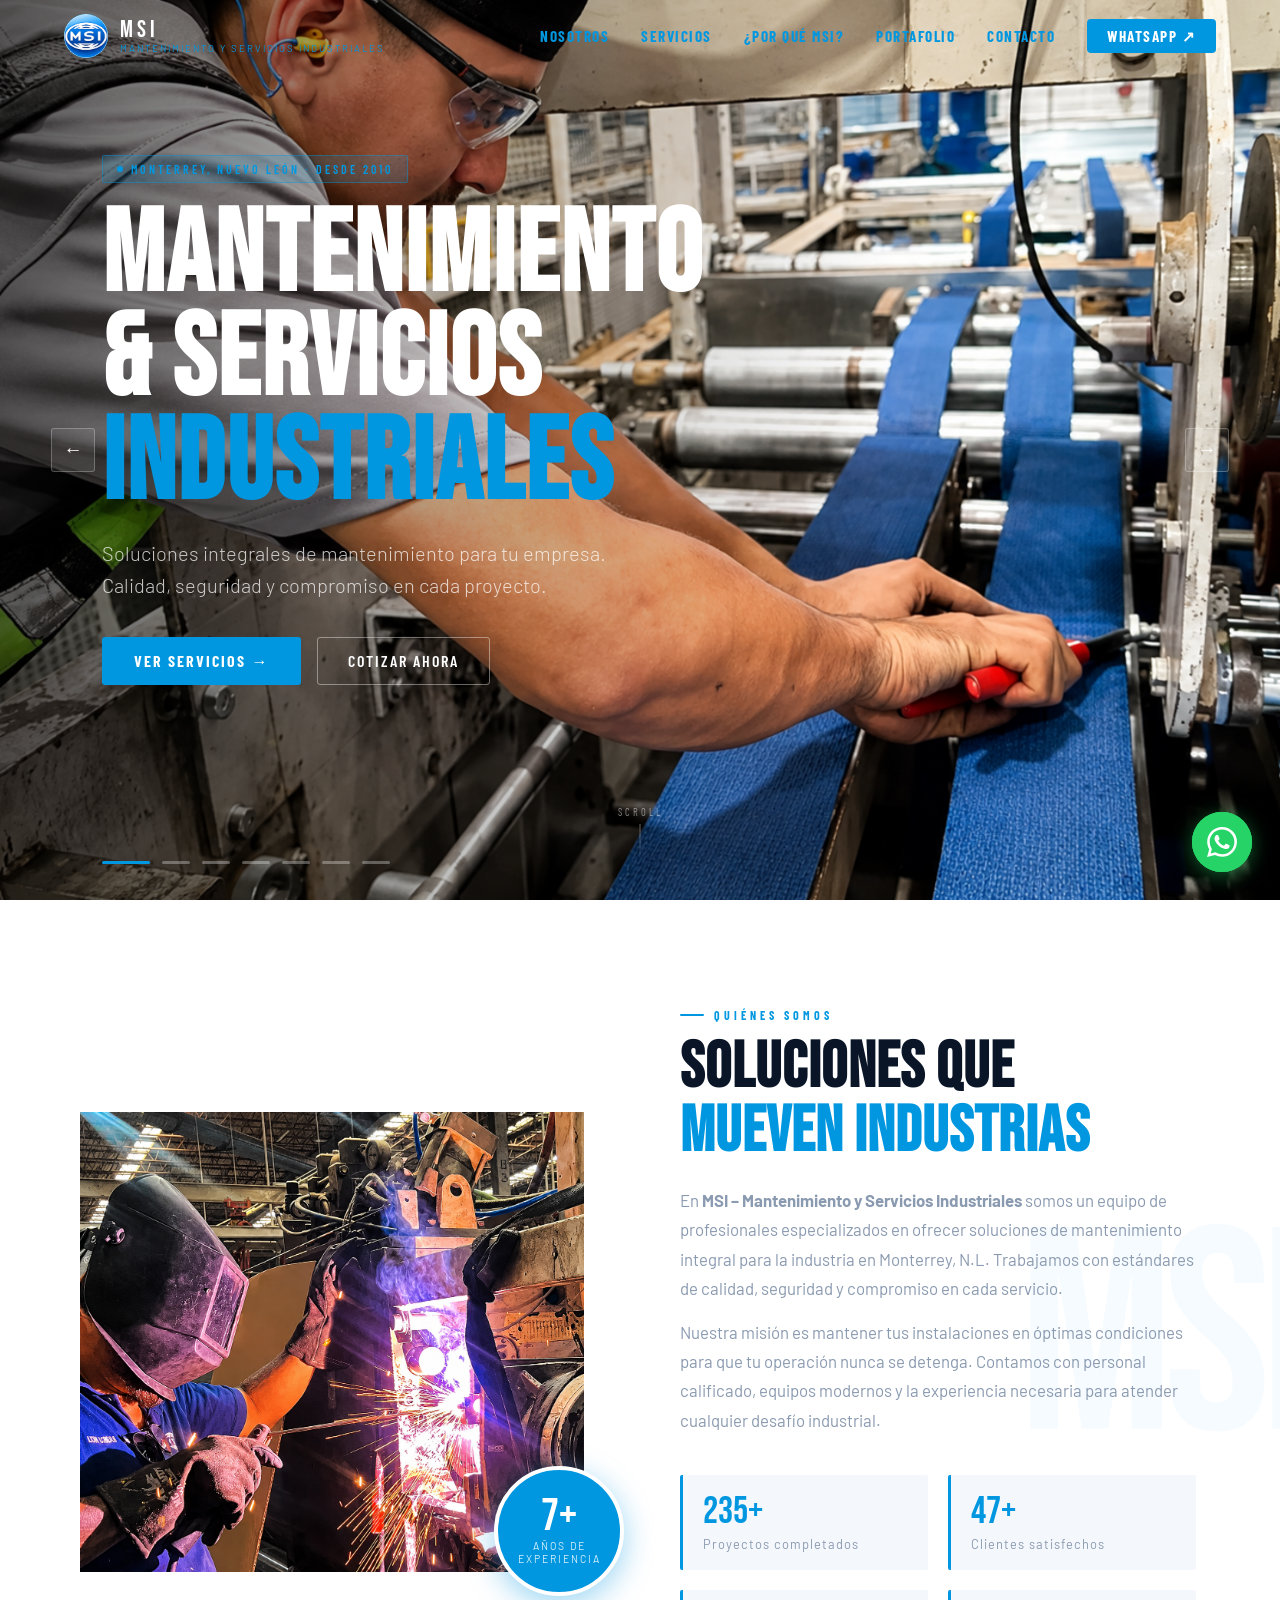
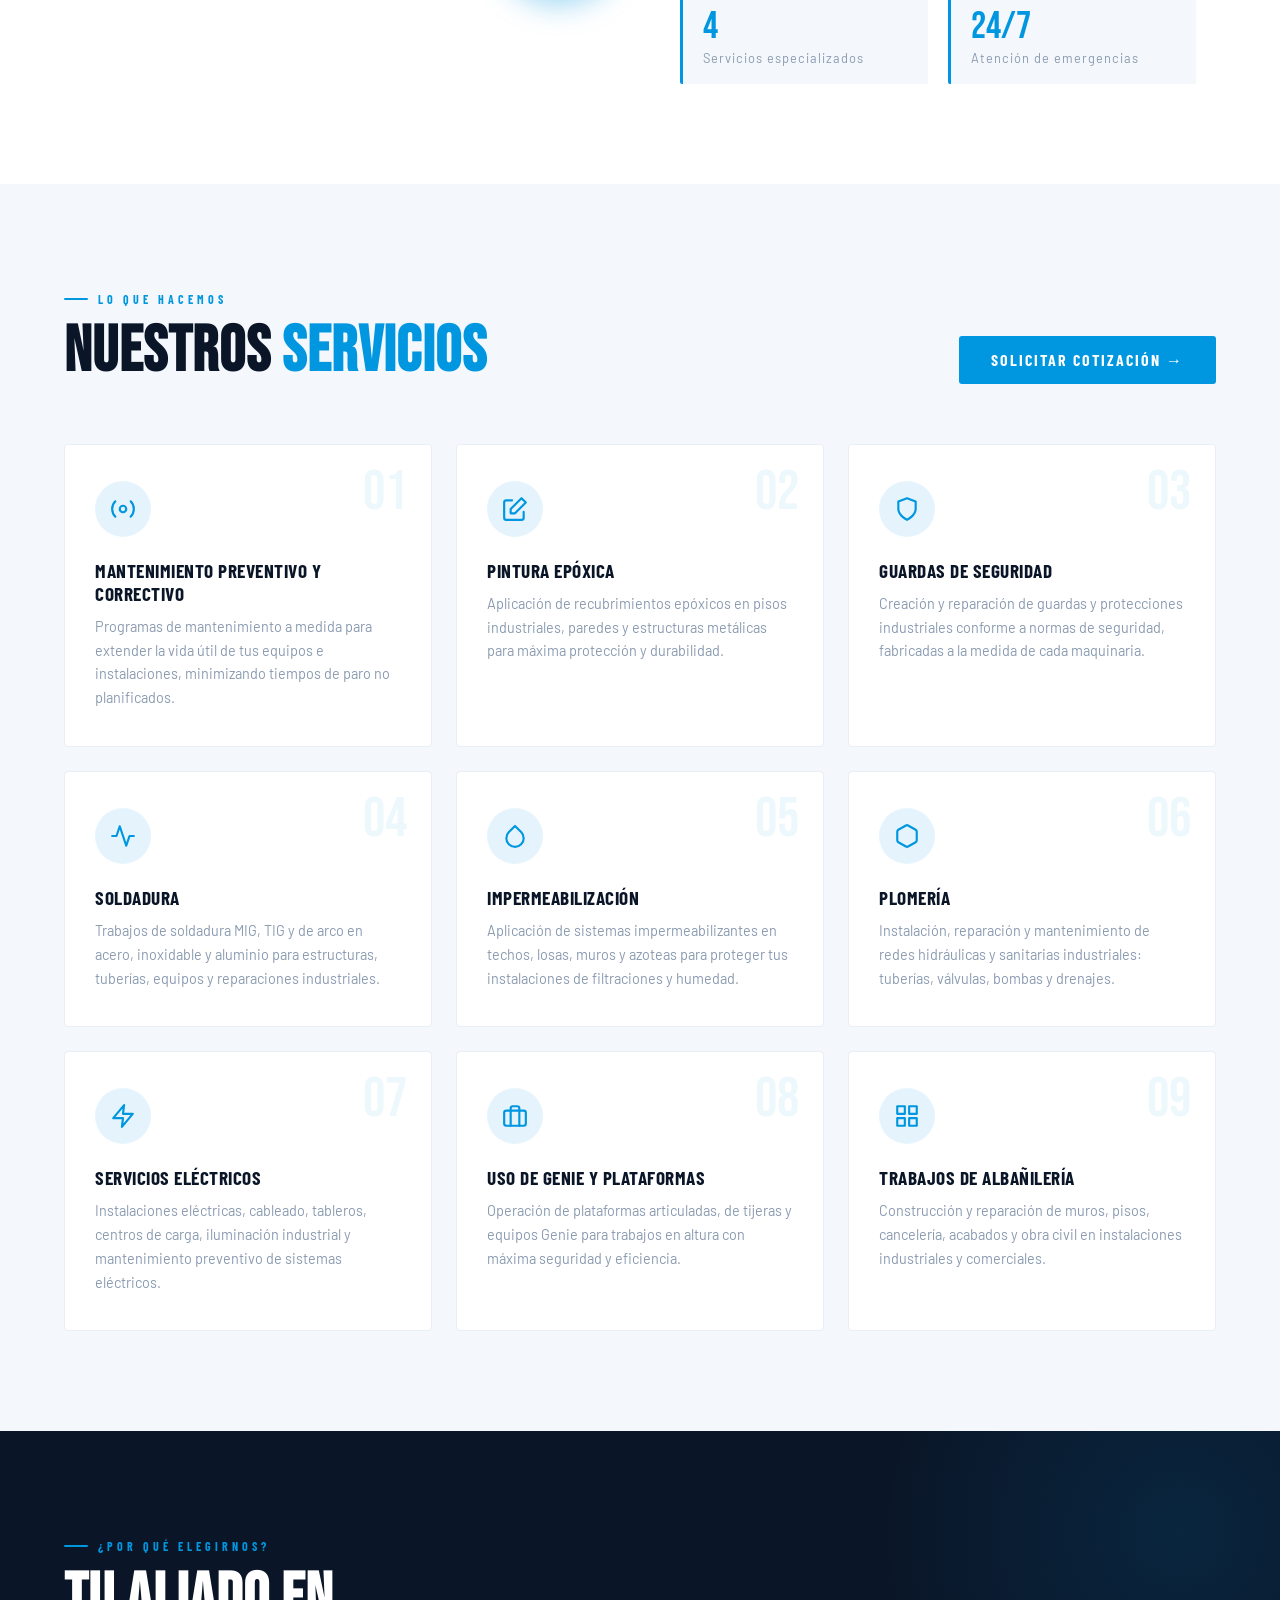
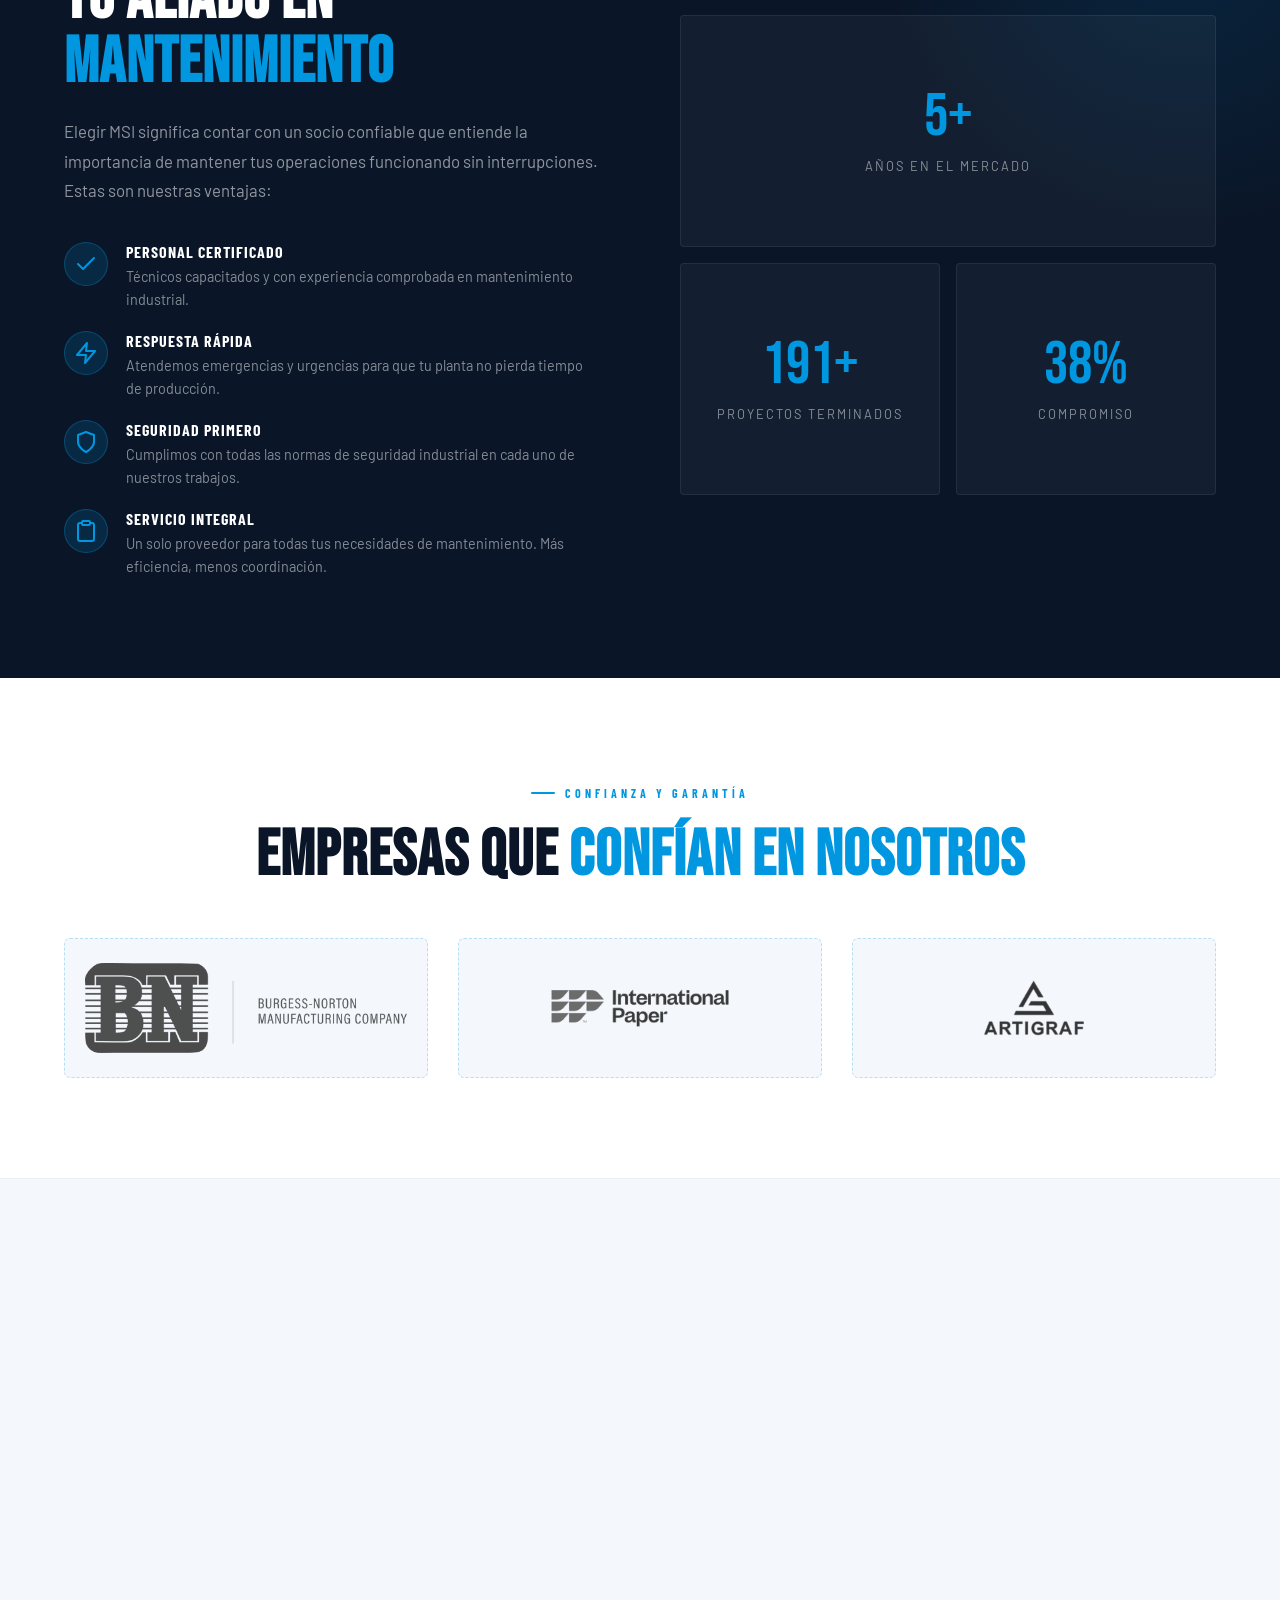
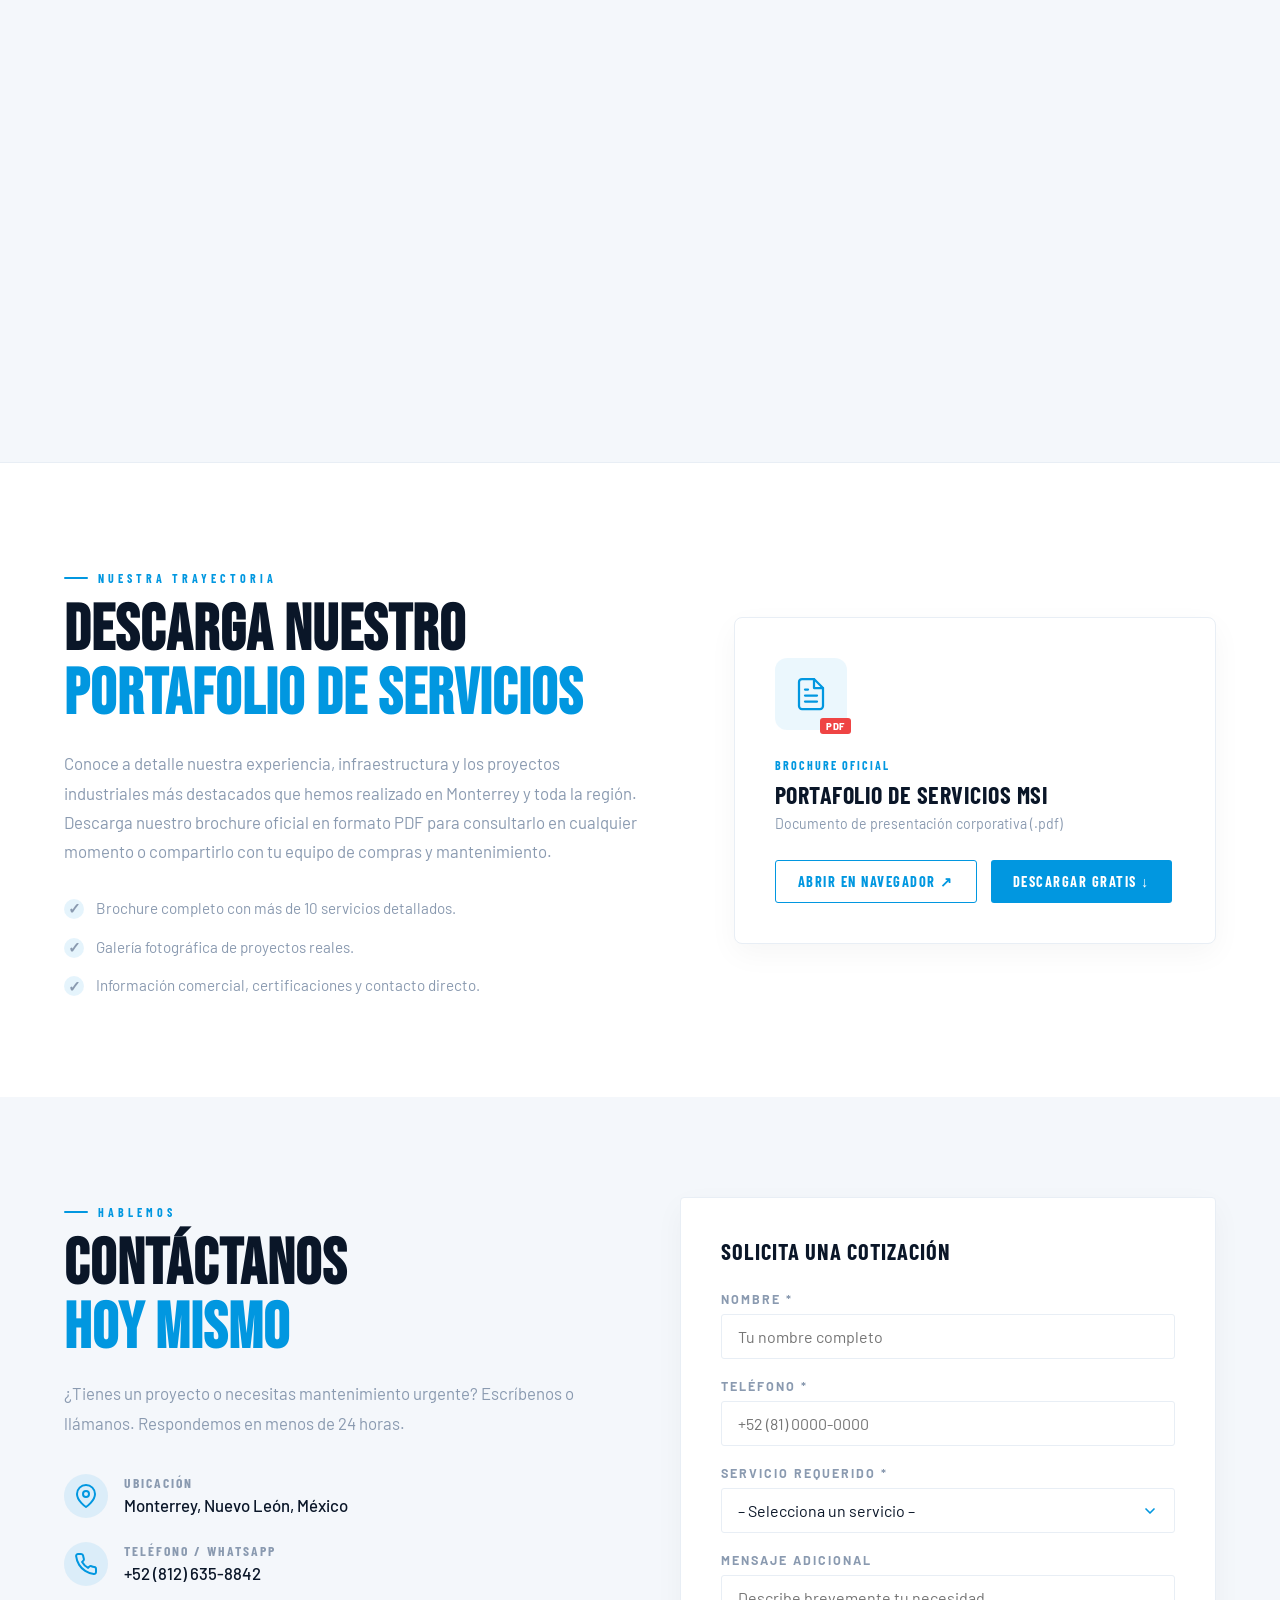
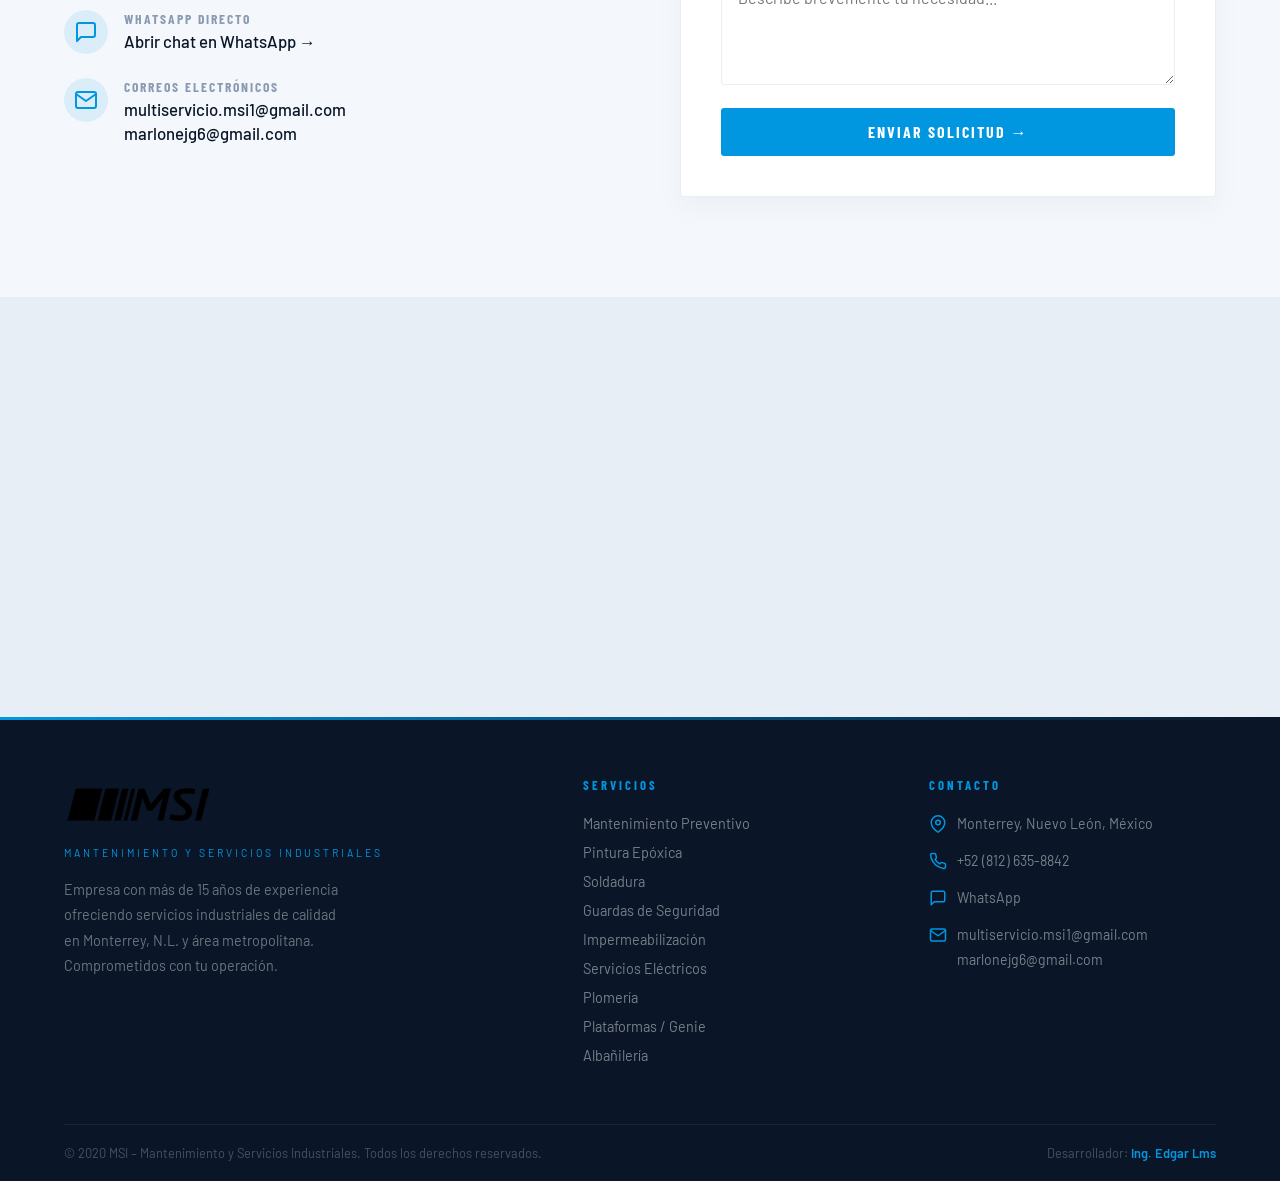
==== index.html @ d09fcf4c "Add files via upload" ====
<!DOCTYPE html>
<html lang="es">

<head>
  <meta charset="UTF-8" />
  <meta name="viewport" content="width=device-width, initial-scale=1.0" />
  <meta name="description"
    content="MSI – Mantenimiento y Servicios Industriales. Empresa especializada en mantenimiento preventivo y correctivo, pintura epóxica, soldadura, impermeabilización, plomería, servicios eléctricos y más en Monterrey, N.L." />
  <meta name="keywords"
    content="mantenimiento industrial, servicios industriales, soldadura, pintura epoxica, Monterrey, NL" />

  <!-- Favicons / Iconos de Navegador -->
  <link rel="icon" type="image/png" href="assets/imagenes/logo.png" />
  <link rel="apple-touch-icon" href="assets/imagenes/logo.png" />

  <!-- Open Graph / Meta etiquetas para compartir en Redes Sociales (Facebook, WhatsApp, LinkedIn, etc.) -->
  <meta property="og:type" content="website" />
  <meta property="og:title" content="MSI | Mantenimiento y Servicios Industriales – Monterrey" />
  <meta property="og:description"
    content="Empresa especializada en mantenimiento preventivo y correctivo, pintura epóxica, soldadura y servicios industriales de la más alta calidad en Monterrey, N.L." />
  <!-- NOTA IMPORTANTE: Redes sociales como WhatsApp y Facebook requieren de una URL absoluta para poder renderizar la imagen correctamente. Cuando subas tu sitio web a internet, debes cambiar el contenido de og:image e twitter:image por la URL absoluta (ej: https://tudominio.com/assets/imagenes/logo.png) -->
  <meta property="og:image" content="assets/imagenes/logo.png" />
  <meta property="og:image:type" content="image/png" />
  <meta property="og:image:width" content="1200" />
  <meta property="og:image:height" content="630" />
  <meta property="og:url" content="https://msi.com.mx" />
  <meta property="og:site_name" content="MSI Mantenimiento" />

  <!-- Twitter Cards (X) -->
  <meta name="twitter:card" content="summary_large_image" />
  <meta name="twitter:title" content="MSI | Mantenimiento y Servicios Industriales – Monterrey" />
  <meta name="twitter:description"
    content="Empresa especializada en mantenimiento preventivo y correctivo, pintura epóxica, soldadura y servicios industriales de la más alta calidad en Monterrey, N.L." />
  <meta name="twitter:image" content="assets/imagenes/logo.png" />

  <title>MSI | Mantenimiento y Servicios Industriales – Monterrey</title>

  <!-- Preconnect fonts -->
  <link rel="preconnect" href="https://fonts.googleapis.com" />
  <link rel="preconnect" href="https://fonts.gstatic.com" crossorigin />

  <!-- Styles -->
  <link rel="stylesheet" href="css/styles.css" />
</head>

<body style="overflow:hidden;">

  <!-- ============================================================
     LOADER
     ============================================================ -->
  <div id="loader">
    <div class="loader-logo-wrap">
      <div class="loader-logo-circle">
        <!-- Replace src with your actual logo: assets/imagenes/logo.png -->
        <img src="assets/imagenes/logo.png" alt="MSI Logo"
          onerror="this.style.display='none'; this.nextElementSibling.style.display='flex';" />
        <span class="logo-placeholder" style="display:none;">MSI</span>
      </div>
      <div class="loader-sub">Mantenimiento y Servicios Industriales</div>
      <div class="loader-bar-wrap">
        <div class="loader-bar"></div>
      </div>
    </div>
  </div>


  <!-- ============================================================
     HEADER
     ============================================================ -->
  <header>
    <a href="#hero" class="header-logo">
      <div class="header-logo-img">
        <!-- Replace with your actual logo: assets/imagenes/logo.png -->
        <img src="assets/imagenes/logo.png" alt="MSI Logo"
          onerror="this.style.display='none'; this.nextElementSibling.style.display='flex';" />
        <span class="logo-placeholder" style="display:none;">MSI</span>
      </div>
      <div class="header-logo-text">
        <span class="brand">MSI</span>
        <span class="tagline">Mantenimiento y Servicios Industriales</span>
      </div>
    </a>

    <nav>
      <ul>
        <li><a href="#nosotros">Nosotros</a></li>
        <li><a href="#servicios">Servicios</a></li>
        <li><a href="#porque">¿Por qué MSI?</a></li>
        <li><a href="#portafolio">Portafolio</a></li>
        <li><a href="#contacto">Contacto</a></li>
        <li><a href="https://wa.me/528126358842" target="_blank" class="nav-cta">WhatsApp ↗</a></li>
      </ul>
    </nav>

    <button class="hamburger" aria-label="Menú">
      <span></span><span></span><span></span>
    </button>
  </header>

  <!-- Mobile nav -->
  <nav class="mobile-nav">
    <a href="#nosotros">Nosotros</a>
    <a href="#servicios">Servicios</a>
    <a href="#porque">¿Por qué MSI?</a>
    <a href="#portafolio">Portafolio</a>
    <a href="#contacto">Contacto</a>
    <a href="https://wa.me/528126358842" target="_blank">WhatsApp ↗</a>
  </nav>


  <!-- ============================================================
     HERO CAROUSEL
     ============================================================ -->
  <section id="hero">
    <div class="carousel">

      <div class="carousel-slides">
        <!-- Slides: replace background images in CSS or add <img> tags inside each slide -->
        <div class="slide active"></div>
        <div class="slide"></div>
        <div class="slide"></div>
        <div class="slide"></div>
        <div class="slide"></div>
        <div class="slide"></div>
        <div class="slide"></div>
      </div>

      <!-- Hero text content -->
      <div class="hero-content">
        <div class="hero-badge">
          <span></span>
          Monterrey, Nuevo León · Desde 2010
        </div>

        <h1 class="hero-title">
          Mantenimiento<br>
          &amp; Servicios<br>
          <span class="accent">Industriales</span>
        </h1>

        <p class="hero-subtitle">
          Soluciones integrales de mantenimiento para tu empresa.
          Calidad, seguridad y compromiso en cada proyecto.
        </p>

        <div class="hero-actions">
          <a href="#servicios" class="btn-primary">Ver Servicios →</a>
          <a href="#contacto" class="btn-outline">Cotizar Ahora</a>
        </div>
      </div>

      <!-- Dots -->
      <div class="carousel-controls">
        <div class="carousel-dot active"></div>
        <div class="carousel-dot"></div>
        <div class="carousel-dot"></div>
        <div class="carousel-dot"></div>
        <div class="carousel-dot"></div>
        <div class="carousel-dot"></div>
        <div class="carousel-dot"></div>
      </div>

      <!-- Arrows -->
      <div class="carousel-arrows">
        <button class="carousel-arrow prev" aria-label="Anterior">&#8592;</button>
        <button class="carousel-arrow next" aria-label="Siguiente">&#8594;</button>
      </div>

      <!-- Scroll hint -->
      <div class="scroll-hint">Scroll</div>
    </div>
  </section>


  <!-- ============================================================
     NOSOTROS
     ============================================================ -->
  <section id="nosotros">
    <div class="container">
      <div class="nosotros-grid">

        <!-- Image side -->
        <div class="nosotros-img-wrap reveal">
          <div class="nosotros-img-placeholder">
            <!-- Replace with: <img src="assets/imagenes/nosotros.jpg" alt="Equipo MSI" /> -->
            <img src="assets/imagenes/nosotros.png" alt="Equipo MSI"
              onerror="this.parentElement.innerHTML='<div style=\'color:rgba(10,22,40,0.4);font-family:Barlow Condensed,sans-serif;font-size:0.8rem;letter-spacing:2px;text-align:center;padding:20px;border:2px dashed rgba(10,22,40,0.15);border-radius:4px;\'>📷<br>Coloca tu imagen aquí<br><small>assets/imagenes/nosotros.jpg</small></div>'" />
          </div>
          <div class="nosotros-img-badge">
            <div class="years count-up" data-target="15" data-suffix="+">0+</div>
            <div class="years-label">Años de<br>Experiencia</div>
          </div>
        </div>

        <!-- Text side -->
        <div class="nosotros-content reveal" data-delay="150">
          <div class="section-label">Quiénes Somos</div>
          <h2 class="section-title">Soluciones que<br><span class="accent">mueven industrias</span></h2>

          <p class="section-text" style="margin-top:22px;">
            En <strong>MSI – Mantenimiento y Servicios Industriales</strong> somos un equipo de profesionales
            especializados en ofrecer soluciones de mantenimiento integral para la industria en Monterrey, N.L.
            Trabajamos con estándares de calidad, seguridad y compromiso en cada servicio.
          </p>

          <p class="section-text" style="margin-top:14px;">
            Nuestra misión es mantener tus instalaciones en óptimas condiciones para que tu operación
            nunca se detenga. Contamos con personal calificado, equipos modernos y la experiencia necesaria
            para atender cualquier desafío industrial.
          </p>

          <div class="nosotros-stats">
            <div class="stat-card reveal">
              <div class="num count-up" data-target="500" data-suffix="+">0+</div>
              <div class="label">Proyectos completados</div>
            </div>
            <div class="stat-card reveal" data-delay="100">
              <div class="num count-up" data-target="100" data-suffix="+">0+</div>
              <div class="label">Clientes satisfechos</div>
            </div>
            <div class="stat-card reveal" data-delay="200">
              <div class="num count-up" data-target="10" data-suffix="">0</div>
              <div class="label">Servicios especializados</div>
            </div>
            <div class="stat-card reveal" data-delay="300">
              <div class="num">24/7</div>
              <div class="label">Atención de emergencias</div>
            </div>
          </div>
        </div>

      </div>
    </div>
  </section>


  <!-- ============================================================
     SERVICIOS
     ============================================================ -->
  <section id="servicios">
    <div class="container">
      <div class="servicios-header">
        <div>
          <div class="section-label">Lo que hacemos</div>
          <h2 class="section-title">Nuestros <span class="accent">Servicios</span></h2>
        </div>
        <a href="#contacto" class="btn-primary">Solicitar cotización →</a>
      </div>

      <div class="services-grid">

        <!-- 1. Mantenimiento preventivo y correctivo -->
        <div class="service-card reveal">
          <span class="service-num">01</span>
          <div class="service-icon">
            <svg xmlns="http://www.w3.org/2000/svg" width="26" height="26" viewBox="0 0 24 24" fill="none"
              stroke="#0197e0" stroke-width="2" stroke-linecap="round" stroke-linejoin="round">
              <circle cx="12" cy="12" r="3" />
              <path d="M19.07 4.93a10 10 0 0 1 0 14.14M4.93 4.93a10 10 0 0 0 0 14.14" />
            </svg>
          </div>
          <h3 class="service-title">Mantenimiento Preventivo y Correctivo</h3>
          <p class="service-desc">Programas de mantenimiento a medida para extender la vida útil de tus equipos e
            instalaciones, minimizando tiempos de paro no planificados.</p>
        </div>

        <!-- 2. Pintura epóxica -->
        <div class="service-card reveal" data-delay="80">
          <span class="service-num">02</span>
          <div class="service-icon">
            <svg xmlns="http://www.w3.org/2000/svg" width="26" height="26" viewBox="0 0 24 24" fill="none"
              stroke="#0197e0" stroke-width="2" stroke-linecap="round" stroke-linejoin="round">
              <path d="M20 14.66V20a2 2 0 0 1-2 2H4a2 2 0 0 1-2-2V6a2 2 0 0 1 2-2h5.34" />
              <polygon points="18 2 22 6 12 16 8 16 8 12 18 2" />
            </svg>
          </div>
          <h3 class="service-title">Pintura Epóxica</h3>
          <p class="service-desc">Aplicación de recubrimientos epóxicos en pisos industriales, paredes y estructuras
            metálicas para máxima protección y durabilidad.</p>
        </div>

        <!-- 3. Guardas de seguridad -->
        <div class="service-card reveal" data-delay="160">
          <span class="service-num">03</span>
          <div class="service-icon">
            <svg xmlns="http://www.w3.org/2000/svg" width="26" height="26" viewBox="0 0 24 24" fill="none"
              stroke="#0197e0" stroke-width="2" stroke-linecap="round" stroke-linejoin="round">
              <path d="M12 22s8-4 8-10V5l-8-3-8 3v7c0 6 8 10 8 10z" />
            </svg>
          </div>
          <h3 class="service-title">Guardas de Seguridad</h3>
          <p class="service-desc">Creación y reparación de guardas y protecciones industriales conforme a normas de
            seguridad, fabricadas a la medida de cada maquinaria.</p>
        </div>

        <!-- 4. Soldadura -->
        <div class="service-card reveal" data-delay="240">
          <span class="service-num">04</span>
          <div class="service-icon">
            <svg xmlns="http://www.w3.org/2000/svg" width="26" height="26" viewBox="0 0 24 24" fill="none"
              stroke="#0197e0" stroke-width="2" stroke-linecap="round" stroke-linejoin="round">
              <polyline points="22 12 18 12 15 21 9 3 6 12 2 12" />
            </svg>
          </div>
          <h3 class="service-title">Soldadura</h3>
          <p class="service-desc">Trabajos de soldadura MIG, TIG y de arco en acero, inoxidable y aluminio para
            estructuras, tuberías, equipos y reparaciones industriales.</p>
        </div>

        <!-- 5. Impermeabilización -->
        <div class="service-card reveal" data-delay="320">
          <span class="service-num">05</span>
          <div class="service-icon">
            <svg xmlns="http://www.w3.org/2000/svg" width="26" height="26" viewBox="0 0 24 24" fill="none"
              stroke="#0197e0" stroke-width="2" stroke-linecap="round" stroke-linejoin="round">
              <path d="M12 2.69l5.66 5.66a8 8 0 1 1-11.31 0z" />
            </svg>
          </div>
          <h3 class="service-title">Impermeabilización</h3>
          <p class="service-desc">Aplicación de sistemas impermeabilizantes en techos, losas, muros y azoteas para
            proteger tus instalaciones de filtraciones y humedad.</p>
        </div>

        <!-- 6. Plomería -->
        <div class="service-card reveal" data-delay="400">
          <span class="service-num">06</span>
          <div class="service-icon">
            <svg xmlns="http://www.w3.org/2000/svg" width="26" height="26" viewBox="0 0 24 24" fill="none"
              stroke="#0197e0" stroke-width="2" stroke-linecap="round" stroke-linejoin="round">
              <path
                d="M21 16V8a2 2 0 0 0-1-1.73l-7-4a2 2 0 0 0-2 0l-7 4A2 2 0 0 0 3 8v8a2 2 0 0 0 1 1.73l7 4a2 2 0 0 0 2 0l7-4A2 2 0 0 0 21 16z" />
            </svg>
          </div>
          <h3 class="service-title">Plomería</h3>
          <p class="service-desc">Instalación, reparación y mantenimiento de redes hidráulicas y sanitarias
            industriales: tuberías, válvulas, bombas y drenajes.</p>
        </div>

        <!-- 7. Servicios eléctricos -->
        <div class="service-card reveal" data-delay="480">
          <span class="service-num">07</span>
          <div class="service-icon">
            <svg xmlns="http://www.w3.org/2000/svg" width="26" height="26" viewBox="0 0 24 24" fill="none"
              stroke="#0197e0" stroke-width="2" stroke-linecap="round" stroke-linejoin="round">
              <polygon points="13 2 3 14 12 14 11 22 21 10 12 10 13 2" />
            </svg>
          </div>
          <h3 class="service-title">Servicios Eléctricos</h3>
          <p class="service-desc">Instalaciones eléctricas, cableado, tableros, centros de carga, iluminación industrial
            y mantenimiento preventivo de sistemas eléctricos.</p>
        </div>

        <!-- 8. Uso de Genie y plataformas -->
        <div class="service-card reveal" data-delay="560">
          <span class="service-num">08</span>
          <div class="service-icon">
            <svg xmlns="http://www.w3.org/2000/svg" width="26" height="26" viewBox="0 0 24 24" fill="none"
              stroke="#0197e0" stroke-width="2" stroke-linecap="round" stroke-linejoin="round">
              <rect x="2" y="7" width="20" height="14" rx="2" ry="2" />
              <path d="M16 21V5a2 2 0 0 0-2-2h-4a2 2 0 0 0-2 2v16" />
            </svg>
          </div>
          <h3 class="service-title">Uso de Genie y Plataformas</h3>
          <p class="service-desc">Operación de plataformas articuladas, de tijeras y equipos Genie para trabajos en
            altura con máxima seguridad y eficiencia.</p>
        </div>

        <!-- 9. Trabajos de albañilería -->
        <div class="service-card reveal" data-delay="640">
          <span class="service-num">09</span>
          <div class="service-icon">
            <svg xmlns="http://www.w3.org/2000/svg" width="26" height="26" viewBox="0 0 24 24" fill="none"
              stroke="#0197e0" stroke-width="2" stroke-linecap="round" stroke-linejoin="round">
              <rect x="3" y="3" width="7" height="7" />
              <rect x="14" y="3" width="7" height="7" />
              <rect x="14" y="14" width="7" height="7" />
              <rect x="3" y="14" width="7" height="7" />
            </svg>
          </div>
          <h3 class="service-title">Trabajos de Albañilería</h3>
          <p class="service-desc">Construcción y reparación de muros, pisos, cancelería, acabados y obra civil en
            instalaciones industriales y comerciales.</p>
        </div>

      </div>
    </div>
  </section>


  <!-- ============================================================
     POR QUÉ MSI
     ============================================================ -->
  <section id="porque">
    <div class="container">
      <div class="porque-grid">

        <div class="porque-content">
          <div class="section-label" style="color:var(--blue);">¿Por qué elegirnos?</div>
          <h2 class="section-title">Tu aliado en<br><span class="accent">mantenimiento</span></h2>
          <p class="section-text" style="margin-top:22px;">
            Elegir MSI significa contar con un socio confiable que entiende la importancia de mantener
            tus operaciones funcionando sin interrupciones. Estas son nuestras ventajas:
          </p>

          <div class="features-list">
            <div class="feature-item">
              <div class="feature-icon">
                <svg xmlns="http://www.w3.org/2000/svg" width="24" height="24" viewBox="0 0 24 24" fill="none"
                  stroke="currentColor" stroke-width="2" stroke-linecap="round" stroke-linejoin="round">
                  <polyline points="20 6 9 17 4 12"></polyline>
                </svg>
              </div>
              <div class="feature-text">
                <h4>Personal Certificado</h4>
                <p>Técnicos capacitados y con experiencia comprobada en mantenimiento industrial.</p>
              </div>
            </div>
            <div class="feature-item">
              <div class="feature-icon">
                <svg xmlns="http://www.w3.org/2000/svg" width="24" height="24" viewBox="0 0 24 24" fill="none"
                  stroke="currentColor" stroke-width="2" stroke-linecap="round" stroke-linejoin="round">
                  <polygon points="13 2 3 14 12 14 11 22 21 10 12 10 13 2"></polygon>
                </svg>
              </div>
              <div class="feature-text">
                <h4>Respuesta Rápida</h4>
                <p>Atendemos emergencias y urgencias para que tu planta no pierda tiempo de producción.</p>
              </div>
            </div>
            <div class="feature-item">
              <div class="feature-icon">
                <svg xmlns="http://www.w3.org/2000/svg" width="24" height="24" viewBox="0 0 24 24" fill="none"
                  stroke="currentColor" stroke-width="2" stroke-linecap="round" stroke-linejoin="round">
                  <path d="M12 22s8-4 8-10V5l-8-3-8 3v7c0 6 8 10 8 10z"></path>
                </svg>
              </div>
              <div class="feature-text">
                <h4>Seguridad Primero</h4>
                <p>Cumplimos con todas las normas de seguridad industrial en cada uno de nuestros trabajos.</p>
              </div>
            </div>
            <div class="feature-item">
              <div class="feature-icon">
                <svg xmlns="http://www.w3.org/2000/svg" width="24" height="24" viewBox="0 0 24 24" fill="none"
                  stroke="currentColor" stroke-width="2" stroke-linecap="round" stroke-linejoin="round">
                  <path d="M16 4h2a2 2 0 0 1 2 2v14a2 2 0 0 1-2 2H6a2 2 0 0 1-2-2V6a2 2 0 0 1 2-2h2"></path>
                  <rect x="8" y="2" width="8" height="4" rx="1" ry="1"></rect>
                </svg>
              </div>
              <div class="feature-text">
                <h4>Servicio Integral</h4>
                <p>Un solo proveedor para todas tus necesidades de mantenimiento. Más eficiencia, menos coordinación.
                </p>
              </div>
            </div>
          </div>
        </div>

        <div class="porque-visual reveal">
          <div class="pq-card">
            <div class="big-num count-up" data-target="15" data-suffix="+">0+</div>
            <div class="pq-label">Años en el mercado</div>
          </div>
          <div class="pq-card">
            <div class="big-num count-up" data-target="500" data-suffix="+">0+</div>
            <div class="pq-label">Proyectos terminados</div>
          </div>
          <div class="pq-card">
            <div class="big-num count-up" data-target="100" data-suffix="%">0%</div>
            <div class="pq-label">Compromiso</div>
          </div>
        </div>

      </div>
    </div>
  </section>


  <!-- ============================================================
     EMPRESAS (CLIENTES)
     ============================================================ -->
  <section id="empresas">
    <div class="container">
      <div class="section-header-center reveal" style="text-align: center; margin-bottom: 50px;">
        <div class="section-label" style="justify-content: center; display: inline-flex;">Confianza y Garantía</div>
        <h2 class="section-title" style="margin-top: 10px;">Empresas que <span class="accent">confían en nosotros</span>
        </h2>
      </div>

      <div class="empresas-grid reveal" data-delay="100">
        <!-- Empresa 1 -->
        <div class="empresa-logo-item">
          <img src="assets/imagenes/cliente1.png" alt="Empresa Aliada"
            onerror="this.style.display='none'; this.nextElementSibling.style.display='flex';" />
          <div class="empresa-placeholder" style="display:none;">
            <span class="empresa-placeholder-icon">🏢</span>
            <span>Espacio para logo 1</span>
            <small>cliente1.png</small>
          </div>
        </div>

        <!-- Empresa 2 -->
        <div class="empresa-logo-item">
          <img src="assets/imagenes/cliente2.png" alt="Empresa Aliada"
            onerror="this.style.display='none'; this.nextElementSibling.style.display='flex';" />
          <div class="empresa-placeholder" style="display:none;">
            <span class="empresa-placeholder-icon">🏢</span>
            <span>Espacio para logo 2</span>
            <small>cliente2.png</small>
          </div>
        </div>

        <!-- Empresa 3 -->
        <div class="empresa-logo-item">
          <img src="assets/imagenes/cliente3.png" alt="Empresa Aliada"
            onerror="this.style.display='none'; this.nextElementSibling.style.display='flex';" />
          <div class="empresa-placeholder" style="display:none;">
            <span class="empresa-placeholder-icon">🏢</span>
            <span>Espacio para logo 3</span>
            <small>cliente3.png</small>
          </div>
        </div>
      </div>
    </div>
  </section>


  <!-- ============================================================
     VIDEOS DE PROYECTOS
     ============================================================ -->
  <section id="videos">
    <div class="container">
      <div class="section-header-center reveal" style="text-align: center; margin-bottom: 50px;">
        <div class="section-label" style="justify-content: center; display: inline-flex;">Servicios en Acción</div>
        <h2 class="section-title" style="margin-top: 10px;">Nuestros Proyectos <span class="accent">en Video</span></h2>
        <p class="section-text" style="margin: 20px auto 0; text-align: center;">
          Haz clic en cualquier video para reproducirlo con sonido o pausarlo. Observa nuestro equipo técnico trabajando
          con la máxima calidad y seguridad en tiempo real.
        </p>
      </div>

      <div class="videos-grid reveal" data-delay="100">
        <!-- Video 1 -->
        <div class="video-card">
          <div class="video-wrapper">
            <video preload="metadata" loop playsinline src="assets/videos/proyecto1.mp4" id="video-proj-1">
              Tu navegador no soporta el formato de video.
            </video>
            <!-- Play overlay -->
            <div class="video-overlay" onclick="togglePlayVideo('video-proj-1')">
              <div class="play-btn-circle">
                <svg xmlns="http://www.w3.org/2000/svg" viewBox="0 0 24 24" fill="currentColor">
                  <path d="M8 5v14l11-7z" />
                </svg>
              </div>
              <span class="video-overlay-text">Click para reproducir</span>
            </div>
            <!-- Video Badge -->
            <span class="video-badge">Servicios en Acción</span>
          </div>
          <div class="video-info">
            <h4>Mantenimiento Industrial Activo</h4>
            <p>Operación de plataformas y aplicación de recubrimientos en altura.</p>
          </div>
        </div>

        <!-- Video 2 -->
        <div class="video-card">
          <div class="video-wrapper">
            <video preload="metadata" loop playsinline src="assets/videos/proyecto2.mp4" id="video-proj-2">
              Tu navegador no soporta el formato de video.
            </video>
            <!-- Play overlay -->
            <div class="video-overlay" onclick="togglePlayVideo('video-proj-2')">
              <div class="play-btn-circle">
                <svg xmlns="http://www.w3.org/2000/svg" viewBox="0 0 24 24" fill="currentColor">
                  <path d="M8 5v14l11-7z" />
                </svg>
              </div>
              <span class="video-overlay-text">Click para reproducir</span>
            </div>
            <!-- Video Badge -->
            <span class="video-badge">Servicios en Acción</span>
          </div>
          <div class="video-info">
            <h4>Trabajos de Limpieza</h4>
            <p>Limpieza de conductos en altura.</p>
          </div>
        </div>
      </div>
    </div>
  </section>


  <!-- ============================================================
     PORTAFOLIO
     ============================================================ -->
  <section id="portafolio">
    <div class="container">
      <div class="portafolio-grid">

        <!-- Text content -->
        <div class="portafolio-content reveal">
          <div class="section-label">Nuestra Trayectoria</div>
          <h2 class="section-title">Descarga nuestro <br><span class="accent">Portafolio de Servicios</span></h2>
          <p class="section-text" style="margin-top:22px;">
            Conoce a detalle nuestra experiencia, infraestructura y los proyectos industriales más destacados que hemos
            realizado en Monterrey y toda la región. Descarga nuestro brochure oficial en formato PDF para consultarlo
            en cualquier momento o compartirlo con tu equipo de compras y mantenimiento.
          </p>
          <div class="portafolio-meta-list" style="margin-top: 30px;">
            <div class="meta-item">
              <span class="meta-icon">✓</span>
              <span>Brochure completo con más de 10 servicios detallados.</span>
            </div>
            <div class="meta-item">
              <span class="meta-icon">✓</span>
              <span>Galería fotográfica de proyectos reales.</span>
            </div>
            <div class="meta-item">
              <span class="meta-icon">✓</span>
              <span>Información comercial, certificaciones y contacto directo.</span>
            </div>
          </div>
        </div>

        <!-- PDF Mockup Card -->
        <div class="portafolio-card-wrap reveal" data-delay="150">
          <div class="pdf-card">
            <div class="pdf-icon-wrap">
              <svg xmlns="http://www.w3.org/2000/svg" viewBox="0 0 24 24" fill="none" stroke="currentColor"
                stroke-width="1.5" stroke-linecap="round" stroke-linejoin="round">
                <path d="M14 2H6a2 2 0 0 0-2 2v16a2 2 0 0 0 2 2h12a2 2 0 0 0 2-2V8z"></path>
                <polyline points="14 2 14 8 20 8"></polyline>
                <line x1="16" y1="13" x2="8" y2="13"></line>
                <line x1="16" y1="17" x2="8" y2="17"></line>
                <polyline points="10 9 9 9 8 9"></polyline>
              </svg>
              <div class="pdf-badge">PDF</div>
            </div>
            <div class="pdf-info">
              <span class="pdf-tag">BROCHURE OFICIAL</span>
              <h3>Portafolio de Servicios MSI</h3>
              <p>Documento de presentación corporativa (.pdf)</p>
            </div>
            <div class="pdf-actions">
              <a href="assets/documentos/portafolio-msi.pdf" target="_blank" class="btn-pdf-view">Abrir en navegador
                ↗</a>
              <a href="assets/documentos/portafolio-msi.pdf" download="Portafolio-MSI-Mantenimiento.pdf"
                class="btn-pdf-download">Descargar gratis ↓</a>
            </div>
          </div>
        </div>

      </div>
    </div>
  </section>


  <!-- ============================================================
     CONTACTO
     ============================================================ -->
  <section id="contacto">
    <div class="container">
      <div class="contacto-grid">

        <!-- Info -->
        <div>
          <div class="section-label">Hablemos</div>
          <h2 class="section-title">Contáctanos<br><span class="accent">hoy mismo</span></h2>
          <p class="section-text" style="margin-top:18px;">
            ¿Tienes un proyecto o necesitas mantenimiento urgente? Escríbenos o llámanos.
            Respondemos en menos de 24 horas.
          </p>

          <div class="contact-info-list">
            <div class="contact-info-item reveal">
              <div class="ci-icon">
                <svg xmlns="http://www.w3.org/2000/svg" width="24" height="24" viewBox="0 0 24 24" fill="none"
                  stroke="currentColor" stroke-width="2" stroke-linecap="round" stroke-linejoin="round">
                  <path d="M21 10c0 7-9 13-9 13s-9-6-9-13a9 9 0 0 1 18 0z"></path>
                  <circle cx="12" cy="10" r="3"></circle>
                </svg>
              </div>
              <div class="ci-text">
                <h4>Ubicación</h4>
                <p>Monterrey, Nuevo León, México</p>
              </div>
            </div>
            <div class="contact-info-item reveal" data-delay="100">
              <div class="ci-icon">
                <svg xmlns="http://www.w3.org/2000/svg" width="24" height="24" viewBox="0 0 24 24" fill="none"
                  stroke="currentColor" stroke-width="2" stroke-linecap="round" stroke-linejoin="round">
                  <path
                    d="M22 16.92v3a2 2 0 0 1-2.18 2 19.79 19.79 0 0 1-8.63-3.07 19.5 19.5 0 0 1-6-6 19.79 19.79 0 0 1-3.07-8.67A2 2 0 0 1 4.11 2h3a2 2 0 0 1 2 1.72 12.84 12.84 0 0 0 .7 2.81 2 2 0 0 1-.45 2.11L8.09 9.91a16 16 0 0 0 6 6l1.27-1.27a2 2 0 0 1 2.11-.45 12.84 12.84 0 0 0 2.81.7A2 2 0 0 1 22 16.92z">
                  </path>
                </svg>
              </div>
              <div class="ci-text">
                <h4>Teléfono / WhatsApp</h4>
                <a href="tel:+528126358842">+52 (812) 635-8842</a>
              </div>
            </div>
            <div class="contact-info-item reveal" data-delay="200">
              <div class="ci-icon">
                <svg xmlns="http://www.w3.org/2000/svg" width="24" height="24" viewBox="0 0 24 24" fill="none"
                  stroke="currentColor" stroke-width="2" stroke-linecap="round" stroke-linejoin="round">
                  <path d="M21 15a2 2 0 0 1-2 2H7l-4 4V5a2 2 0 0 1 2-2h14a2 2 0 0 1 2 2z"></path>
                </svg>
              </div>
              <div class="ci-text">
                <h4>WhatsApp directo</h4>
                <a href="https://wa.me/528126358842" target="_blank">Abrir chat en WhatsApp →</a>
              </div>
            </div>
            <div class="contact-info-item reveal" data-delay="300">
              <div class="ci-icon">
                <svg xmlns="http://www.w3.org/2000/svg" width="24" height="24" viewBox="0 0 24 24" fill="none"
                  stroke="currentColor" stroke-width="2" stroke-linecap="round" stroke-linejoin="round">
                  <path d="M4 4h16c1.1 0 2 .9 2 2v12c0 1.1-.9 2-2 2H4c-1.1 0-2-.9-2-2V6c0-1.1.9-2 2-2z"></path>
                  <polyline points="22,6 12,13 2,6"></polyline>
                </svg>
              </div>
              <div class="ci-text">
                <h4>Correos Electrónicos</h4>
                <a href="mailto:multiservicio.msi1@gmail.com"
                  style="display:block; margin-bottom:4px;">multiservicio.msi1@gmail.com</a>
                <a href="mailto:marlonejg6@gmail.com" style="display:block;">marlonejg6@gmail.com</a>
              </div>
            </div>

          </div>
        </div>

        <!-- Form -->
        <div class="contact-form reveal" data-delay="150">
          <h3>Solicita una Cotización</h3>

          <form id="contact-form" novalidate>
            <div class="form-group">
              <label for="nombre">Nombre *</label>
              <input type="text" id="nombre" name="nombre" placeholder="Tu nombre completo" required />
            </div>
            <div class="form-group">
              <label for="telefono">Teléfono *</label>
              <input type="tel" id="telefono" name="telefono" placeholder="+52 (81) 0000-0000" required />
            </div>
            <div class="form-group">
              <label for="servicio">Servicio requerido *</label>
              <select id="servicio" name="servicio" required>
                <option value="">– Selecciona un servicio –</option>
                <option>Mantenimiento Preventivo y Correctivo</option>
                <option>Pintura Epóxica</option>
                <option>Creación y Reparación de Guardas de Seguridad</option>
                <option>Soldadura</option>
                <option>Impermeabilización</option>
                <option>Plomería</option>
                <option>Servicios Eléctricos</option>
                <option>Uso de Genie / Plataformas Articuladas o de Tijeras</option>
                <option>Trabajos de Albañilería</option>
                <option>Otro</option>
              </select>
            </div>
            <div class="form-group">
              <label for="mensaje">Mensaje adicional</label>
              <textarea id="mensaje" name="mensaje" placeholder="Describe brevemente tu necesidad..."></textarea>
            </div>
            <button type="submit" class="form-submit">Enviar Solicitud →</button>
          </form>
        </div>

      </div>
    </div>
  </section>


  <!-- ============================================================
     MAPA
     ============================================================ -->
  <div id="mapa">
    <iframe
      src="https://www.google.com/maps/embed?pb=!1m18!1m12!1m3!1d114996.28799869598!2d-100.44130139167518!3d25.686614869998023!2m3!1f0!2f0!3f0!3m2!1i1024!2i768!4f13.1!3m3!1m2!1s0x866295ce4f78e0f5%3A0x4a4b4c9ee265abe7!2sMonterrey%2C%20Nuevo%20Le%C3%B3n%2C%20M%C3%A9xico!5e0!3m2!1ses!2smx!4v1716300000000!5m2!1ses!2smx"
      width="100%" height="100%" style="border:0;" allowfullscreen="" loading="lazy"
      referrerpolicy="no-referrer-when-downgrade" title="Ubicación MSI – Monterrey, N.L."></iframe>
  </div>


  <!-- ============================================================
     FOOTER
     ============================================================ -->
  <footer>
    <div class="container">
      <div class="footer-grid">

        <!-- Brand -->
        <div class="footer-brand">
          <div class="footer-logo-wrap">
            <img src="assets/imagenes/logv.png" class="footer-logo" alt="MSI Logo" />
            <div>
              <div class="footer-brand-sub">Mantenimiento y Servicios Industriales</div>
            </div>
          </div>
          <p class="footer-desc">
            Empresa con más de 15 años de experiencia ofreciendo servicios industriales
            de calidad en Monterrey, N.L. y área metropolitana. Comprometidos con tu operación.
          </p>
        </div>

        <!-- Links -->
        <div class="footer-col">
          <h4>Servicios</h4>
          <ul>
            <li><a href="#servicios">Mantenimiento Preventivo</a></li>
            <li><a href="#servicios">Pintura Epóxica</a></li>
            <li><a href="#servicios">Soldadura</a></li>
            <li><a href="#servicios">Guardas de Seguridad</a></li>
            <li><a href="#servicios">Impermeabilización</a></li>
            <li><a href="#servicios">Servicios Eléctricos</a></li>
            <li><a href="#servicios">Plomería</a></li>
            <li><a href="#servicios">Plataformas / Genie</a></li>
            <li><a href="#servicios">Albañilería</a></li>
          </ul>
        </div>

        <!-- Contact -->
        <div class="footer-col">
          <h4>Contacto</h4>
          <div class="footer-contact-item">
            <span class="fc-icon">
              <svg xmlns="http://www.w3.org/2000/svg" width="18" height="18" viewBox="0 0 24 24" fill="none"
                stroke="currentColor" stroke-width="2" stroke-linecap="round" stroke-linejoin="round">
                <path d="M21 10c0 7-9 13-9 13s-9-6-9-13a9 9 0 0 1 18 0z"></path>
                <circle cx="12" cy="10" r="3"></circle>
              </svg>
            </span>
            <p>Monterrey, Nuevo León, México</p>
          </div>
          <div class="footer-contact-item">
            <span class="fc-icon">
              <svg xmlns="http://www.w3.org/2000/svg" width="18" height="18" viewBox="0 0 24 24" fill="none"
                stroke="currentColor" stroke-width="2" stroke-linecap="round" stroke-linejoin="round">
                <path
                  d="M22 16.92v3a2 2 0 0 1-2.18 2 19.79 19.79 0 0 1-8.63-3.07 19.5 19.5 0 0 1-6-6 19.79 19.79 0 0 1-3.07-8.67A2 2 0 0 1 4.11 2h3a2 2 0 0 1 2 1.72 12.84 12.84 0 0 0 .7 2.81 2 2 0 0 1-.45 2.11L8.09 9.91a16 16 0 0 0 6 6l1.27-1.27a2 2 0 0 1 2.11-.45 12.84 12.84 0 0 0 2.81.7A2 2 0 0 1 22 16.92z">
                </path>
              </svg>
            </span>
            <a href="tel:+528126358842">+52 (812) 635-8842</a>
          </div>
          <div class="footer-contact-item">
            <span class="fc-icon">
              <svg xmlns="http://www.w3.org/2000/svg" width="18" height="18" viewBox="0 0 24 24" fill="none"
                stroke="currentColor" stroke-width="2" stroke-linecap="round" stroke-linejoin="round">
                <path d="M21 15a2 2 0 0 1-2 2H7l-4 4V5a2 2 0 0 1 2-2h14a2 2 0 0 1 2 2z"></path>
              </svg>
            </span>
            <a href="https://wa.me/528126358842" target="_blank">WhatsApp</a>
          </div>
          <div class="footer-contact-item">
            <span class="fc-icon">
              <svg xmlns="http://www.w3.org/2000/svg" width="18" height="18" viewBox="0 0 24 24" fill="none"
                stroke="currentColor" stroke-width="2" stroke-linecap="round" stroke-linejoin="round">
                <path d="M4 4h16c1.1 0 2 .9 2 2v12c0 1.1-.9 2-2 2H4c-1.1 0-2-.9-2-2V6c0-1.1.9-2 2-2z"></path>
                <polyline points="22,6 12,13 2,6"></polyline>
              </svg>
            </span>
            <div>
              <a href="mailto:multiservicio.msi1@gmail.com"
                style="display:block; margin-bottom:4px;">multiservicio.msi1@gmail.com</a>
              <a href="mailto:marlonejg6@gmail.com" style="display:block;">marlonejg6@gmail.com</a>
            </div>
          </div>

        </div>

      </div>

      <!-- Bottom bar -->
      <div class="footer-bottom">
        <p>© 2020 MSI – Mantenimiento y Servicios Industriales. Todos los derechos reservados.</p>
        <p>Desarrollador: <a href="https://mrlomasba.github.io/portafolio/" target="_blank" class="creator-link">Ing.
            Edgar Lms</a></p>
      </div>
    </div>
  </footer>


  <!-- ============================================================
     WHATSAPP FLOATING BUTTON
     ============================================================ -->
  <a class="whatsapp-btn"
    href="https://wa.me/528126358842?text=Hola%20MSI%2C%20me%20gustar%C3%ADa%20solicitar%20informaci%C3%B3n%20sobre%20sus%20servicios."
    target="_blank" rel="noopener noreferrer" aria-label="Contactar por WhatsApp">
    <span class="wa-tooltip">¡Escríbenos!</span>
    <svg xmlns="http://www.w3.org/2000/svg" viewBox="0 0 24 24">
      <path
        d="M17.472 14.382c-.297-.149-1.758-.867-2.03-.967-.273-.099-.471-.148-.67.15-.197.297-.767.966-.94 1.164-.173.199-.347.223-.644.075-.297-.15-1.255-.463-2.39-1.475-.883-.788-1.48-1.761-1.653-2.059-.173-.297-.018-.458.13-.606.134-.133.298-.347.446-.52.149-.174.198-.298.298-.497.099-.198.05-.371-.025-.52-.075-.149-.669-1.612-.916-2.207-.242-.579-.487-.5-.669-.51a12.8 12.8 0 0 0-.57-.01c-.198 0-.52.074-.792.372-.272.297-1.04 1.016-1.04 2.479 0 1.462 1.065 2.875 1.213 3.074.149.198 2.096 3.2 5.077 4.487.709.306 1.262.489 1.694.625.712.227 1.36.195 1.871.118.571-.085 1.758-.719 2.006-1.413.248-.694.248-1.289.173-1.413-.074-.124-.272-.198-.57-.347m-5.421 7.403h-.004a9.87 9.87 0 0 1-5.031-1.378l-.361-.214-3.741.982.998-3.648-.235-.374a9.86 9.86 0 0 1-1.51-5.26c.001-5.45 4.436-9.884 9.888-9.884 2.64 0 5.122 1.03 6.988 2.898a9.825 9.825 0 0 1 2.893 6.994c-.003 5.45-4.437 9.884-9.885 9.884m8.413-18.297A11.815 11.815 0 0 0 12.05 0C5.495 0 .16 5.335.157 11.892c0 2.096.547 4.142 1.588 5.945L.057 24l6.305-1.654a11.882 11.882 0 0 0 5.683 1.448h.005c6.554 0 11.89-5.335 11.893-11.893a11.821 11.821 0 0 0-3.48-8.413z" />
    </svg>
  </a>


  <!-- Scripts -->
  <script src="main.js"></script>
</body>

</html>
---- css/styles.css ----
/* ============================================
   MSI - Mantenimiento y Servicios Industriales
   styles.css
   ============================================ */

@import url('https://fonts.googleapis.com/css2?family=Bebas+Neue&family=Barlow:wght@300;400;500;600;700;900&family=Barlow+Condensed:wght@400;600;700&display=swap');

/* ── Variables ── */
:root {
  --blue: #0197e0;
  --blue-dark: #0178b3;
  --blue-deeper: #014f78;
  --white: #ffffff;
  --off-white: #f4f7fb;
  --gray-light: #e8eef5;
  --gray: #8a9ab0;
  --dark: #0a1628;
  --dark-mid: #0f2040;
  --transition: 0.4s cubic-bezier(0.25, 0.46, 0.45, 0.94);
}

/* ── Reset ── */
*,
*::before,
*::after {
  box-sizing: border-box;
  margin: 0;
  padding: 0;
  -webkit-tap-highlight-color: rgba(1, 151, 224, 0.12);
}

html {
  scroll-behavior: smooth;
  width: 100%;
  max-width: 100%;
  overflow-x: hidden;
}

body {
  font-family: 'Barlow', sans-serif;
  background: var(--off-white);
  color: var(--dark);
  width: 100%;
  max-width: 100%;
  overflow-x: hidden;
}

img {
  max-width: 100%;
  height: auto;
  display: block;
}

a {
  text-decoration: none;
  color: inherit;
}

ul {
  list-style: none;
}

/* ============================================
   LOADER
   ============================================ */
#loader {
  position: fixed;
  inset: 0;
  background: var(--dark);
  display: flex;
  flex-direction: column;
  align-items: center;
  justify-content: center;
  z-index: 9999;
  transition: opacity 0.6s ease, visibility 0.6s ease;
}

#loader.hidden {
  opacity: 0;
  visibility: hidden;
}

.loader-logo-wrap {
  display: flex;
  flex-direction: column;
  align-items: center;
  gap: 20px;
  animation: loaderFadeIn 0.8s ease forwards;
}

@keyframes loaderFadeIn {
  from {
    opacity: 0;
    transform: translateY(20px);
  }

  to {
    opacity: 1;
    transform: translateY(0);
  }
}

.loader-logo-circle {
  width: 90px;
  height: 90px;
  border-radius: 50%;
  background: var(--blue);
  display: flex;
  align-items: center;
  justify-content: center;
  box-shadow: 0 0 30px rgba(1, 151, 224, 0.45);
  animation: pulseLogo 1.8s ease-in-out infinite;
  overflow: hidden;
}

.loader-logo-circle img {
  width: 100%;
  height: 100%;
  object-fit: cover;
}

.loader-logo-circle .loader-initials {
  font-family: 'Bebas Neue', sans-serif;
  font-size: 2.4rem;
  color: var(--white);
  letter-spacing: 4px;
}

@keyframes pulseLogo {

  0%,
  100% {
    box-shadow: 0 0 30px rgba(1, 151, 224, 0.4);
  }

  50% {
    box-shadow: 0 0 60px rgba(1, 151, 224, 0.9);
  }
}

.loader-name {
  font-family: 'Bebas Neue', sans-serif;
  font-size: 2.6rem;
  color: var(--white);
  letter-spacing: 6px;
  text-align: center;
}

.loader-sub {
  font-family: 'Barlow Condensed', sans-serif;
  font-size: 0.85rem;
  color: var(--blue);
  letter-spacing: 4px;
  text-transform: uppercase;
  text-align: center;
}

.loader-bar-wrap {
  width: 200px;
  height: 3px;
  background: rgba(255, 255, 255, 0.1);
  border-radius: 99px;
  overflow: hidden;
  margin-top: 10px;
}

.loader-bar {
  height: 100%;
  width: 0%;
  background: var(--blue);
  border-radius: 99px;
  animation: loadBar 2.2s ease forwards;
}

@keyframes loadBar {
  0% {
    width: 0%;
  }

  60% {
    width: 75%;
  }

  100% {
    width: 100%;
  }
}

/* ============================================
   HEADER / NAV
   ============================================ */
header {
  position: fixed;
  top: 0;
  left: 0;
  right: 0;
  z-index: 1000;
  display: flex;
  align-items: center;
  justify-content: space-between;
  padding: 0 5%;
  height: 72px;
  background: transparent;
  backdrop-filter: blur(0px);
  border-bottom: 1px solid transparent;
  transition: background var(--transition), backdrop-filter var(--transition), border-color var(--transition), box-shadow var(--transition);
}

header.scrolled,
header.open-menu {
  background: rgba(10, 22, 40, 0.95);
  -webkit-backdrop-filter: blur(14px);
  backdrop-filter: blur(14px);
  border-bottom: 1px solid rgba(1, 151, 224, 0.2);
  box-shadow: 0 4px 30px rgba(0, 0, 0, 0.3);
}

.header-logo {
  display: flex;
  align-items: center;
  gap: 12px;
}

.header-logo-img {
  width: 44px;
  height: 44px;
  border-radius: 50%;
  background: var(--blue);
  display: flex;
  align-items: center;
  justify-content: center;
  overflow: hidden;
  flex-shrink: 0;
}

.header-logo-img img {
  width: 100%;
  height: 100%;
  object-fit: cover;
}

.header-logo-img .logo-placeholder {
  font-family: 'Bebas Neue', sans-serif;
  font-size: 1.3rem;
  color: var(--white);
  letter-spacing: 2px;
}

.header-logo-text {
  display: flex;
  flex-direction: column;
}

.header-logo-text .brand {
  font-family: 'Bebas Neue', sans-serif;
  font-size: 1.5rem;
  color: var(--white);
  letter-spacing: 4px;
  line-height: 1;
}

.header-logo-text .tagline {
  font-size: 0.6rem;
  color: var(--blue);
  letter-spacing: 2px;
  text-transform: uppercase;
}

nav ul {
  display: flex;
  gap: 32px;
  align-items: center;
}

nav a {
  font-family: 'Barlow Condensed', sans-serif;
  font-size: 0.95rem;
  font-weight: 700;
  color: var(--blue);
  letter-spacing: 1.5px;
  text-transform: uppercase;
  transition: color var(--transition);
  position: relative;
  padding-bottom: 4px;
}

nav a::after {
  content: '';
  position: absolute;
  bottom: 0;
  left: 0;
  width: 0;
  height: 2px;
  background: var(--blue);
  transition: width var(--transition);
}

nav a:hover {
  color: var(--white);
}

header.scrolled nav a {
  color: rgba(255, 255, 255, 0.8);
  font-weight: 600;
}

header.scrolled nav a:hover {
  color: var(--white);
}

nav a:hover::after {
  width: 100%;
}

nav a.nav-active {
  color: var(--white) !important;
}

nav a.nav-active::after {
  width: 100%;
}

.mobile-nav a.nav-active {
  color: var(--blue) !important;
}

.nav-cta {
  background: var(--blue) !important;
  color: var(--white) !important;
  padding: 8px 20px !important;
  border-radius: 4px;
  font-weight: 700 !important;
  transition: background var(--transition), transform 0.2s !important;
}

.nav-cta:hover {
  background: var(--blue-dark) !important;
  transform: translateY(-1px);
}

.nav-cta::after {
  display: none !important;
}

/* Hamburger */
.hamburger {
  display: none;
  flex-direction: column;
  gap: 5px;
  cursor: pointer;
  padding: 10px;
  background: rgba(255, 255, 255, 0.05);
  border: 1px solid rgba(255, 255, 255, 0.1);
  border-radius: 8px;
  transition: all var(--transition);
  outline: none;
}

.hamburger:hover {
  background: rgba(255, 255, 255, 0.1);
  border-color: rgba(255, 255, 255, 0.2);
}

.hamburger span {
  display: block;
  width: 24px;
  height: 2px;
  background: var(--white);
  border-radius: 2px;
  transition: all var(--transition);
}

.hamburger span:nth-child(2) {
  width: 16px;
  align-self: flex-end;
}

.hamburger:hover span:nth-child(2) {
  width: 24px;
}

.hamburger.open {
  background: rgba(239, 68, 68, 0.15);
  border-color: rgba(239, 68, 68, 0.3);
}

.hamburger.open span {
  background: #ef4444;
}

.hamburger.open span:nth-child(1) {
  transform: translateY(7px) rotate(45deg);
}

.hamburger.open span:nth-child(2) {
  opacity: 0;
  width: 0;
}

.hamburger.open span:nth-child(3) {
  transform: translateY(-7px) rotate(-45deg);
}

/* Mobile Nav */
.mobile-nav {
  display: flex;
  position: fixed;
  top: 72px;
  left: 0;
  right: 0;
  background: rgba(10, 22, 40, 0.98);
  -webkit-backdrop-filter: blur(14px);
  backdrop-filter: blur(14px);
  z-index: 999;
  flex-direction: column;
  padding: 20px 5% 30px;
  border-bottom: 2px solid var(--blue);
  
  /* Animación premium de apertura */
  opacity: 0;
  transform: translateY(-15px);
  pointer-events: none;
  transition: opacity 0.3s cubic-bezier(0.4, 0, 0.2, 1), transform 0.3s cubic-bezier(0.4, 0, 0.2, 1);
}

.mobile-nav.open {
  opacity: 1;
  transform: translateY(0);
  pointer-events: auto;
}

@media (min-width: 769px) {
  .mobile-nav {
    display: none !important;
  }
}

.mobile-nav a {
  font-family: 'Barlow Condensed', sans-serif;
  font-size: 1.3rem;
  font-weight: 600;
  color: rgba(255, 255, 255, 0.85);
  letter-spacing: 2px;
  text-transform: uppercase;
  padding: 12px 0;
  border-bottom: 1px solid rgba(255, 255, 255, 0.06);
  transition: color var(--transition);
}

.mobile-nav a:hover {
  color: var(--blue);
}

/* ============================================
   HERO CAROUSEL
   ============================================ */
#hero {
  position: relative;
  height: 100vh;
  height: 100dvh;
  min-height: 600px;
  overflow: hidden;
  padding: 0;
}

.carousel {
  width: 100%;
  height: 100%;
  position: relative;
}

.carousel-slides {
  width: 100%;
  height: 100%;
  position: relative;
}

.slide {
  position: absolute;
  inset: 0;
  opacity: 0;
  transition: opacity 1.2s ease;
  background-size: cover;
  background-position: center;
}

.slide.active {
  opacity: 1;
}

/* Gradient overlay on all slides - Neutral dark gradient for readability without blue tint */
.slide::after {
  content: '';
  position: absolute;
  inset: 0;
  background: linear-gradient(90deg, rgba(0, 0, 0, 0.65) 0%, rgba(0, 0, 0, 0.25) 35%, transparent 70%);
}

/* Placeholder backgrounds for slides without images */
.slide:nth-child(1) {
  background-color: #0a1628;
  background-image: url('../assets/imagenes/hero1.png');
}

.slide:nth-child(2) {
  background-color: #0f2040;
  background-image: url('../assets/imagenes/hero2.png');
}

.slide:nth-child(3) {
  background-color: #082035;
  background-image: url('../assets/imagenes/hero3.png');
}

.slide:nth-child(4) {
  background-color: #0d1f3c;
  background-image: url('../assets/imagenes/hero4.png');
}

.slide:nth-child(5) {
  background-color: #091a2e;
  background-image: url('../assets/imagenes/hero5.png');
}

.slide:nth-child(6) {
  background-color: #0a1f38;
  background-image: url('../assets/imagenes/hero6.png');
}

.slide:nth-child(7) {
  background-color: #0c1d35;
  background-image: url('../assets/imagenes/hero7.png');
}

.hero-content {
  position: absolute;
  inset: 0;
  z-index: 10;
  display: flex;
  flex-direction: column;
  align-items: flex-start;
  justify-content: center;
  padding: 0 8% 60px;
  max-width: 860px;
}

.hero-badge {
  display: inline-flex;
  align-items: center;
  gap: 8px;
  background: rgba(1, 151, 224, 0.15);
  border: 1px solid rgba(1, 151, 224, 0.4);
  color: var(--blue);
  font-family: 'Barlow Condensed', sans-serif;
  font-size: 0.75rem;
  font-weight: 600;
  letter-spacing: 3px;
  text-transform: uppercase;
  padding: 6px 14px;
  border-radius: 2px;
  margin-bottom: 22px;
  animation: heroFadeUp 0.8s 0.2s both;
}

.hero-badge span {
  width: 6px;
  height: 6px;
  background: var(--blue);
  border-radius: 50%;
  display: block;
}

.hero-title {
  font-family: 'Bebas Neue', sans-serif;
  font-size: clamp(3.5rem, 9vw, 8rem);
  color: var(--white);
  line-height: 0.9;
  letter-spacing: 2px;
  animation: heroFadeUp 0.8s 0.4s both;
}

.hero-title .accent {
  color: var(--blue);
}

.hero-subtitle {
  margin-top: 20px;
  font-family: 'Barlow', sans-serif;
  font-size: clamp(1rem, 2.2vw, 1.25rem);
  font-weight: 300;
  color: rgba(255, 255, 255, 0.75);
  max-width: 520px;
  line-height: 1.6;
  animation: heroFadeUp 0.8s 0.6s both;
}

.hero-actions {
  display: flex;
  gap: 16px;
  margin-top: 36px;
  flex-wrap: wrap;
  animation: heroFadeUp 0.8s 0.8s both;
}

@keyframes heroFadeUp {
  from {
    opacity: 0;
    transform: translateY(30px);
  }

  to {
    opacity: 1;
    transform: translateY(0);
  }
}

.btn-primary {
  background: var(--blue);
  color: var(--white);
  font-family: 'Barlow Condensed', sans-serif;
  font-size: 1rem;
  font-weight: 700;
  letter-spacing: 2px;
  text-transform: uppercase;
  padding: 14px 32px;
  border: none;
  border-radius: 3px;
  cursor: pointer;
  display: inline-flex;
  align-items: center;
  gap: 8px;
  transition: background var(--transition), transform 0.2s, box-shadow var(--transition);
}

.btn-primary:hover {
  background: var(--blue-dark);
  transform: translateY(-2px);
  box-shadow: 0 8px 24px rgba(1, 151, 224, 0.4);
}

.btn-outline {
  background: transparent;
  color: var(--white);
  font-family: 'Barlow Condensed', sans-serif;
  font-size: 1rem;
  font-weight: 600;
  letter-spacing: 2px;
  text-transform: uppercase;
  padding: 13px 30px;
  border: 1px solid rgba(255, 255, 255, 0.4);
  border-radius: 3px;
  cursor: pointer;
  display: inline-flex;
  align-items: center;
  gap: 8px;
  transition: border-color var(--transition), background var(--transition), transform 0.2s;
}

.btn-outline:hover {
  border-color: var(--blue);
  background: rgba(1, 151, 224, 0.1);
  transform: translateY(-2px);
}

/* Carousel Controls */
.carousel-controls {
  position: absolute;
  bottom: 36px;
  left: 8%;
  z-index: 20;
  display: flex;
  align-items: center;
  gap: 12px;
}

.carousel-dot {
  width: 28px;
  height: 3px;
  background: rgba(255, 255, 255, 0.3);
  border-radius: 2px;
  cursor: pointer;
  transition: background var(--transition), width var(--transition);
}

.carousel-dot.active {
  background: var(--blue);
  width: 48px;
}

.carousel-arrows {
  position: absolute;
  bottom: 28px;
  right: 5%;
  z-index: 20;
  display: flex;
  gap: 10px;
}

.carousel-arrow {
  width: 44px;
  height: 44px;
  border: 1px solid rgba(255, 255, 255, 0.25);
  border-radius: 3px;
  background: rgba(255, 255, 255, 0.08);
  color: var(--white);
  font-size: 1.2rem;
  display: flex;
  align-items: center;
  justify-content: center;
  cursor: pointer;
  transition: background var(--transition), border-color var(--transition), transform var(--transition);
}

.carousel-arrow:hover {
  background: var(--blue);
  border-color: var(--blue);
}

/* Solo en Desktop (> 1024px), posicionar las flechas de lado a lado */
@media (min-width: 1025px) {
  .carousel-arrows {
    position: absolute;
    top: 50%;
    bottom: auto;
    left: 4%;
    right: 4%;
    transform: translateY(-50%);
    display: flex;
    justify-content: space-between;
    width: auto;
    z-index: 20;
    pointer-events: none;
  }

  .carousel-arrow {
    pointer-events: auto;
  }

  .carousel-arrow.prev:hover {
    transform: translateX(-5px) scale(1.05);
  }

  .carousel-arrow.next:hover {
    transform: translateX(5px) scale(1.05);
  }
}

/* Scroll indicator */
.scroll-hint {
  position: absolute;
  bottom: 36px;
  left: 50%;
  transform: translateX(-50%);
  z-index: 20;
  display: flex;
  flex-direction: column;
  align-items: center;
  gap: 6px;
  color: rgba(255, 255, 255, 0.5);
  font-size: 0.65rem;
  letter-spacing: 3px;
  text-transform: uppercase;
  font-family: 'Barlow Condensed', sans-serif;
  animation: scrollBounce 2s ease-in-out infinite;
}

.scroll-hint::after {
  content: '';
  width: 1px;
  height: 40px;
  background: linear-gradient(to bottom, rgba(255, 255, 255, 0.4), transparent);
}

@keyframes scrollBounce {

  0%,
  100% {
    transform: translateX(-50%) translateY(0);
  }

  50% {
    transform: translateX(-50%) translateY(8px);
  }
}

/* ============================================
   SECTION COMMONS
   ============================================ */
section {
  padding: 100px 0;
}

.container {
  width: 90%;
  max-width: 1200px;
  margin: 0 auto;
}

.section-label {
  display: inline-flex;
  align-items: center;
  gap: 10px;
  font-family: 'Barlow Condensed', sans-serif;
  font-size: 0.75rem;
  font-weight: 700;
  letter-spacing: 4px;
  text-transform: uppercase;
  color: var(--blue);
  margin-bottom: 14px;
}

.section-label::before {
  content: '';
  display: block;
  width: 24px;
  height: 2px;
  background: var(--blue);
  border-radius: 2px;
}

.section-title {
  font-family: 'Bebas Neue', sans-serif;
  font-size: clamp(2.4rem, 5vw, 4rem);
  color: var(--dark);
  line-height: 1;
  letter-spacing: 1px;
}

.section-title .accent {
  color: var(--blue);
}

.section-text {
  font-size: 1.05rem;
  color: var(--gray);
  line-height: 1.75;
  max-width: 580px;
}

/* ============================================
   ABOUT / NOSOTROS
   ============================================ */
#nosotros {
  background: var(--white);
  position: relative;
  overflow: hidden;
}

#nosotros::before {
  content: 'MSI';
  position: absolute;
  right: -2%;
  top: 50%;
  transform: translateY(-50%);
  font-family: 'Bebas Neue', sans-serif;
  font-size: 18rem;
  color: rgba(1, 151, 224, 0.04);
  pointer-events: none;
  letter-spacing: -10px;
}

.nosotros-grid {
  display: grid;
  grid-template-columns: 1fr 1fr;
  gap: 80px;
  align-items: center;
}

.nosotros-img-wrap {
  position: relative;
}

.nosotros-img-main {
  width: 100%;
  height: 460px;
  object-fit: cover;
  border-radius: 4px;
  background: var(--gray-light);
  display: flex;
  align-items: center;
  justify-content: center;
  overflow: hidden;
}

.nosotros-img-main img {
  width: 100%;
  height: 100%;
  object-fit: cover;
}

.nosotros-img-placeholder {
  width: 100%;
  height: auto;
  background: transparent;
  display: flex;
  align-items: center;
  justify-content: center;
}

.nosotros-img-placeholder img {
  width: 100%;
  height: auto;
  max-height: 460px;
  object-fit: contain;
}

.nosotros-img-badge {
  position: absolute;
  bottom: -24px;
  right: -24px;
  width: 130px;
  height: 130px;
  background: var(--blue);
  border-radius: 50%;
  display: flex;
  flex-direction: column;
  align-items: center;
  justify-content: center;
  box-shadow: 0 8px 30px rgba(1, 151, 224, 0.4);
  border: 4px solid var(--white);
}

.nosotros-img-badge .years {
  font-family: 'Bebas Neue', sans-serif;
  font-size: 2.8rem;
  color: var(--white);
  line-height: 1;
}

.nosotros-img-badge .years-label {
  font-size: 0.65rem;
  color: rgba(255, 255, 255, 0.85);
  letter-spacing: 2px;
  text-transform: uppercase;
  text-align: center;
  line-height: 1.3;
}

.nosotros-content {
  padding-right: 20px;
}

.nosotros-stats {
  display: grid;
  grid-template-columns: 1fr 1fr;
  gap: 20px;
  margin-top: 40px;
}

.stat-card {
  background: var(--off-white);
  border-left: 3px solid var(--blue);
  padding: 18px 20px;
  border-radius: 2px;
}

.stat-card .num {
  font-family: 'Bebas Neue', sans-serif;
  font-size: 2.4rem;
  color: var(--blue);
  line-height: 1;
}

.stat-card .label {
  font-size: 0.8rem;
  color: var(--gray);
  letter-spacing: 1px;
  margin-top: 4px;
}

/* ============================================
   SERVICES
   ============================================ */
#servicios {
  background: var(--off-white);
  position: relative;
}

.servicios-header {
  display: flex;
  justify-content: space-between;
  align-items: flex-end;
  margin-bottom: 60px;
  flex-wrap: wrap;
  gap: 24px;
}

.services-grid {
  display: grid;
  grid-template-columns: repeat(auto-fill, minmax(310px, 1fr));
  gap: 24px;
}

.service-card {
  background: var(--white);
  border-radius: 4px;
  padding: 36px 30px;
  position: relative;
  overflow: hidden;
  border: 1px solid var(--gray-light);
  transition: transform var(--transition), box-shadow var(--transition), border-color var(--transition);
  cursor: default;
}

.service-card::before {
  content: '';
  position: absolute;
  top: 0;
  left: 0;
  width: 4px;
  height: 0;
  background: var(--blue);
  transition: height var(--transition);
}

.service-card:hover {
  transform: translateY(-6px);
  box-shadow: 0 16px 40px rgba(0, 0, 0, 0.10);
  border-color: rgba(1, 151, 224, 0.2);
}

.service-card:hover::before {
  height: 100%;
}

.service-icon {
  width: 56px;
  height: 56px;
  background: rgba(1, 151, 224, 0.1);
  border-radius: 50%;
  display: flex;
  align-items: center;
  justify-content: center;
  margin-bottom: 22px;
  font-size: 1.6rem;
  transition: background var(--transition);
}

.service-card:hover .service-icon {
  background: var(--blue);
}

.service-card:hover .service-icon svg {
  fill: white;
}

.service-title {
  font-family: 'Barlow Condensed', sans-serif;
  font-size: 1.2rem;
  font-weight: 700;
  color: var(--dark);
  letter-spacing: 0.5px;
  margin-bottom: 10px;
  text-transform: uppercase;
}

.service-desc {
  font-size: 0.9rem;
  color: var(--gray);
  line-height: 1.65;
}

.service-num {
  position: absolute;
  top: 20px;
  right: 24px;
  font-family: 'Bebas Neue', sans-serif;
  font-size: 3.5rem;
  color: rgba(1, 151, 224, 0.07);
  line-height: 1;
  pointer-events: none;
}

/* ============================================
   WHY US — FEATURES
   ============================================ */
#porque {
  background: var(--dark);
  position: relative;
  overflow: hidden;
}

#porque::before {
  content: '';
  position: absolute;
  top: -200px;
  right: -200px;
  width: 600px;
  height: 600px;
  background: radial-gradient(circle, rgba(1, 151, 224, 0.12) 0%, transparent 70%);
  pointer-events: none;
}

.porque-grid {
  display: grid;
  grid-template-columns: 1fr 1fr;
  gap: 80px;
  align-items: center;
}

.porque-content .section-title {
  color: var(--white);
}

.porque-content .section-text {
  color: rgba(255, 255, 255, 0.55);
}

.features-list {
  display: flex;
  flex-direction: column;
  gap: 20px;
  margin-top: 36px;
}

.feature-item {
  display: flex;
  gap: 18px;
  align-items: flex-start;
  opacity: 0;
  transform: translateX(-20px);
  transition: opacity 0.5s, transform 0.5s;
}

.feature-item.visible {
  opacity: 1;
  transform: translateX(0);
}

.feature-icon {
  width: 44px;
  height: 44px;
  background: rgba(1, 151, 224, 0.15);
  border: 1px solid rgba(1, 151, 224, 0.3);
  border-radius: 50%;
  display: flex;
  align-items: center;
  justify-content: center;
  font-size: 1.1rem;
  flex-shrink: 0;
  color: var(--blue);
}

.feature-text h4 {
  font-family: 'Barlow Condensed', sans-serif;
  font-size: 1rem;
  font-weight: 700;
  color: var(--white);
  letter-spacing: 1px;
  text-transform: uppercase;
  margin-bottom: 4px;
}

.feature-text p {
  font-size: 0.9rem;
  color: rgba(255, 255, 255, 0.5);
  line-height: 1.6;
}

.porque-visual {
  display: grid;
  grid-template-columns: 1fr 1fr;
  grid-template-rows: 1fr 1fr;
  gap: 16px;
  height: 480px;
}

.pq-card {
  background: rgba(255, 255, 255, 0.04);
  border: 1px solid rgba(255, 255, 255, 0.07);
  border-radius: 4px;
  display: flex;
  flex-direction: column;
  align-items: center;
  justify-content: center;
  gap: 10px;
  transition: background var(--transition), border-color var(--transition);
}

.pq-card:hover {
  background: rgba(1, 151, 224, 0.1);
  border-color: rgba(1, 151, 224, 0.3);
}

.pq-card:first-child {
  grid-column: span 2;
}

.pq-card .big-num {
  font-family: 'Bebas Neue', sans-serif;
  font-size: 3.8rem;
  color: var(--blue);
  line-height: 1;
}

.pq-card .pq-label {
  font-size: 0.8rem;
  color: rgba(255, 255, 255, 0.5);
  letter-spacing: 2px;
  text-transform: uppercase;
}

/* ============================================
   EMPRESAS / CLIENTES
   ============================================ */
#empresas {
  background: var(--white);
  padding: 100px 0;
  border-bottom: 1px solid var(--gray-light);
}

.empresas-grid {
  display: grid;
  grid-template-columns: repeat(3, 1fr);
  gap: 30px;
  align-items: center;
  justify-content: center;
}

.empresa-logo-item {
  background: var(--off-white);
  border: 1px dashed rgba(1, 151, 224, 0.25);
  border-radius: 6px;
  height: 140px;
  display: flex;
  align-items: center;
  justify-content: center;
  padding: 20px;
  transition: transform var(--transition), border-color var(--transition), box-shadow var(--transition), background var(--transition);
  cursor: pointer;
  overflow: hidden;
  position: relative;
}

.empresa-logo-item:hover {
  transform: translateY(-4px);
  border-color: var(--blue);
  background: var(--white);
  box-shadow: 0 10px 25px rgba(0, 0, 0, 0.04);
}

.empresa-logo-item img {
  max-width: 100%;
  max-height: 100px;
  object-fit: contain;
  filter: grayscale(100%) opacity(0.85);
  transition: filter var(--transition);
}

.empresa-logo-item:hover img {
  filter: grayscale(0%) opacity(1);
}

.empresa-placeholder {
  display: flex;
  flex-direction: column;
  align-items: center;
  justify-content: center;
  text-align: center;
  color: var(--gray);
  font-family: 'Barlow', sans-serif;
  gap: 6px;
}

.empresa-placeholder-icon {
  font-size: 1.8rem;
  margin-bottom: 2px;
  color: rgba(1, 151, 224, 0.4);
  transition: color var(--transition), transform var(--transition);
}

.empresa-logo-item:hover .empresa-placeholder-icon {
  color: var(--blue);
  transform: scale(1.1);
}

.empresa-placeholder span {
  font-size: 0.85rem;
  font-weight: 600;
  text-transform: uppercase;
  letter-spacing: 1px;
}

.empresa-placeholder small {
  font-size: 0.7rem;
  color: rgba(10, 22, 40, 0.35);
  font-family: monospace;
}


/* ============================================
   VIDEOS DE PROYECTOS
   ============================================ */
#videos {
  background: var(--off-white);
  padding: 100px 0;
  border-bottom: 1px solid var(--gray-light);
}

.videos-grid {
  display: grid;
  grid-template-columns: 1fr 1fr;
  gap: 40px;
}

.video-card {
  background: var(--white);
  border: 1px solid var(--gray-light);
  border-radius: 8px;
  overflow: hidden;
  box-shadow: 0 10px 30px rgba(0, 0, 0, 0.04);
  transition: transform var(--transition), box-shadow var(--transition);
}

.video-card:hover {
  transform: translateY(-6px);
  box-shadow: 0 20px 40px rgba(0, 0, 0, 0.08);
}

.video-wrapper {
  position: relative;
  width: 100%;
  aspect-ratio: 16 / 9;
  background: var(--dark);
  overflow: hidden;
  cursor: pointer;
}

.video-wrapper video {
  width: 100%;
  height: 100%;
  object-fit: cover;
  display: block;
}

.video-overlay {
  position: absolute;
  inset: 0;
  background: rgba(10, 22, 40, 0.6);
  display: flex;
  flex-direction: column;
  align-items: center;
  justify-content: center;
  gap: 12px;
  transition: opacity var(--transition), visibility var(--transition);
  z-index: 5;
}

.video-wrapper.playing .video-overlay {
  opacity: 0;
  visibility: hidden;
  pointer-events: none;
}

.play-btn-circle {
  width: 64px;
  height: 64px;
  background: var(--blue);
  color: var(--white);
  border-radius: 50%;
  display: flex;
  align-items: center;
  justify-content: center;
  box-shadow: 0 0 20px rgba(1, 151, 224, 0.5);
  transition: transform var(--transition), background var(--transition), box-shadow var(--transition);
}

.video-overlay:hover .play-btn-circle {
  transform: scale(1.15);
  background: var(--blue-dark);
  box-shadow: 0 0 30px rgba(1, 151, 224, 0.8);
}

.play-btn-circle svg {
  width: 28px;
  height: 28px;
  margin-left: 4px;
}

.video-overlay-text {
  font-family: 'Barlow Condensed', sans-serif;
  font-size: 0.95rem;
  font-weight: 700;
  color: var(--white);
  letter-spacing: 2px;
  text-transform: uppercase;
  text-shadow: 0 2px 4px rgba(0, 0, 0, 0.5);
}

.video-badge {
  position: absolute;
  top: 16px;
  left: 16px;
  background: rgba(10, 22, 40, 0.75);
  -webkit-backdrop-filter: blur(4px);
  backdrop-filter: blur(4px);
  color: var(--blue);
  font-family: 'Barlow Condensed', sans-serif;
  font-size: 0.7rem;
  font-weight: 700;
  letter-spacing: 1.5px;
  padding: 4px 10px;
  border-radius: 3px;
  z-index: 6;
  border: 1px solid rgba(1, 151, 224, 0.3);
}

.video-info {
  padding: 24px;
}

.video-info h4 {
  font-family: 'Barlow Condensed', sans-serif;
  font-size: 1.25rem;
  font-weight: 700;
  color: var(--dark);
  text-transform: uppercase;
  margin-bottom: 8px;
  letter-spacing: 0.5px;
}

.video-info p {
  font-size: 0.9rem;
  color: var(--gray);
  line-height: 1.5;
}


/* ============================================
   PORTAFOLIO
   ============================================ */
#portafolio {
  background: var(--white);
  position: relative;
  overflow: hidden;
}

.portafolio-grid {
  display: grid;
  grid-template-columns: 1.1fr 0.9fr;
  gap: 80px;
  align-items: center;
}

.portafolio-meta-list {
  display: flex;
  flex-direction: column;
  gap: 16px;
}

.meta-item {
  display: flex;
  align-items: flex-start;
  gap: 12px;
}

.meta-icon {
  display: flex;
  align-items: center;
  justify-content: center;
  width: 20px;
  height: 20px;
  background: rgba(1, 151, 224, 0.1);
  color: var(--blue);
  border-radius: 50%;
  font-size: 0.75rem;
  font-weight: 700;
  flex-shrink: 0;
  margin-top: 2px;
}

.meta-item span {
  font-size: 0.95rem;
  color: var(--gray);
  line-height: 1.5;
}

.portafolio-card-wrap {
  perspective: 1000px;
}

.pdf-card {
  background: var(--white);
  border: 1px solid var(--gray-light);
  border-radius: 8px;
  padding: 40px;
  box-shadow: 0 10px 30px rgba(0, 0, 0, 0.04);
  transition: transform var(--transition), box-shadow var(--transition), border-color var(--transition);
  position: relative;
}

.pdf-card:hover {
  transform: translateY(-6px);
  box-shadow: 0 20px 40px rgba(0, 0, 0, 0.08);
  border-color: rgba(1, 151, 224, 0.2);
}

.pdf-icon-wrap {
  position: relative;
  width: 72px;
  height: 72px;
  background: rgba(1, 151, 224, 0.08);
  border-radius: 12px;
  color: var(--blue);
  display: flex;
  align-items: center;
  justify-content: center;
  margin-bottom: 24px;
}

.pdf-icon-wrap svg {
  width: 36px;
  height: 36px;
}

.pdf-badge {
  position: absolute;
  bottom: -4px;
  right: -4px;
  background: #ef4444;
  color: var(--white);
  font-size: 0.6rem;
  font-weight: 800;
  padding: 2px 6px;
  border-radius: 3px;
  letter-spacing: 0.5px;
}

.pdf-info .pdf-tag {
  display: inline-block;
  font-family: 'Barlow Condensed', sans-serif;
  font-size: 0.75rem;
  font-weight: 700;
  color: var(--blue);
  letter-spacing: 2px;
  text-transform: uppercase;
  margin-bottom: 8px;
}

.pdf-info h3 {
  font-family: 'Barlow Condensed', sans-serif;
  font-size: 1.5rem;
  font-weight: 700;
  color: var(--dark);
  text-transform: uppercase;
  margin-bottom: 6px;
  letter-spacing: 0.5px;
}

.pdf-info p {
  font-size: 0.88rem;
  color: var(--gray);
  margin-bottom: 28px;
}

.pdf-actions {
  display: flex;
  gap: 14px;
  flex-wrap: wrap;
}

.btn-pdf-view {
  background: transparent;
  color: var(--blue);
  font-family: 'Barlow Condensed', sans-serif;
  font-size: 0.9rem;
  font-weight: 700;
  letter-spacing: 1.5px;
  text-transform: uppercase;
  padding: 12px 22px;
  border: 1px solid var(--blue);
  border-radius: 3px;
  cursor: pointer;
  display: inline-flex;
  align-items: center;
  gap: 8px;
  transition: background var(--transition), color var(--transition), transform 0.2s;
  text-decoration: none;
}

.btn-pdf-view:hover {
  background: rgba(1, 151, 224, 0.06);
  transform: translateY(-2px);
}

.btn-pdf-download {
  background: var(--blue);
  color: var(--white);
  font-family: 'Barlow Condensed', sans-serif;
  font-size: 0.9rem;
  font-weight: 700;
  letter-spacing: 1.5px;
  text-transform: uppercase;
  padding: 12px 22px;
  border: none;
  border-radius: 3px;
  cursor: pointer;
  display: inline-flex;
  align-items: center;
  gap: 8px;
  transition: background var(--transition), transform 0.2s, box-shadow var(--transition);
  text-decoration: none;
}

.btn-pdf-download:hover {
  background: var(--blue-dark);
  transform: translateY(-2px);
  box-shadow: 0 6px 18px rgba(1, 151, 224, 0.3);
}

/* ============================================
   CONTACT
   ============================================ */
#contacto {
  background: var(--off-white);
}

.contacto-grid {
  display: grid;
  grid-template-columns: 1fr 1fr;
  gap: 80px;
  align-items: start;
}

.contact-info-list {
  display: flex;
  flex-direction: column;
  gap: 24px;
  margin-top: 36px;
}

.contact-info-item {
  display: flex;
  gap: 16px;
  align-items: flex-start;
}

.ci-icon {
  width: 44px;
  height: 44px;
  background: rgba(1, 151, 224, 0.1);
  border-radius: 50%;
  display: flex;
  align-items: center;
  justify-content: center;
  font-size: 1.1rem;
  flex-shrink: 0;
  color: var(--blue);
}

.ci-text h4 {
  font-family: 'Barlow Condensed', sans-serif;
  font-size: 0.85rem;
  font-weight: 700;
  color: var(--gray);
  letter-spacing: 2px;
  text-transform: uppercase;
  margin-bottom: 4px;
}

.ci-text p,
.ci-text a {
  font-size: 1.05rem;
  color: var(--dark);
  font-weight: 500;
  transition: color var(--transition);
}

.ci-text a:hover {
  color: var(--blue);
}

/* Contact Form */
.contact-form {
  background: var(--white);
  border: 1px solid var(--gray-light);
  border-radius: 4px;
  padding: 40px;
  box-shadow: 0 10px 30px rgba(0, 0, 0, 0.04);
}

.contact-form h3 {
  font-family: 'Barlow Condensed', sans-serif;
  font-size: 1.4rem;
  font-weight: 700;
  color: var(--dark);
  letter-spacing: 1px;
  text-transform: uppercase;
  margin-bottom: 28px;
}

.form-group {
  margin-bottom: 20px;
}

.form-group label {
  display: block;
  font-size: 0.78rem;
  font-weight: 700;
  color: var(--gray);
  letter-spacing: 2px;
  text-transform: uppercase;
  margin-bottom: 8px;
}

.form-group input,
.form-group select,
.form-group textarea {
  width: 100%;
  background: var(--white);
  border: 1px solid var(--gray-light);
  border-radius: 3px;
  padding: 12px 16px;
  font-family: 'Barlow', sans-serif;
  font-size: 16px;
  color: var(--dark);
  transition: border-color var(--transition), box-shadow var(--transition);
  outline: none;
  -webkit-appearance: none;
  appearance: none;
}

.form-group select {
  background-image: url("data:image/svg+xml;charset=utf-8,%3Csvg xmlns='http://www.w3.org/2000/svg' viewBox='0 0 24 24' fill='none' stroke='%230197e0' stroke-width='2.5' stroke-linecap='round' stroke-linejoin='round'%3E%3Cpolyline points='6 9 12 15 18 9'/%3E%3C/svg%3E");
  background-repeat: no-repeat;
  background-position: right 16px center;
  background-size: 16px;
  padding-right: 40px;
}

.form-group input:focus,
.form-group select:focus,
.form-group textarea:focus {
  border-color: var(--blue);
  box-shadow: 0 0 0 3px rgba(1, 151, 224, 0.12);
}

.form-group textarea {
  height: 110px;
  resize: vertical;
}

.form-submit {
  background: var(--blue);
  color: var(--white);
  font-family: 'Barlow Condensed', sans-serif;
  font-size: 1rem;
  font-weight: 700;
  letter-spacing: 2px;
  text-transform: uppercase;
  padding: 14px 32px;
  border: none;
  border-radius: 3px;
  cursor: pointer;
  width: 100%;
  transition: background var(--transition), transform 0.2s;
}

.form-submit:hover {
  background: var(--blue-dark);
  transform: translateY(-1px);
}

/* ============================================
   MAP
   ============================================ */
#mapa {
  height: 420px;
  background: var(--gray-light);
}

#mapa iframe {
  width: 100%;
  height: 100%;
  border: 0;
  display: block;
}

/* ============================================
   FOOTER
   ============================================ */
footer {
  background: var(--dark);
  padding: 60px 0 0;
  position: relative;
  overflow: hidden;
}

footer::before {
  content: '';
  position: absolute;
  top: 0;
  left: 0;
  right: 0;
  height: 3px;
  background: linear-gradient(90deg, var(--blue), transparent);
}

.footer-grid {
  display: grid;
  grid-template-columns: 1.6fr 1fr 1fr;
  gap: 60px;
  margin-bottom: 50px;
}

.footer-brand {}

.footer-logo-wrap {
  display: flex;
  flex-direction: column;
  align-items: flex-start;
  gap: 16px;
  margin-bottom: 18px;
}

.footer-logo {
  height: 54px;
  width: auto;
  max-width: 150px;
  object-fit: contain;
  flex-shrink: 0;
}

.footer-brand-name {
  font-family: 'Bebas Neue', sans-serif;
  font-size: 1.8rem;
  color: var(--white);
  letter-spacing: 4px;
  line-height: 1;
}

.footer-brand-sub {
  font-size: 0.65rem;
  color: var(--blue);
  letter-spacing: 3px;
  text-transform: uppercase;
}

.footer-desc {
  font-size: 0.9rem;
  color: rgba(255, 255, 255, 0.4);
  line-height: 1.75;
  max-width: 280px;
}

.footer-col h4 {
  font-family: 'Barlow Condensed', sans-serif;
  font-size: 0.8rem;
  font-weight: 700;
  color: var(--blue);
  letter-spacing: 3px;
  text-transform: uppercase;
  margin-bottom: 20px;
}

.footer-col ul li {
  margin-bottom: 10px;
}

.footer-col ul li a {
  font-size: 0.9rem;
  color: rgba(255, 255, 255, 0.45);
  transition: color var(--transition);
  display: inline-flex;
  align-items: center;
  gap: 6px;
}

.footer-col ul li a:hover {
  color: var(--blue);
}

.footer-contact-item {
  display: flex;
  gap: 10px;
  align-items: flex-start;
  margin-bottom: 14px;
}

.footer-contact-item .fc-icon {
  color: var(--blue);
  font-size: 0.9rem;
  margin-top: 2px;
  flex-shrink: 0;
}

.footer-contact-item p,
.footer-contact-item a {
  font-size: 0.88rem;
  color: rgba(255, 255, 255, 0.45);
  transition: color var(--transition);
  line-height: 1.5;
}

.footer-contact-item a:hover {
  color: var(--blue);
}

.footer-bottom {
  border-top: 1px solid rgba(255, 255, 255, 0.06);
  padding: 20px 0;
  display: flex;
  align-items: center;
  justify-content: space-between;
  flex-wrap: wrap;
  gap: 12px;
}

.footer-bottom p {
  font-size: 0.8rem;
  color: rgba(255, 255, 255, 0.25);
}

.creator-link {
  color: var(--blue);
  font-weight: 600;
  text-decoration: none;
  transition: color var(--transition);
}

.creator-link:hover {
  color: var(--white);
  text-decoration: underline;
}

/* ============================================
   WHATSAPP BUTTON
   ============================================ */
.whatsapp-btn {
  position: fixed;
  bottom: calc(28px + env(safe-area-inset-bottom, 0px));
  right: calc(28px + env(safe-area-inset-right, 0px));
  z-index: 900;
  width: 60px;
  height: 60px;
  background: #25d366;
  border-radius: 50%;
  display: flex;
  align-items: center;
  justify-content: center;
  box-shadow: 0 4px 20px rgba(37, 211, 102, 0.45);
  transition: transform 0.3s, box-shadow 0.3s;
  animation: waPop 0.5s 2.8s both;
  isolation: isolate;
}

.whatsapp-btn::before,
.whatsapp-btn::after {
  content: '';
  position: absolute;
  inset: 0;
  border-radius: 50%;
  background: #25d366;
  z-index: -1;
  pointer-events: none;
}

.whatsapp-btn::before {
  animation: waRadar 2.4s cubic-bezier(0.25, 0.46, 0.45, 0.94) infinite;
}

.whatsapp-btn::after {
  animation: waRadar 2.4s cubic-bezier(0.25, 0.46, 0.45, 0.94) infinite;
  animation-delay: 1.2s;
}

@keyframes waRadar {
  0% {
    transform: scale(1);
    opacity: 0.6;
  }
  100% {
    transform: scale(1.8);
    opacity: 0;
  }
}

@keyframes waPop {
  from {
    opacity: 0;
    transform: scale(0);
  }

  to {
    opacity: 1;
    transform: scale(1);
  }
}

.whatsapp-btn:hover {
  transform: scale(1.12) translateY(-2px);
  box-shadow: 0 8px 30px rgba(37, 211, 102, 0.55);
}

.whatsapp-btn svg {
  width: 30px;
  height: 30px;
  fill: white;
  z-index: 2;
}

.wa-tooltip {
  position: absolute;
  right: 72px;
  white-space: nowrap;
  background: var(--dark);
  color: var(--white);
  font-family: 'Barlow Condensed', sans-serif;
  font-size: 0.85rem;
  letter-spacing: 1px;
  padding: 8px 14px;
  border-radius: 3px;
  pointer-events: none;
  opacity: 0;
  transform: translateX(6px);
  transition: opacity 0.25s, transform 0.25s;
}

.wa-tooltip::after {
  content: '';
  position: absolute;
  right: -6px;
  top: 50%;
  transform: translateY(-50%);
  border: 6px solid transparent;
  border-right: none;
  border-left-color: var(--dark);
}

.whatsapp-btn:hover .wa-tooltip {
  opacity: 1;
  transform: translateX(0);
}

/* ============================================
   SCROLL REVEAL UTILITY
   ============================================ */
.reveal {
  opacity: 0;
  transform: translateY(30px);
  transition: opacity 0.7s ease, transform 0.7s ease;
}

.reveal.visible {
  opacity: 1;
  transform: translateY(0);
}

/* ============================================
   RESPONSIVE
   ============================================ */
@media (max-width: 1024px) {
  .nosotros-grid {
    grid-template-columns: 1fr;
    gap: 50px;
  }

  .empresas-grid {
    grid-template-columns: repeat(2, 1fr);
  }

  .portafolio-grid {
    grid-template-columns: 1fr;
    gap: 50px;
  }

  .porque-grid {
    grid-template-columns: 1fr;
    gap: 50px;
  }

  .contacto-grid {
    grid-template-columns: 1fr;
    gap: 50px;
  }

  .videos-grid {
    gap: 30px;
  }

  .footer-grid {
    grid-template-columns: 1fr 1fr;
  }

  .nosotros-img-badge {
    right: 0;
    bottom: -18px;
  }

  .porque-visual {
    height: 280px;
  }
}

@media (max-width: 768px) {
  nav {
    display: none;
  }

  .hamburger {
    display: flex;
  }

  .footer-grid {
    grid-template-columns: 1fr;
    gap: 36px;
  }

  .hero-content {
    padding: 0 5% 80px;
  }

  section {
    padding: 70px 0;
  }

  .nosotros-stats {
    grid-template-columns: 1fr;
  }

  .services-grid {
    grid-template-columns: 1fr;
  }

  .empresas-grid {
    grid-template-columns: 1fr;
    gap: 20px;
  }

  .videos-grid {
    grid-template-columns: 1fr;
    gap: 30px;
  }

  .contact-form {
    padding: 28px 20px;
  }

  .pdf-card {
    padding: 30px 20px;
  }

  .footer-bottom {
    flex-direction: column;
    text-align: center;
  }
}

@media (max-width: 480px) {
  .hero-actions {
    flex-direction: column;
  }

  .empresa-logo-item {
    height: 120px;
  }

  .play-btn-circle {
    width: 52px;
    height: 52px;
  }

  .play-btn-circle svg {
    width: 22px;
    height: 22px;
    margin-left: 3px;
  }

  .btn-primary,
  .btn-outline {
    width: 100%;
    justify-content: center;
  }

  .pdf-actions {
    flex-direction: column;
  }

  .btn-pdf-view,
  .btn-pdf-download {
    width: 100%;
    justify-content: center;
  }

  .carousel-arrows {
    display: none;
  }
}
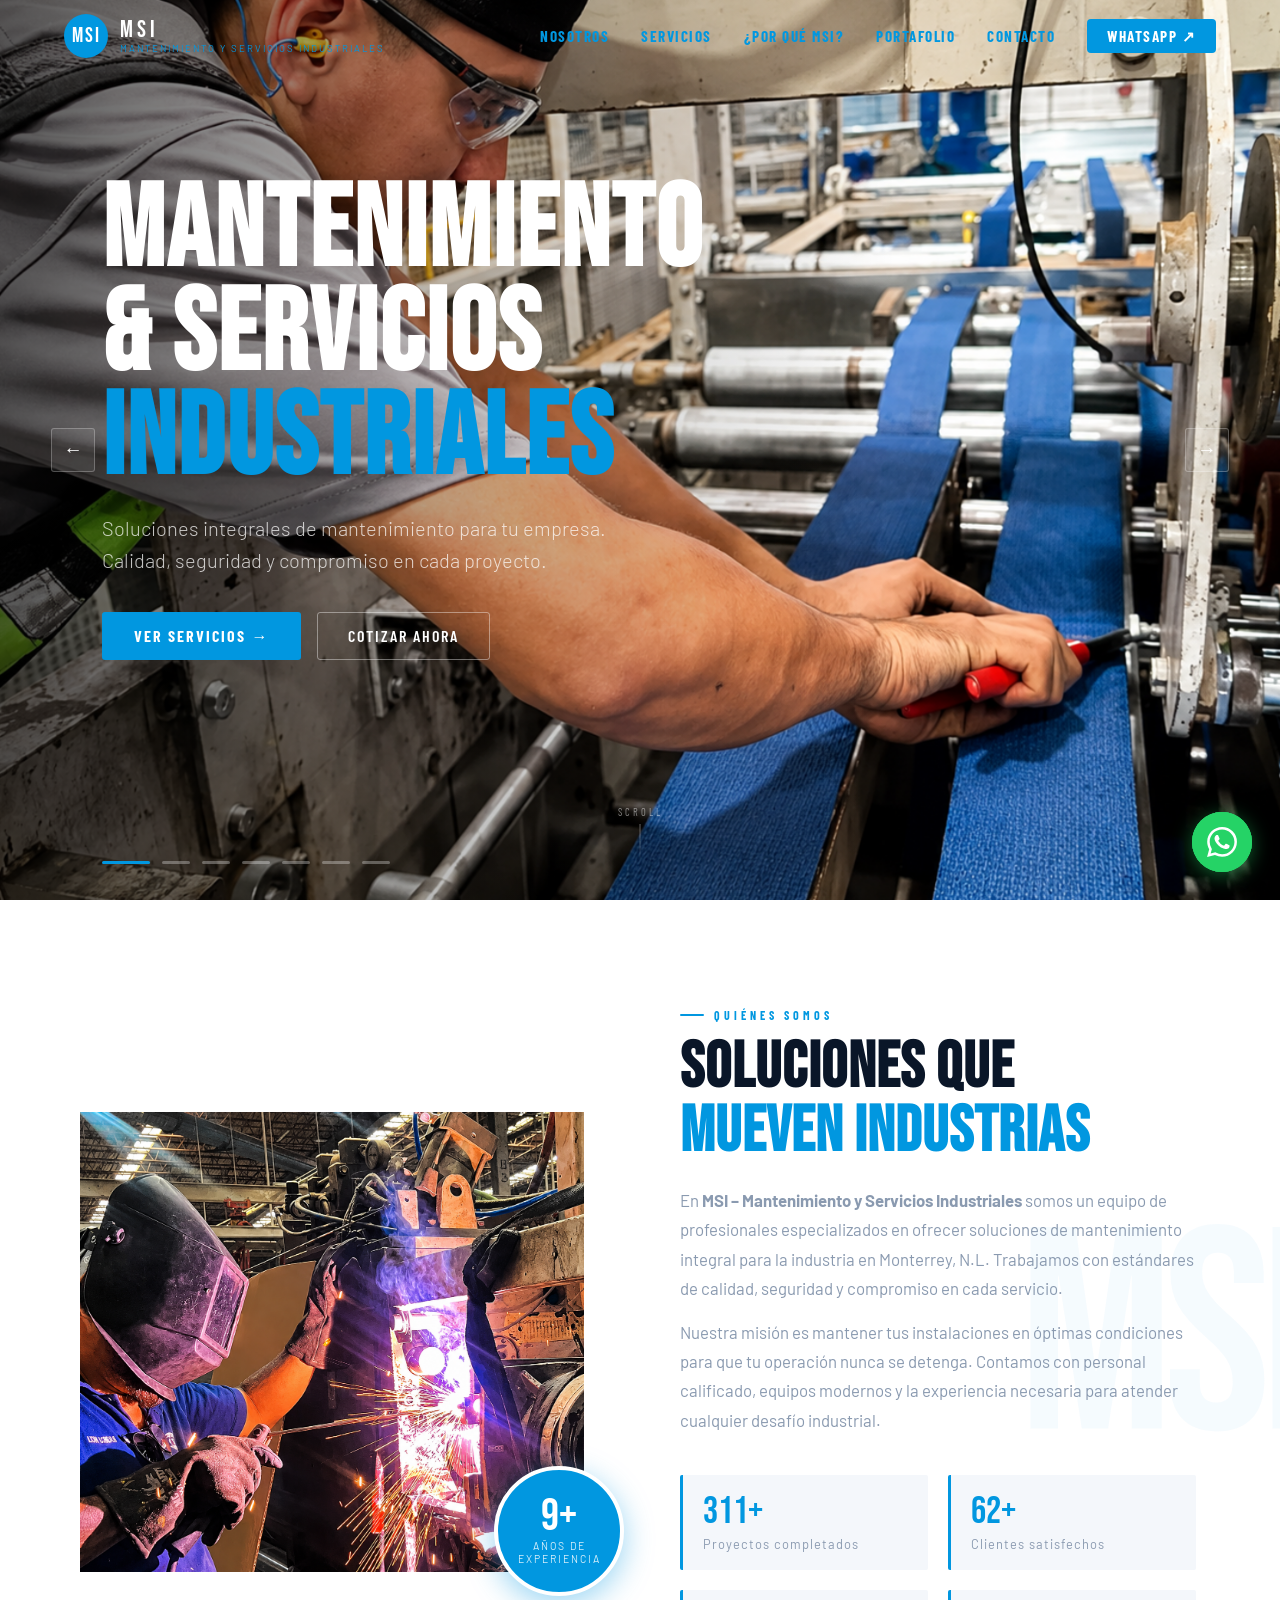
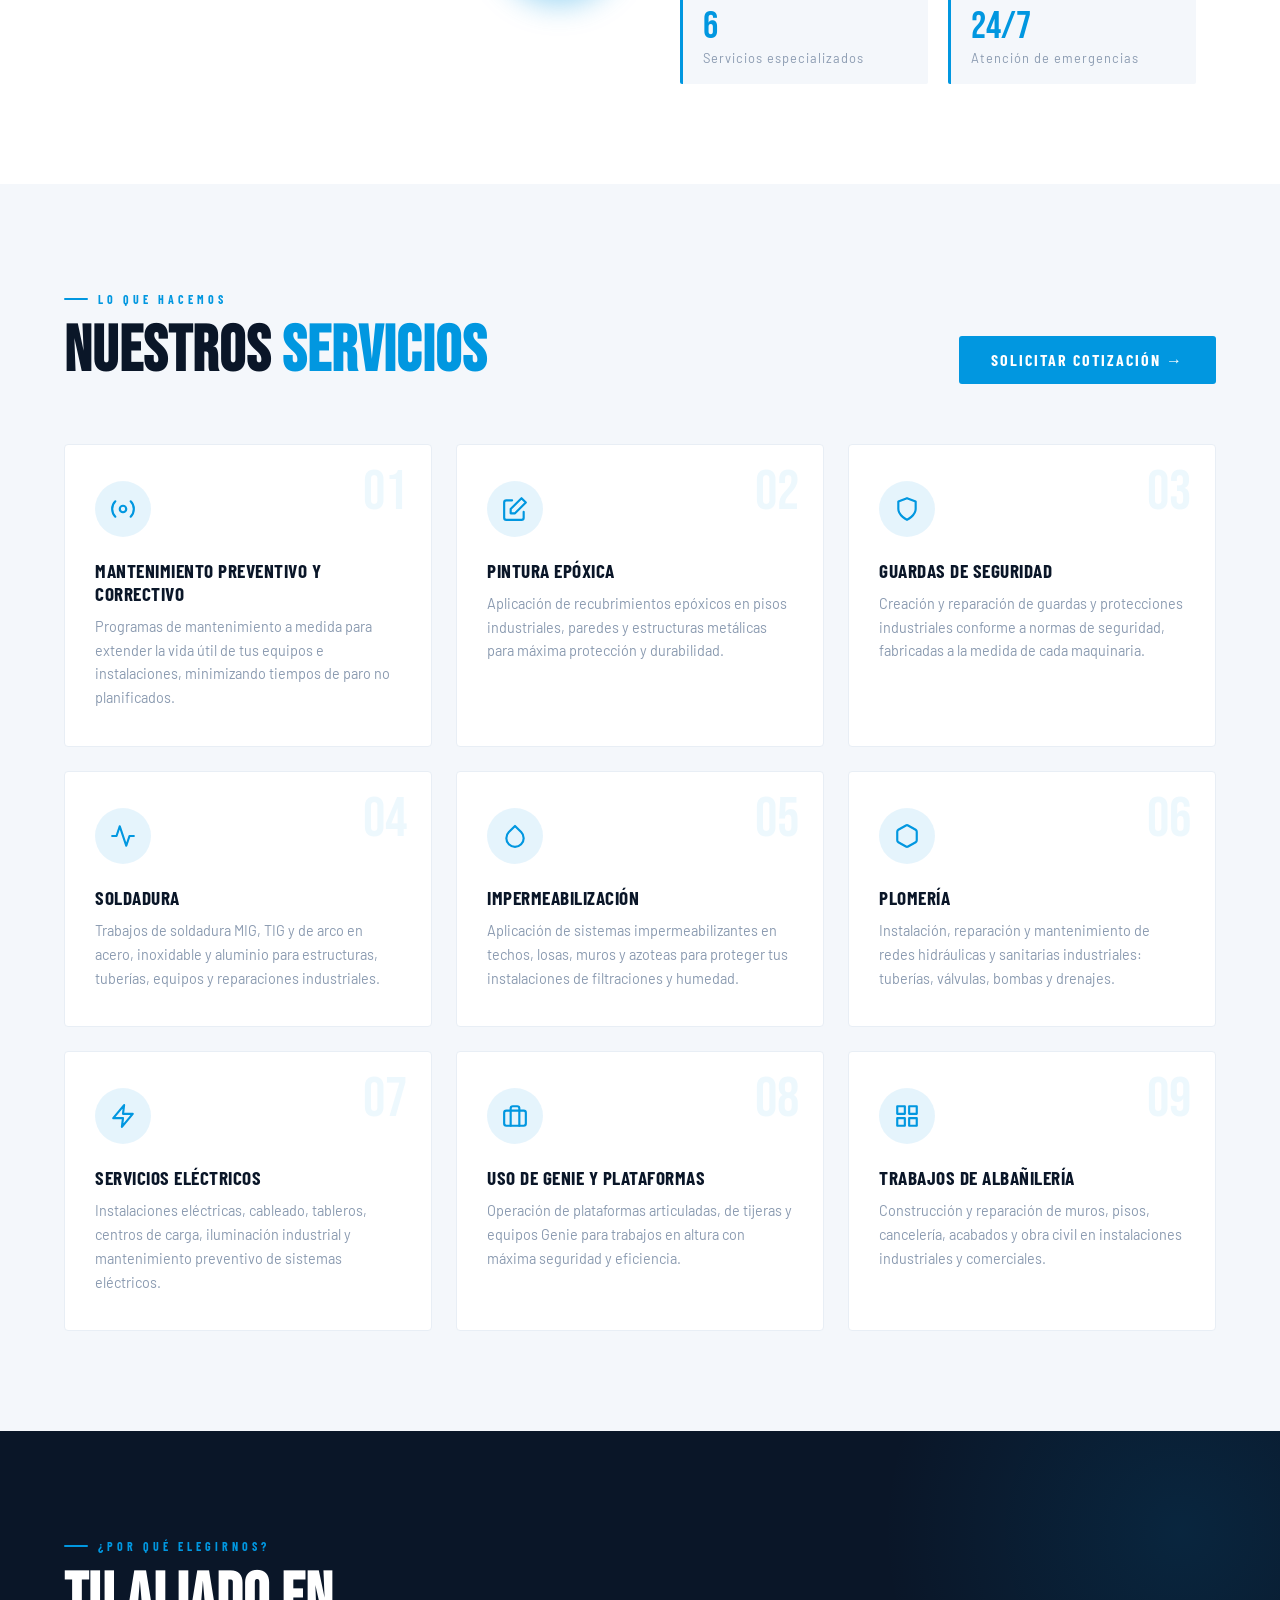
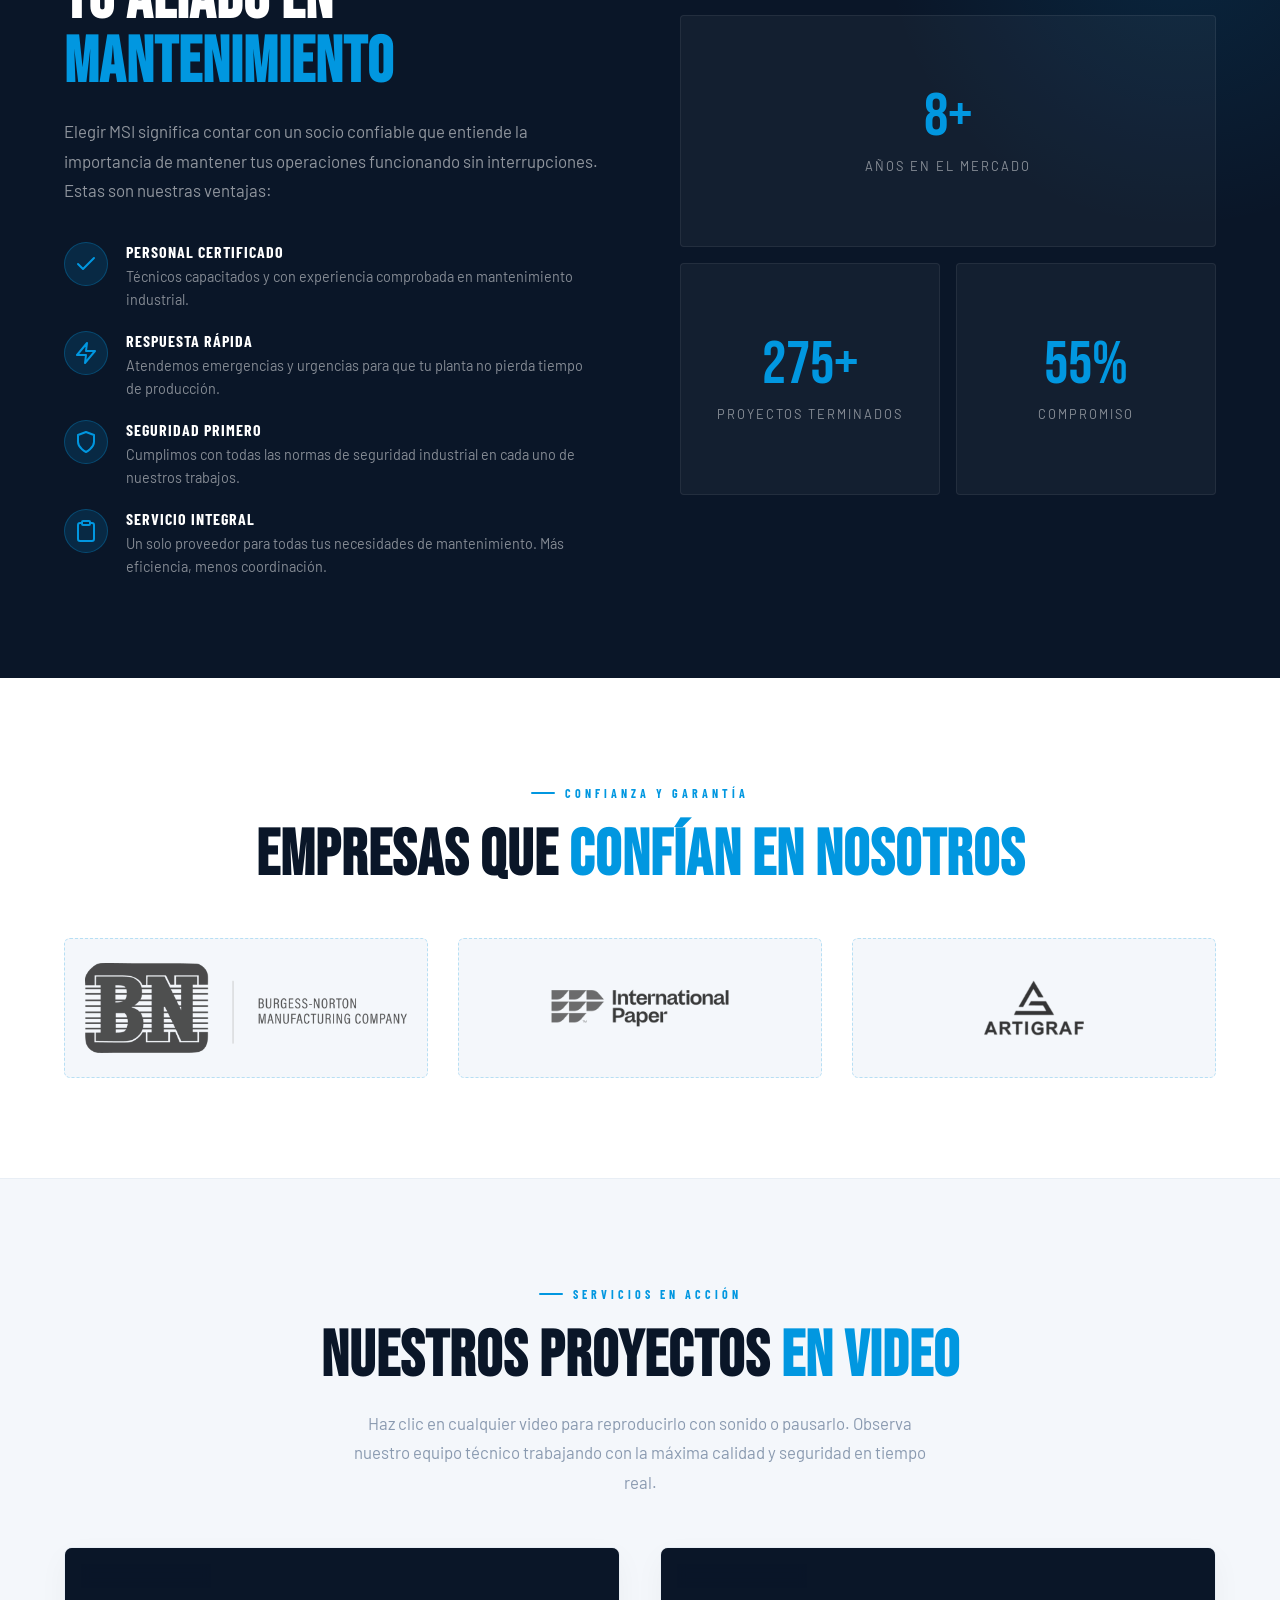
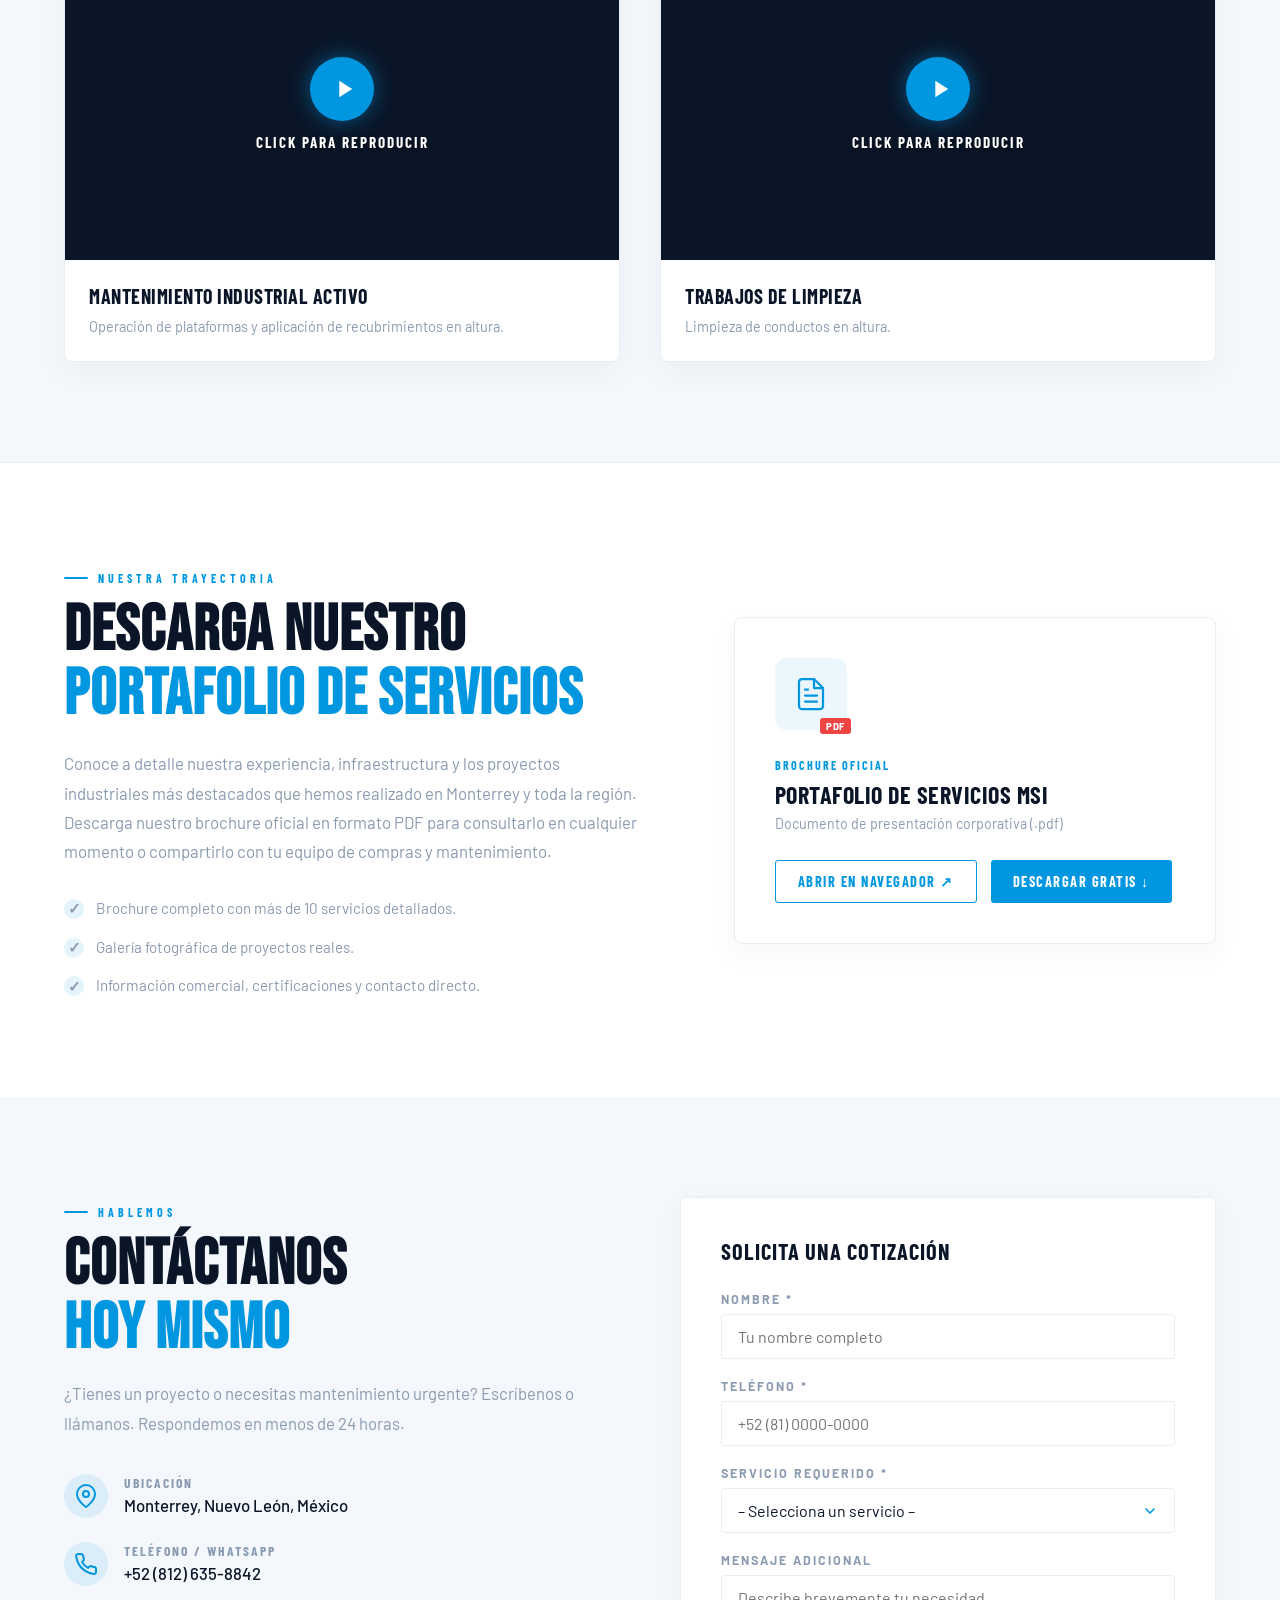
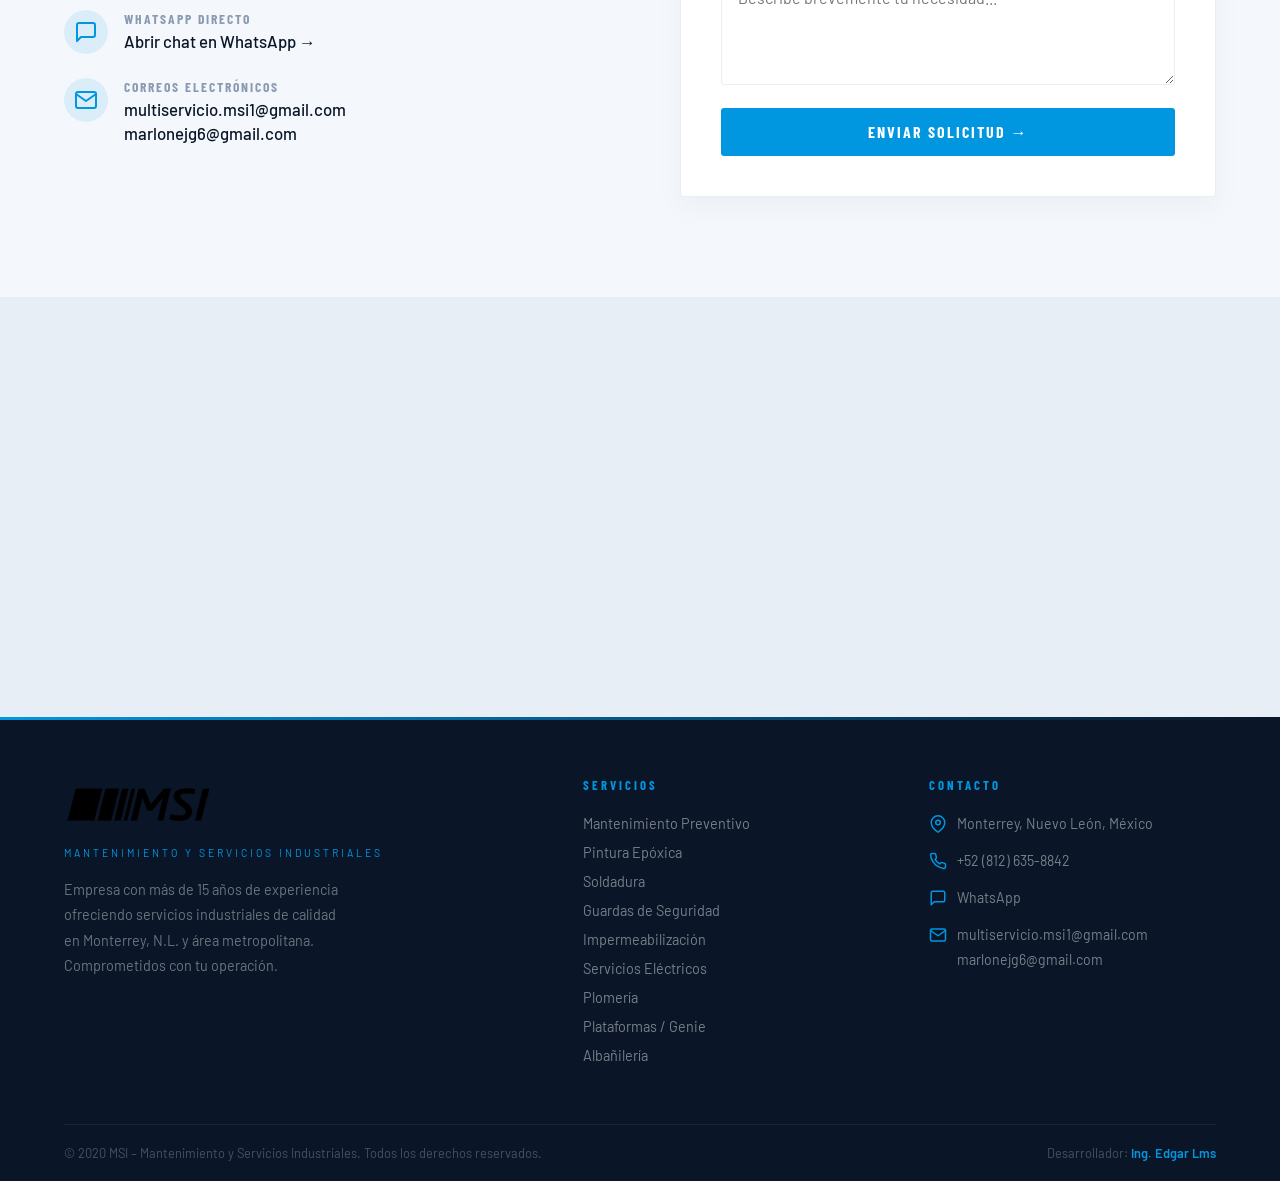
==== commit 71b1d23a: "Update index.html" ====
--- a/index.html
+++ b/index.html
@@ -10,8 +10,8 @@
     content="mantenimiento industrial, servicios industriales, soldadura, pintura epoxica, Monterrey, NL" />
 
   <!-- Favicons / Iconos de Navegador -->
-  <link rel="icon" type="image/png" href="assets/imagenes/logo.png" />
-  <link rel="apple-touch-icon" href="assets/imagenes/logo.png" />
+  <link rel="icon" type="image/png" href="assets/imagenes/logo.webp" />
+  <link rel="apple-touch-icon" href="assets/imagenes/logo.webp" />
 
   <!-- Open Graph / Meta etiquetas para compartir en Redes Sociales (Facebook, WhatsApp, LinkedIn, etc.) -->
   <meta property="og:type" content="website" />
@@ -19,8 +19,8 @@
   <meta property="og:description"
     content="Empresa especializada en mantenimiento preventivo y correctivo, pintura epóxica, soldadura y servicios industriales de la más alta calidad en Monterrey, N.L." />
   <!-- NOTA IMPORTANTE: Redes sociales como WhatsApp y Facebook requieren de una URL absoluta para poder renderizar la imagen correctamente. Cuando subas tu sitio web a internet, debes cambiar el contenido de og:image e twitter:image por la URL absoluta (ej: https://tudominio.com/assets/imagenes/logo.png) -->
-  <meta property="og:image" content="assets/imagenes/logo.png" />
-  <meta property="og:image:type" content="image/png" />
+  <meta property="og:image" content="assets/imagenes/logo.webp" />
+  <meta property="og:image:type" content="image/webp" />
   <meta property="og:image:width" content="1200" />
   <meta property="og:image:height" content="630" />
   <meta property="og:url" content="https://msi.com.mx" />
@@ -31,7 +31,7 @@
   <meta name="twitter:title" content="MSI | Mantenimiento y Servicios Industriales – Monterrey" />
   <meta name="twitter:description"
     content="Empresa especializada en mantenimiento preventivo y correctivo, pintura epóxica, soldadura y servicios industriales de la más alta calidad en Monterrey, N.L." />
-  <meta name="twitter:image" content="assets/imagenes/logo.png" />
+  <meta name="twitter:image" content="assets/imagenes/logo.webp" />
 
   <title>MSI | Mantenimiento y Servicios Industriales – Monterrey</title>
 
@@ -40,7 +40,7 @@
   <link rel="preconnect" href="https://fonts.gstatic.com" crossorigin />
 
   <!-- Styles -->
-  <link rel="stylesheet" href="css/styles.css" />
+  <link rel="stylesheet" href="css/styles.css?v=1" />
 </head>
 
 <body style="overflow:hidden;">
@@ -50,12 +50,52 @@
      ============================================================ -->
   <div id="loader">
     <div class="loader-logo-wrap">
-      <div class="loader-logo-circle">
-        <!-- Replace src with your actual logo: assets/imagenes/logo.png -->
-        <img src="assets/imagenes/logo.png" alt="MSI Logo"
-          onerror="this.style.display='none'; this.nextElementSibling.style.display='flex';" />
-        <span class="logo-placeholder" style="display:none;">MSI</span>
-      </div>
+
+      <!-- Orbital rings wrapper -->
+      <div class="loader-orbit-wrap">
+
+        <!-- Outer ring (slow clockwise) -->
+        <svg class="loader-ring loader-ring--outer" viewBox="0 0 200 200" xmlns="http://www.w3.org/2000/svg">
+          <circle cx="100" cy="100" r="92" fill="none" stroke="rgba(1,151,224,0.18)" stroke-width="1.5" />
+          <circle cx="100" cy="100" r="92" fill="none" stroke="url(#grad-outer)" stroke-width="2.5"
+            stroke-dasharray="60 520" stroke-linecap="round" />
+          <defs>
+            <linearGradient id="grad-outer" x1="0%" y1="0%" x2="100%" y2="0%">
+              <stop offset="0%" stop-color="#0197e0" stop-opacity="0" />
+              <stop offset="100%" stop-color="#0197e0" stop-opacity="1" />
+            </linearGradient>
+          </defs>
+        </svg>
+
+        <!-- Middle ring (fast counter-clockwise) -->
+        <svg class="loader-ring loader-ring--mid" viewBox="0 0 200 200" xmlns="http://www.w3.org/2000/svg">
+          <circle cx="100" cy="100" r="76" fill="none" stroke="rgba(1,151,224,0.12)" stroke-width="1" />
+          <circle cx="100" cy="100" r="76" fill="none" stroke="url(#grad-mid)" stroke-width="3"
+            stroke-dasharray="40 440" stroke-linecap="round" />
+          <defs>
+            <linearGradient id="grad-mid" x1="0%" y1="0%" x2="100%" y2="0%">
+              <stop offset="0%" stop-color="#00d4ff" stop-opacity="0" />
+              <stop offset="100%" stop-color="#00d4ff" stop-opacity="0.9" />
+            </linearGradient>
+          </defs>
+        </svg>
+
+        <!-- Inner ring (medium clockwise, dots style) -->
+        <svg class="loader-ring loader-ring--inner" viewBox="0 0 200 200" xmlns="http://www.w3.org/2000/svg">
+          <circle cx="100" cy="100" r="60" fill="none" stroke="rgba(1,151,224,0.25)" stroke-width="1"
+            stroke-dasharray="4 12" stroke-linecap="round" />
+        </svg>
+
+        <!-- Logo circle -->
+        <div class="loader-logo-circle">
+          <!-- Replace src with your actual logo: assets/imagenes/logo.png -->
+          <img src="assets/imagenes/logo.webp" alt="MSI Logo"
+            onerror="this.style.display='none'; this.nextElementSibling.style.display='flex';" />
+          <span class="logo-placeholder" style="display:none;">MSI</span>
+        </div>
+
+      </div><!-- /.loader-orbit-wrap -->
+
       <div class="loader-sub">Mantenimiento y Servicios Industriales</div>
       <div class="loader-bar-wrap">
         <div class="loader-bar"></div>
@@ -71,7 +111,7 @@
     <a href="#hero" class="header-logo">
       <div class="header-logo-img">
         <!-- Replace with your actual logo: assets/imagenes/logo.png -->
-        <img src="assets/imagenes/logo.png" alt="MSI Logo"
+        <img src="assets/imagenes/logo.webp" alt="MSI Logo"
           onerror="this.style.display='none'; this.nextElementSibling.style.display='flex';" />
         <span class="logo-placeholder" style="display:none;">MSI</span>
       </div>
@@ -127,11 +167,6 @@
 
       <!-- Hero text content -->
       <div class="hero-content">
-        <div class="hero-badge">
-          <span></span>
-          Monterrey, Nuevo León · Desde 2010
-        </div>
-
         <h1 class="hero-title">
           Mantenimiento<br>
           &amp; Servicios<br>
@@ -902,4 +937,4 @@
   <script src="main.js"></script>
 </body>
 
-</html>+</html>
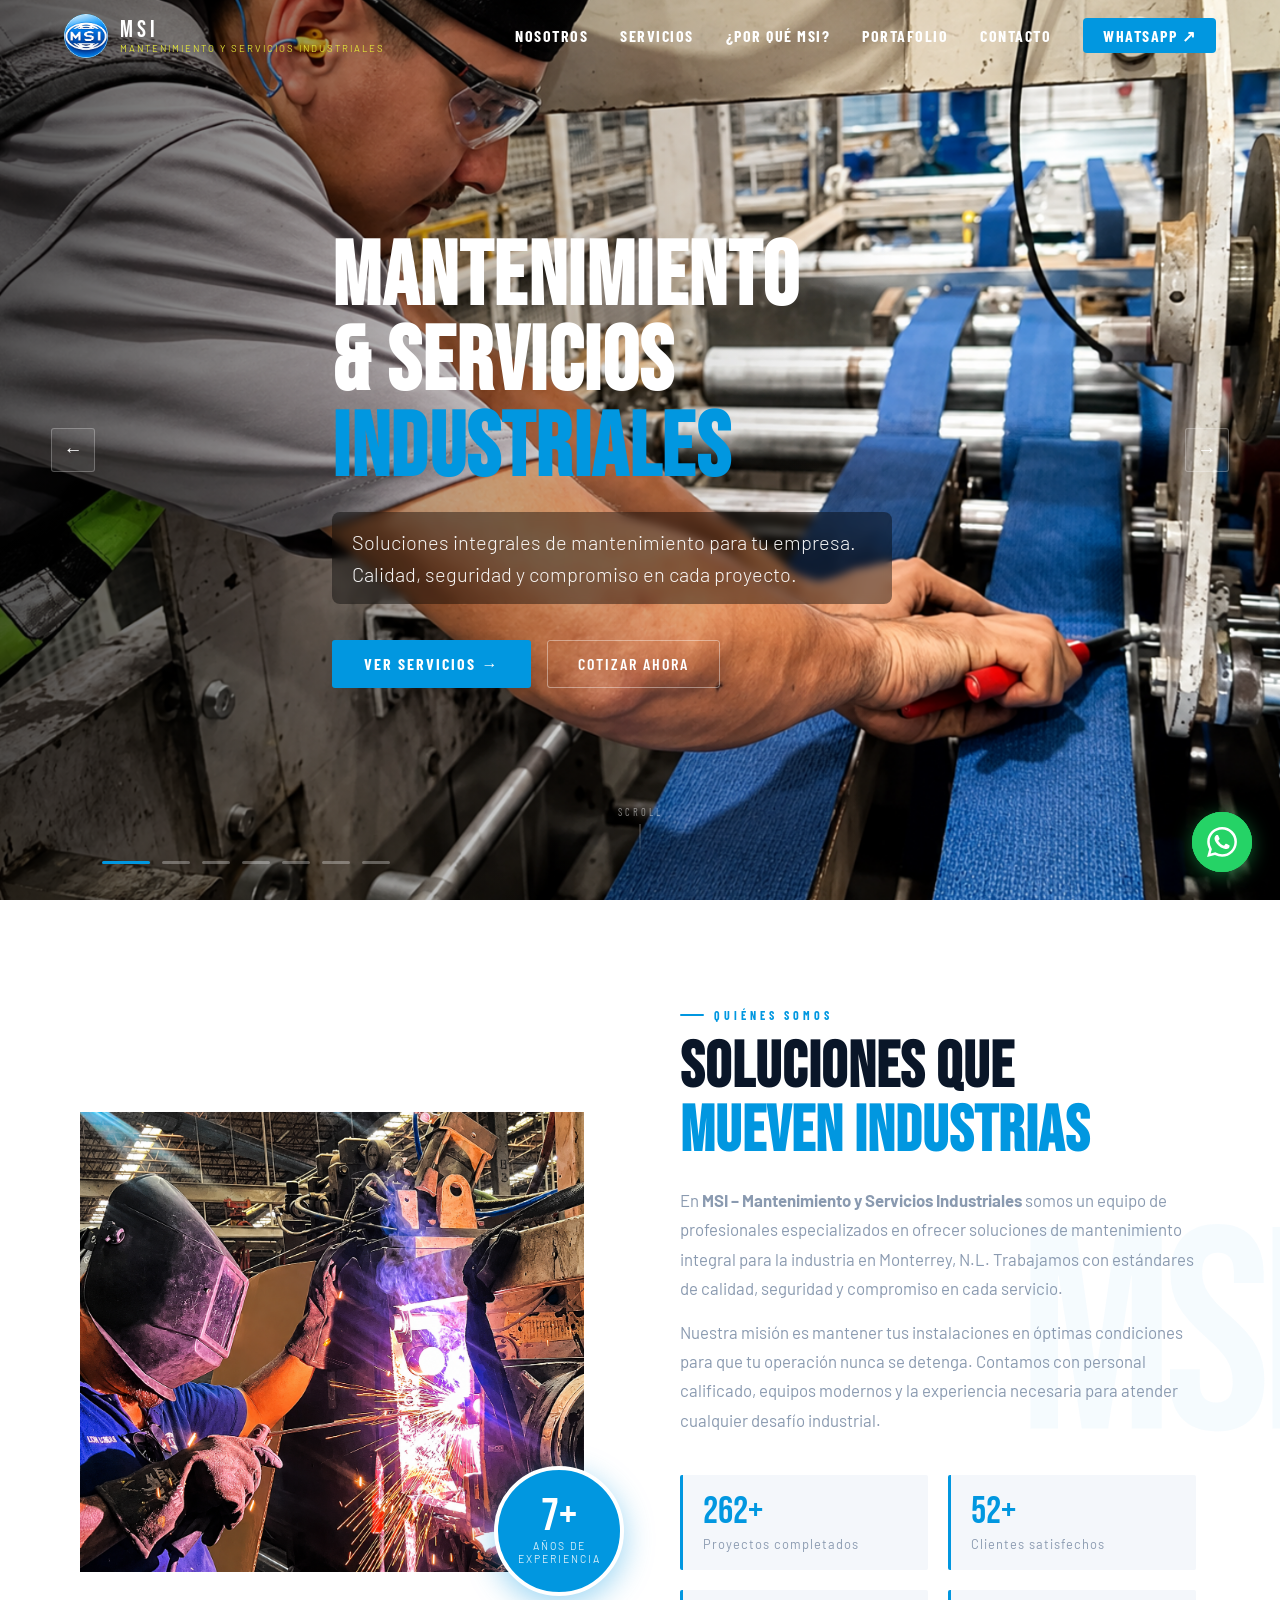
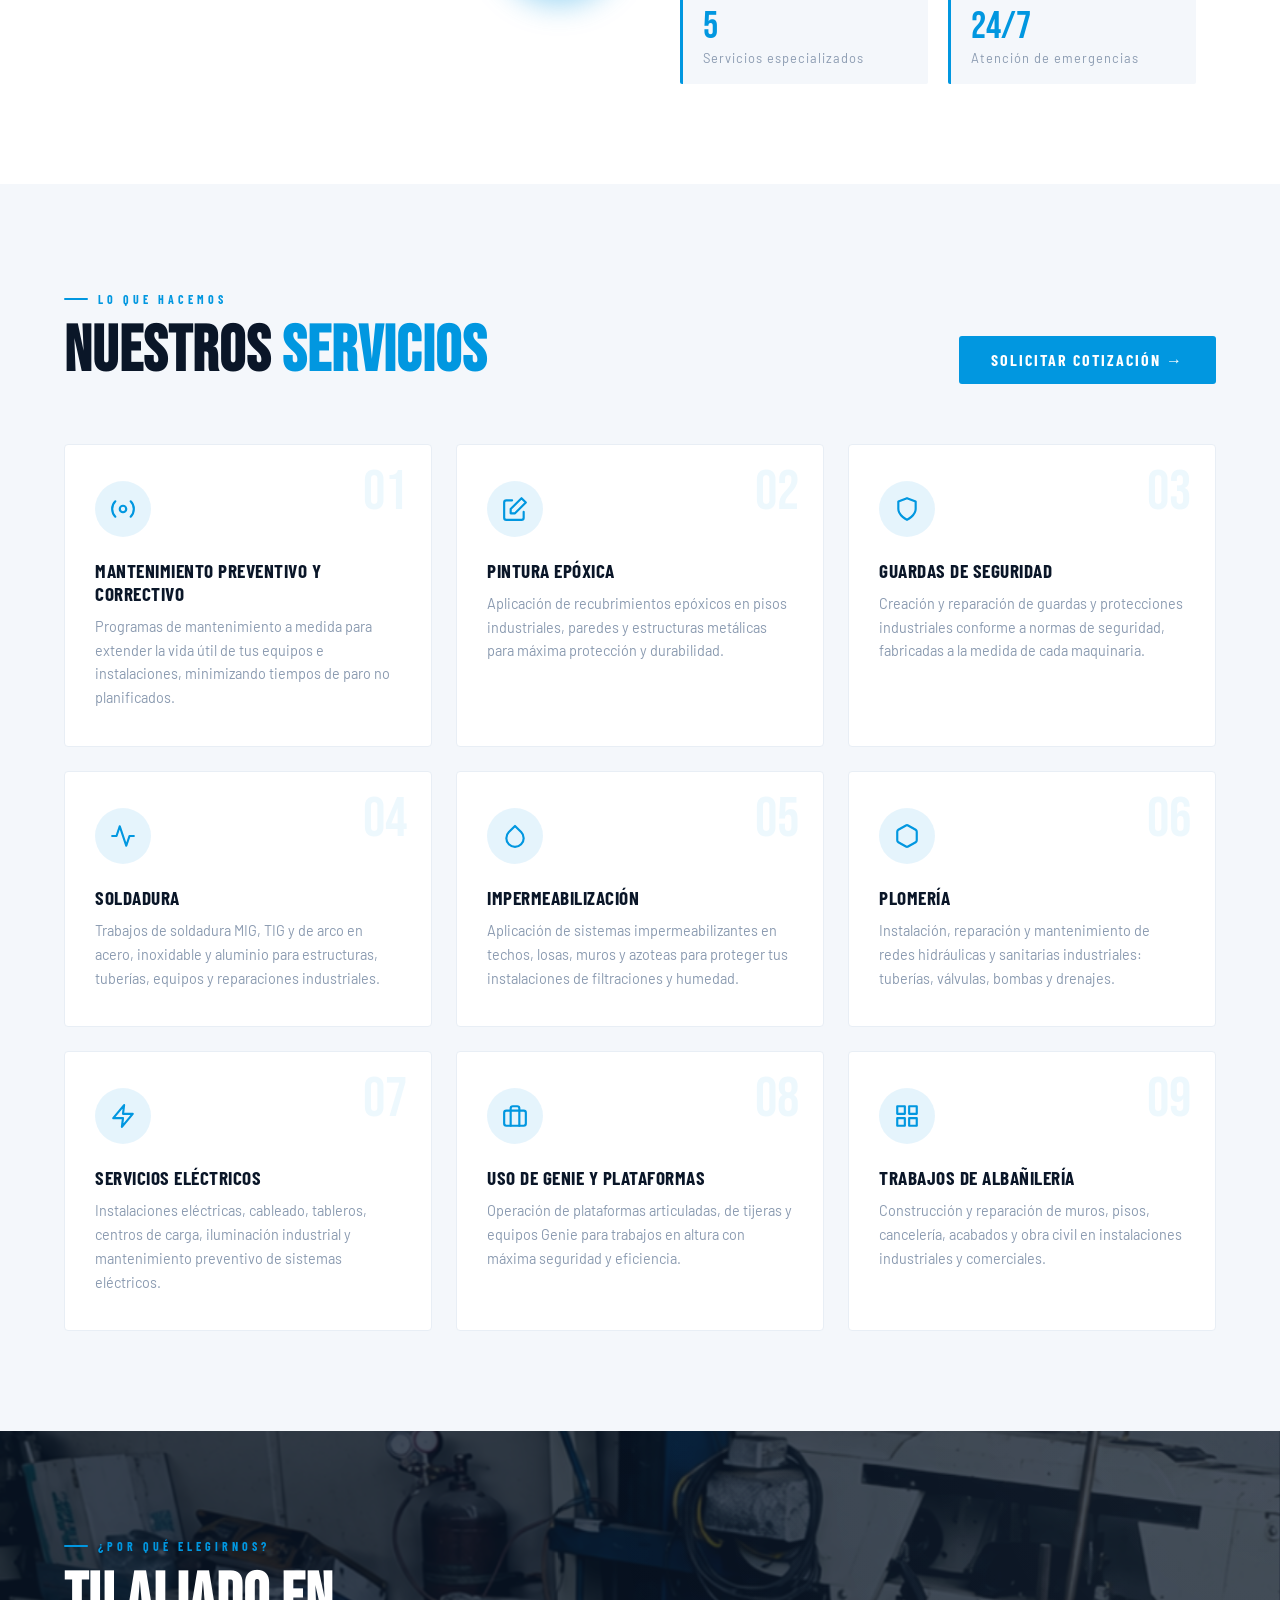
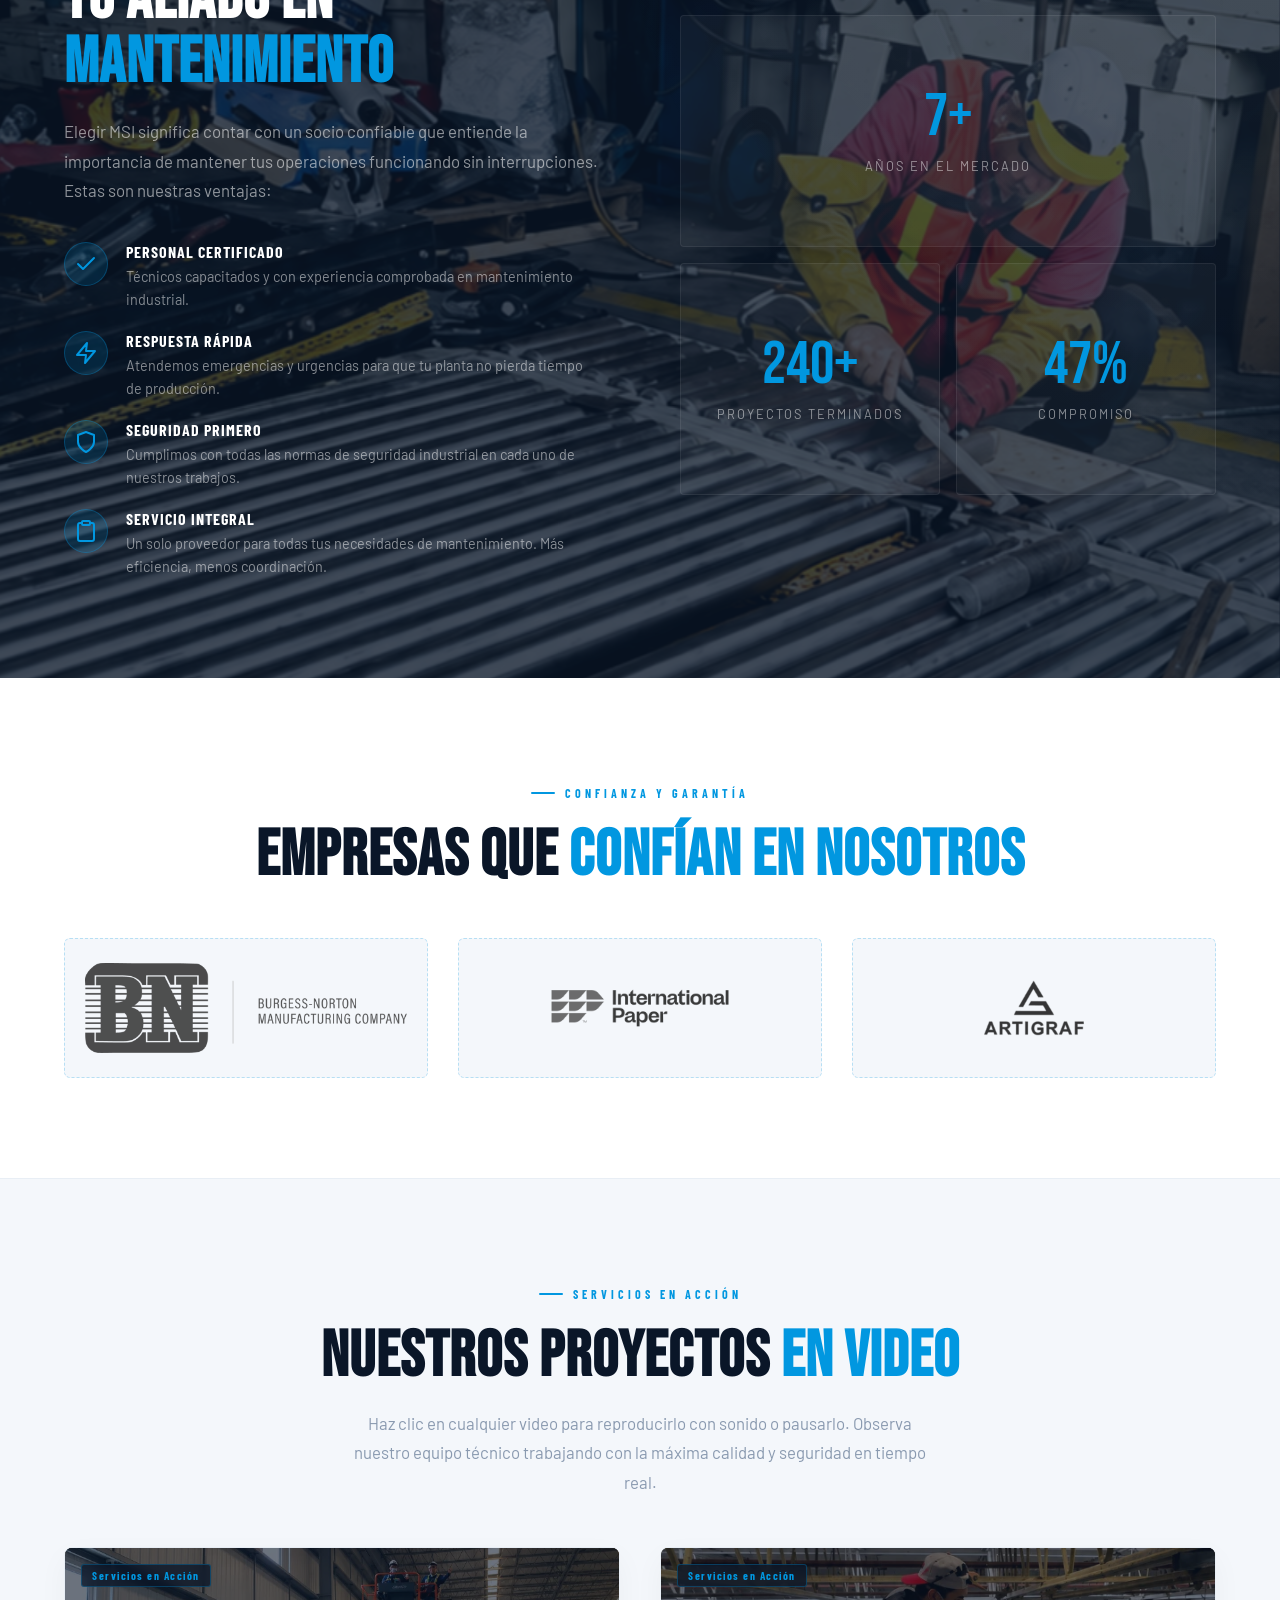
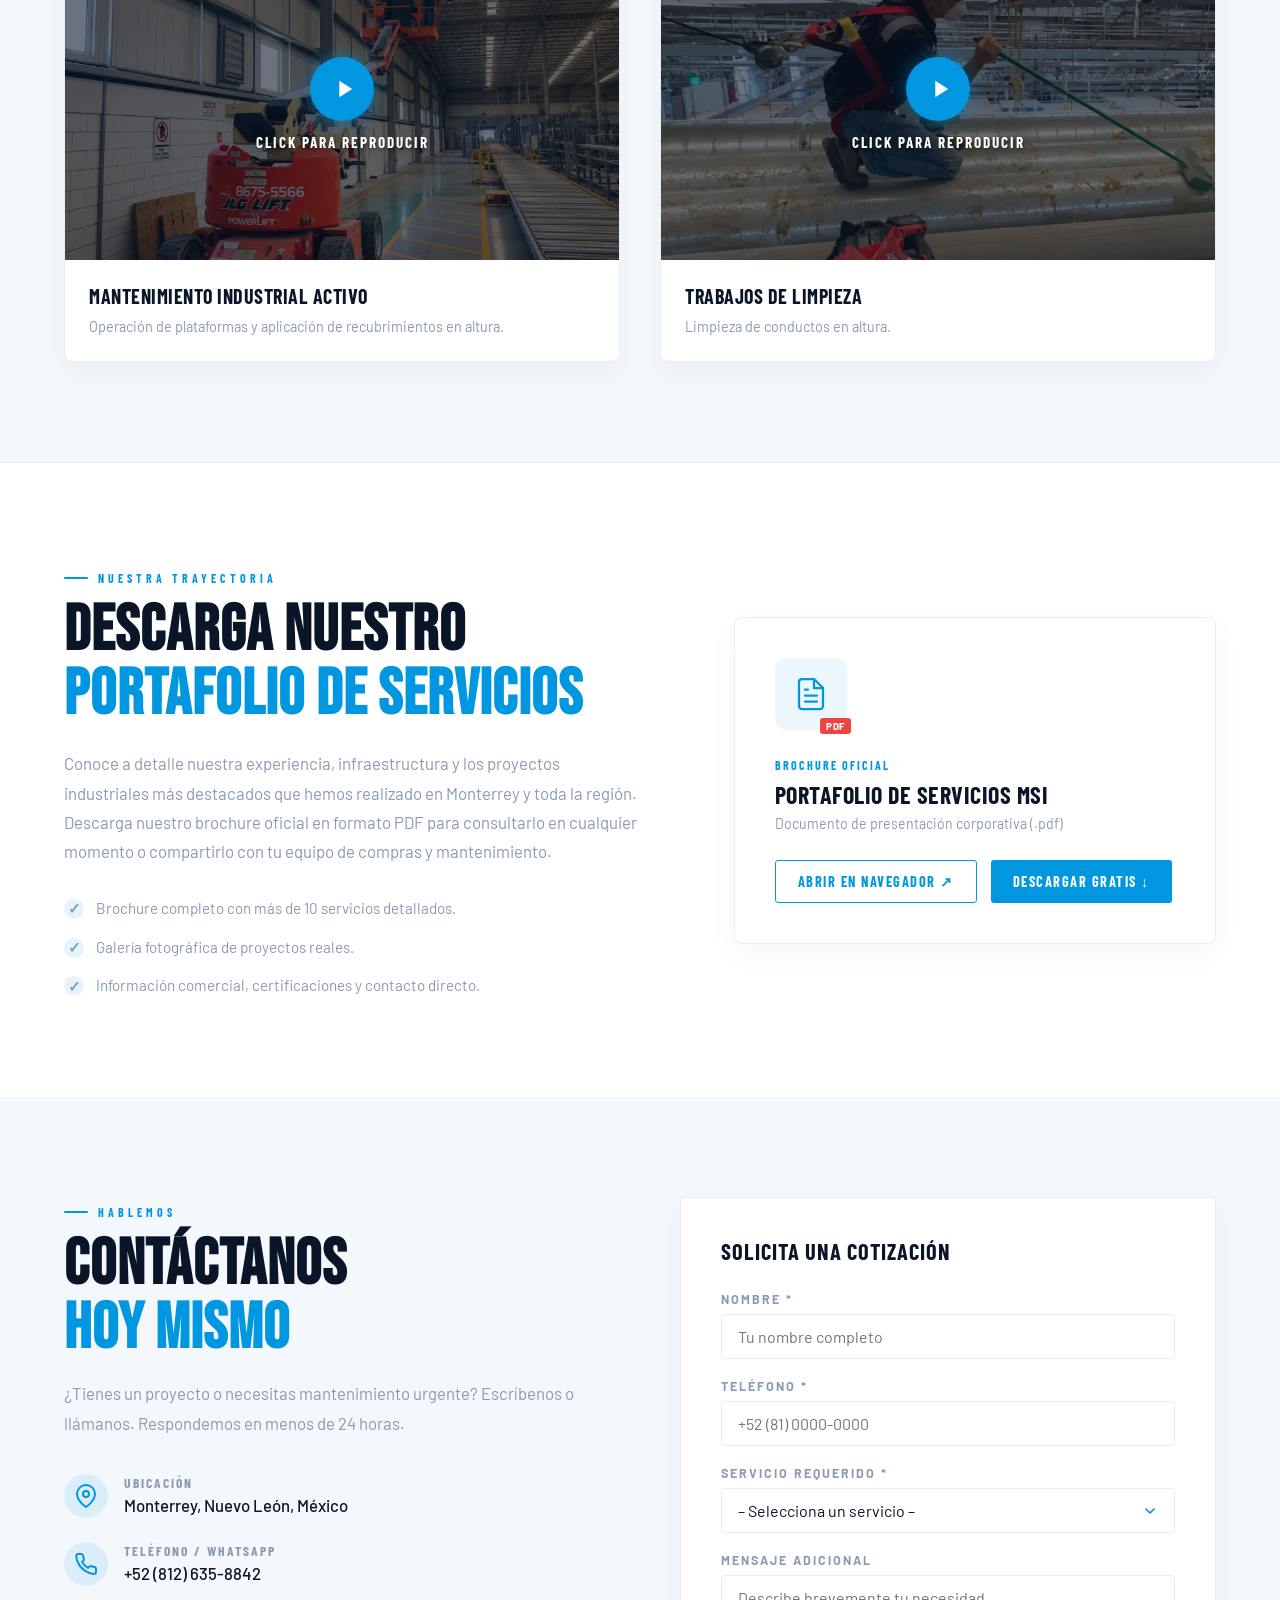
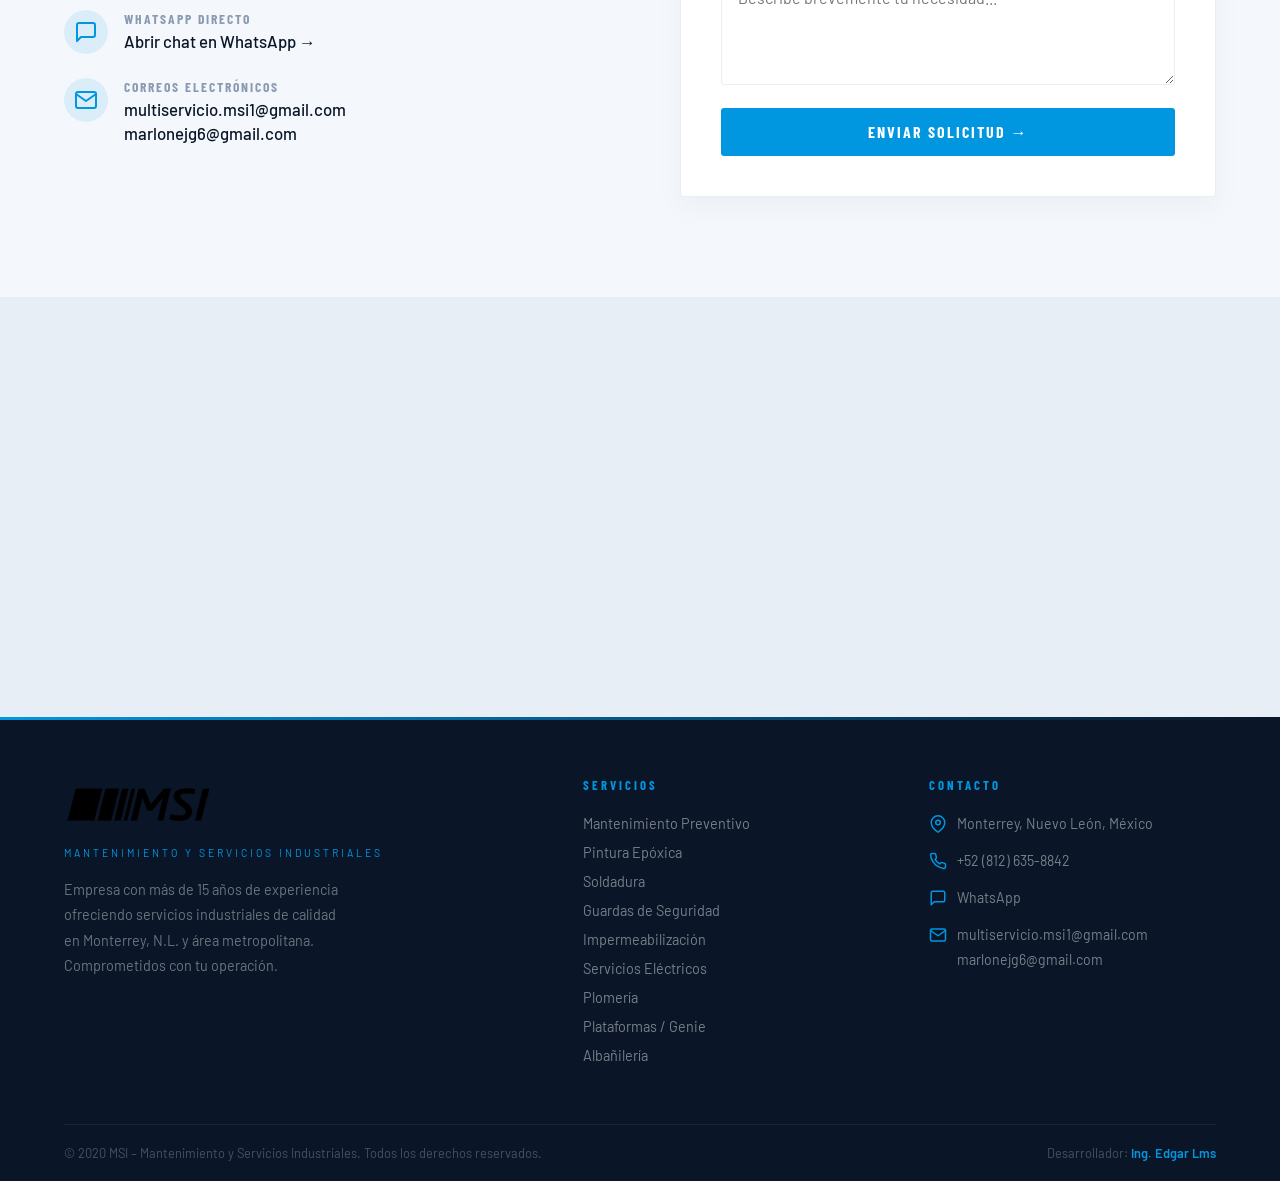
==== commit b7b075fe: "Update index.html" ====
--- a/index.html
+++ b/index.html
@@ -3,7 +3,7 @@
 
 <head>
   <meta charset="UTF-8" />
-  <meta name="viewport" content="width=device-width, initial-scale=1.0" />
+  <meta name="viewport" content="width=device-width, initial-scale=1.0, viewport-fit=cover" />
   <meta name="description"
     content="MSI – Mantenimiento y Servicios Industriales. Empresa especializada en mantenimiento preventivo y correctivo, pintura epóxica, soldadura, impermeabilización, plomería, servicios eléctricos y más en Monterrey, N.L." />
   <meta name="keywords"
@@ -40,10 +40,10 @@
   <link rel="preconnect" href="https://fonts.gstatic.com" crossorigin />
 
   <!-- Styles -->
-  <link rel="stylesheet" href="css/styles.css?v=1" />
+  <link rel="stylesheet" href="css/styles.css?v=1.1" />
 </head>
 
-<body style="overflow:hidden;">
+<body>
 
   <!-- ============================================================
      LOADER
@@ -426,6 +426,7 @@
      POR QUÉ MSI
      ============================================================ -->
   <section id="porque">
+    <div class="porque-bg"></div>
     <div class="container">
       <div class="porque-grid">
 
@@ -578,9 +579,10 @@
         <!-- Video 1 -->
         <div class="video-card">
           <div class="video-wrapper">
-            <video preload="metadata" loop playsinline src="assets/videos/proyecto1.mp4" id="video-proj-1">
+            <video preload="metadata" loop playsinline poster="assets/imagenes/vid1.webp" src="assets/videos/proyecto1.mp4" id="video-proj-1">
               Tu navegador no soporta el formato de video.
             </video>
+            <div class="video-poster" style="background-image: url('assets/imagenes/vid1.webp');"></div>
             <!-- Play overlay -->
             <div class="video-overlay" onclick="togglePlayVideo('video-proj-1')">
               <div class="play-btn-circle">
@@ -602,9 +604,10 @@
         <!-- Video 2 -->
         <div class="video-card">
           <div class="video-wrapper">
-            <video preload="metadata" loop playsinline src="assets/videos/proyecto2.mp4" id="video-proj-2">
+            <video preload="metadata" loop playsinline poster="assets/imagenes/vid2.webp" src="assets/videos/proyecto2.mp4" id="video-proj-2">
               Tu navegador no soporta el formato de video.
             </video>
+            <div class="video-poster" style="background-image: url('assets/imagenes/vid2.webp');"></div>
             <!-- Play overlay -->
             <div class="video-overlay" onclick="togglePlayVideo('video-proj-2')">
               <div class="play-btn-circle">
@@ -934,7 +937,7 @@
 
 
   <!-- Scripts -->
-  <script src="main.js"></script>
+  <script src="main.js?v=1.1"></script>
 </body>
 
 </html>
--- a/css/styles.css
+++ b/css/styles.css
@@ -100,7 +100,63 @@
   }
 }
 
+/* ── Orbital ring wrapper ── */
+.loader-orbit-wrap {
+  position: relative;
+  width: 200px;
+  height: 200px;
+  display: flex;
+  align-items: center;
+  justify-content: center;
+}
+
+/* All SVG rings sit centered on top of each other */
+.loader-ring {
+  position: absolute;
+  inset: 0;
+  width: 100%;
+  height: 100%;
+}
+
+/* Outer ring – slow clockwise */
+.loader-ring--outer {
+  animation: orbitCW 4s linear infinite;
+}
+
+/* Middle ring – fast counter-clockwise */
+.loader-ring--mid {
+  animation: orbitCCW 2.4s linear infinite;
+}
+
+/* Inner dotted ring – medium clockwise */
+.loader-ring--inner {
+  animation: orbitCW 6s linear infinite;
+}
+
+@keyframes orbitCW {
+  from {
+    transform: rotate(0deg);
+  }
+
+  to {
+    transform: rotate(360deg);
+  }
+}
+
+@keyframes orbitCCW {
+  from {
+    transform: rotate(0deg);
+  }
+
+  to {
+    transform: rotate(-360deg);
+  }
+}
+
+/* ── Logo circle (centrado dentro del orbit-wrap) ── */
 .loader-logo-circle {
+  position: relative;
+  z-index: 2;
   width: 90px;
   height: 90px;
   border-radius: 50%;
@@ -111,6 +167,7 @@
   box-shadow: 0 0 30px rgba(1, 151, 224, 0.45);
   animation: pulseLogo 1.8s ease-in-out infinite;
   overflow: hidden;
+  flex-shrink: 0;
 }
 
 .loader-logo-circle img {
@@ -198,8 +255,8 @@
   display: flex;
   align-items: center;
   justify-content: space-between;
-  padding: 0 5%;
-  height: 72px;
+  padding: env(safe-area-inset-top, 0px) 5% 0;
+  height: calc(72px + env(safe-area-inset-top, 0px));
   background: transparent;
   backdrop-filter: blur(0px);
   border-bottom: 1px solid transparent;
@@ -261,7 +318,7 @@
 
 .header-logo-text .tagline {
   font-size: 0.6rem;
-  color: var(--blue);
+  color: #e3e63a;
   letter-spacing: 2px;
   text-transform: uppercase;
 }
@@ -274,9 +331,9 @@
 
 nav a {
   font-family: 'Barlow Condensed', sans-serif;
-  font-size: 0.95rem;
+  font-size: 1rem;
   font-weight: 700;
-  color: var(--blue);
+  color: var(--white);
   letter-spacing: 1.5px;
   text-transform: uppercase;
   transition: color var(--transition);
@@ -405,17 +462,19 @@
 .mobile-nav {
   display: flex;
   position: fixed;
-  top: 72px;
+  top: calc(72px + env(safe-area-inset-top, 0px));
   left: 0;
   right: 0;
+  bottom: 0;
   background: rgba(10, 22, 40, 0.98);
   -webkit-backdrop-filter: blur(14px);
   backdrop-filter: blur(14px);
-  z-index: 999;
+  z-index: 1001;
   flex-direction: column;
-  padding: 20px 5% 30px;
+  padding: 20px 5% calc(30px + env(safe-area-inset-bottom, 16px));
   border-bottom: 2px solid var(--blue);
-  
+  min-height: calc(100vh - (72px + env(safe-area-inset-top, 0px)));
+
   /* Animación premium de apertura */
   opacity: 0;
   transform: translateY(-15px);
@@ -456,9 +515,10 @@
    ============================================ */
 #hero {
   position: relative;
+  width: 100%;
   height: 100vh;
-  height: 100dvh;
-  min-height: 600px;
+  height: min(100svh, 100dvh);
+  min-height: max(680px, calc(100svh - 72px - env(safe-area-inset-top, 0px)));
   overflow: hidden;
   padding: 0;
 }
@@ -479,13 +539,15 @@
   position: absolute;
   inset: 0;
   opacity: 0;
-  transition: opacity 1.2s ease;
+  transform: scale(1.12); /* Empieza con zoom */
+  transition: opacity 1.2s ease, transform 10s ease-out;
   background-size: cover;
   background-position: center;
 }
 
 .slide.active {
   opacity: 1;
+  transform: scale(1); /* Se aleja a su tamaño normal */
 }
 
 /* Gradient overlay on all slides - Neutral dark gradient for readability without blue tint */
@@ -534,23 +596,27 @@
 
 .hero-content {
   position: absolute;
-  inset: 0;
+  top: 0;
+  left: 50%;
+  bottom: 0;
   z-index: 10;
   display: flex;
   flex-direction: column;
   align-items: flex-start;
   justify-content: center;
-  padding: 0 8% 60px;
-  max-width: 860px;
+  padding: calc(72px + 2rem) 8% calc(80px + env(safe-area-inset-bottom, 16px));
+  max-width: 820px;
+  width: min(100%, 820px);
+  transform: translateX(-50%);
 }
 
 .hero-badge {
   display: inline-flex;
   align-items: center;
   gap: 8px;
-  background: rgba(1, 151, 224, 0.15);
-  border: 1px solid rgba(1, 151, 224, 0.4);
-  color: var(--blue);
+  background: rgba(0, 0, 0, 0.55);
+  border: 1px solid rgba(0, 0, 0, 0.75);
+  color: #ffffff;
   font-family: 'Barlow Condensed', sans-serif;
   font-size: 0.75rem;
   font-weight: 600;
@@ -565,17 +631,17 @@
 .hero-badge span {
   width: 6px;
   height: 6px;
-  background: var(--blue);
+  background: #ffffff;
   border-radius: 50%;
   display: block;
 }
 
 .hero-title {
   font-family: 'Bebas Neue', sans-serif;
-  font-size: clamp(3.5rem, 9vw, 8rem);
+  font-size: clamp(3.5rem, 7vw, 7rem);
   color: var(--white);
-  line-height: 0.9;
-  letter-spacing: 2px;
+  line-height: 0.95;
+  letter-spacing: 1.5px;
   animation: heroFadeUp 0.8s 0.4s both;
 }
 
@@ -586,10 +652,15 @@
 .hero-subtitle {
   margin-top: 20px;
   font-family: 'Barlow', sans-serif;
-  font-size: clamp(1rem, 2.2vw, 1.25rem);
+  font-size: clamp(1rem, 2vw, 1.25rem);
   font-weight: 300;
-  color: rgba(255, 255, 255, 0.75);
-  max-width: 520px;
+  color: rgba(255, 255, 255, 0.95);
+  background: rgba(0, 0, 0, 0.42);
+  backdrop-filter: blur(4px);
+  -webkit-backdrop-filter: blur(4px);
+  padding: 14px 20px;
+  border-radius: 8px;
+  max-width: 560px;
   line-height: 1.6;
   animation: heroFadeUp 0.8s 0.6s both;
 }
@@ -665,7 +736,7 @@
 /* Carousel Controls */
 .carousel-controls {
   position: absolute;
-  bottom: 36px;
+  bottom: calc(36px + env(safe-area-inset-bottom, 0px));
   left: 8%;
   z-index: 20;
   display: flex;
@@ -689,7 +760,7 @@
 
 .carousel-arrows {
   position: absolute;
-  bottom: 28px;
+  bottom: calc(28px + env(safe-area-inset-bottom, 0px));
   right: 5%;
   z-index: 20;
   display: flex;
@@ -748,7 +819,7 @@
 /* Scroll indicator */
 .scroll-hint {
   position: absolute;
-  bottom: 36px;
+  bottom: calc(36px + env(safe-area-inset-bottom, 0px));
   left: 50%;
   transform: translateX(-50%);
   z-index: 20;
@@ -1080,15 +1151,35 @@
   overflow: hidden;
 }
 
+.porque-bg {
+  position: absolute;
+  left: 0;
+  right: 0;
+  top: -20%;
+  bottom: -20%;
+  background-image: url('../assets/imagenes/hero4.png');
+  background-size: cover;
+  background-position: center;
+  background-repeat: no-repeat;
+  opacity: 0.22;
+  transform: translateY(0);
+  will-change: transform;
+  pointer-events: none;
+  z-index: 1;
+}
+
 #porque::before {
   content: '';
   position: absolute;
-  top: -200px;
-  right: -200px;
-  width: 600px;
-  height: 600px;
-  background: radial-gradient(circle, rgba(1, 151, 224, 0.12) 0%, transparent 70%);
+  inset: 0;
+  background: radial-gradient(circle at top right, rgba(255, 255, 255, 0.05), transparent 45%);
   pointer-events: none;
+  z-index: 2;
+}
+
+.porque-grid {
+  position: relative;
+  z-index: 3;
 }
 
 .porque-grid {
@@ -1326,11 +1417,28 @@
   cursor: pointer;
 }
 
+.video-poster {
+  position: absolute;
+  inset: 0;
+  background-size: cover;
+  background-position: center;
+  background-repeat: no-repeat;
+  opacity: 1;
+  transition: opacity var(--transition);
+  z-index: 2;
+}
+
+.video-wrapper.playing .video-poster {
+  opacity: 0;
+}
+
 .video-wrapper video {
   width: 100%;
   height: 100%;
   object-fit: cover;
   display: block;
+  position: relative;
+  z-index: 1;
 }
 
 .video-overlay {
@@ -1969,6 +2077,7 @@
     transform: scale(1);
     opacity: 0.6;
   }
+
   100% {
     transform: scale(1.8);
     opacity: 0;
@@ -2050,6 +2159,10 @@
    RESPONSIVE
    ============================================ */
 @media (max-width: 1024px) {
+  .carousel-arrows {
+    display: none;
+  }
+
   .nosotros-grid {
     grid-template-columns: 1fr;
     gap: 50px;
@@ -2107,7 +2220,27 @@
   }
 
   .hero-content {
-    padding: 0 5% 80px;
+    padding: calc(72px + 1.6rem) 6% calc(70px + env(safe-area-inset-bottom, 16px));
+    align-items: center;
+    text-align: center;
+    max-width: 100%;
+  }
+
+  .hero-title {
+    font-size: clamp(2.8rem, 7vw, 4.2rem);
+    line-height: 1.02;
+    letter-spacing: 0.5px;
+  }
+
+  .hero-subtitle {
+    font-size: clamp(0.95rem, 2.2vw, 1.1rem);
+    max-width: 100%;
+    margin-inline: auto;
+  }
+
+  .hero-actions {
+    justify-content: center;
+    width: 100%;
   }
 
   section {
@@ -2147,8 +2280,38 @@
 }
 
 @media (max-width: 480px) {
+  .hero-content {
+    padding: calc(72px + 1.4rem) 5% calc(70px + env(safe-area-inset-bottom, 16px));
+    align-items: center;
+    text-align: center;
+    max-width: 100%;
+    width: 100%;
+  }
+
+  .hero-title {
+    font-size: clamp(2.2rem, 10vw, 3.2rem);
+    line-height: 1.12;
+    letter-spacing: 0.2px;
+  }
+
+  .hero-subtitle {
+    font-size: 0.95rem;
+    padding: 12px 16px;
+    max-width: 100%;
+    margin-inline: auto;
+  }
+
   .hero-actions {
     flex-direction: column;
+    width: 100%;
+    gap: 12px;
+  }
+
+  .btn-primary,
+  .btn-outline {
+    width: 100%;
+    justify-content: center;
+    padding: 14px 18px;
   }
 
   .empresa-logo-item {
@@ -2185,4 +2348,4 @@
   .carousel-arrows {
     display: none;
   }
-}+}
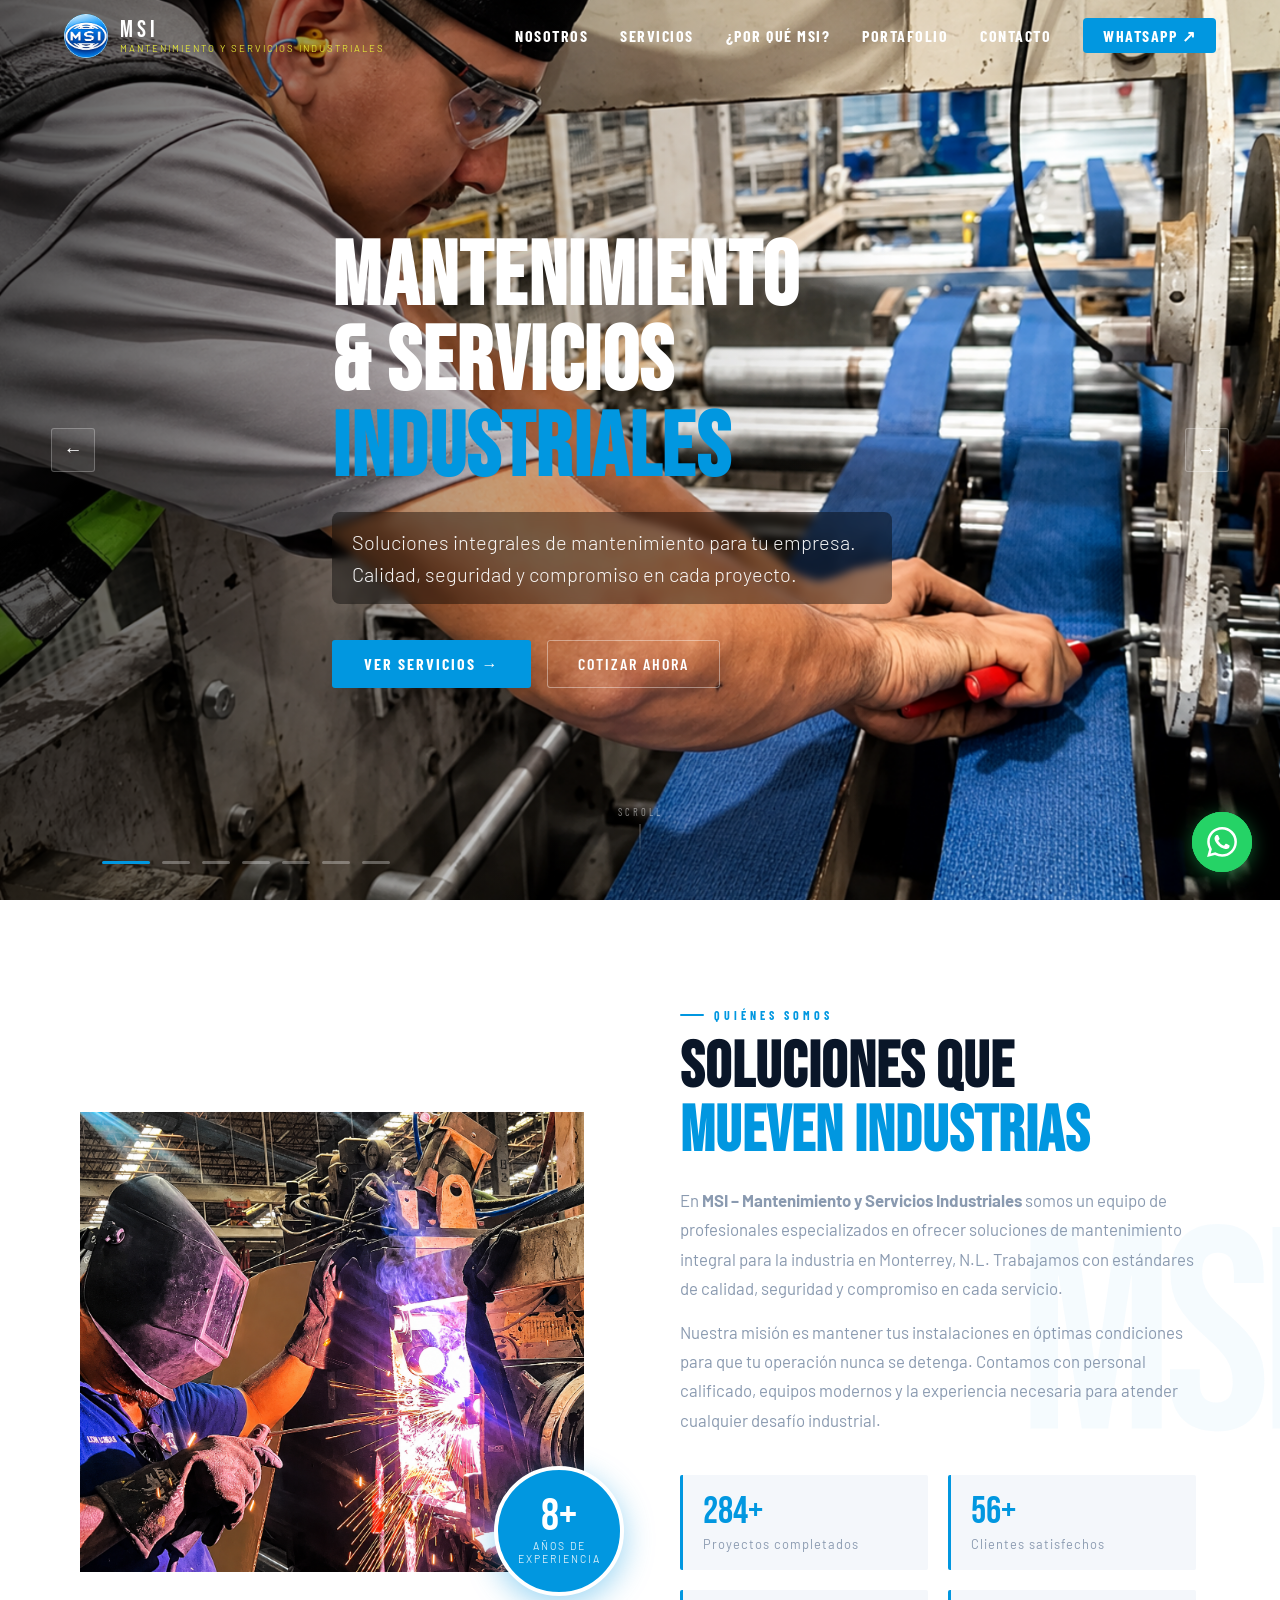
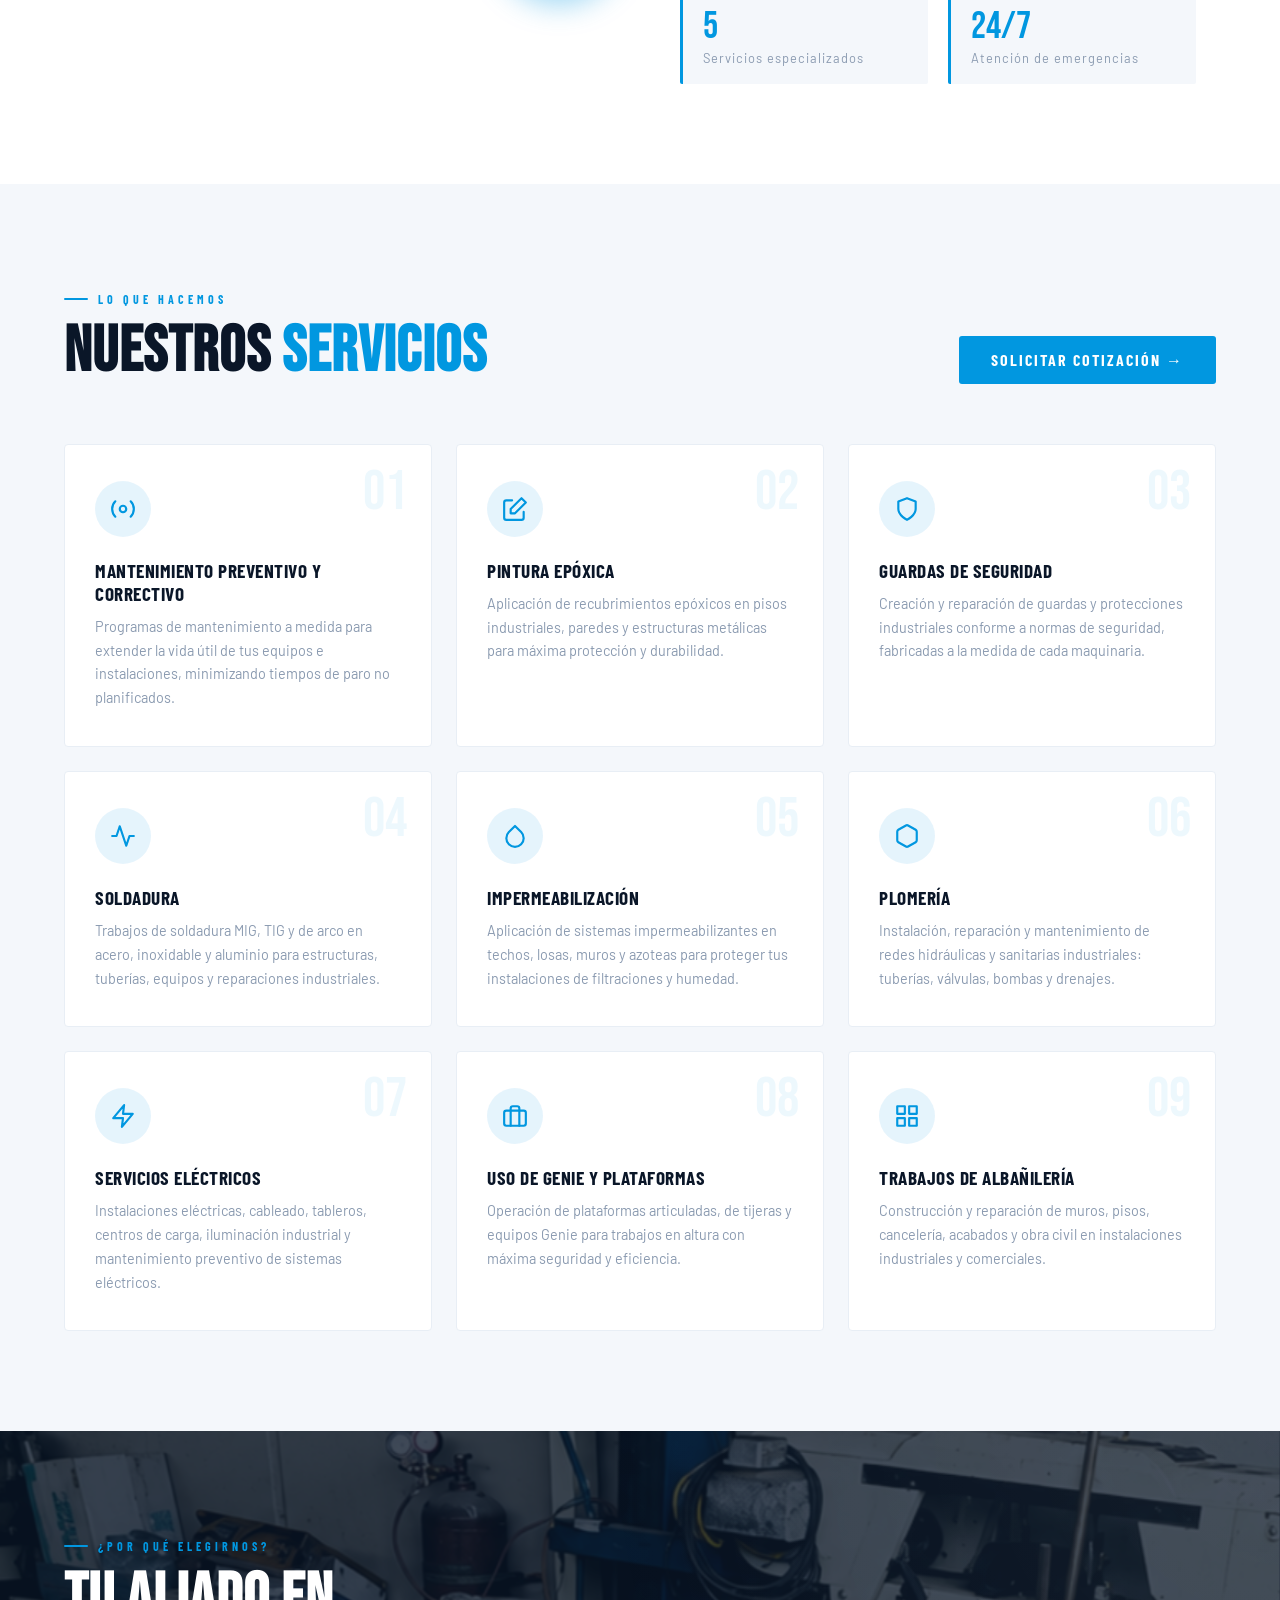
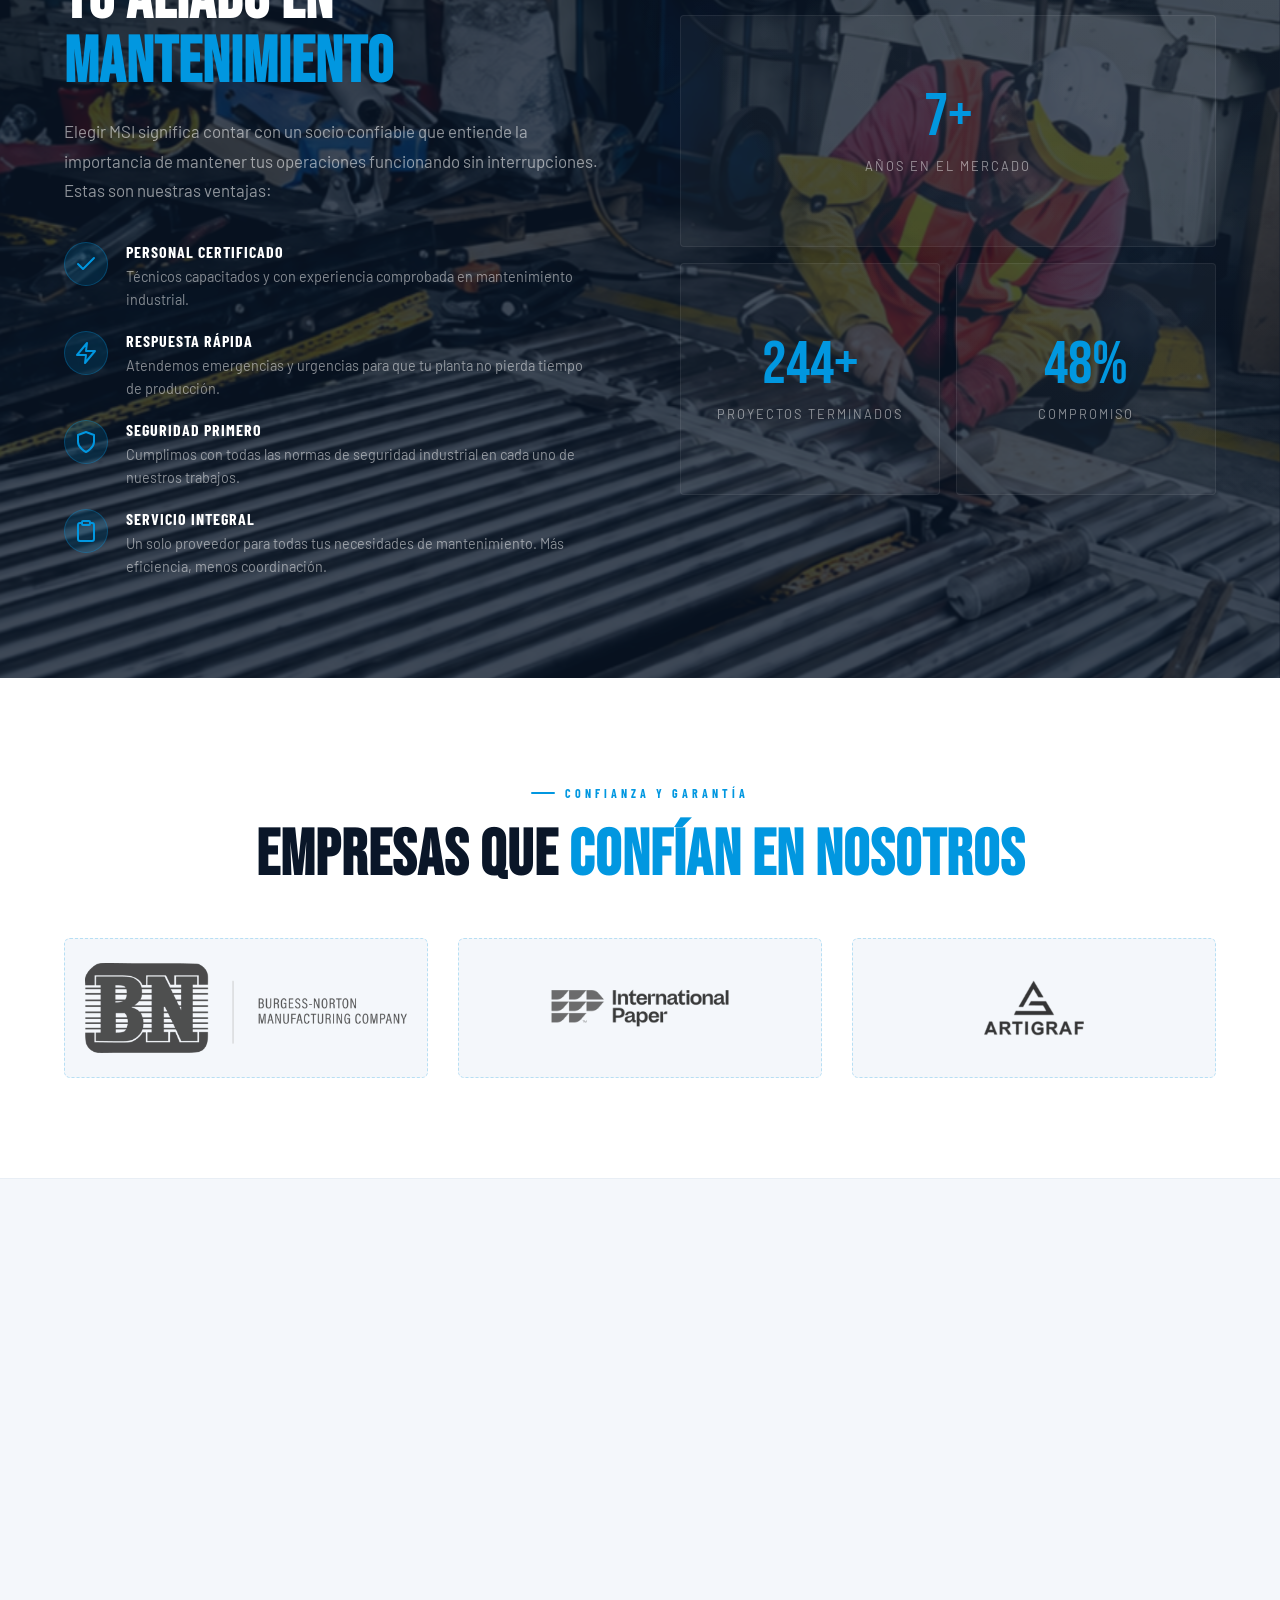
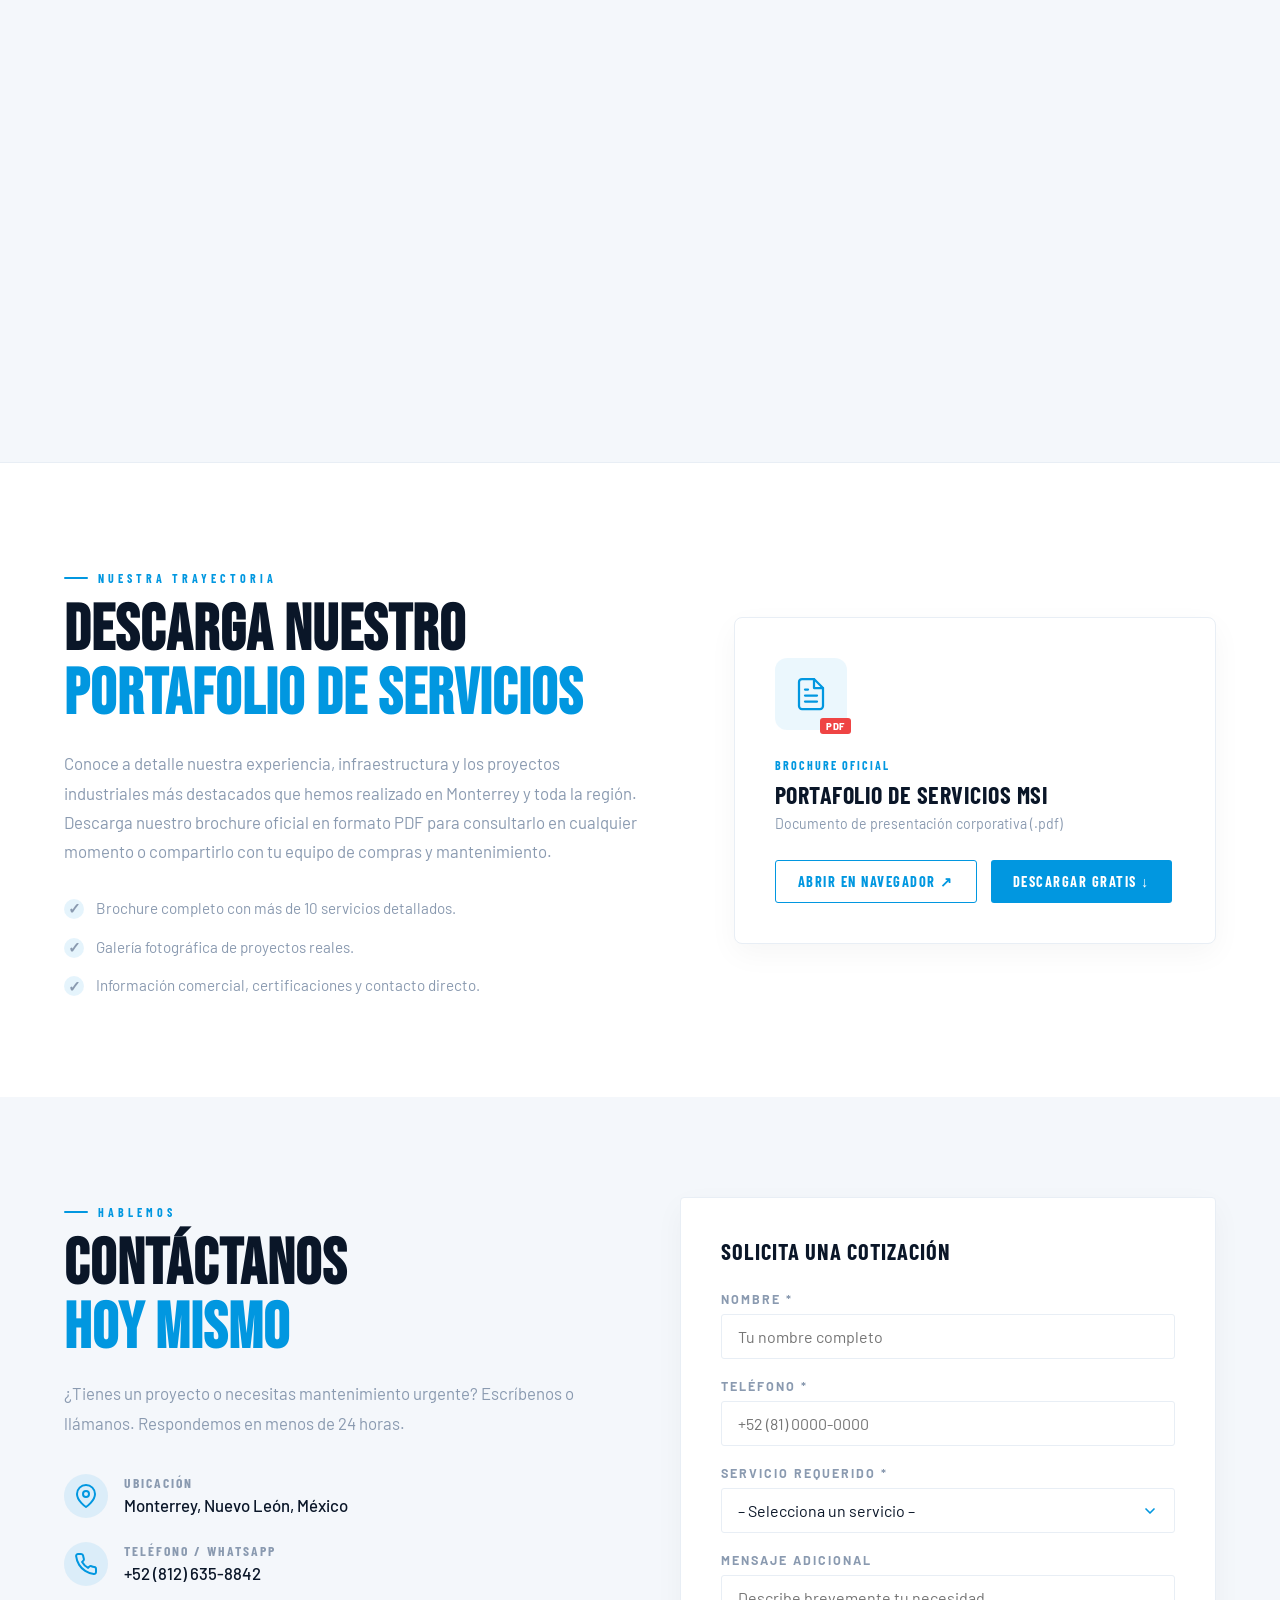
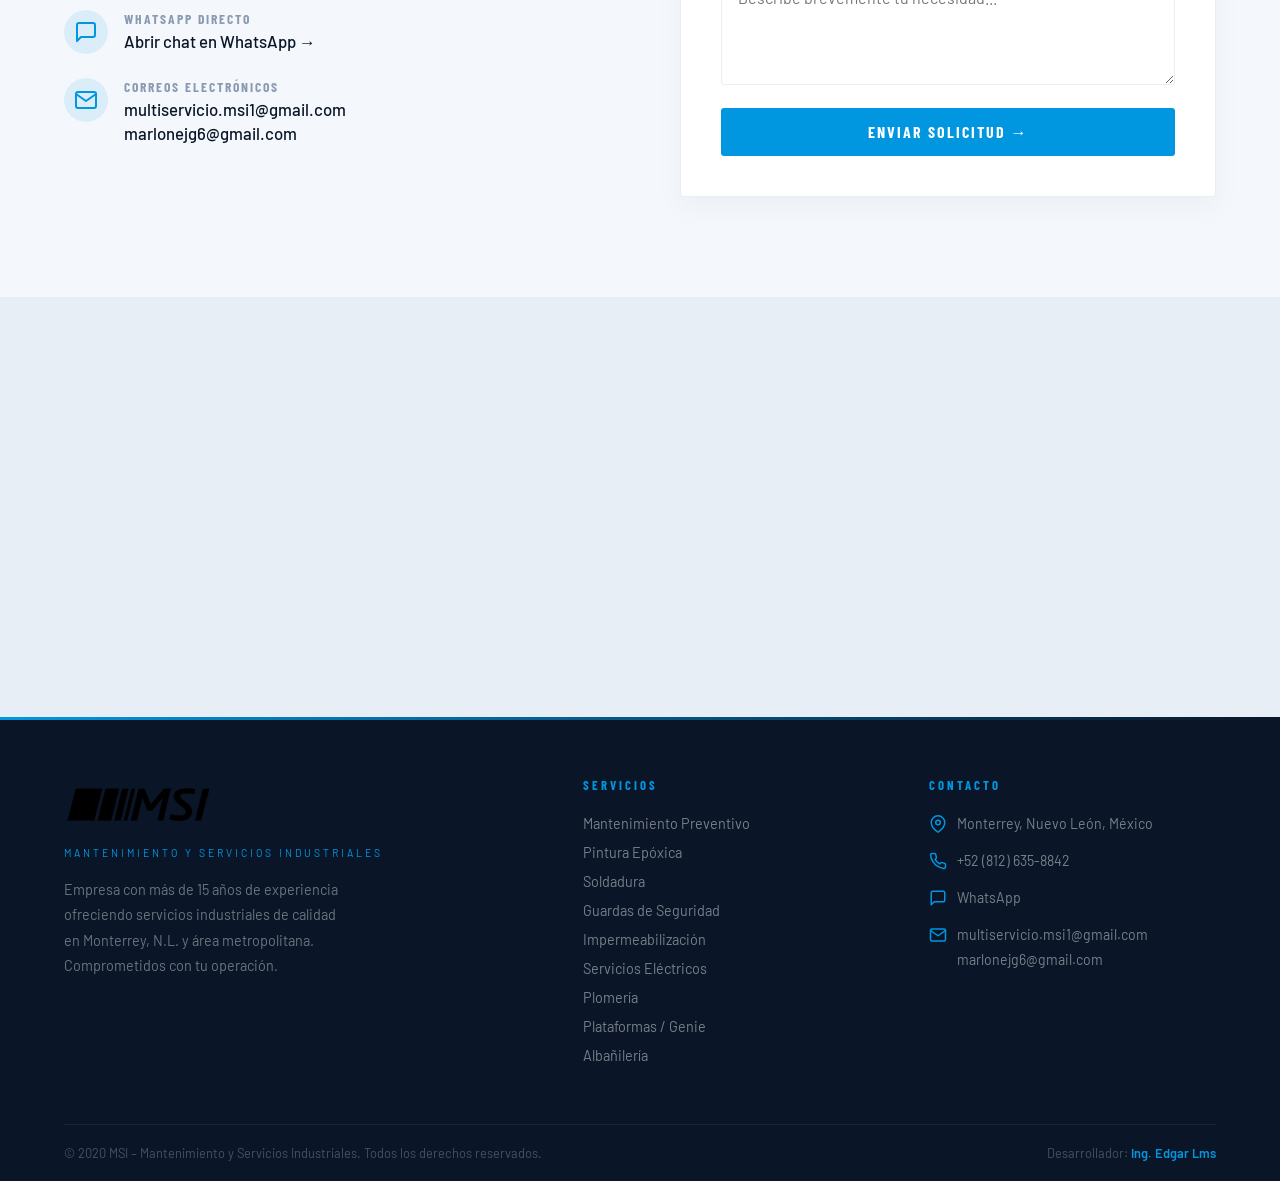
==== commit 3b80e486: "Update index.html" ====
--- a/index.html
+++ b/index.html
@@ -40,7 +40,7 @@
   <link rel="preconnect" href="https://fonts.gstatic.com" crossorigin />
 
   <!-- Styles -->
-  <link rel="stylesheet" href="css/styles.css?v=1.1" />
+  <link rel="stylesheet" href="css/styles.css?v=1.2" />
 </head>
 
 <body>
@@ -584,7 +584,7 @@
             </video>
             <div class="video-poster" style="background-image: url('assets/imagenes/vid1.webp');"></div>
             <!-- Play overlay -->
-            <div class="video-overlay" onclick="togglePlayVideo('video-proj-1')">
+            <div class="video-overlay">
               <div class="play-btn-circle">
                 <svg xmlns="http://www.w3.org/2000/svg" viewBox="0 0 24 24" fill="currentColor">
                   <path d="M8 5v14l11-7z" />
@@ -609,7 +609,7 @@
             </video>
             <div class="video-poster" style="background-image: url('assets/imagenes/vid2.webp');"></div>
             <!-- Play overlay -->
-            <div class="video-overlay" onclick="togglePlayVideo('video-proj-2')">
+            <div class="video-overlay">
               <div class="play-btn-circle">
                 <svg xmlns="http://www.w3.org/2000/svg" viewBox="0 0 24 24" fill="currentColor">
                   <path d="M8 5v14l11-7z" />
@@ -937,7 +937,7 @@
 
 
   <!-- Scripts -->
-  <script src="main.js?v=1.1"></script>
+  <script src="main.js?v=1.2"></script>
 </body>
 
 </html>
--- a/css/styles.css
+++ b/css/styles.css
@@ -1426,10 +1426,12 @@
   opacity: 1;
   transition: opacity var(--transition);
   z-index: 2;
+  pointer-events: none;
 }
 
 .video-wrapper.playing .video-poster {
   opacity: 0;
+  pointer-events: none;
 }
 
 .video-wrapper video {
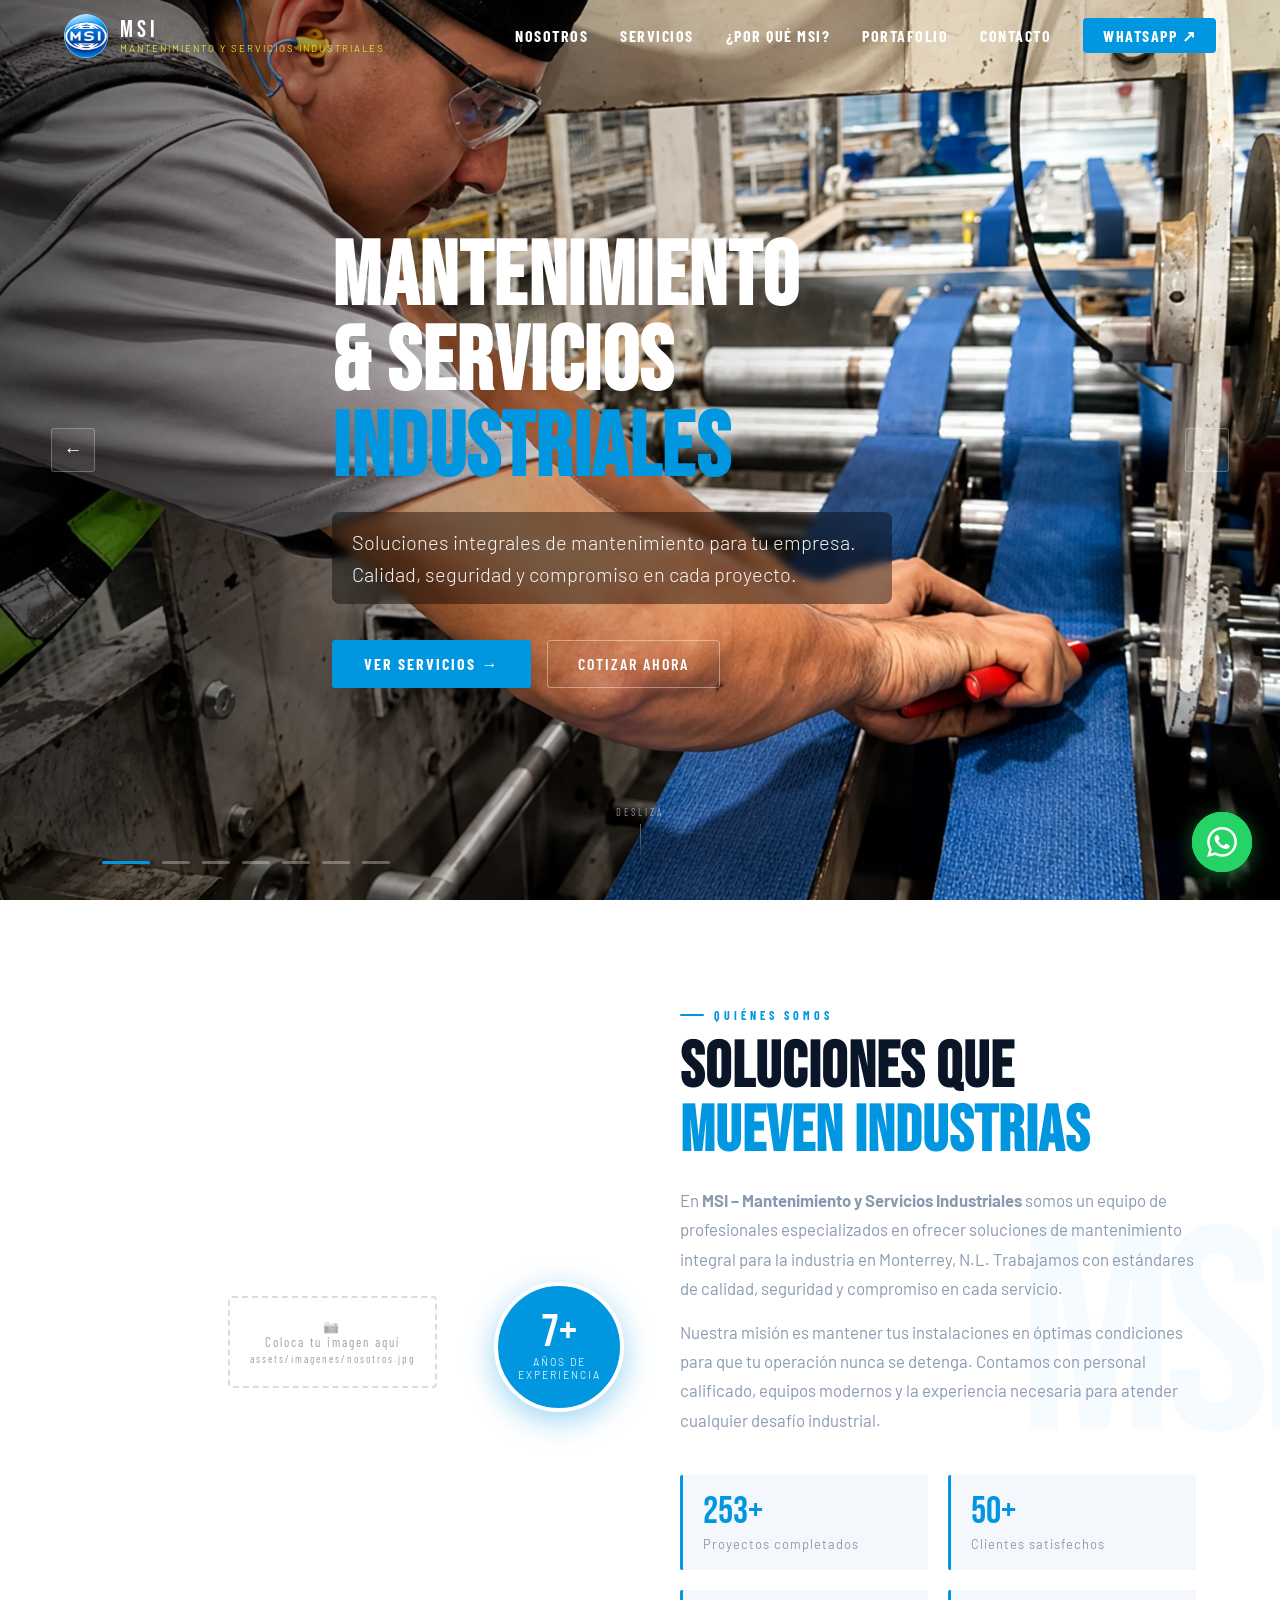
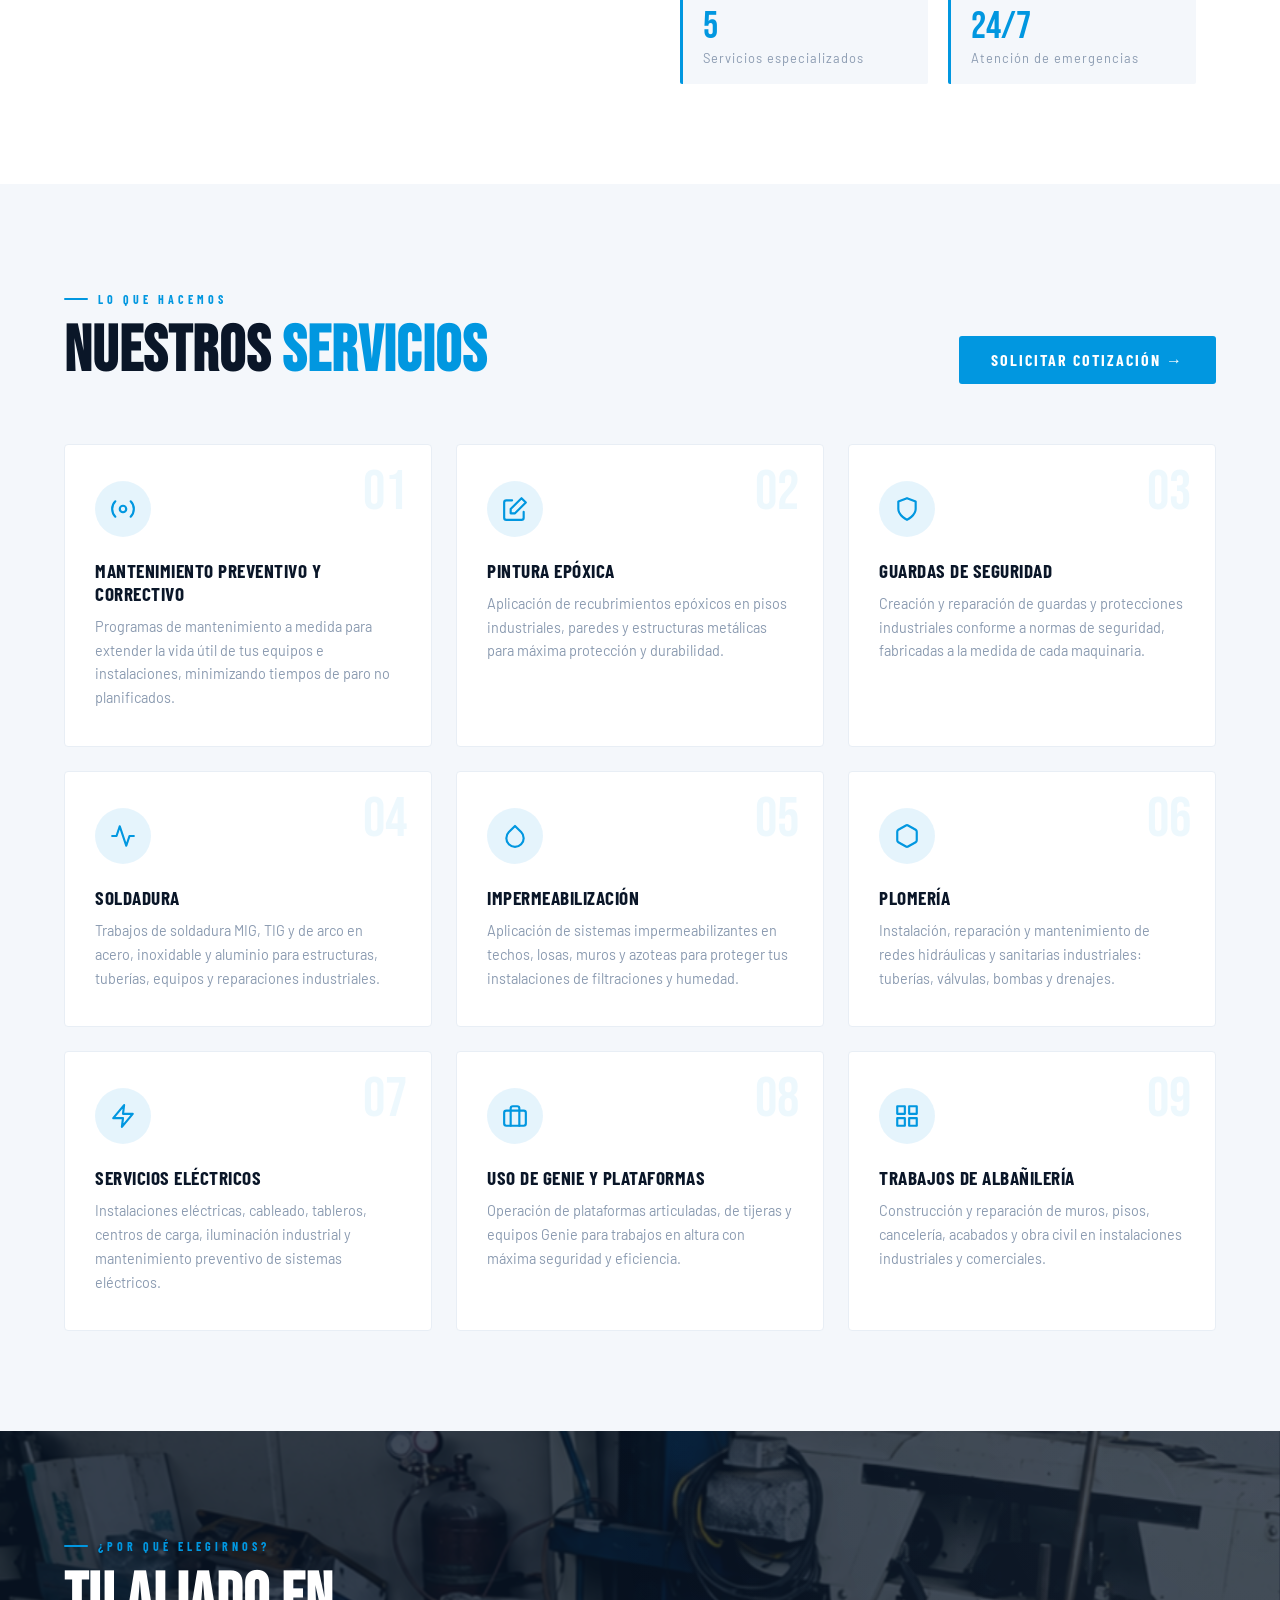
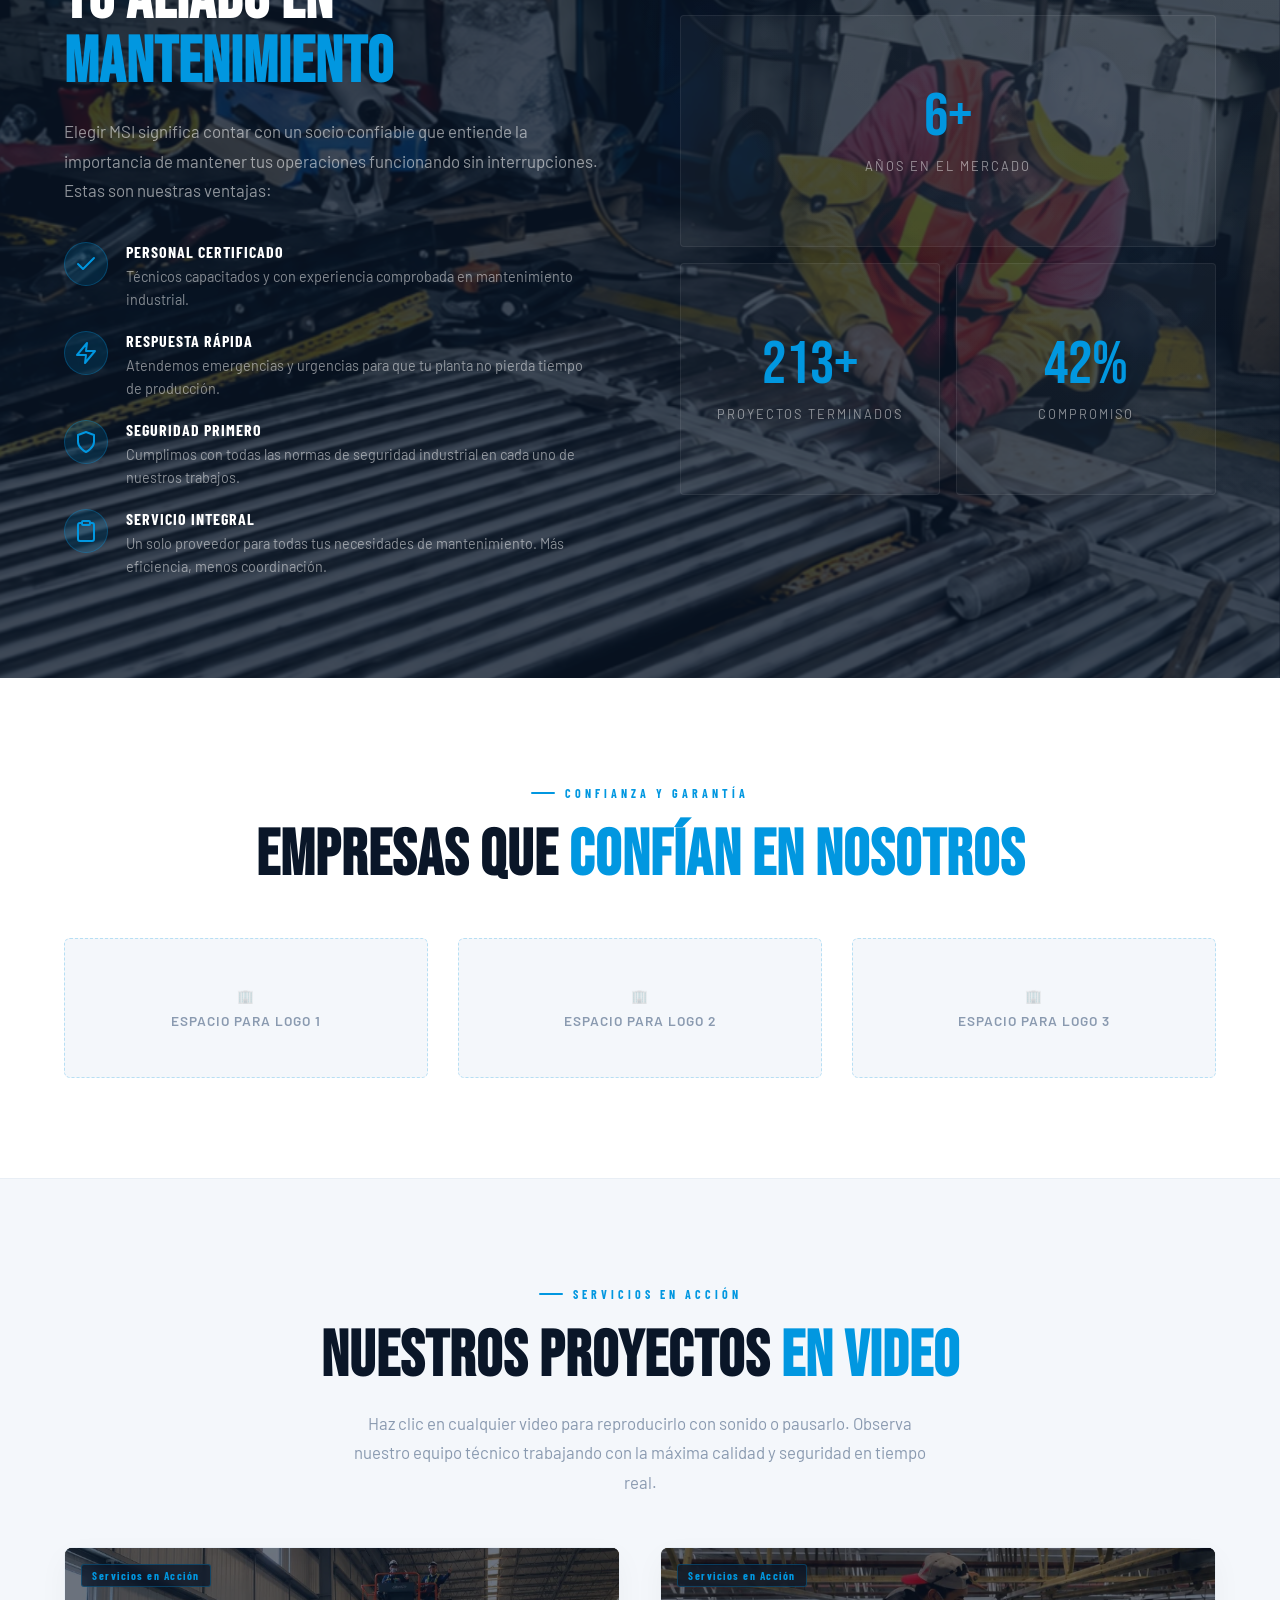
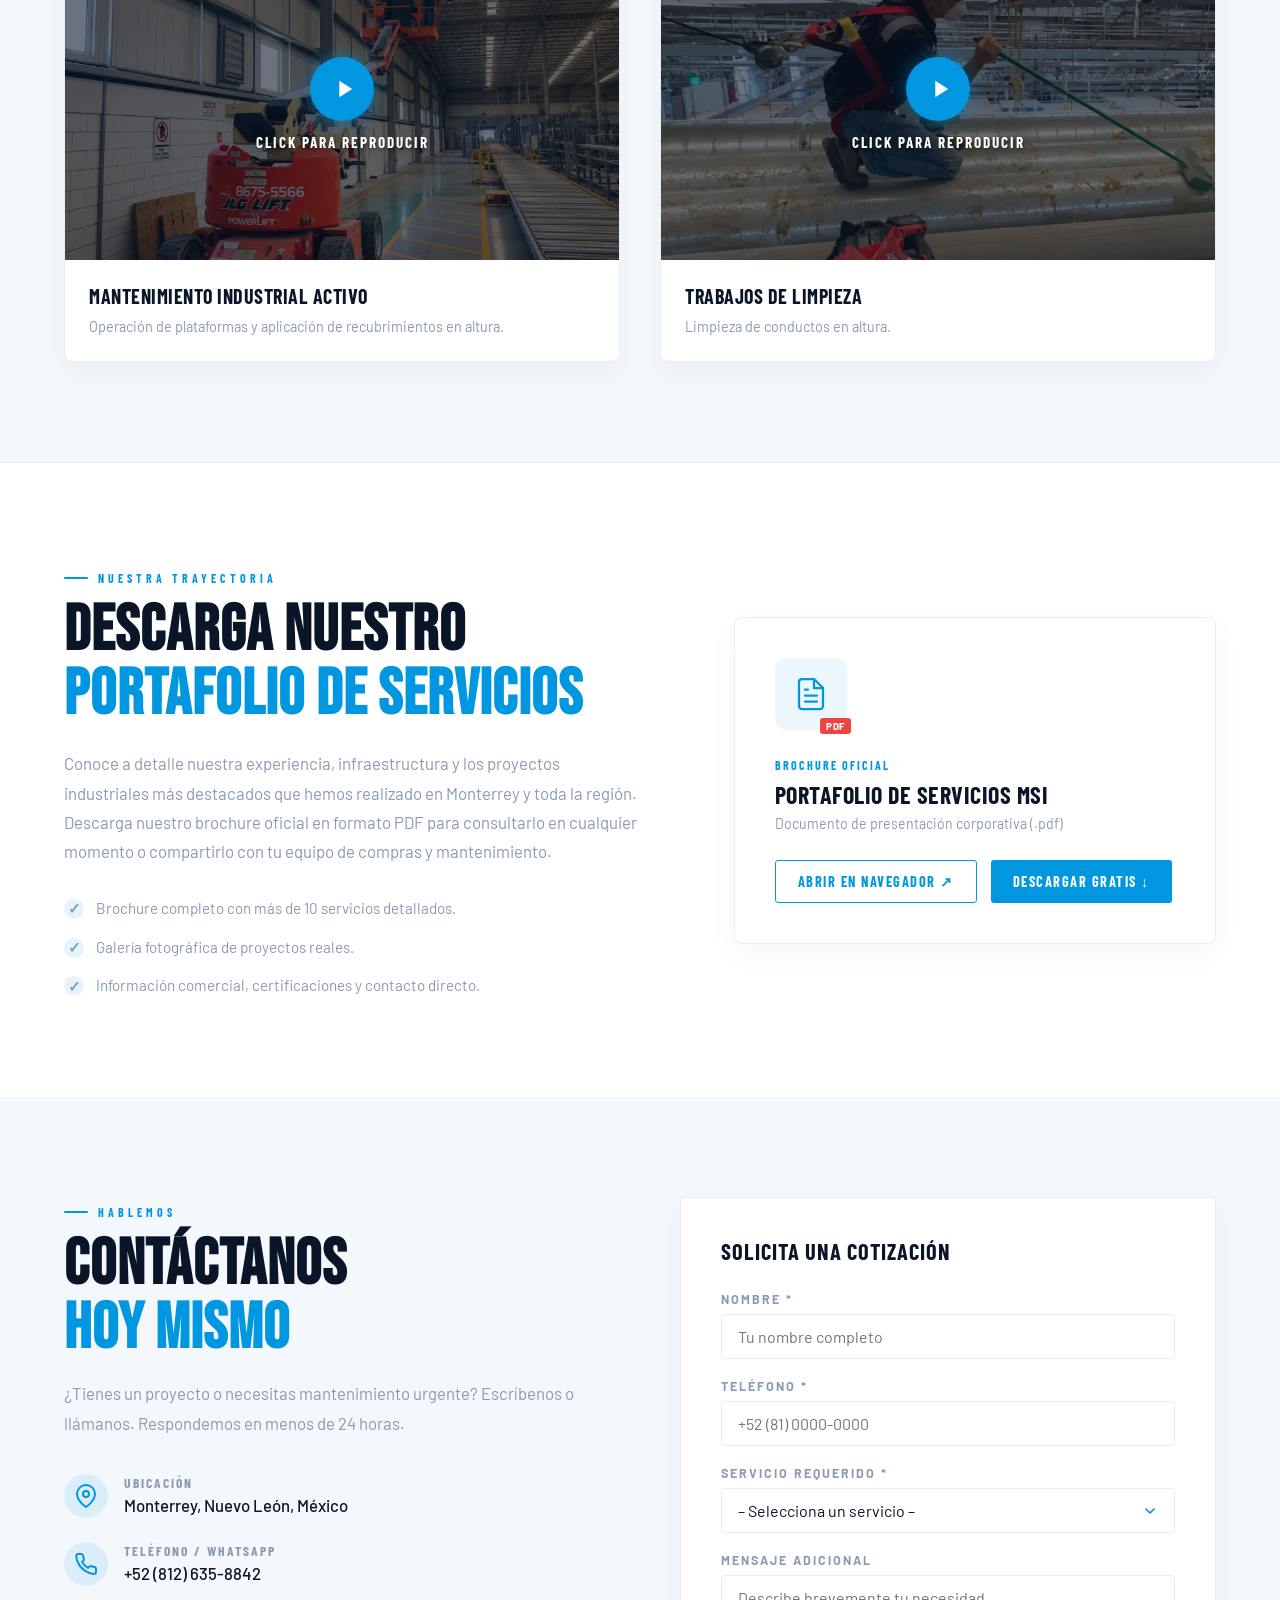
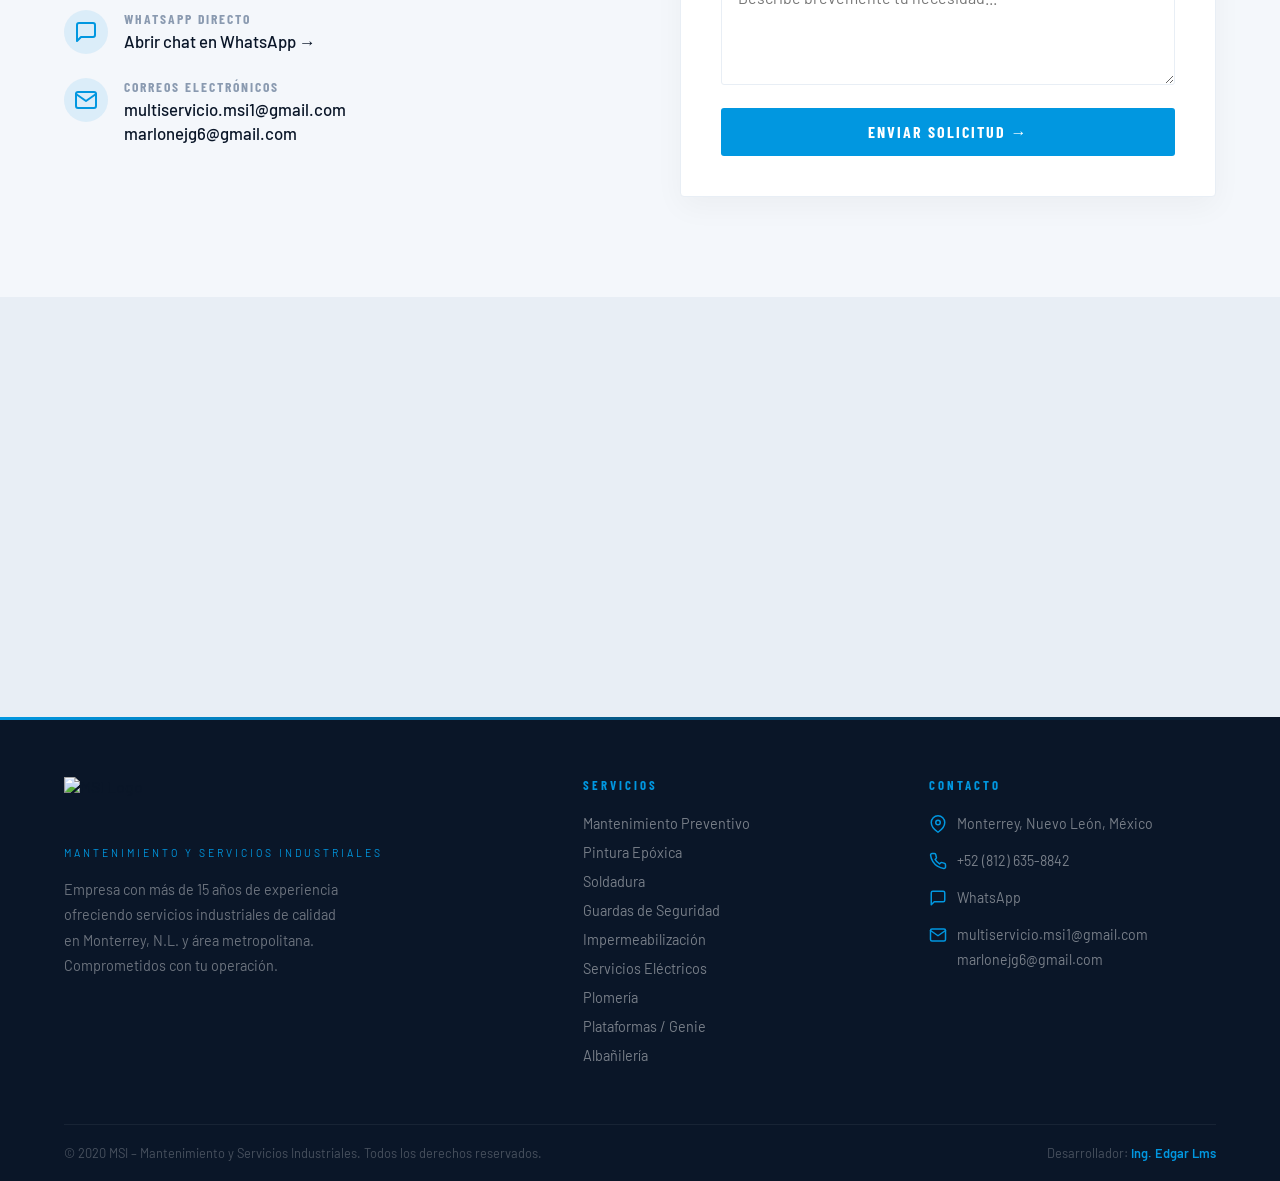
==== commit 5f8e45ea: "Optimize index.html with WebP images and preloads Removed comments related to loader and updated ima" ====
--- a/index.html
+++ b/index.html
@@ -1,3 +1,4 @@
+
 <!DOCTYPE html>
 <html lang="es">
 
@@ -18,7 +19,6 @@
   <meta property="og:title" content="MSI | Mantenimiento y Servicios Industriales – Monterrey" />
   <meta property="og:description"
     content="Empresa especializada en mantenimiento preventivo y correctivo, pintura epóxica, soldadura y servicios industriales de la más alta calidad en Monterrey, N.L." />
-  <!-- NOTA IMPORTANTE: Redes sociales como WhatsApp y Facebook requieren de una URL absoluta para poder renderizar la imagen correctamente. Cuando subas tu sitio web a internet, debes cambiar el contenido de og:image e twitter:image por la URL absoluta (ej: https://tudominio.com/assets/imagenes/logo.png) -->
   <meta property="og:image" content="assets/imagenes/logo.webp" />
   <meta property="og:image:type" content="image/webp" />
   <meta property="og:image:width" content="1200" />
@@ -35,73 +35,22 @@
 
   <title>MSI | Mantenimiento y Servicios Industriales – Monterrey</title>
 
-  <!-- Preconnect fonts -->
-  <link rel="preconnect" href="https://fonts.googleapis.com" />
-  <link rel="preconnect" href="https://fonts.gstatic.com" crossorigin />
+  <!-- Preload critical assets (above-the-fold) -->
+  <link rel="preload" href="assets/imagenes/hero1.webp" as="image" />
+  <link rel="preload" href="assets/imagenes/hero4.webp" as="image" />
+  <link rel="preload" href="fonts/bebas-neue-latin-400.woff2" as="font" type="font/woff2" crossorigin />
+  <link rel="preload" href="fonts/barlow-latin-400.woff2" as="font" type="font/woff2" crossorigin />
+  <link rel="preload" href="fonts/barlow-latin-700.woff2" as="font" type="font/woff2" crossorigin />
+  <link rel="preload" href="fonts/barlow-condensed-latin-400.woff2" as="font" type="font/woff2" crossorigin />
 
   <!-- Styles -->
   <link rel="stylesheet" href="css/styles.css?v=1.2" />
+
+  <!-- Defer non-critical JS -->
+  <script src="main.js?v=1.2" defer></script>
 </head>
 
 <body>
-
-  <!-- ============================================================
-     LOADER
-     ============================================================ -->
-  <div id="loader">
-    <div class="loader-logo-wrap">
-
-      <!-- Orbital rings wrapper -->
-      <div class="loader-orbit-wrap">
-
-        <!-- Outer ring (slow clockwise) -->
-        <svg class="loader-ring loader-ring--outer" viewBox="0 0 200 200" xmlns="http://www.w3.org/2000/svg">
-          <circle cx="100" cy="100" r="92" fill="none" stroke="rgba(1,151,224,0.18)" stroke-width="1.5" />
-          <circle cx="100" cy="100" r="92" fill="none" stroke="url(#grad-outer)" stroke-width="2.5"
-            stroke-dasharray="60 520" stroke-linecap="round" />
-          <defs>
-            <linearGradient id="grad-outer" x1="0%" y1="0%" x2="100%" y2="0%">
-              <stop offset="0%" stop-color="#0197e0" stop-opacity="0" />
-              <stop offset="100%" stop-color="#0197e0" stop-opacity="1" />
-            </linearGradient>
-          </defs>
-        </svg>
-
-        <!-- Middle ring (fast counter-clockwise) -->
-        <svg class="loader-ring loader-ring--mid" viewBox="0 0 200 200" xmlns="http://www.w3.org/2000/svg">
-          <circle cx="100" cy="100" r="76" fill="none" stroke="rgba(1,151,224,0.12)" stroke-width="1" />
-          <circle cx="100" cy="100" r="76" fill="none" stroke="url(#grad-mid)" stroke-width="3"
-            stroke-dasharray="40 440" stroke-linecap="round" />
-          <defs>
-            <linearGradient id="grad-mid" x1="0%" y1="0%" x2="100%" y2="0%">
-              <stop offset="0%" stop-color="#00d4ff" stop-opacity="0" />
-              <stop offset="100%" stop-color="#00d4ff" stop-opacity="0.9" />
-            </linearGradient>
-          </defs>
-        </svg>
-
-        <!-- Inner ring (medium clockwise, dots style) -->
-        <svg class="loader-ring loader-ring--inner" viewBox="0 0 200 200" xmlns="http://www.w3.org/2000/svg">
-          <circle cx="100" cy="100" r="60" fill="none" stroke="rgba(1,151,224,0.25)" stroke-width="1"
-            stroke-dasharray="4 12" stroke-linecap="round" />
-        </svg>
-
-        <!-- Logo circle -->
-        <div class="loader-logo-circle">
-          <!-- Replace src with your actual logo: assets/imagenes/logo.png -->
-          <img src="assets/imagenes/logo.webp" alt="MSI Logo"
-            onerror="this.style.display='none'; this.nextElementSibling.style.display='flex';" />
-          <span class="logo-placeholder" style="display:none;">MSI</span>
-        </div>
-
-      </div><!-- /.loader-orbit-wrap -->
-
-      <div class="loader-sub">Mantenimiento y Servicios Industriales</div>
-      <div class="loader-bar-wrap">
-        <div class="loader-bar"></div>
-      </div>
-    </div>
-  </div>
 
 
   <!-- ============================================================
@@ -110,8 +59,7 @@
   <header>
     <a href="#hero" class="header-logo">
       <div class="header-logo-img">
-        <!-- Replace with your actual logo: assets/imagenes/logo.png -->
-        <img src="assets/imagenes/logo.webp" alt="MSI Logo"
+        <img src="assets/imagenes/logo.webp" alt="MSI Logo" width="48" height="48"
           onerror="this.style.display='none'; this.nextElementSibling.style.display='flex';" />
         <span class="logo-placeholder" style="display:none;">MSI</span>
       </div>
@@ -202,7 +150,7 @@
       </div>
 
       <!-- Scroll hint -->
-      <div class="scroll-hint">Scroll</div>
+      <div class="scroll-hint">Desliza</div>
     </div>
   </section>
 
@@ -218,7 +166,7 @@
         <div class="nosotros-img-wrap reveal">
           <div class="nosotros-img-placeholder">
             <!-- Replace with: <img src="assets/imagenes/nosotros.jpg" alt="Equipo MSI" /> -->
-            <img src="assets/imagenes/nosotros.png" alt="Equipo MSI"
+            <img src="assets/imagenes/nosotros.webp" alt="Equipo MSI" loading="lazy"
               onerror="this.parentElement.innerHTML='<div style=\'color:rgba(10,22,40,0.4);font-family:Barlow Condensed,sans-serif;font-size:0.8rem;letter-spacing:2px;text-align:center;padding:20px;border:2px dashed rgba(10,22,40,0.15);border-radius:4px;\'>📷<br>Coloca tu imagen aquí<br><small>assets/imagenes/nosotros.jpg</small></div>'" />
           </div>
           <div class="nosotros-img-badge">
@@ -526,34 +474,32 @@
       <div class="empresas-grid reveal" data-delay="100">
         <!-- Empresa 1 -->
         <div class="empresa-logo-item">
-          <img src="assets/imagenes/cliente1.png" alt="Empresa Aliada"
+          <img src="assets/imagenes/cliente1.webp" alt="Empresa Aliada" loading="lazy"
             onerror="this.style.display='none'; this.nextElementSibling.style.display='flex';" />
           <div class="empresa-placeholder" style="display:none;">
             <span class="empresa-placeholder-icon">🏢</span>
             <span>Espacio para logo 1</span>
-            <small>cliente1.png</small>
+
           </div>
         </div>
 
         <!-- Empresa 2 -->
         <div class="empresa-logo-item">
-          <img src="assets/imagenes/cliente2.png" alt="Empresa Aliada"
+          <img src="assets/imagenes/cliente2.webp" alt="Empresa Aliada" loading="lazy"
             onerror="this.style.display='none'; this.nextElementSibling.style.display='flex';" />
           <div class="empresa-placeholder" style="display:none;">
             <span class="empresa-placeholder-icon">🏢</span>
             <span>Espacio para logo 2</span>
-            <small>cliente2.png</small>
           </div>
         </div>
 
         <!-- Empresa 3 -->
         <div class="empresa-logo-item">
-          <img src="assets/imagenes/cliente3.png" alt="Empresa Aliada"
+          <img src="assets/imagenes/cliente3.webp" alt="Empresa Aliada" loading="lazy"
             onerror="this.style.display='none'; this.nextElementSibling.style.display='flex';" />
           <div class="empresa-placeholder" style="display:none;">
             <span class="empresa-placeholder-icon">🏢</span>
             <span>Espacio para logo 3</span>
-            <small>cliente3.png</small>
           </div>
         </div>
       </div>
@@ -833,7 +779,7 @@
         <!-- Brand -->
         <div class="footer-brand">
           <div class="footer-logo-wrap">
-            <img src="assets/imagenes/logv.png" class="footer-logo" alt="MSI Logo" />
+            <img src="assets/imagenes/logv.webp" class="footer-logo" alt="MSI Logo" loading="lazy" />
             <div>
               <div class="footer-brand-sub">Mantenimiento y Servicios Industriales</div>
             </div>
@@ -936,8 +882,6 @@
   </a>
 
 
-  <!-- Scripts -->
-  <script src="main.js?v=1.2"></script>
 </body>
 
 </html>
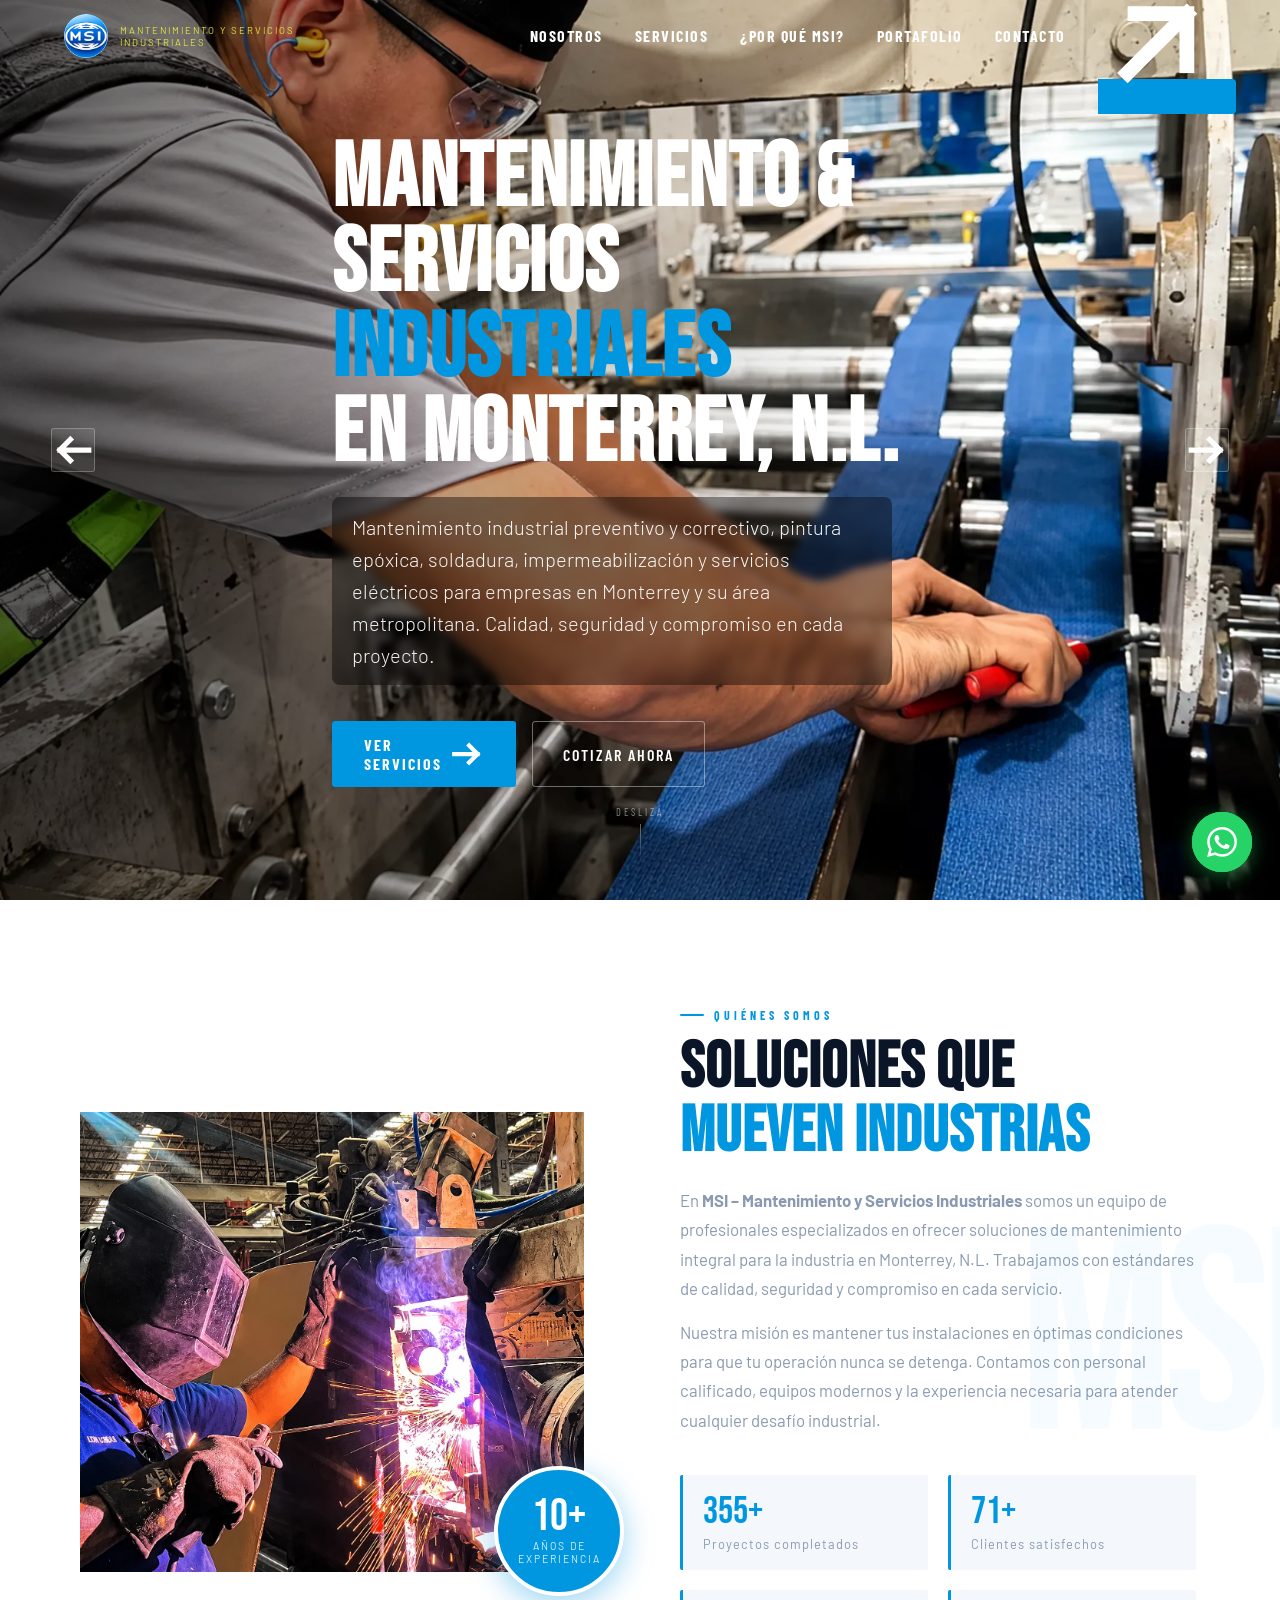
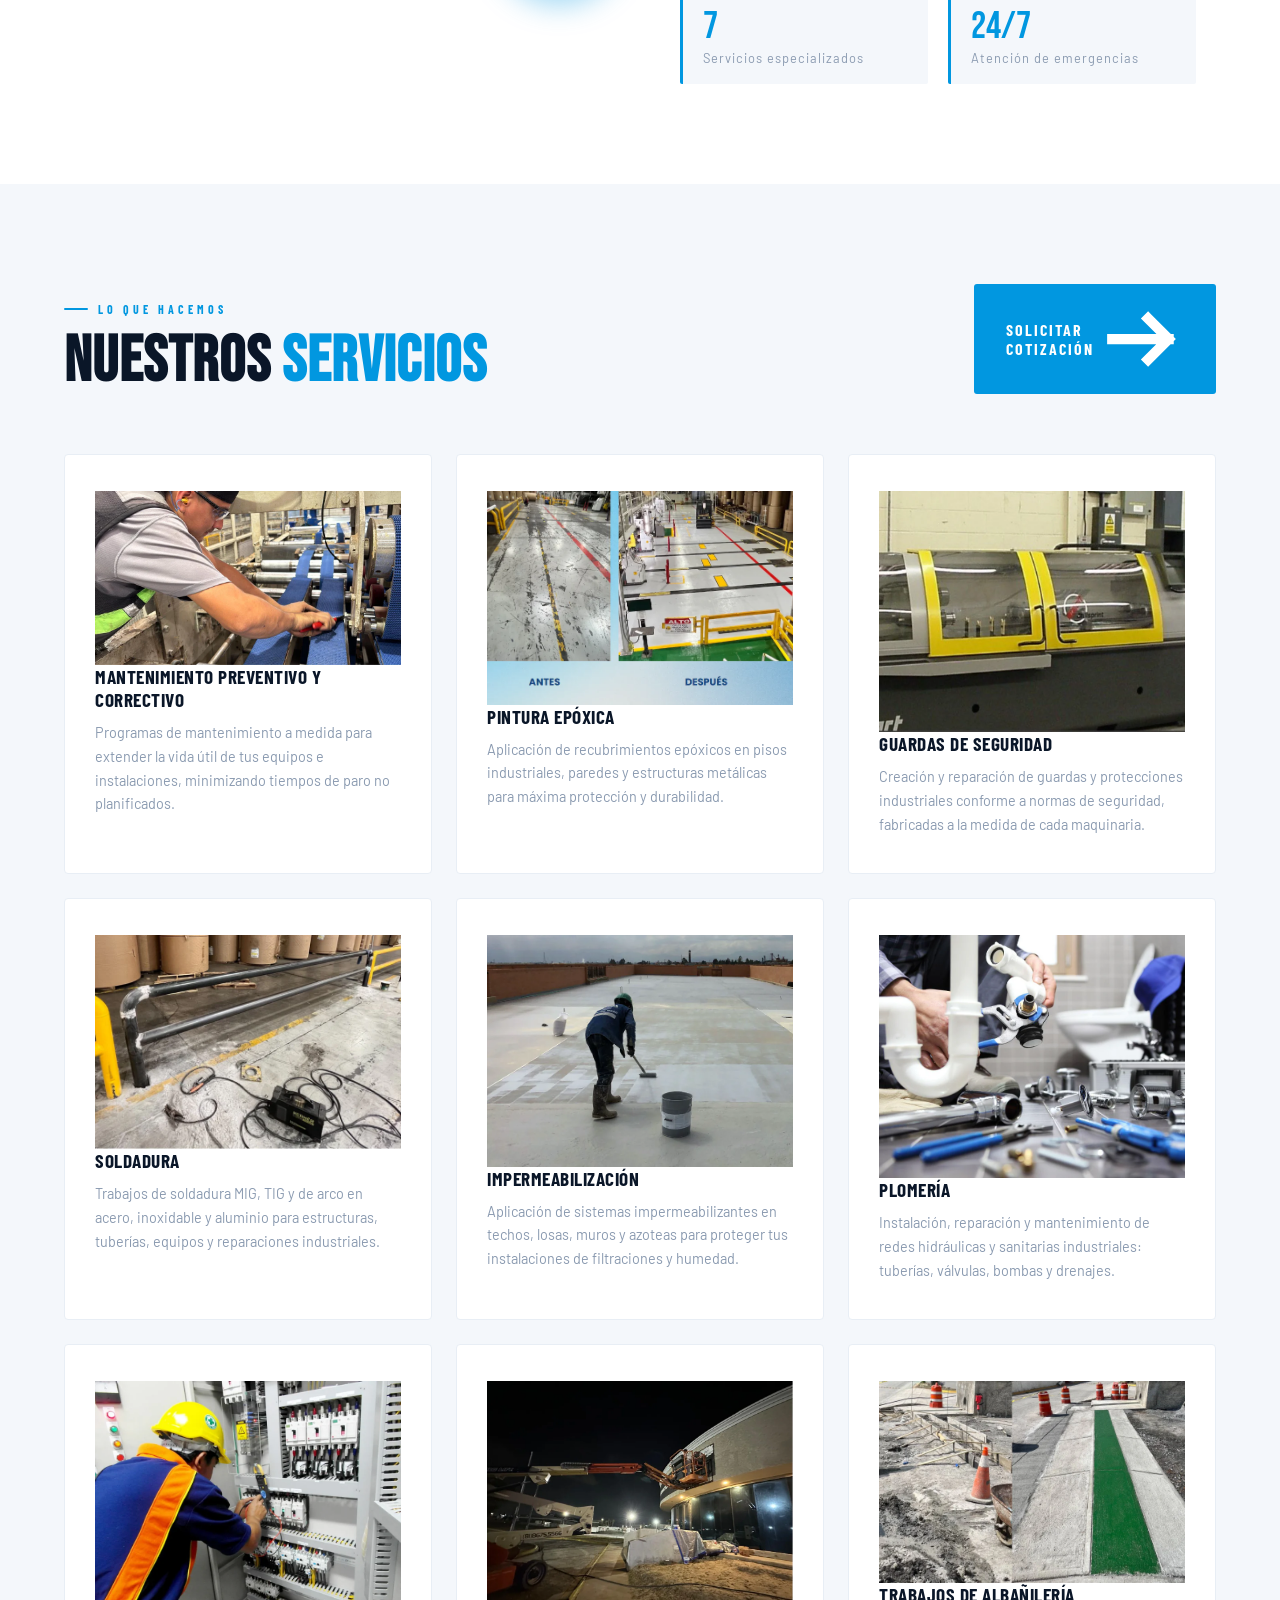
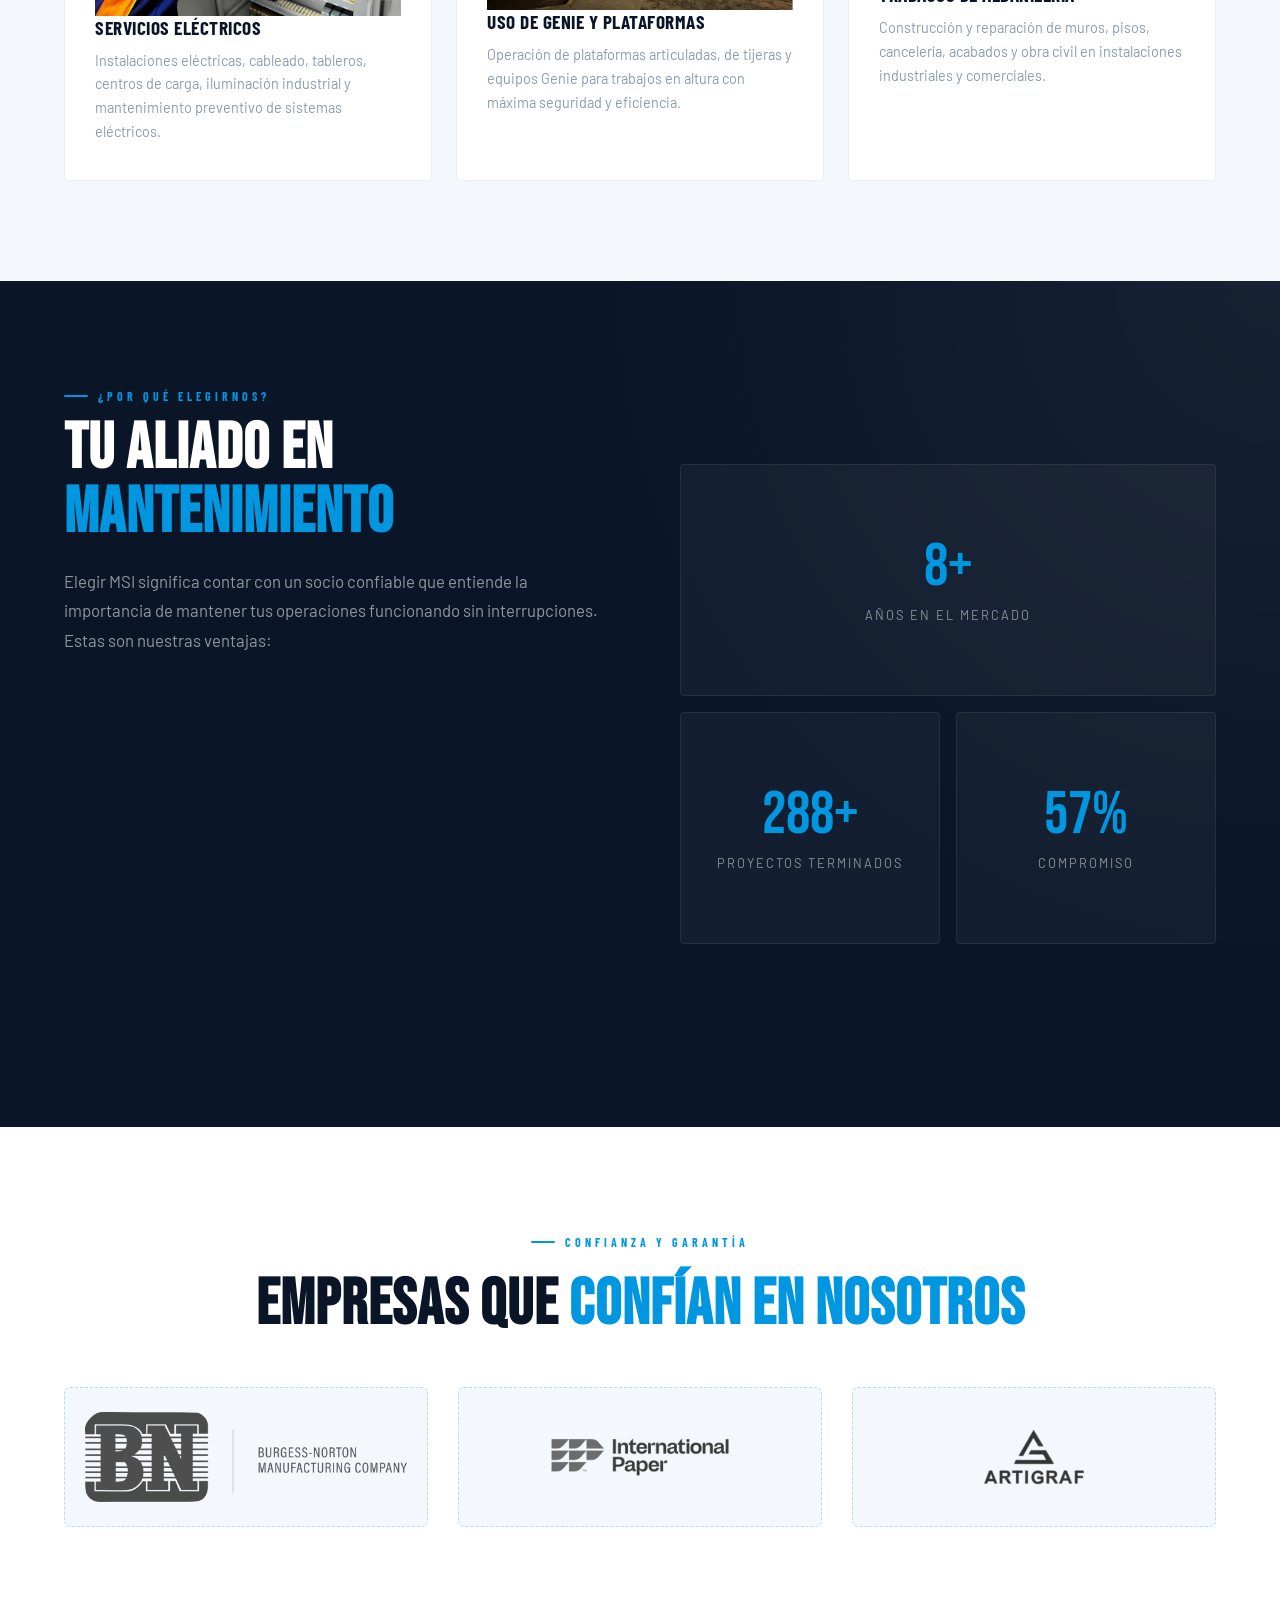
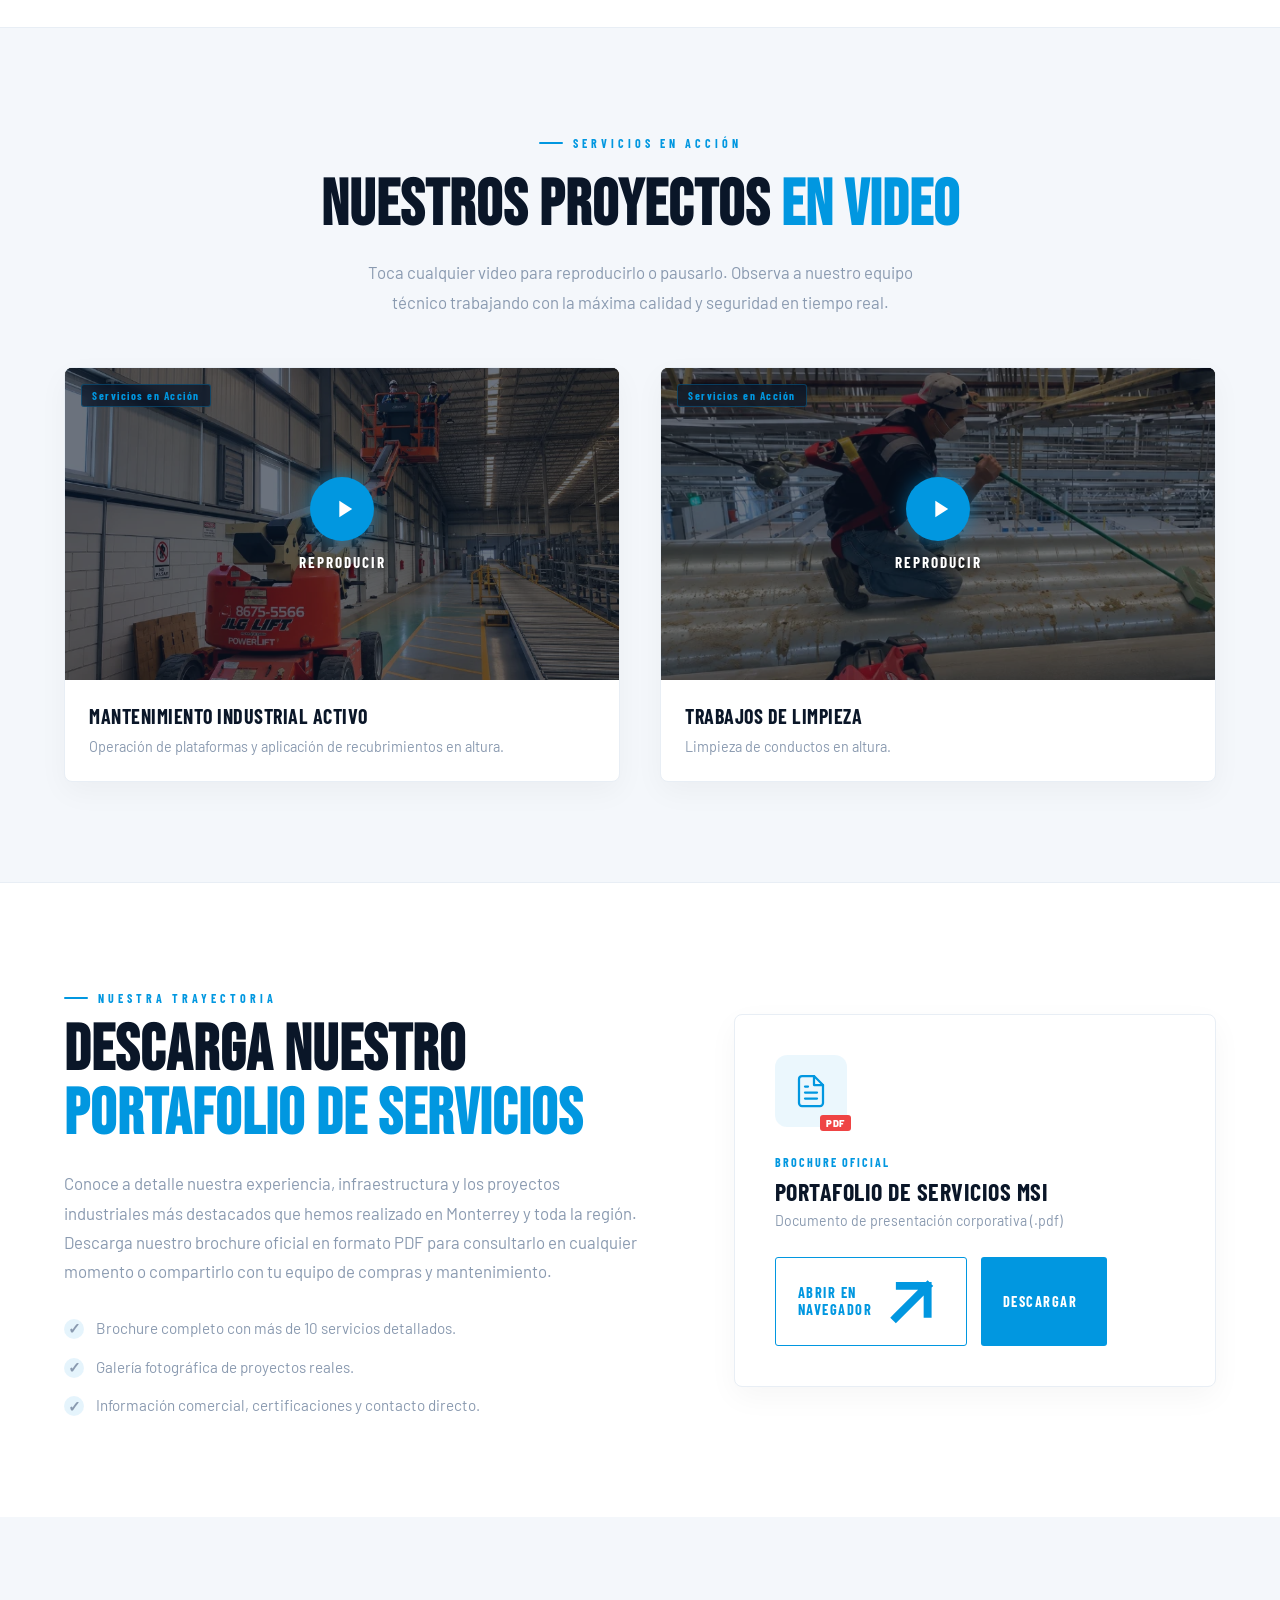
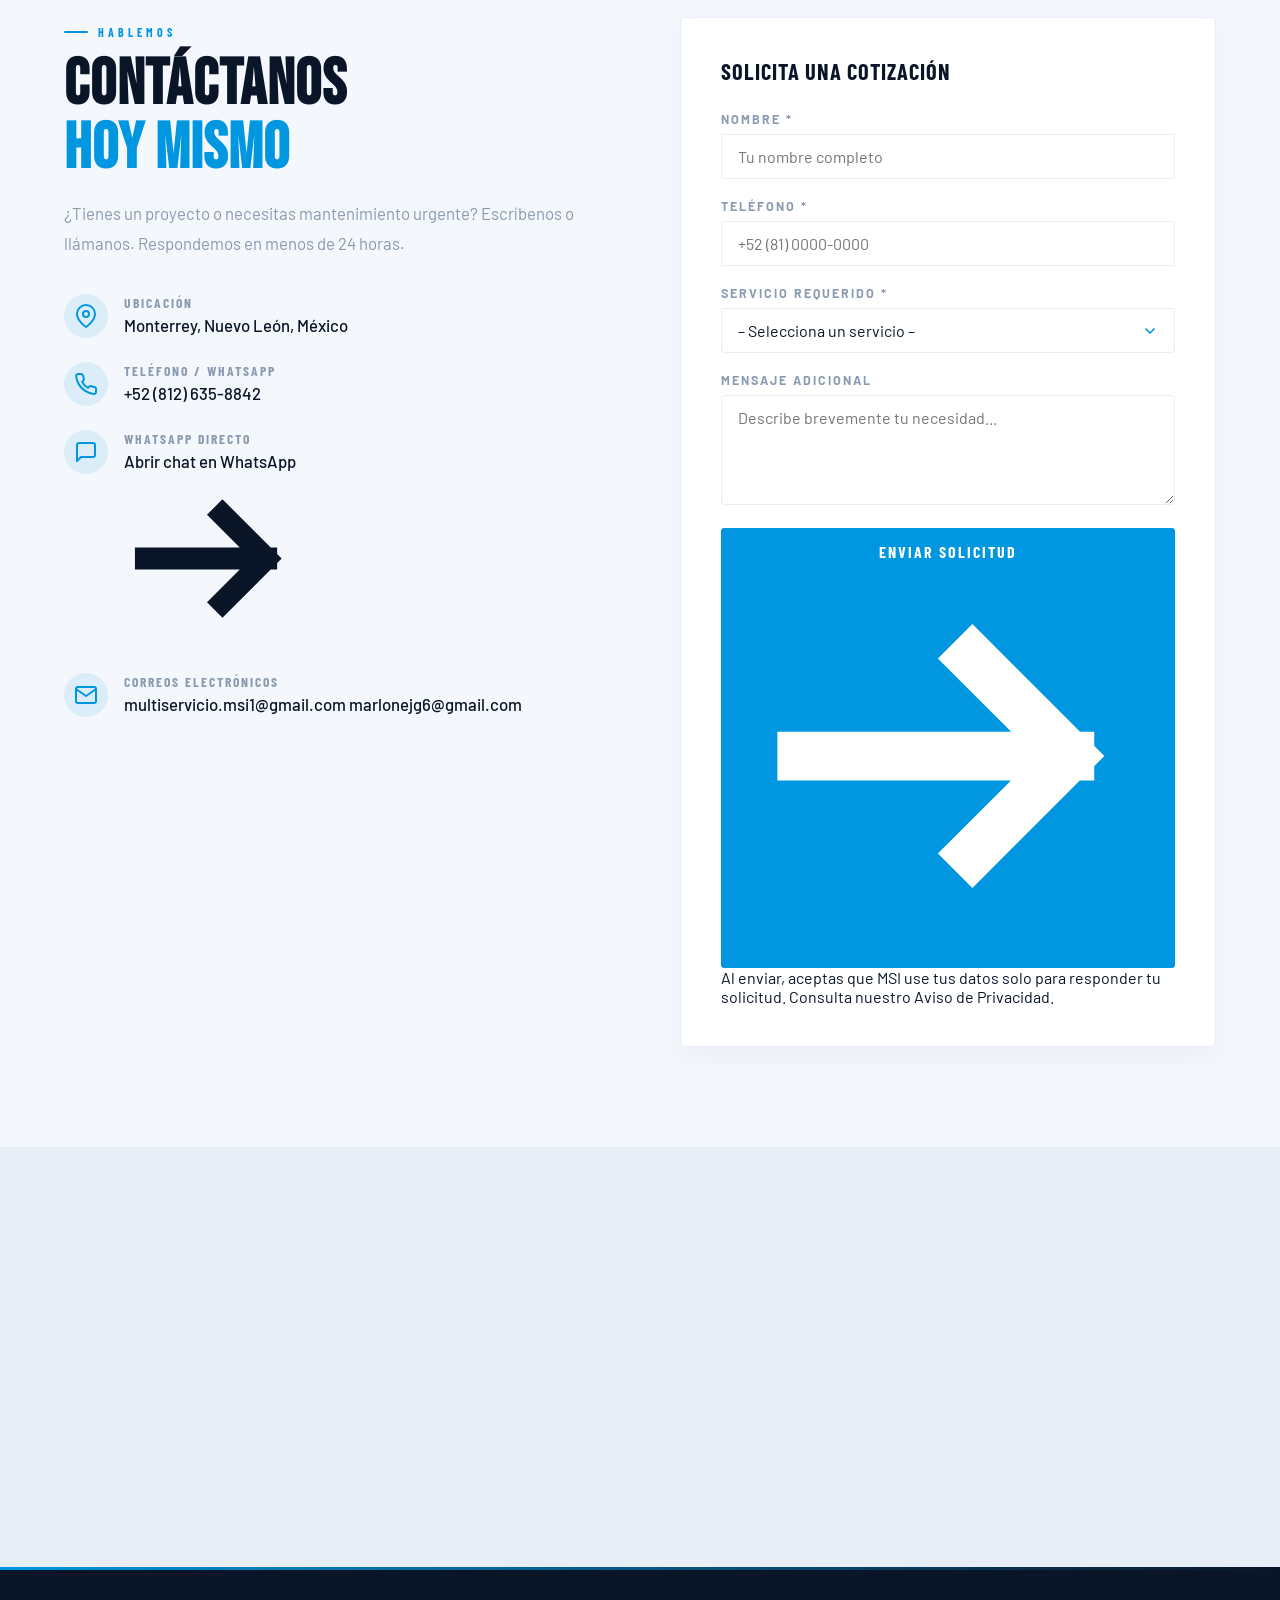
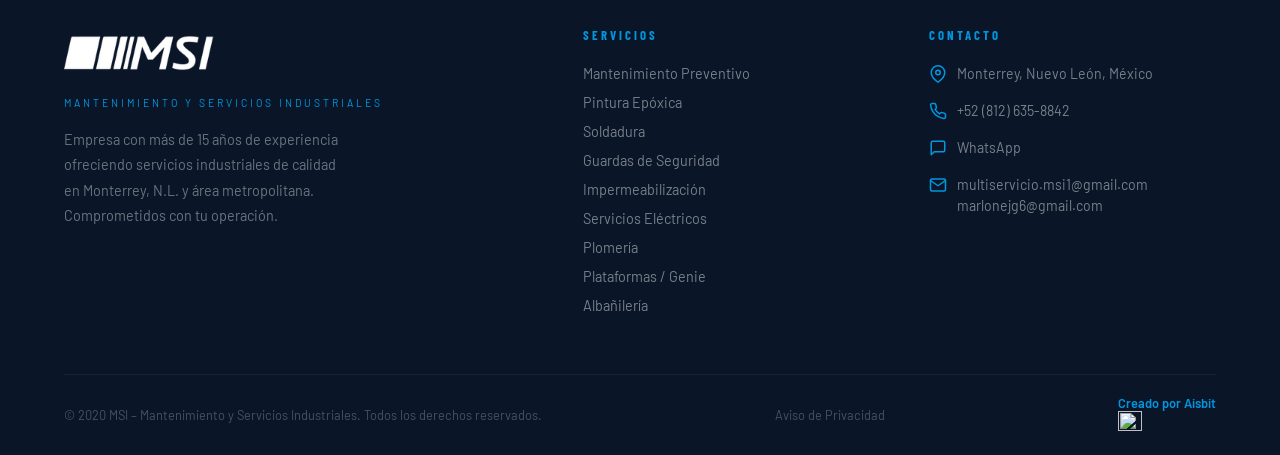
==== commit 26546dce: "Add files via upload" ====
--- a/index.html
+++ b/index.html
@@ -1,887 +1 @@
-
-<!DOCTYPE html>
-<html lang="es">
-
-<head>
-  <meta charset="UTF-8" />
-  <meta name="viewport" content="width=device-width, initial-scale=1.0, viewport-fit=cover" />
-  <meta name="description"
-    content="MSI – Mantenimiento y Servicios Industriales. Empresa especializada en mantenimiento preventivo y correctivo, pintura epóxica, soldadura, impermeabilización, plomería, servicios eléctricos y más en Monterrey, N.L." />
-  <meta name="keywords"
-    content="mantenimiento industrial, servicios industriales, soldadura, pintura epoxica, Monterrey, NL" />
-
-  <!-- Favicons / Iconos de Navegador -->
-  <link rel="icon" type="image/png" href="assets/imagenes/logo.webp" />
-  <link rel="apple-touch-icon" href="assets/imagenes/logo.webp" />
-
-  <!-- Open Graph / Meta etiquetas para compartir en Redes Sociales (Facebook, WhatsApp, LinkedIn, etc.) -->
-  <meta property="og:type" content="website" />
-  <meta property="og:title" content="MSI | Mantenimiento y Servicios Industriales – Monterrey" />
-  <meta property="og:description"
-    content="Empresa especializada en mantenimiento preventivo y correctivo, pintura epóxica, soldadura y servicios industriales de la más alta calidad en Monterrey, N.L." />
-  <meta property="og:image" content="assets/imagenes/logo.webp" />
-  <meta property="og:image:type" content="image/webp" />
-  <meta property="og:image:width" content="1200" />
-  <meta property="og:image:height" content="630" />
-  <meta property="og:url" content="https://msi.com.mx" />
-  <meta property="og:site_name" content="MSI Mantenimiento" />
-
-  <!-- Twitter Cards (X) -->
-  <meta name="twitter:card" content="summary_large_image" />
-  <meta name="twitter:title" content="MSI | Mantenimiento y Servicios Industriales – Monterrey" />
-  <meta name="twitter:description"
-    content="Empresa especializada en mantenimiento preventivo y correctivo, pintura epóxica, soldadura y servicios industriales de la más alta calidad en Monterrey, N.L." />
-  <meta name="twitter:image" content="assets/imagenes/logo.webp" />
-
-  <title>MSI | Mantenimiento y Servicios Industriales – Monterrey</title>
-
-  <!-- Preload critical assets (above-the-fold) -->
-  <link rel="preload" href="assets/imagenes/hero1.webp" as="image" />
-  <link rel="preload" href="assets/imagenes/hero4.webp" as="image" />
-  <link rel="preload" href="fonts/bebas-neue-latin-400.woff2" as="font" type="font/woff2" crossorigin />
-  <link rel="preload" href="fonts/barlow-latin-400.woff2" as="font" type="font/woff2" crossorigin />
-  <link rel="preload" href="fonts/barlow-latin-700.woff2" as="font" type="font/woff2" crossorigin />
-  <link rel="preload" href="fonts/barlow-condensed-latin-400.woff2" as="font" type="font/woff2" crossorigin />
-
-  <!-- Styles -->
-  <link rel="stylesheet" href="css/styles.css?v=1.2" />
-
-  <!-- Defer non-critical JS -->
-  <script src="main.js?v=1.2" defer></script>
-</head>
-
-<body>
-
-
-  <!-- ============================================================
-     HEADER
-     ============================================================ -->
-  <header>
-    <a href="#hero" class="header-logo">
-      <div class="header-logo-img">
-        <img src="assets/imagenes/logo.webp" alt="MSI Logo" width="48" height="48"
-          onerror="this.style.display='none'; this.nextElementSibling.style.display='flex';" />
-        <span class="logo-placeholder" style="display:none;">MSI</span>
-      </div>
-      <div class="header-logo-text">
-        <span class="brand">MSI</span>
-        <span class="tagline">Mantenimiento y Servicios Industriales</span>
-      </div>
-    </a>
-
-    <nav>
-      <ul>
-        <li><a href="#nosotros">Nosotros</a></li>
-        <li><a href="#servicios">Servicios</a></li>
-        <li><a href="#porque">¿Por qué MSI?</a></li>
-        <li><a href="#portafolio">Portafolio</a></li>
-        <li><a href="#contacto">Contacto</a></li>
-        <li><a href="https://wa.me/528126358842" target="_blank" class="nav-cta">WhatsApp ↗</a></li>
-      </ul>
-    </nav>
-
-    <button class="hamburger" aria-label="Menú">
-      <span></span><span></span><span></span>
-    </button>
-  </header>
-
-  <!-- Mobile nav -->
-  <nav class="mobile-nav">
-    <a href="#nosotros">Nosotros</a>
-    <a href="#servicios">Servicios</a>
-    <a href="#porque">¿Por qué MSI?</a>
-    <a href="#portafolio">Portafolio</a>
-    <a href="#contacto">Contacto</a>
-    <a href="https://wa.me/528126358842" target="_blank">WhatsApp ↗</a>
-  </nav>
-
-
-  <!-- ============================================================
-     HERO CAROUSEL
-     ============================================================ -->
-  <section id="hero">
-    <div class="carousel">
-
-      <div class="carousel-slides">
-        <!-- Slides: replace background images in CSS or add <img> tags inside each slide -->
-        <div class="slide active"></div>
-        <div class="slide"></div>
-        <div class="slide"></div>
-        <div class="slide"></div>
-        <div class="slide"></div>
-        <div class="slide"></div>
-        <div class="slide"></div>
-      </div>
-
-      <!-- Hero text content -->
-      <div class="hero-content">
-        <h1 class="hero-title">
-          Mantenimiento<br>
-          &amp; Servicios<br>
-          <span class="accent">Industriales</span>
-        </h1>
-
-        <p class="hero-subtitle">
-          Soluciones integrales de mantenimiento para tu empresa.
-          Calidad, seguridad y compromiso en cada proyecto.
-        </p>
-
-        <div class="hero-actions">
-          <a href="#servicios" class="btn-primary">Ver Servicios →</a>
-          <a href="#contacto" class="btn-outline">Cotizar Ahora</a>
-        </div>
-      </div>
-
-      <!-- Dots -->
-      <div class="carousel-controls">
-        <div class="carousel-dot active"></div>
-        <div class="carousel-dot"></div>
-        <div class="carousel-dot"></div>
-        <div class="carousel-dot"></div>
-        <div class="carousel-dot"></div>
-        <div class="carousel-dot"></div>
-        <div class="carousel-dot"></div>
-      </div>
-
-      <!-- Arrows -->
-      <div class="carousel-arrows">
-        <button class="carousel-arrow prev" aria-label="Anterior">&#8592;</button>
-        <button class="carousel-arrow next" aria-label="Siguiente">&#8594;</button>
-      </div>
-
-      <!-- Scroll hint -->
-      <div class="scroll-hint">Desliza</div>
-    </div>
-  </section>
-
-
-  <!-- ============================================================
-     NOSOTROS
-     ============================================================ -->
-  <section id="nosotros">
-    <div class="container">
-      <div class="nosotros-grid">
-
-        <!-- Image side -->
-        <div class="nosotros-img-wrap reveal">
-          <div class="nosotros-img-placeholder">
-            <!-- Replace with: <img src="assets/imagenes/nosotros.jpg" alt="Equipo MSI" /> -->
-            <img src="assets/imagenes/nosotros.webp" alt="Equipo MSI" loading="lazy"
-              onerror="this.parentElement.innerHTML='<div style=\'color:rgba(10,22,40,0.4);font-family:Barlow Condensed,sans-serif;font-size:0.8rem;letter-spacing:2px;text-align:center;padding:20px;border:2px dashed rgba(10,22,40,0.15);border-radius:4px;\'>📷<br>Coloca tu imagen aquí<br><small>assets/imagenes/nosotros.jpg</small></div>'" />
-          </div>
-          <div class="nosotros-img-badge">
-            <div class="years count-up" data-target="15" data-suffix="+">0+</div>
-            <div class="years-label">Años de<br>Experiencia</div>
-          </div>
-        </div>
-
-        <!-- Text side -->
-        <div class="nosotros-content reveal" data-delay="150">
-          <div class="section-label">Quiénes Somos</div>
-          <h2 class="section-title">Soluciones que<br><span class="accent">mueven industrias</span></h2>
-
-          <p class="section-text" style="margin-top:22px;">
-            En <strong>MSI – Mantenimiento y Servicios Industriales</strong> somos un equipo de profesionales
-            especializados en ofrecer soluciones de mantenimiento integral para la industria en Monterrey, N.L.
-            Trabajamos con estándares de calidad, seguridad y compromiso en cada servicio.
-          </p>
-
-          <p class="section-text" style="margin-top:14px;">
-            Nuestra misión es mantener tus instalaciones en óptimas condiciones para que tu operación
-            nunca se detenga. Contamos con personal calificado, equipos modernos y la experiencia necesaria
-            para atender cualquier desafío industrial.
-          </p>
-
-          <div class="nosotros-stats">
-            <div class="stat-card reveal">
-              <div class="num count-up" data-target="500" data-suffix="+">0+</div>
-              <div class="label">Proyectos completados</div>
-            </div>
-            <div class="stat-card reveal" data-delay="100">
-              <div class="num count-up" data-target="100" data-suffix="+">0+</div>
-              <div class="label">Clientes satisfechos</div>
-            </div>
-            <div class="stat-card reveal" data-delay="200">
-              <div class="num count-up" data-target="10" data-suffix="">0</div>
-              <div class="label">Servicios especializados</div>
-            </div>
-            <div class="stat-card reveal" data-delay="300">
-              <div class="num">24/7</div>
-              <div class="label">Atención de emergencias</div>
-            </div>
-          </div>
-        </div>
-
-      </div>
-    </div>
-  </section>
-
-
-  <!-- ============================================================
-     SERVICIOS
-     ============================================================ -->
-  <section id="servicios">
-    <div class="container">
-      <div class="servicios-header">
-        <div>
-          <div class="section-label">Lo que hacemos</div>
-          <h2 class="section-title">Nuestros <span class="accent">Servicios</span></h2>
-        </div>
-        <a href="#contacto" class="btn-primary">Solicitar cotización →</a>
-      </div>
-
-      <div class="services-grid">
-
-        <!-- 1. Mantenimiento preventivo y correctivo -->
-        <div class="service-card reveal">
-          <span class="service-num">01</span>
-          <div class="service-icon">
-            <svg xmlns="http://www.w3.org/2000/svg" width="26" height="26" viewBox="0 0 24 24" fill="none"
-              stroke="#0197e0" stroke-width="2" stroke-linecap="round" stroke-linejoin="round">
-              <circle cx="12" cy="12" r="3" />
-              <path d="M19.07 4.93a10 10 0 0 1 0 14.14M4.93 4.93a10 10 0 0 0 0 14.14" />
-            </svg>
-          </div>
-          <h3 class="service-title">Mantenimiento Preventivo y Correctivo</h3>
-          <p class="service-desc">Programas de mantenimiento a medida para extender la vida útil de tus equipos e
-            instalaciones, minimizando tiempos de paro no planificados.</p>
-        </div>
-
-        <!-- 2. Pintura epóxica -->
-        <div class="service-card reveal" data-delay="80">
-          <span class="service-num">02</span>
-          <div class="service-icon">
-            <svg xmlns="http://www.w3.org/2000/svg" width="26" height="26" viewBox="0 0 24 24" fill="none"
-              stroke="#0197e0" stroke-width="2" stroke-linecap="round" stroke-linejoin="round">
-              <path d="M20 14.66V20a2 2 0 0 1-2 2H4a2 2 0 0 1-2-2V6a2 2 0 0 1 2-2h5.34" />
-              <polygon points="18 2 22 6 12 16 8 16 8 12 18 2" />
-            </svg>
-          </div>
-          <h3 class="service-title">Pintura Epóxica</h3>
-          <p class="service-desc">Aplicación de recubrimientos epóxicos en pisos industriales, paredes y estructuras
-            metálicas para máxima protección y durabilidad.</p>
-        </div>
-
-        <!-- 3. Guardas de seguridad -->
-        <div class="service-card reveal" data-delay="160">
-          <span class="service-num">03</span>
-          <div class="service-icon">
-            <svg xmlns="http://www.w3.org/2000/svg" width="26" height="26" viewBox="0 0 24 24" fill="none"
-              stroke="#0197e0" stroke-width="2" stroke-linecap="round" stroke-linejoin="round">
-              <path d="M12 22s8-4 8-10V5l-8-3-8 3v7c0 6 8 10 8 10z" />
-            </svg>
-          </div>
-          <h3 class="service-title">Guardas de Seguridad</h3>
-          <p class="service-desc">Creación y reparación de guardas y protecciones industriales conforme a normas de
-            seguridad, fabricadas a la medida de cada maquinaria.</p>
-        </div>
-
-        <!-- 4. Soldadura -->
-        <div class="service-card reveal" data-delay="240">
-          <span class="service-num">04</span>
-          <div class="service-icon">
-            <svg xmlns="http://www.w3.org/2000/svg" width="26" height="26" viewBox="0 0 24 24" fill="none"
-              stroke="#0197e0" stroke-width="2" stroke-linecap="round" stroke-linejoin="round">
-              <polyline points="22 12 18 12 15 21 9 3 6 12 2 12" />
-            </svg>
-          </div>
-          <h3 class="service-title">Soldadura</h3>
-          <p class="service-desc">Trabajos de soldadura MIG, TIG y de arco en acero, inoxidable y aluminio para
-            estructuras, tuberías, equipos y reparaciones industriales.</p>
-        </div>
-
-        <!-- 5. Impermeabilización -->
-        <div class="service-card reveal" data-delay="320">
-          <span class="service-num">05</span>
-          <div class="service-icon">
-            <svg xmlns="http://www.w3.org/2000/svg" width="26" height="26" viewBox="0 0 24 24" fill="none"
-              stroke="#0197e0" stroke-width="2" stroke-linecap="round" stroke-linejoin="round">
-              <path d="M12 2.69l5.66 5.66a8 8 0 1 1-11.31 0z" />
-            </svg>
-          </div>
-          <h3 class="service-title">Impermeabilización</h3>
-          <p class="service-desc">Aplicación de sistemas impermeabilizantes en techos, losas, muros y azoteas para
-            proteger tus instalaciones de filtraciones y humedad.</p>
-        </div>
-
-        <!-- 6. Plomería -->
-        <div class="service-card reveal" data-delay="400">
-          <span class="service-num">06</span>
-          <div class="service-icon">
-            <svg xmlns="http://www.w3.org/2000/svg" width="26" height="26" viewBox="0 0 24 24" fill="none"
-              stroke="#0197e0" stroke-width="2" stroke-linecap="round" stroke-linejoin="round">
-              <path
-                d="M21 16V8a2 2 0 0 0-1-1.73l-7-4a2 2 0 0 0-2 0l-7 4A2 2 0 0 0 3 8v8a2 2 0 0 0 1 1.73l7 4a2 2 0 0 0 2 0l7-4A2 2 0 0 0 21 16z" />
-            </svg>
-          </div>
-          <h3 class="service-title">Plomería</h3>
-          <p class="service-desc">Instalación, reparación y mantenimiento de redes hidráulicas y sanitarias
-            industriales: tuberías, válvulas, bombas y drenajes.</p>
-        </div>
-
-        <!-- 7. Servicios eléctricos -->
-        <div class="service-card reveal" data-delay="480">
-          <span class="service-num">07</span>
-          <div class="service-icon">
-            <svg xmlns="http://www.w3.org/2000/svg" width="26" height="26" viewBox="0 0 24 24" fill="none"
-              stroke="#0197e0" stroke-width="2" stroke-linecap="round" stroke-linejoin="round">
-              <polygon points="13 2 3 14 12 14 11 22 21 10 12 10 13 2" />
-            </svg>
-          </div>
-          <h3 class="service-title">Servicios Eléctricos</h3>
-          <p class="service-desc">Instalaciones eléctricas, cableado, tableros, centros de carga, iluminación industrial
-            y mantenimiento preventivo de sistemas eléctricos.</p>
-        </div>
-
-        <!-- 8. Uso de Genie y plataformas -->
-        <div class="service-card reveal" data-delay="560">
-          <span class="service-num">08</span>
-          <div class="service-icon">
-            <svg xmlns="http://www.w3.org/2000/svg" width="26" height="26" viewBox="0 0 24 24" fill="none"
-              stroke="#0197e0" stroke-width="2" stroke-linecap="round" stroke-linejoin="round">
-              <rect x="2" y="7" width="20" height="14" rx="2" ry="2" />
-              <path d="M16 21V5a2 2 0 0 0-2-2h-4a2 2 0 0 0-2 2v16" />
-            </svg>
-          </div>
-          <h3 class="service-title">Uso de Genie y Plataformas</h3>
-          <p class="service-desc">Operación de plataformas articuladas, de tijeras y equipos Genie para trabajos en
-            altura con máxima seguridad y eficiencia.</p>
-        </div>
-
-        <!-- 9. Trabajos de albañilería -->
-        <div class="service-card reveal" data-delay="640">
-          <span class="service-num">09</span>
-          <div class="service-icon">
-            <svg xmlns="http://www.w3.org/2000/svg" width="26" height="26" viewBox="0 0 24 24" fill="none"
-              stroke="#0197e0" stroke-width="2" stroke-linecap="round" stroke-linejoin="round">
-              <rect x="3" y="3" width="7" height="7" />
-              <rect x="14" y="3" width="7" height="7" />
-              <rect x="14" y="14" width="7" height="7" />
-              <rect x="3" y="14" width="7" height="7" />
-            </svg>
-          </div>
-          <h3 class="service-title">Trabajos de Albañilería</h3>
-          <p class="service-desc">Construcción y reparación de muros, pisos, cancelería, acabados y obra civil en
-            instalaciones industriales y comerciales.</p>
-        </div>
-
-      </div>
-    </div>
-  </section>
-
-
-  <!-- ============================================================
-     POR QUÉ MSI
-     ============================================================ -->
-  <section id="porque">
-    <div class="porque-bg"></div>
-    <div class="container">
-      <div class="porque-grid">
-
-        <div class="porque-content">
-          <div class="section-label" style="color:var(--blue);">¿Por qué elegirnos?</div>
-          <h2 class="section-title">Tu aliado en<br><span class="accent">mantenimiento</span></h2>
-          <p class="section-text" style="margin-top:22px;">
-            Elegir MSI significa contar con un socio confiable que entiende la importancia de mantener
-            tus operaciones funcionando sin interrupciones. Estas son nuestras ventajas:
-          </p>
-
-          <div class="features-list">
-            <div class="feature-item">
-              <div class="feature-icon">
-                <svg xmlns="http://www.w3.org/2000/svg" width="24" height="24" viewBox="0 0 24 24" fill="none"
-                  stroke="currentColor" stroke-width="2" stroke-linecap="round" stroke-linejoin="round">
-                  <polyline points="20 6 9 17 4 12"></polyline>
-                </svg>
-              </div>
-              <div class="feature-text">
-                <h4>Personal Certificado</h4>
-                <p>Técnicos capacitados y con experiencia comprobada en mantenimiento industrial.</p>
-              </div>
-            </div>
-            <div class="feature-item">
-              <div class="feature-icon">
-                <svg xmlns="http://www.w3.org/2000/svg" width="24" height="24" viewBox="0 0 24 24" fill="none"
-                  stroke="currentColor" stroke-width="2" stroke-linecap="round" stroke-linejoin="round">
-                  <polygon points="13 2 3 14 12 14 11 22 21 10 12 10 13 2"></polygon>
-                </svg>
-              </div>
-              <div class="feature-text">
-                <h4>Respuesta Rápida</h4>
-                <p>Atendemos emergencias y urgencias para que tu planta no pierda tiempo de producción.</p>
-              </div>
-            </div>
-            <div class="feature-item">
-              <div class="feature-icon">
-                <svg xmlns="http://www.w3.org/2000/svg" width="24" height="24" viewBox="0 0 24 24" fill="none"
-                  stroke="currentColor" stroke-width="2" stroke-linecap="round" stroke-linejoin="round">
-                  <path d="M12 22s8-4 8-10V5l-8-3-8 3v7c0 6 8 10 8 10z"></path>
-                </svg>
-              </div>
-              <div class="feature-text">
-                <h4>Seguridad Primero</h4>
-                <p>Cumplimos con todas las normas de seguridad industrial en cada uno de nuestros trabajos.</p>
-              </div>
-            </div>
-            <div class="feature-item">
-              <div class="feature-icon">
-                <svg xmlns="http://www.w3.org/2000/svg" width="24" height="24" viewBox="0 0 24 24" fill="none"
-                  stroke="currentColor" stroke-width="2" stroke-linecap="round" stroke-linejoin="round">
-                  <path d="M16 4h2a2 2 0 0 1 2 2v14a2 2 0 0 1-2 2H6a2 2 0 0 1-2-2V6a2 2 0 0 1 2-2h2"></path>
-                  <rect x="8" y="2" width="8" height="4" rx="1" ry="1"></rect>
-                </svg>
-              </div>
-              <div class="feature-text">
-                <h4>Servicio Integral</h4>
-                <p>Un solo proveedor para todas tus necesidades de mantenimiento. Más eficiencia, menos coordinación.
-                </p>
-              </div>
-            </div>
-          </div>
-        </div>
-
-        <div class="porque-visual reveal">
-          <div class="pq-card">
-            <div class="big-num count-up" data-target="15" data-suffix="+">0+</div>
-            <div class="pq-label">Años en el mercado</div>
-          </div>
-          <div class="pq-card">
-            <div class="big-num count-up" data-target="500" data-suffix="+">0+</div>
-            <div class="pq-label">Proyectos terminados</div>
-          </div>
-          <div class="pq-card">
-            <div class="big-num count-up" data-target="100" data-suffix="%">0%</div>
-            <div class="pq-label">Compromiso</div>
-          </div>
-        </div>
-
-      </div>
-    </div>
-  </section>
-
-
-  <!-- ============================================================
-     EMPRESAS (CLIENTES)
-     ============================================================ -->
-  <section id="empresas">
-    <div class="container">
-      <div class="section-header-center reveal" style="text-align: center; margin-bottom: 50px;">
-        <div class="section-label" style="justify-content: center; display: inline-flex;">Confianza y Garantía</div>
-        <h2 class="section-title" style="margin-top: 10px;">Empresas que <span class="accent">confían en nosotros</span>
-        </h2>
-      </div>
-
-      <div class="empresas-grid reveal" data-delay="100">
-        <!-- Empresa 1 -->
-        <div class="empresa-logo-item">
-          <img src="assets/imagenes/cliente1.webp" alt="Empresa Aliada" loading="lazy"
-            onerror="this.style.display='none'; this.nextElementSibling.style.display='flex';" />
-          <div class="empresa-placeholder" style="display:none;">
-            <span class="empresa-placeholder-icon">🏢</span>
-            <span>Espacio para logo 1</span>
-
-          </div>
-        </div>
-
-        <!-- Empresa 2 -->
-        <div class="empresa-logo-item">
-          <img src="assets/imagenes/cliente2.webp" alt="Empresa Aliada" loading="lazy"
-            onerror="this.style.display='none'; this.nextElementSibling.style.display='flex';" />
-          <div class="empresa-placeholder" style="display:none;">
-            <span class="empresa-placeholder-icon">🏢</span>
-            <span>Espacio para logo 2</span>
-          </div>
-        </div>
-
-        <!-- Empresa 3 -->
-        <div class="empresa-logo-item">
-          <img src="assets/imagenes/cliente3.webp" alt="Empresa Aliada" loading="lazy"
-            onerror="this.style.display='none'; this.nextElementSibling.style.display='flex';" />
-          <div class="empresa-placeholder" style="display:none;">
-            <span class="empresa-placeholder-icon">🏢</span>
-            <span>Espacio para logo 3</span>
-          </div>
-        </div>
-      </div>
-    </div>
-  </section>
-
-
-  <!-- ============================================================
-     VIDEOS DE PROYECTOS
-     ============================================================ -->
-  <section id="videos">
-    <div class="container">
-      <div class="section-header-center reveal" style="text-align: center; margin-bottom: 50px;">
-        <div class="section-label" style="justify-content: center; display: inline-flex;">Servicios en Acción</div>
-        <h2 class="section-title" style="margin-top: 10px;">Nuestros Proyectos <span class="accent">en Video</span></h2>
-        <p class="section-text" style="margin: 20px auto 0; text-align: center;">
-          Haz clic en cualquier video para reproducirlo con sonido o pausarlo. Observa nuestro equipo técnico trabajando
-          con la máxima calidad y seguridad en tiempo real.
-        </p>
-      </div>
-
-      <div class="videos-grid reveal" data-delay="100">
-        <!-- Video 1 -->
-        <div class="video-card">
-          <div class="video-wrapper">
-            <video preload="metadata" loop playsinline poster="assets/imagenes/vid1.webp" src="assets/videos/proyecto1.mp4" id="video-proj-1">
-              Tu navegador no soporta el formato de video.
-            </video>
-            <div class="video-poster" style="background-image: url('assets/imagenes/vid1.webp');"></div>
-            <!-- Play overlay -->
-            <div class="video-overlay">
-              <div class="play-btn-circle">
-                <svg xmlns="http://www.w3.org/2000/svg" viewBox="0 0 24 24" fill="currentColor">
-                  <path d="M8 5v14l11-7z" />
-                </svg>
-              </div>
-              <span class="video-overlay-text">Click para reproducir</span>
-            </div>
-            <!-- Video Badge -->
-            <span class="video-badge">Servicios en Acción</span>
-          </div>
-          <div class="video-info">
-            <h4>Mantenimiento Industrial Activo</h4>
-            <p>Operación de plataformas y aplicación de recubrimientos en altura.</p>
-          </div>
-        </div>
-
-        <!-- Video 2 -->
-        <div class="video-card">
-          <div class="video-wrapper">
-            <video preload="metadata" loop playsinline poster="assets/imagenes/vid2.webp" src="assets/videos/proyecto2.mp4" id="video-proj-2">
-              Tu navegador no soporta el formato de video.
-            </video>
-            <div class="video-poster" style="background-image: url('assets/imagenes/vid2.webp');"></div>
-            <!-- Play overlay -->
-            <div class="video-overlay">
-              <div class="play-btn-circle">
-                <svg xmlns="http://www.w3.org/2000/svg" viewBox="0 0 24 24" fill="currentColor">
-                  <path d="M8 5v14l11-7z" />
-                </svg>
-              </div>
-              <span class="video-overlay-text">Click para reproducir</span>
-            </div>
-            <!-- Video Badge -->
-            <span class="video-badge">Servicios en Acción</span>
-          </div>
-          <div class="video-info">
-            <h4>Trabajos de Limpieza</h4>
-            <p>Limpieza de conductos en altura.</p>
-          </div>
-        </div>
-      </div>
-    </div>
-  </section>
-
-
-  <!-- ============================================================
-     PORTAFOLIO
-     ============================================================ -->
-  <section id="portafolio">
-    <div class="container">
-      <div class="portafolio-grid">
-
-        <!-- Text content -->
-        <div class="portafolio-content reveal">
-          <div class="section-label">Nuestra Trayectoria</div>
-          <h2 class="section-title">Descarga nuestro <br><span class="accent">Portafolio de Servicios</span></h2>
-          <p class="section-text" style="margin-top:22px;">
-            Conoce a detalle nuestra experiencia, infraestructura y los proyectos industriales más destacados que hemos
-            realizado en Monterrey y toda la región. Descarga nuestro brochure oficial en formato PDF para consultarlo
-            en cualquier momento o compartirlo con tu equipo de compras y mantenimiento.
-          </p>
-          <div class="portafolio-meta-list" style="margin-top: 30px;">
-            <div class="meta-item">
-              <span class="meta-icon">✓</span>
-              <span>Brochure completo con más de 10 servicios detallados.</span>
-            </div>
-            <div class="meta-item">
-              <span class="meta-icon">✓</span>
-              <span>Galería fotográfica de proyectos reales.</span>
-            </div>
-            <div class="meta-item">
-              <span class="meta-icon">✓</span>
-              <span>Información comercial, certificaciones y contacto directo.</span>
-            </div>
-          </div>
-        </div>
-
-        <!-- PDF Mockup Card -->
-        <div class="portafolio-card-wrap reveal" data-delay="150">
-          <div class="pdf-card">
-            <div class="pdf-icon-wrap">
-              <svg xmlns="http://www.w3.org/2000/svg" viewBox="0 0 24 24" fill="none" stroke="currentColor"
-                stroke-width="1.5" stroke-linecap="round" stroke-linejoin="round">
-                <path d="M14 2H6a2 2 0 0 0-2 2v16a2 2 0 0 0 2 2h12a2 2 0 0 0 2-2V8z"></path>
-                <polyline points="14 2 14 8 20 8"></polyline>
-                <line x1="16" y1="13" x2="8" y2="13"></line>
-                <line x1="16" y1="17" x2="8" y2="17"></line>
-                <polyline points="10 9 9 9 8 9"></polyline>
-              </svg>
-              <div class="pdf-badge">PDF</div>
-            </div>
-            <div class="pdf-info">
-              <span class="pdf-tag">BROCHURE OFICIAL</span>
-              <h3>Portafolio de Servicios MSI</h3>
-              <p>Documento de presentación corporativa (.pdf)</p>
-            </div>
-            <div class="pdf-actions">
-              <a href="assets/documentos/portafolio-msi.pdf" target="_blank" class="btn-pdf-view">Abrir en navegador
-                ↗</a>
-              <a href="assets/documentos/portafolio-msi.pdf" download="Portafolio-MSI-Mantenimiento.pdf"
-                class="btn-pdf-download">Descargar gratis ↓</a>
-            </div>
-          </div>
-        </div>
-
-      </div>
-    </div>
-  </section>
-
-
-  <!-- ============================================================
-     CONTACTO
-     ============================================================ -->
-  <section id="contacto">
-    <div class="container">
-      <div class="contacto-grid">
-
-        <!-- Info -->
-        <div>
-          <div class="section-label">Hablemos</div>
-          <h2 class="section-title">Contáctanos<br><span class="accent">hoy mismo</span></h2>
-          <p class="section-text" style="margin-top:18px;">
-            ¿Tienes un proyecto o necesitas mantenimiento urgente? Escríbenos o llámanos.
-            Respondemos en menos de 24 horas.
-          </p>
-
-          <div class="contact-info-list">
-            <div class="contact-info-item reveal">
-              <div class="ci-icon">
-                <svg xmlns="http://www.w3.org/2000/svg" width="24" height="24" viewBox="0 0 24 24" fill="none"
-                  stroke="currentColor" stroke-width="2" stroke-linecap="round" stroke-linejoin="round">
-                  <path d="M21 10c0 7-9 13-9 13s-9-6-9-13a9 9 0 0 1 18 0z"></path>
-                  <circle cx="12" cy="10" r="3"></circle>
-                </svg>
-              </div>
-              <div class="ci-text">
-                <h4>Ubicación</h4>
-                <p>Monterrey, Nuevo León, México</p>
-              </div>
-            </div>
-            <div class="contact-info-item reveal" data-delay="100">
-              <div class="ci-icon">
-                <svg xmlns="http://www.w3.org/2000/svg" width="24" height="24" viewBox="0 0 24 24" fill="none"
-                  stroke="currentColor" stroke-width="2" stroke-linecap="round" stroke-linejoin="round">
-                  <path
-                    d="M22 16.92v3a2 2 0 0 1-2.18 2 19.79 19.79 0 0 1-8.63-3.07 19.5 19.5 0 0 1-6-6 19.79 19.79 0 0 1-3.07-8.67A2 2 0 0 1 4.11 2h3a2 2 0 0 1 2 1.72 12.84 12.84 0 0 0 .7 2.81 2 2 0 0 1-.45 2.11L8.09 9.91a16 16 0 0 0 6 6l1.27-1.27a2 2 0 0 1 2.11-.45 12.84 12.84 0 0 0 2.81.7A2 2 0 0 1 22 16.92z">
-                  </path>
-                </svg>
-              </div>
-              <div class="ci-text">
-                <h4>Teléfono / WhatsApp</h4>
-                <a href="tel:+528126358842">+52 (812) 635-8842</a>
-              </div>
-            </div>
-            <div class="contact-info-item reveal" data-delay="200">
-              <div class="ci-icon">
-                <svg xmlns="http://www.w3.org/2000/svg" width="24" height="24" viewBox="0 0 24 24" fill="none"
-                  stroke="currentColor" stroke-width="2" stroke-linecap="round" stroke-linejoin="round">
-                  <path d="M21 15a2 2 0 0 1-2 2H7l-4 4V5a2 2 0 0 1 2-2h14a2 2 0 0 1 2 2z"></path>
-                </svg>
-              </div>
-              <div class="ci-text">
-                <h4>WhatsApp directo</h4>
-                <a href="https://wa.me/528126358842" target="_blank">Abrir chat en WhatsApp →</a>
-              </div>
-            </div>
-            <div class="contact-info-item reveal" data-delay="300">
-              <div class="ci-icon">
-                <svg xmlns="http://www.w3.org/2000/svg" width="24" height="24" viewBox="0 0 24 24" fill="none"
-                  stroke="currentColor" stroke-width="2" stroke-linecap="round" stroke-linejoin="round">
-                  <path d="M4 4h16c1.1 0 2 .9 2 2v12c0 1.1-.9 2-2 2H4c-1.1 0-2-.9-2-2V6c0-1.1.9-2 2-2z"></path>
-                  <polyline points="22,6 12,13 2,6"></polyline>
-                </svg>
-              </div>
-              <div class="ci-text">
-                <h4>Correos Electrónicos</h4>
-                <a href="mailto:multiservicio.msi1@gmail.com"
-                  style="display:block; margin-bottom:4px;">multiservicio.msi1@gmail.com</a>
-                <a href="mailto:marlonejg6@gmail.com" style="display:block;">marlonejg6@gmail.com</a>
-              </div>
-            </div>
-
-          </div>
-        </div>
-
-        <!-- Form -->
-        <div class="contact-form reveal" data-delay="150">
-          <h3>Solicita una Cotización</h3>
-
-          <form id="contact-form" novalidate>
-            <div class="form-group">
-              <label for="nombre">Nombre *</label>
-              <input type="text" id="nombre" name="nombre" placeholder="Tu nombre completo" required />
-            </div>
-            <div class="form-group">
-              <label for="telefono">Teléfono *</label>
-              <input type="tel" id="telefono" name="telefono" placeholder="+52 (81) 0000-0000" required />
-            </div>
-            <div class="form-group">
-              <label for="servicio">Servicio requerido *</label>
-              <select id="servicio" name="servicio" required>
-                <option value="">– Selecciona un servicio –</option>
-                <option>Mantenimiento Preventivo y Correctivo</option>
-                <option>Pintura Epóxica</option>
-                <option>Creación y Reparación de Guardas de Seguridad</option>
-                <option>Soldadura</option>
-                <option>Impermeabilización</option>
-                <option>Plomería</option>
-                <option>Servicios Eléctricos</option>
-                <option>Uso de Genie / Plataformas Articuladas o de Tijeras</option>
-                <option>Trabajos de Albañilería</option>
-                <option>Otro</option>
-              </select>
-            </div>
-            <div class="form-group">
-              <label for="mensaje">Mensaje adicional</label>
-              <textarea id="mensaje" name="mensaje" placeholder="Describe brevemente tu necesidad..."></textarea>
-            </div>
-            <button type="submit" class="form-submit">Enviar Solicitud →</button>
-          </form>
-        </div>
-
-      </div>
-    </div>
-  </section>
-
-
-  <!-- ============================================================
-     MAPA
-     ============================================================ -->
-  <div id="mapa">
-    <iframe
-      src="https://www.google.com/maps/embed?pb=!1m18!1m12!1m3!1d114996.28799869598!2d-100.44130139167518!3d25.686614869998023!2m3!1f0!2f0!3f0!3m2!1i1024!2i768!4f13.1!3m3!1m2!1s0x866295ce4f78e0f5%3A0x4a4b4c9ee265abe7!2sMonterrey%2C%20Nuevo%20Le%C3%B3n%2C%20M%C3%A9xico!5e0!3m2!1ses!2smx!4v1716300000000!5m2!1ses!2smx"
-      width="100%" height="100%" style="border:0;" allowfullscreen="" loading="lazy"
-      referrerpolicy="no-referrer-when-downgrade" title="Ubicación MSI – Monterrey, N.L."></iframe>
-  </div>
-
-
-  <!-- ============================================================
-     FOOTER
-     ============================================================ -->
-  <footer>
-    <div class="container">
-      <div class="footer-grid">
-
-        <!-- Brand -->
-        <div class="footer-brand">
-          <div class="footer-logo-wrap">
-            <img src="assets/imagenes/logv.webp" class="footer-logo" alt="MSI Logo" loading="lazy" />
-            <div>
-              <div class="footer-brand-sub">Mantenimiento y Servicios Industriales</div>
-            </div>
-          </div>
-          <p class="footer-desc">
-            Empresa con más de 15 años de experiencia ofreciendo servicios industriales
-            de calidad en Monterrey, N.L. y área metropolitana. Comprometidos con tu operación.
-          </p>
-        </div>
-
-        <!-- Links -->
-        <div class="footer-col">
-          <h4>Servicios</h4>
-          <ul>
-            <li><a href="#servicios">Mantenimiento Preventivo</a></li>
-            <li><a href="#servicios">Pintura Epóxica</a></li>
-            <li><a href="#servicios">Soldadura</a></li>
-            <li><a href="#servicios">Guardas de Seguridad</a></li>
-            <li><a href="#servicios">Impermeabilización</a></li>
-            <li><a href="#servicios">Servicios Eléctricos</a></li>
-            <li><a href="#servicios">Plomería</a></li>
-            <li><a href="#servicios">Plataformas / Genie</a></li>
-            <li><a href="#servicios">Albañilería</a></li>
-          </ul>
-        </div>
-
-        <!-- Contact -->
-        <div class="footer-col">
-          <h4>Contacto</h4>
-          <div class="footer-contact-item">
-            <span class="fc-icon">
-              <svg xmlns="http://www.w3.org/2000/svg" width="18" height="18" viewBox="0 0 24 24" fill="none"
-                stroke="currentColor" stroke-width="2" stroke-linecap="round" stroke-linejoin="round">
-                <path d="M21 10c0 7-9 13-9 13s-9-6-9-13a9 9 0 0 1 18 0z"></path>
-                <circle cx="12" cy="10" r="3"></circle>
-              </svg>
-            </span>
-            <p>Monterrey, Nuevo León, México</p>
-          </div>
-          <div class="footer-contact-item">
-            <span class="fc-icon">
-              <svg xmlns="http://www.w3.org/2000/svg" width="18" height="18" viewBox="0 0 24 24" fill="none"
-                stroke="currentColor" stroke-width="2" stroke-linecap="round" stroke-linejoin="round">
-                <path
-                  d="M22 16.92v3a2 2 0 0 1-2.18 2 19.79 19.79 0 0 1-8.63-3.07 19.5 19.5 0 0 1-6-6 19.79 19.79 0 0 1-3.07-8.67A2 2 0 0 1 4.11 2h3a2 2 0 0 1 2 1.72 12.84 12.84 0 0 0 .7 2.81 2 2 0 0 1-.45 2.11L8.09 9.91a16 16 0 0 0 6 6l1.27-1.27a2 2 0 0 1 2.11-.45 12.84 12.84 0 0 0 2.81.7A2 2 0 0 1 22 16.92z">
-                </path>
-              </svg>
-            </span>
-            <a href="tel:+528126358842">+52 (812) 635-8842</a>
-          </div>
-          <div class="footer-contact-item">
-            <span class="fc-icon">
-              <svg xmlns="http://www.w3.org/2000/svg" width="18" height="18" viewBox="0 0 24 24" fill="none"
-                stroke="currentColor" stroke-width="2" stroke-linecap="round" stroke-linejoin="round">
-                <path d="M21 15a2 2 0 0 1-2 2H7l-4 4V5a2 2 0 0 1 2-2h14a2 2 0 0 1 2 2z"></path>
-              </svg>
-            </span>
-            <a href="https://wa.me/528126358842" target="_blank">WhatsApp</a>
-          </div>
-          <div class="footer-contact-item">
-            <span class="fc-icon">
-              <svg xmlns="http://www.w3.org/2000/svg" width="18" height="18" viewBox="0 0 24 24" fill="none"
-                stroke="currentColor" stroke-width="2" stroke-linecap="round" stroke-linejoin="round">
-                <path d="M4 4h16c1.1 0 2 .9 2 2v12c0 1.1-.9 2-2 2H4c-1.1 0-2-.9-2-2V6c0-1.1.9-2 2-2z"></path>
-                <polyline points="22,6 12,13 2,6"></polyline>
-              </svg>
-            </span>
-            <div>
-              <a href="mailto:multiservicio.msi1@gmail.com"
-                style="display:block; margin-bottom:4px;">multiservicio.msi1@gmail.com</a>
-              <a href="mailto:marlonejg6@gmail.com" style="display:block;">marlonejg6@gmail.com</a>
-            </div>
-          </div>
-
-        </div>
-
-      </div>
-
-      <!-- Bottom bar -->
-      <div class="footer-bottom">
-        <p>© 2020 MSI – Mantenimiento y Servicios Industriales. Todos los derechos reservados.</p>
-        <p>Desarrollador: <a href="https://mrlomasba.github.io/portafolio/" target="_blank" class="creator-link">Ing.
-            Edgar Lms</a></p>
-      </div>
-    </div>
-  </footer>
-
-
-  <!-- ============================================================
-     WHATSAPP FLOATING BUTTON
-     ============================================================ -->
-  <a class="whatsapp-btn"
-    href="https://wa.me/528126358842?text=Hola%20MSI%2C%20me%20gustar%C3%ADa%20solicitar%20informaci%C3%B3n%20sobre%20sus%20servicios."
-    target="_blank" rel="noopener noreferrer" aria-label="Contactar por WhatsApp">
-    <span class="wa-tooltip">¡Escríbenos!</span>
-    <svg xmlns="http://www.w3.org/2000/svg" viewBox="0 0 24 24">
-      <path
-        d="M17.472 14.382c-.297-.149-1.758-.867-2.03-.967-.273-.099-.471-.148-.67.15-.197.297-.767.966-.94 1.164-.173.199-.347.223-.644.075-.297-.15-1.255-.463-2.39-1.475-.883-.788-1.48-1.761-1.653-2.059-.173-.297-.018-.458.13-.606.134-.133.298-.347.446-.52.149-.174.198-.298.298-.497.099-.198.05-.371-.025-.52-.075-.149-.669-1.612-.916-2.207-.242-.579-.487-.5-.669-.51a12.8 12.8 0 0 0-.57-.01c-.198 0-.52.074-.792.372-.272.297-1.04 1.016-1.04 2.479 0 1.462 1.065 2.875 1.213 3.074.149.198 2.096 3.2 5.077 4.487.709.306 1.262.489 1.694.625.712.227 1.36.195 1.871.118.571-.085 1.758-.719 2.006-1.413.248-.694.248-1.289.173-1.413-.074-.124-.272-.198-.57-.347m-5.421 7.403h-.004a9.87 9.87 0 0 1-5.031-1.378l-.361-.214-3.741.982.998-3.648-.235-.374a9.86 9.86 0 0 1-1.51-5.26c.001-5.45 4.436-9.884 9.888-9.884 2.64 0 5.122 1.03 6.988 2.898a9.825 9.825 0 0 1 2.893 6.994c-.003 5.45-4.437 9.884-9.885 9.884m8.413-18.297A11.815 11.815 0 0 0 12.05 0C5.495 0 .16 5.335.157 11.892c0 2.096.547 4.142 1.588 5.945L.057 24l6.305-1.654a11.882 11.882 0 0 0 5.683 1.448h.005c6.554 0 11.89-5.335 11.893-11.893a11.821 11.821 0 0 0-3.48-8.413z" />
-    </svg>
-  </a>
-
-
-</body>
-
-</html>
+<!DOCTYPE html> <html lang="es"> <head> <meta charset="UTF-8"/> <meta name="viewport" content="width=device-width,initial-scale=1,viewport-fit=cover"/> <meta name="description" content="MSI – Mantenimiento y Servicios Industriales. Empresa especializada en mantenimiento preventivo y correctivo, pintura epóxica, soldadura, impermeabilización, plomería, servicios eléctricos y más en Monterrey, N.L."/> <meta name="keywords" content="mantenimiento industrial, servicios industriales, soldadura, pintura epoxica, Monterrey, NL"/> <link rel="icon" href="assets/favicon/favicon.ico?v=1.3" sizes="any"/> <link rel="icon" type="image/png" sizes="32x32" href="assets/favicon/favicon-32x32.png?v=1.3"/> <link rel="icon" type="image/png" sizes="16x16" href="assets/favicon/favicon-16x16.png?v=1.3"/> <link rel="apple-touch-icon" sizes="180x180" href="assets/favicon/apple-touch-icon.png?v=1.3"/> <link rel="manifest" href="assets/favicon/site.webmanifest?v=1.3"/> <meta name="theme-color" content="#0a1628"/> <meta property="og:type" content="website"/> <meta property="og:title" content="MSI | Mantenimiento y Servicios Industriales – Monterrey"/> <meta property="og:description" content="Empresa especializada en mantenimiento preventivo y correctivo, pintura epóxica, soldadura y servicios industriales de la más alta calidad en Monterrey, N.L."/> <meta property="og:locale" content="es_MX"/> <meta property="og:image" content="https://mrlomasba.github.io/msi/assets/imagenes/og-image.jpg"/> <meta property="og:image:secure_url" content="https://mrlomasba.github.io/msi/assets/imagenes/og-image.jpg"/> <meta property="og:image:type" content="image/jpeg"/> <meta property="og:image:width" content="1200"/> <meta property="og:image:height" content="630"/> <meta property="og:image:alt" content="Logotipo de MSI sobre fondo azul"/> <meta property="og:url" content="https://mrlomasba.github.io/msi/"/> <meta property="og:site_name" content="MSI Mantenimiento"/> <meta name="twitter:card" content="summary_large_image"/> <meta name="twitter:title" content="MSI | Mantenimiento y Servicios Industriales – Monterrey"/> <meta name="twitter:description" content="Empresa especializada en mantenimiento preventivo y correctivo, pintura epóxica, soldadura y servicios industriales de la más alta calidad en Monterrey, N.L."/> <meta name="twitter:image" content="https://mrlomasba.github.io/msi/assets/imagenes/og-image.jpg"/> <meta name="twitter:image:alt" content="Logotipo de MSI sobre fondo azul"/> <title>MSI | Mantenimiento y Servicios Industriales – Monterrey</title> <link rel="preload" href="assets/imagenes/hero1.webp" as="image"/> <link rel="preload" href="assets/imagenes/hero4.webp" as="image"/> <link rel="preload" href="fonts/bebas-neue-latin-400.woff2" as="font" type="font/woff2" crossorigin/> <link rel="preload" href="fonts/barlow-latin-400.woff2" as="font" type="font/woff2" crossorigin/> <link rel="preload" href="fonts/barlow-latin-700.woff2" as="font" type="font/woff2" crossorigin/> <link rel="preload" href="fonts/barlow-condensed-latin-400.woff2" as="font" type="font/woff2" crossorigin/> <link rel="stylesheet" href="css/styles.css?v=1.7"/> <script src="main.js?v=1.4" defer="defer"></script> </head> <body> <header> <a href="#hero" class="header-logo"> <div class="header-logo-img"> <img src="assets/imagenes/logo.webp" alt="MSI Logo" width="48" height="48" onerror='this.style.display="none",this.nextElementSibling.style.display="flex"'/> <span class="logo-placeholder" style="display:none">MSI</span> </div> <div class="header-logo-text"> <span class="tagline">Mantenimiento y Servicios<br>Industriales</span> </div> </a> <nav> <ul> <li><a href="#nosotros">Nosotros</a></li> <li><a href="#servicios">Servicios</a></li> <li><a href="#porque">¿Por qué MSI?</a></li> <li><a href="#portafolio">Portafolio</a></li> <li><a href="#contacto">Contacto</a></li> <li><a href="https://wa.me/528126358842" target="_blank" rel="noopener" class="nav-cta">WhatsApp <svg class="btn-arrow" viewBox="0 0 16 16" aria-hidden="true" focusable="false"><path d="M4 12L12 4M5 4h7v7" fill="none" stroke="currentColor" stroke-width="2" stroke-linecap="square"/></svg></a></li> </ul> </nav> <button class="hamburger" aria-label="Menú"> <span></span><span></span><span></span> </button> </header> <nav class="mobile-nav"> <a href="#nosotros">Nosotros</a> <a href="#servicios">Servicios</a> <a href="#porque">¿Por qué MSI?</a> <a href="#portafolio">Portafolio</a> <a href="#contacto">Contacto</a> <a href="https://wa.me/528126358842" target="_blank" rel="noopener">WhatsApp <svg class="btn-arrow" viewBox="0 0 16 16" aria-hidden="true" focusable="false"><path d="M4 12L12 4M5 4h7v7" fill="none" stroke="currentColor" stroke-width="2" stroke-linecap="square"/></svg></a> </nav> <section id="hero"> <div class="carousel"> <div class="carousel-slides"> <div class="slide active"></div> <div class="slide"></div> <div class="slide"></div> <div class="slide"></div> <div class="slide"></div> <div class="slide"></div> <div class="slide"></div> </div> <div class="hero-content"> <h1 class="hero-title"> <span class="hero-title-line">Mantenimiento &amp; Servicios</span> <span class="hero-title-line"><span class="accent">Industriales</span><br class="br-mobile"> en Monterrey, N.L.</span> </h1> <p class="hero-subtitle"> Mantenimiento industrial preventivo y correctivo, pintura epóxica, soldadura, impermeabilización y servicios eléctricos para empresas en Monterrey y su área metropolitana. Calidad, seguridad y compromiso en cada proyecto. </p> <div class="hero-actions"> <a href="#servicios" class="btn-primary">Ver Servicios <svg class="btn-arrow" viewBox="0 0 16 16" aria-hidden="true" focusable="false"><path d="M2 8h11M9 4l4 4-4 4" fill="none" stroke="currentColor" stroke-width="2" stroke-linecap="square"/></svg></a> <a href="#contacto" class="btn-outline">Cotizar Ahora</a> </div> </div> <div class="carousel-arrows"> <button class="carousel-arrow prev" aria-label="Anterior"><svg class="btn-arrow" viewBox="0 0 16 16" aria-hidden="true" focusable="false"><path d="M14 8H3M7 4L3 8l4 4" fill="none" stroke="currentColor" stroke-width="2" stroke-linecap="square"/></svg></button> <button class="carousel-arrow next" aria-label="Siguiente"><svg class="btn-arrow" viewBox="0 0 16 16" aria-hidden="true" focusable="false"><path d="M2 8h11M9 4l4 4-4 4" fill="none" stroke="currentColor" stroke-width="2" stroke-linecap="square"/></svg></button> </div> <div class="scroll-hint">Desliza</div> </div> </section> <section id="nosotros"> <div class="container"> <div class="nosotros-grid"> <div class="nosotros-img-wrap"> <div class="nosotros-img-placeholder"> <img src="assets/imagenes/nosotros.webp" alt="Equipo MSI" loading="lazy"/> </div> <div class="nosotros-img-badge"> <div class="years count-up" data-target="15" data-suffix="+">0+</div> <div class="years-label">Años de<br>Experiencia</div> </div> </div> <div class="nosotros-content"> <div class="section-label">Quiénes Somos</div> <h2 class="section-title">Soluciones que<br><span class="accent">mueven industrias</span></h2> <p class="section-text" style="margin-top:22px"> En <strong>MSI – Mantenimiento y Servicios Industriales</strong> somos un equipo de profesionales especializados en ofrecer soluciones de mantenimiento integral para la industria en Monterrey, N.L. Trabajamos con estándares de calidad, seguridad y compromiso en cada servicio. </p> <p class="section-text" style="margin-top:14px"> Nuestra misión es mantener tus instalaciones en óptimas condiciones para que tu operación nunca se detenga. Contamos con personal calificado, equipos modernos y la experiencia necesaria para atender cualquier desafío industrial. </p> <div class="nosotros-stats"> <div class="stat-card"> <div class="num count-up" data-target="500" data-suffix="+">0+</div> <div class="label">Proyectos completados</div> </div> <div class="stat-card"> <div class="num count-up" data-target="100" data-suffix="+">0+</div> <div class="label">Clientes satisfechos</div> </div> <div class="stat-card"> <div class="num count-up" data-target="10" data-suffix="">0</div> <div class="label">Servicios especializados</div> </div> <div class="stat-card"> <div class="num">24/7</div> <div class="label">Atención de emergencias</div> </div> </div> </div> </div> </div> </section> <section id="servicios"> <div class="container"> <div class="servicios-header"> <div> <div class="section-label">Lo que hacemos</div> <h2 class="section-title">Nuestros <span class="accent">Servicios</span></h2> </div> <a href="#contacto" class="btn-primary">Solicitar cotización <svg class="btn-arrow" viewBox="0 0 16 16" aria-hidden="true" focusable="false"><path d="M2 8h11M9 4l4 4-4 4" fill="none" stroke="currentColor" stroke-width="2" stroke-linecap="square"/></svg></a> </div> <div class="services-grid"> <div class="service-card"> <img class="service-img" src="assets/imagenes/mantenimiento-msi.webp" alt="Técnico de MSI dando mantenimiento a una banda transportadora industrial" width="900" height="512" loading="lazy" decoding="async"/> <h3 class="service-title">Mantenimiento Preventivo y Correctivo</h3> <p class="service-desc">Programas de mantenimiento a medida para extender la vida útil de tus equipos e instalaciones, minimizando tiempos de paro no planificados.</p> </div> <div class="service-card"> <img class="service-img" src="assets/imagenes/pintura-epoxica-msi.webp" alt="Piso industrial con recubrimiento de pintura epóxica" width="699" height="488" loading="lazy" decoding="async"/> <h3 class="service-title">Pintura Epóxica</h3> <p class="service-desc">Aplicación de recubrimientos epóxicos en pisos industriales, paredes y estructuras metálicas para máxima protección y durabilidad.</p> </div> <div class="service-card"> <img class="service-img" src="assets/imagenes/guardas-msi.webp" alt="Guardas de seguridad instaladas en maquinaria industrial" width="818" height="645" loading="lazy" decoding="async"/> <h3 class="service-title">Guardas de Seguridad</h3> <p class="service-desc">Creación y reparación de guardas y protecciones industriales conforme a normas de seguridad, fabricadas a la medida de cada maquinaria.</p> </div> <div class="service-card"> <img class="service-img" src="assets/imagenes/soldadura-msi.webp" alt="Trabajo de soldadura industrial" width="672" height="472" loading="lazy" decoding="async"/> <h3 class="service-title">Soldadura</h3> <p class="service-desc">Trabajos de soldadura MIG, TIG y de arco en acero, inoxidable y aluminio para estructuras, tuberías, equipos y reparaciones industriales.</p> </div> <div class="service-card"> <img class="service-img" src="assets/imagenes/impermeabilizacion-msi.webp" alt="Impermeabilización de techo industrial" width="750" height="569" loading="lazy" decoding="async"/> <h3 class="service-title">Impermeabilización</h3> <p class="service-desc">Aplicación de sistemas impermeabilizantes en techos, losas, muros y azoteas para proteger tus instalaciones de filtraciones y humedad.</p> </div> <div class="service-card"> <img class="service-img" src="assets/imagenes/plomeria-msi.webp" alt="Instalación de plomería industrial" width="763" height="608" loading="lazy" decoding="async"/> <h3 class="service-title">Plomería</h3> <p class="service-desc">Instalación, reparación y mantenimiento de redes hidráulicas y sanitarias industriales: tuberías, válvulas, bombas y drenajes.</p> </div> <div class="service-card"> <img class="service-img" src="assets/imagenes/electricista-msi.webp" alt="Electricista realizando una instalación eléctrica industrial" width="776" height="596" loading="lazy" decoding="async"/> <h3 class="service-title">Servicios Eléctricos</h3> <p class="service-desc">Instalaciones eléctricas, cableado, tableros, centros de carga, iluminación industrial y mantenimiento preventivo de sistemas eléctricos.</p> </div> <div class="service-card"> <img class="service-img" src="assets/imagenes/genie-msi.webp" alt="Plataforma elevadora Genie para trabajos en altura" width="892" height="669" loading="lazy" decoding="async"/> <h3 class="service-title">Uso de Genie y Plataformas</h3> <p class="service-desc">Operación de plataformas articuladas, de tijeras y equipos Genie para trabajos en altura con máxima seguridad y eficiencia.</p> </div> <div class="service-card"> <img class="service-img" src="assets/imagenes/albanileria-msi.webp" alt="Trabajos de albañilería en instalación industrial" width="762" height="504" loading="lazy" decoding="async"/> <h3 class="service-title">Trabajos de Albañilería</h3> <p class="service-desc">Construcción y reparación de muros, pisos, cancelería, acabados y obra civil en instalaciones industriales y comerciales.</p> </div> </div> </div> </section> <section id="porque"> <div class="container"> <div class="porque-grid"> <div class="porque-content"> <div class="section-label" style="color:var(--blue)">¿Por qué elegirnos?</div> <h2 class="section-title">Tu aliado en<br><span class="accent">mantenimiento</span></h2> <p class="section-text" style="margin-top:22px"> Elegir MSI significa contar con un socio confiable que entiende la importancia de mantener tus operaciones funcionando sin interrupciones. Estas son nuestras ventajas: </p> <div class="features-list"> <div class="feature-item"> <div class="feature-icon"> <svg xmlns="http://www.w3.org/2000/svg" width="24" height="24" viewBox="0 0 24 24" fill="none" stroke="currentColor" stroke-width="2" stroke-linecap="round" stroke-linejoin="round"> <polyline points="20 6 9 17 4 12"></polyline> </svg> </div> <div class="feature-text"> <h4>Personal Certificado</h4> <p>Técnicos capacitados y con experiencia comprobada en mantenimiento industrial.</p> </div> </div> <div class="feature-item"> <div class="feature-icon"> <svg xmlns="http://www.w3.org/2000/svg" width="24" height="24" viewBox="0 0 24 24" fill="none" stroke="currentColor" stroke-width="2" stroke-linecap="round" stroke-linejoin="round"> <polygon points="13 2 3 14 12 14 11 22 21 10 12 10 13 2"></polygon> </svg> </div> <div class="feature-text"> <h4>Respuesta Rápida</h4> <p>Atendemos emergencias y urgencias para que tu planta no pierda tiempo de producción.</p> </div> </div> <div class="feature-item"> <div class="feature-icon"> <svg xmlns="http://www.w3.org/2000/svg" width="24" height="24" viewBox="0 0 24 24" fill="none" stroke="currentColor" stroke-width="2" stroke-linecap="round" stroke-linejoin="round"> <path d="M12 22s8-4 8-10V5l-8-3-8 3v7c0 6 8 10 8 10z"></path> </svg> </div> <div class="feature-text"> <h4>Seguridad Primero</h4> <p>Cumplimos con todas las normas de seguridad industrial en cada uno de nuestros trabajos.</p> </div> </div> <div class="feature-item"> <div class="feature-icon"> <svg xmlns="http://www.w3.org/2000/svg" width="24" height="24" viewBox="0 0 24 24" fill="none" stroke="currentColor" stroke-width="2" stroke-linecap="round" stroke-linejoin="round"> <path d="M16 4h2a2 2 0 0 1 2 2v14a2 2 0 0 1-2 2H6a2 2 0 0 1-2-2V6a2 2 0 0 1 2-2h2"></path> <rect x="8" y="2" width="8" height="4" rx="1" ry="1"></rect> </svg> </div> <div class="feature-text"> <h4>Servicio Integral</h4> <p>Un solo proveedor para todas tus necesidades de mantenimiento. Más eficiencia, menos coordinación. </p> </div> </div> </div> </div> <div class="porque-visual"> <div class="pq-card"> <div class="big-num count-up" data-target="15" data-suffix="+">0+</div> <div class="pq-label">Años en el mercado</div> </div> <div class="pq-card"> <div class="big-num count-up" data-target="500" data-suffix="+">0+</div> <div class="pq-label">Proyectos terminados</div> </div> <div class="pq-card"> <div class="big-num count-up" data-target="100" data-suffix="%">0%</div> <div class="pq-label">Compromiso</div> </div> </div> </div> </div> </section> <section id="empresas"> <div class="container"> <div class="section-header-center" style="text-align:center;margin-bottom:50px"> <div class="section-label" style="justify-content:center;display:inline-flex">Confianza y Garantía</div> <h2 class="section-title" style="margin-top:10px">Empresas que <span class="accent">confían en nosotros</span> </h2> </div> <div class="empresas-grid"> <div class="empresa-logo-item"> <img src="assets/imagenes/cliente1.webp" alt="Logo de Burgess-Norton Manufacturing Company" loading="lazy"/> </div> <div class="empresa-logo-item"> <img src="assets/imagenes/cliente2.webp" alt="Logo de International Paper" loading="lazy"/> </div> <div class="empresa-logo-item"> <img src="assets/imagenes/cliente3.webp" alt="Logo de Artigraf" loading="lazy"/> </div> </div> </div> </section> <section id="videos"> <div class="container"> <div class="section-header-center" style="text-align:center;margin-bottom:50px"> <div class="section-label" style="justify-content:center;display:inline-flex">Servicios en Acción</div> <h2 class="section-title" style="margin-top:10px">Nuestros Proyectos <span class="accent">en Video</span></h2> <p class="section-text" style="margin:20px auto 0;text-align:center"> Toca cualquier video para reproducirlo o pausarlo. Observa a nuestro equipo técnico trabajando con la máxima calidad y seguridad en tiempo real. </p> </div> <div class="videos-grid"> <div class="video-card"> <div class="video-wrapper video-vertical" role="button" tabindex="0" aria-pressed="false" aria-label="Reproducir o pausar video: Mantenimiento Industrial Activo"> <video preload="metadata" loop playsinline poster="assets/imagenes/vid1.webp" src="assets/videos/proyecto1.mp4" id="video-proj-1"> Tu navegador no soporta el formato de video. </video> <div class="video-poster" style="background-image:url('assets/imagenes/vid1.webp')"></div> <div class="video-overlay"> <div class="play-btn-circle"> <svg xmlns="http://www.w3.org/2000/svg" viewBox="0 0 24 24" fill="currentColor"> <path d="M8 5v14l11-7z"/> </svg> </div> <span class="video-overlay-text">Reproducir</span> </div> <span class="video-badge">Servicios en Acción</span> </div> <div class="video-info"> <h4>Mantenimiento Industrial Activo</h4> <p>Operación de plataformas y aplicación de recubrimientos en altura.</p> </div> </div> <div class="video-card"> <div class="video-wrapper" role="button" tabindex="0" aria-pressed="false" aria-label="Reproducir o pausar video: Trabajos de Limpieza"> <video preload="metadata" loop playsinline poster="assets/imagenes/vid2.webp" src="assets/videos/proyecto2.mp4" id="video-proj-2"> Tu navegador no soporta el formato de video. </video> <div class="video-poster" style="background-image:url('assets/imagenes/vid2.webp')"></div> <div class="video-overlay"> <div class="play-btn-circle"> <svg xmlns="http://www.w3.org/2000/svg" viewBox="0 0 24 24" fill="currentColor"> <path d="M8 5v14l11-7z"/> </svg> </div> <span class="video-overlay-text">Reproducir</span> </div> <span class="video-badge">Servicios en Acción</span> </div> <div class="video-info"> <h4>Trabajos de Limpieza</h4> <p>Limpieza de conductos en altura.</p> </div> </div> </div> </div> </section> <section id="portafolio"> <div class="container"> <div class="portafolio-grid"> <div class="portafolio-content"> <div class="section-label">Nuestra Trayectoria</div> <h2 class="section-title">Descarga nuestro <br><span class="accent">Portafolio de Servicios</span></h2> <p class="section-text" style="margin-top:22px"> Conoce a detalle nuestra experiencia, infraestructura y los proyectos industriales más destacados que hemos realizado en Monterrey y toda la región. Descarga nuestro brochure oficial en formato PDF para consultarlo en cualquier momento o compartirlo con tu equipo de compras y mantenimiento. </p> <div class="portafolio-meta-list" style="margin-top:30px"> <div class="meta-item"> <span class="meta-icon">✓</span> <span>Brochure completo con más de 10 servicios detallados.</span> </div> <div class="meta-item"> <span class="meta-icon">✓</span> <span>Galería fotográfica de proyectos reales.</span> </div> <div class="meta-item"> <span class="meta-icon">✓</span> <span>Información comercial, certificaciones y contacto directo.</span> </div> </div> </div> <div class="portafolio-card-wrap"> <div class="pdf-card"> <div class="pdf-icon-wrap"> <svg xmlns="http://www.w3.org/2000/svg" viewBox="0 0 24 24" fill="none" stroke="currentColor" stroke-width="1.5" stroke-linecap="round" stroke-linejoin="round"> <path d="M14 2H6a2 2 0 0 0-2 2v16a2 2 0 0 0 2 2h12a2 2 0 0 0 2-2V8z"></path> <polyline points="14 2 14 8 20 8"></polyline> <line x1="16" y1="13" x2="8" y2="13"></line> <line x1="16" y1="17" x2="8" y2="17"></line> <polyline points="10 9 9 9 8 9"></polyline> </svg> <div class="pdf-badge">PDF</div> </div> <div class="pdf-info"> <span class="pdf-tag">BROCHURE OFICIAL</span> <h3>Portafolio de Servicios MSI</h3> <p>Documento de presentación corporativa (.pdf)</p> </div> <div class="pdf-actions"> <a href="assets/documentos/portafolio-msi.pdf" target="_blank" rel="noopener" class="btn-pdf-view">Abrir en navegador <svg class="btn-arrow" viewBox="0 0 16 16" aria-hidden="true" focusable="false"><path d="M4 12L12 4M5 4h7v7" fill="none" stroke="currentColor" stroke-width="2" stroke-linecap="square"/></svg></a> <a href="assets/documentos/portafolio-msi.pdf" download="Portafolio-MSI-Mantenimiento.pdf" class="btn-pdf-download">Descargar <svg class="btn-arrow" viewBox="0 0 16 16" aria-hidden="true" focusable="false"><path d="M8 2v11M4 9l4 4 4-4" fill="none" stroke="currentColor" stroke-width="2" stroke-linecap="square"/></svg></a> </div> </div> </div> </div> </div> </section> <section id="contacto"> <div class="container"> <div class="contacto-grid"> <div> <div class="section-label">Hablemos</div> <h2 class="section-title">Contáctanos<br><span class="accent">hoy mismo</span></h2> <p class="section-text" style="margin-top:18px"> ¿Tienes un proyecto o necesitas mantenimiento urgente? Escríbenos o llámanos. Respondemos en menos de 24 horas. </p> <div class="contact-info-list"> <div class="contact-info-item"> <div class="ci-icon"> <svg xmlns="http://www.w3.org/2000/svg" width="24" height="24" viewBox="0 0 24 24" fill="none" stroke="currentColor" stroke-width="2" stroke-linecap="round" stroke-linejoin="round"> <path d="M21 10c0 7-9 13-9 13s-9-6-9-13a9 9 0 0 1 18 0z"></path> <circle cx="12" cy="10" r="3"></circle> </svg> </div> <div class="ci-text"> <h4>Ubicación</h4> <p>Monterrey, Nuevo León, México</p> </div> </div> <div class="contact-info-item"> <div class="ci-icon"> <svg xmlns="http://www.w3.org/2000/svg" width="24" height="24" viewBox="0 0 24 24" fill="none" stroke="currentColor" stroke-width="2" stroke-linecap="round" stroke-linejoin="round"> <path d="M22 16.92v3a2 2 0 0 1-2.18 2 19.79 19.79 0 0 1-8.63-3.07 19.5 19.5 0 0 1-6-6 19.79 19.79 0 0 1-3.07-8.67A2 2 0 0 1 4.11 2h3a2 2 0 0 1 2 1.72 12.84 12.84 0 0 0 .7 2.81 2 2 0 0 1-.45 2.11L8.09 9.91a16 16 0 0 0 6 6l1.27-1.27a2 2 0 0 1 2.11-.45 12.84 12.84 0 0 0 2.81.7A2 2 0 0 1 22 16.92z"> </path> </svg> </div> <div class="ci-text"> <h4>Teléfono / WhatsApp</h4> <a href="tel:+528126358842">+52 (812) 635-8842</a> </div> </div> <div class="contact-info-item"> <div class="ci-icon"> <svg xmlns="http://www.w3.org/2000/svg" width="24" height="24" viewBox="0 0 24 24" fill="none" stroke="currentColor" stroke-width="2" stroke-linecap="round" stroke-linejoin="round"> <path d="M21 15a2 2 0 0 1-2 2H7l-4 4V5a2 2 0 0 1 2-2h14a2 2 0 0 1 2 2z"></path> </svg> </div> <div class="ci-text"> <h4>WhatsApp directo</h4> <a href="https://wa.me/528126358842" target="_blank" rel="noopener">Abrir chat en WhatsApp <svg class="btn-arrow" viewBox="0 0 16 16" aria-hidden="true" focusable="false"><path d="M2 8h11M9 4l4 4-4 4" fill="none" stroke="currentColor" stroke-width="2" stroke-linecap="square"/></svg></a> </div> </div> <div class="contact-info-item"> <div class="ci-icon"> <svg xmlns="http://www.w3.org/2000/svg" width="24" height="24" viewBox="0 0 24 24" fill="none" stroke="currentColor" stroke-width="2" stroke-linecap="round" stroke-linejoin="round"> <path d="M4 4h16c1.1 0 2 .9 2 2v12c0 1.1-.9 2-2 2H4c-1.1 0-2-.9-2-2V6c0-1.1.9-2 2-2z"></path> <polyline points="22,6 12,13 2,6"></polyline> </svg> </div> <div class="ci-text"> <h4>Correos Electrónicos</h4> <div class="email-list"> <a href="mailto:multiservicio.msi1@gmail.com">multiservicio.msi1@gmail.com</a> <a href="mailto:marlonejg6@gmail.com">marlonejg6@gmail.com</a> </div> </div> </div> </div> </div> <div class="contact-form"> <h3>Solicita una Cotización</h3> <form id="contact-form" novalidate> <div class="form-group"> <label for="nombre">Nombre *</label> <input type="text" id="nombre" name="nombre" placeholder="Tu nombre completo" required/> </div> <div class="form-group"> <label for="telefono">Teléfono *</label> <input type="tel" id="telefono" name="telefono" placeholder="+52 (81) 0000-0000" required/> </div> <div class="form-group"> <label for="servicio">Servicio requerido *</label> <select id="servicio" name="servicio" required> <option value="">– Selecciona un servicio –</option> <option>Mantenimiento Preventivo y Correctivo</option> <option>Pintura Epóxica</option> <option>Creación y Reparación de Guardas de Seguridad</option> <option>Soldadura</option> <option>Impermeabilización</option> <option>Plomería</option> <option>Servicios Eléctricos</option> <option>Uso de Genie / Plataformas Articuladas o de Tijeras</option> <option>Trabajos de Albañilería</option> <option>Otro</option> </select> </div> <div class="form-group"> <label for="mensaje">Mensaje adicional</label> <textarea id="mensaje" name="mensaje" placeholder="Describe brevemente tu necesidad..."></textarea> </div> <button type="submit" class="form-submit">Enviar Solicitud <svg class="btn-arrow" viewBox="0 0 16 16" aria-hidden="true" focusable="false"><path d="M2 8h11M9 4l4 4-4 4" fill="none" stroke="currentColor" stroke-width="2" stroke-linecap="square"/></svg></button> <p class="form-privacy"> Al enviar, aceptas que MSI use tus datos solo para responder tu solicitud. Consulta nuestro <a href="aviso-de-privacidad.html">Aviso de Privacidad</a>. </p> </form> </div> </div> </div> </section> <div id="mapa"> <iframe src="https://www.google.com/maps/embed?pb=!1m18!1m12!1m3!1d114996.28799869598!2d-100.44130139167518!3d25.686614869998023!2m3!1f0!2f0!3f0!3m2!1i1024!2i768!4f13.1!3m3!1m2!1s0x866295ce4f78e0f5%3A0x4a4b4c9ee265abe7!2sMonterrey%2C%20Nuevo%20Le%C3%B3n%2C%20M%C3%A9xico!5e0!3m2!1ses!2smx!4v1716300000000!5m2!1ses!2smx" width="100%" height="100%" style="border:0" allowfullscreen="" loading="lazy" referrerpolicy="no-referrer-when-downgrade" title="Ubicación MSI – Monterrey, N.L."></iframe> </div> <footer> <div class="container"> <div class="footer-grid"> <div class="footer-brand"> <div class="footer-logo-wrap"> <img src="assets/imagenes/msi-logo-blanco.webp" class="footer-logo" alt="MSI Logo" width="200" height="68" loading="lazy" decoding="async"/> <div> <div class="footer-brand-sub">Mantenimiento y Servicios Industriales</div> </div> </div> <p class="footer-desc"> Empresa con más de 15 años de experiencia ofreciendo servicios industriales de calidad en Monterrey, N.L. y área metropolitana. Comprometidos con tu operación. </p> </div> <div class="footer-col"> <h4>Servicios</h4> <ul> <li><a href="#servicios">Mantenimiento Preventivo</a></li> <li><a href="#servicios">Pintura Epóxica</a></li> <li><a href="#servicios">Soldadura</a></li> <li><a href="#servicios">Guardas de Seguridad</a></li> <li><a href="#servicios">Impermeabilización</a></li> <li><a href="#servicios">Servicios Eléctricos</a></li> <li><a href="#servicios">Plomería</a></li> <li><a href="#servicios">Plataformas / Genie</a></li> <li><a href="#servicios">Albañilería</a></li> </ul> </div> <div class="footer-col"> <h4>Contacto</h4> <div class="footer-contact-item"> <span class="fc-icon"> <svg xmlns="http://www.w3.org/2000/svg" width="18" height="18" viewBox="0 0 24 24" fill="none" stroke="currentColor" stroke-width="2" stroke-linecap="round" stroke-linejoin="round"> <path d="M21 10c0 7-9 13-9 13s-9-6-9-13a9 9 0 0 1 18 0z"></path> <circle cx="12" cy="10" r="3"></circle> </svg> </span> <p>Monterrey, Nuevo León, México</p> </div> <div class="footer-contact-item"> <span class="fc-icon"> <svg xmlns="http://www.w3.org/2000/svg" width="18" height="18" viewBox="0 0 24 24" fill="none" stroke="currentColor" stroke-width="2" stroke-linecap="round" stroke-linejoin="round"> <path d="M22 16.92v3a2 2 0 0 1-2.18 2 19.79 19.79 0 0 1-8.63-3.07 19.5 19.5 0 0 1-6-6 19.79 19.79 0 0 1-3.07-8.67A2 2 0 0 1 4.11 2h3a2 2 0 0 1 2 1.72 12.84 12.84 0 0 0 .7 2.81 2 2 0 0 1-.45 2.11L8.09 9.91a16 16 0 0 0 6 6l1.27-1.27a2 2 0 0 1 2.11-.45 12.84 12.84 0 0 0 2.81.7A2 2 0 0 1 22 16.92z"> </path> </svg> </span> <a href="tel:+528126358842">+52 (812) 635-8842</a> </div> <div class="footer-contact-item"> <span class="fc-icon"> <svg xmlns="http://www.w3.org/2000/svg" width="18" height="18" viewBox="0 0 24 24" fill="none" stroke="currentColor" stroke-width="2" stroke-linecap="round" stroke-linejoin="round"> <path d="M21 15a2 2 0 0 1-2 2H7l-4 4V5a2 2 0 0 1 2-2h14a2 2 0 0 1 2 2z"></path> </svg> </span> <a href="https://wa.me/528126358842" target="_blank" rel="noopener">WhatsApp</a> </div> <div class="footer-contact-item"> <span class="fc-icon"> <svg xmlns="http://www.w3.org/2000/svg" width="18" height="18" viewBox="0 0 24 24" fill="none" stroke="currentColor" stroke-width="2" stroke-linecap="round" stroke-linejoin="round"> <path d="M4 4h16c1.1 0 2 .9 2 2v12c0 1.1-.9 2-2 2H4c-1.1 0-2-.9-2-2V6c0-1.1.9-2 2-2z"></path> <polyline points="22,6 12,13 2,6"></polyline> </svg> </span> <div class="email-list"> <a href="mailto:multiservicio.msi1@gmail.com">multiservicio.msi1@gmail.com</a> <a href="mailto:marlonejg6@gmail.com">marlonejg6@gmail.com</a> </div> </div> </div> </div> <div class="footer-bottom"> <p>© 2020 MSI – Mantenimiento y Servicios Industriales. Todos los derechos reservados.</p> <p><a href="aviso-de-privacidad.html" class="footer-legal-link">Aviso de Privacidad</a></p> <p> <a href="https://aisbit.com" target="_blank" rel="noopener" class="creator-link"> Creado por Aisbit <img src="assets/imagenes/aisbit-icon.webp" alt="" width="24" height="24" class="creator-icon" loading="lazy" decoding="async"/> </a> </p> </div> </div> </footer> <a class="whatsapp-btn" href="https://wa.me/528126358842?text=Hola%20MSI%2C%20me%20gustar%C3%ADa%20solicitar%20informaci%C3%B3n%20sobre%20sus%20servicios." target="_blank" rel="noopener noreferrer" aria-label="Contactar por WhatsApp"> <span class="wa-tooltip">¡Escríbenos!</span> <svg xmlns="http://www.w3.org/2000/svg" viewBox="0 0 24 24"> <path d="M17.472 14.382c-.297-.149-1.758-.867-2.03-.967-.273-.099-.471-.148-.67.15-.197.297-.767.966-.94 1.164-.173.199-.347.223-.644.075-.297-.15-1.255-.463-2.39-1.475-.883-.788-1.48-1.761-1.653-2.059-.173-.297-.018-.458.13-.606.134-.133.298-.347.446-.52.149-.174.198-.298.298-.497.099-.198.05-.371-.025-.52-.075-.149-.669-1.612-.916-2.207-.242-.579-.487-.5-.669-.51a12.8 12.8 0 0 0-.57-.01c-.198 0-.52.074-.792.372-.272.297-1.04 1.016-1.04 2.479 0 1.462 1.065 2.875 1.213 3.074.149.198 2.096 3.2 5.077 4.487.709.306 1.262.489 1.694.625.712.227 1.36.195 1.871.118.571-.085 1.758-.719 2.006-1.413.248-.694.248-1.289.173-1.413-.074-.124-.272-.198-.57-.347m-5.421 7.403h-.004a9.87 9.87 0 0 1-5.031-1.378l-.361-.214-3.741.982.998-3.648-.235-.374a9.86 9.86 0 0 1-1.51-5.26c.001-5.45 4.436-9.884 9.888-9.884 2.64 0 5.122 1.03 6.988 2.898a9.825 9.825 0 0 1 2.893 6.994c-.003 5.45-4.437 9.884-9.885 9.884m8.413-18.297A11.815 11.815 0 0 0 12.05 0C5.495 0 .16 5.335.157 11.892c0 2.096.547 4.142 1.588 5.945L.057 24l6.305-1.654a11.882 11.882 0 0 0 5.683 1.448h.005c6.554 0 11.89-5.335 11.893-11.893a11.821 11.821 0 0 0-3.48-8.413z"/> </svg> </a> </body> </html>
--- a/css/styles.css
+++ b/css/styles.css
@@ -3,7 +3,150 @@
    styles.css
    ============================================ */
 
-@import url('https://fonts.googleapis.com/css2?family=Bebas+Neue&family=Barlow:wght@300;400;500;600;700;900&family=Barlow+Condensed:wght@400;600;700&display=swap');
+/* ── Fuentes locales (self-hosted) ── */
+@font-face {
+  font-family: 'Bebas Neue';
+  font-style: normal;
+  font-weight: 400;
+  font-display: swap;
+  src: url('../fonts/bebas-neue-latin-400.woff2') format('woff2');
+}
+
+@font-face {
+  font-family: 'Barlow';
+  font-style: normal;
+  font-weight: 300;
+  font-display: swap;
+  src: url('../fonts/barlow-latin-300.woff2') format('woff2');
+}
+
+@font-face {
+  font-family: 'Barlow';
+  font-style: normal;
+  font-weight: 400;
+  font-display: swap;
+  src: url('../fonts/barlow-latin-400.woff2') format('woff2');
+}
+
+@font-face {
+  font-family: 'Barlow';
+  font-style: normal;
+  font-weight: 500;
+  font-display: swap;
+  src: url('../fonts/barlow-latin-500.woff2') format('woff2');
+}
+
+@font-face {
+  font-family: 'Barlow';
+  font-style: normal;
+  font-weight: 600;
+  font-display: swap;
+  src: url('../fonts/barlow-latin-600.woff2') format('woff2');
+}
+
+@font-face {
+  font-family: 'Barlow';
+  font-style: normal;
+  font-weight: 700;
+  font-display: swap;
+  src: url('../fonts/barlow-latin-700.woff2') format('woff2');
+}
+
+@font-face {
+  font-family: 'Barlow';
+  font-style: normal;
+  font-weight: 900;
+  font-display: swap;
+  src: url('../fonts/barlow-latin-900.woff2') format('woff2');
+}
+
+@font-face {
+  font-family: 'Barlow Condensed';
+  font-style: normal;
+  font-weight: 400;
+  font-display: swap;
+  src: url('../fonts/barlow-condensed-latin-400.woff2') format('woff2');
+}
+
+@font-face {
+  font-family: 'Barlow Condensed';
+  font-style: normal;
+  font-weight: 600;
+  font-display: swap;
+  src: url('../fonts/barlow-condensed-latin-600.woff2') format('woff2');
+}
+
+@font-face {
+  font-family: 'Barlow Condensed';
+  font-style: normal;
+  font-weight: 700;
+  font-display: swap;
+  src: url('../fonts/barlow-condensed-latin-700.woff2') format('woff2');
+}
+
+/* ── Mobile CWV Optimizations ── */
+@media (max-width: 768px) {
+  /* Reduce hero height to prevent CLS on mobile */
+  #hero {
+    min-height: max(500px, calc(100svh - 72px));
+  }
+
+  /* GPU-accelerate carousel transitions */
+  .slide {
+    will-change: opacity, transform;
+    backface-visibility: hidden;
+    -webkit-backface-visibility: hidden;
+  }
+
+  /* Prevent layout shift from carousel */
+  .carousel-slides {
+    contain: layout style;
+  }
+
+  /* Optimize reveal animations for mobile */
+  .reveal {
+    transition-duration: 0.5s;
+    will-change: opacity, transform;
+  }
+
+  /* Content visibility for below-the-fold sections */
+  #nosotros, #servicios, #porque, #empresas, #videos, #portafolio, #contacto {
+    content-visibility: auto;
+    contain-intrinsic-size: auto 800px;
+  }
+
+  /* Ensure minimum touch target size (48px) */
+  .carousel-dot {
+    width: 48px;
+    height: 48px;
+    display: flex;
+    align-items: center;
+    justify-content: center;
+    padding: 12px;
+  }
+
+  .carousel-dot::before {
+    width: 12px;
+    height: 12px;
+  }
+
+  /* Optimize video cards for mobile */
+  .video-card {
+    contain: layout style;
+  }
+
+  /* Prevent CLS from service cards */
+  .service-card {
+    contain: layout style;
+  }
+
+  /* Optimize contact form for mobile */
+  .contact-form input,
+  .contact-form select,
+  .contact-form textarea {
+    font-size: 16px !important; /* Prevent zoom on iOS */
+  }
+}
 
 /* ── Variables ── */
 :root {
@@ -58,189 +201,6 @@
 
 ul {
   list-style: none;
-}
-
-/* ============================================
-   LOADER
-   ============================================ */
-#loader {
-  position: fixed;
-  inset: 0;
-  background: var(--dark);
-  display: flex;
-  flex-direction: column;
-  align-items: center;
-  justify-content: center;
-  z-index: 9999;
-  transition: opacity 0.6s ease, visibility 0.6s ease;
-}
-
-#loader.hidden {
-  opacity: 0;
-  visibility: hidden;
-}
-
-.loader-logo-wrap {
-  display: flex;
-  flex-direction: column;
-  align-items: center;
-  gap: 20px;
-  animation: loaderFadeIn 0.8s ease forwards;
-}
-
-@keyframes loaderFadeIn {
-  from {
-    opacity: 0;
-    transform: translateY(20px);
-  }
-
-  to {
-    opacity: 1;
-    transform: translateY(0);
-  }
-}
-
-/* ── Orbital ring wrapper ── */
-.loader-orbit-wrap {
-  position: relative;
-  width: 200px;
-  height: 200px;
-  display: flex;
-  align-items: center;
-  justify-content: center;
-}
-
-/* All SVG rings sit centered on top of each other */
-.loader-ring {
-  position: absolute;
-  inset: 0;
-  width: 100%;
-  height: 100%;
-}
-
-/* Outer ring – slow clockwise */
-.loader-ring--outer {
-  animation: orbitCW 4s linear infinite;
-}
-
-/* Middle ring – fast counter-clockwise */
-.loader-ring--mid {
-  animation: orbitCCW 2.4s linear infinite;
-}
-
-/* Inner dotted ring – medium clockwise */
-.loader-ring--inner {
-  animation: orbitCW 6s linear infinite;
-}
-
-@keyframes orbitCW {
-  from {
-    transform: rotate(0deg);
-  }
-
-  to {
-    transform: rotate(360deg);
-  }
-}
-
-@keyframes orbitCCW {
-  from {
-    transform: rotate(0deg);
-  }
-
-  to {
-    transform: rotate(-360deg);
-  }
-}
-
-/* ── Logo circle (centrado dentro del orbit-wrap) ── */
-.loader-logo-circle {
-  position: relative;
-  z-index: 2;
-  width: 90px;
-  height: 90px;
-  border-radius: 50%;
-  background: var(--blue);
-  display: flex;
-  align-items: center;
-  justify-content: center;
-  box-shadow: 0 0 30px rgba(1, 151, 224, 0.45);
-  animation: pulseLogo 1.8s ease-in-out infinite;
-  overflow: hidden;
-  flex-shrink: 0;
-}
-
-.loader-logo-circle img {
-  width: 100%;
-  height: 100%;
-  object-fit: cover;
-}
-
-.loader-logo-circle .loader-initials {
-  font-family: 'Bebas Neue', sans-serif;
-  font-size: 2.4rem;
-  color: var(--white);
-  letter-spacing: 4px;
-}
-
-@keyframes pulseLogo {
-
-  0%,
-  100% {
-    box-shadow: 0 0 30px rgba(1, 151, 224, 0.4);
-  }
-
-  50% {
-    box-shadow: 0 0 60px rgba(1, 151, 224, 0.9);
-  }
-}
-
-.loader-name {
-  font-family: 'Bebas Neue', sans-serif;
-  font-size: 2.6rem;
-  color: var(--white);
-  letter-spacing: 6px;
-  text-align: center;
-}
-
-.loader-sub {
-  font-family: 'Barlow Condensed', sans-serif;
-  font-size: 0.85rem;
-  color: var(--blue);
-  letter-spacing: 4px;
-  text-transform: uppercase;
-  text-align: center;
-}
-
-.loader-bar-wrap {
-  width: 200px;
-  height: 3px;
-  background: rgba(255, 255, 255, 0.1);
-  border-radius: 99px;
-  overflow: hidden;
-  margin-top: 10px;
-}
-
-.loader-bar {
-  height: 100%;
-  width: 0%;
-  background: var(--blue);
-  border-radius: 99px;
-  animation: loadBar 2.2s ease forwards;
-}
-
-@keyframes loadBar {
-  0% {
-    width: 0%;
-  }
-
-  60% {
-    width: 75%;
-  }
-
-  100% {
-    width: 100%;
-  }
 }
 
 /* ============================================
@@ -561,37 +521,37 @@
 /* Placeholder backgrounds for slides without images */
 .slide:nth-child(1) {
   background-color: #0a1628;
-  background-image: url('../assets/imagenes/hero1.png');
+  background-image: url('../assets/imagenes/hero1.webp');
 }
 
 .slide:nth-child(2) {
   background-color: #0f2040;
-  background-image: url('../assets/imagenes/hero2.png');
+  background-image: url('../assets/imagenes/hero2.webp');
 }
 
 .slide:nth-child(3) {
   background-color: #082035;
-  background-image: url('../assets/imagenes/hero3.png');
+  background-image: url('../assets/imagenes/hero3.webp');
 }
 
 .slide:nth-child(4) {
   background-color: #0d1f3c;
-  background-image: url('../assets/imagenes/hero4.png');
+  background-image: url('../assets/imagenes/hero4.webp');
 }
 
 .slide:nth-child(5) {
   background-color: #091a2e;
-  background-image: url('../assets/imagenes/hero5.png');
+  background-image: url('../assets/imagenes/hero5.webp');
 }
 
 .slide:nth-child(6) {
   background-color: #0a1f38;
-  background-image: url('../assets/imagenes/hero6.png');
+  background-image: url('../assets/imagenes/hero6.webp');
 }
 
 .slide:nth-child(7) {
   background-color: #0c1d35;
-  background-image: url('../assets/imagenes/hero7.png');
+  background-image: url('../assets/imagenes/hero7.webp');
 }
 
 .hero-content {
@@ -1157,7 +1117,7 @@
   right: 0;
   top: -20%;
   bottom: -20%;
-  background-image: url('../assets/imagenes/hero4.png');
+  background-image: url('../assets/imagenes/hero4.webp');
   background-size: cover;
   background-position: center;
   background-repeat: no-repeat;
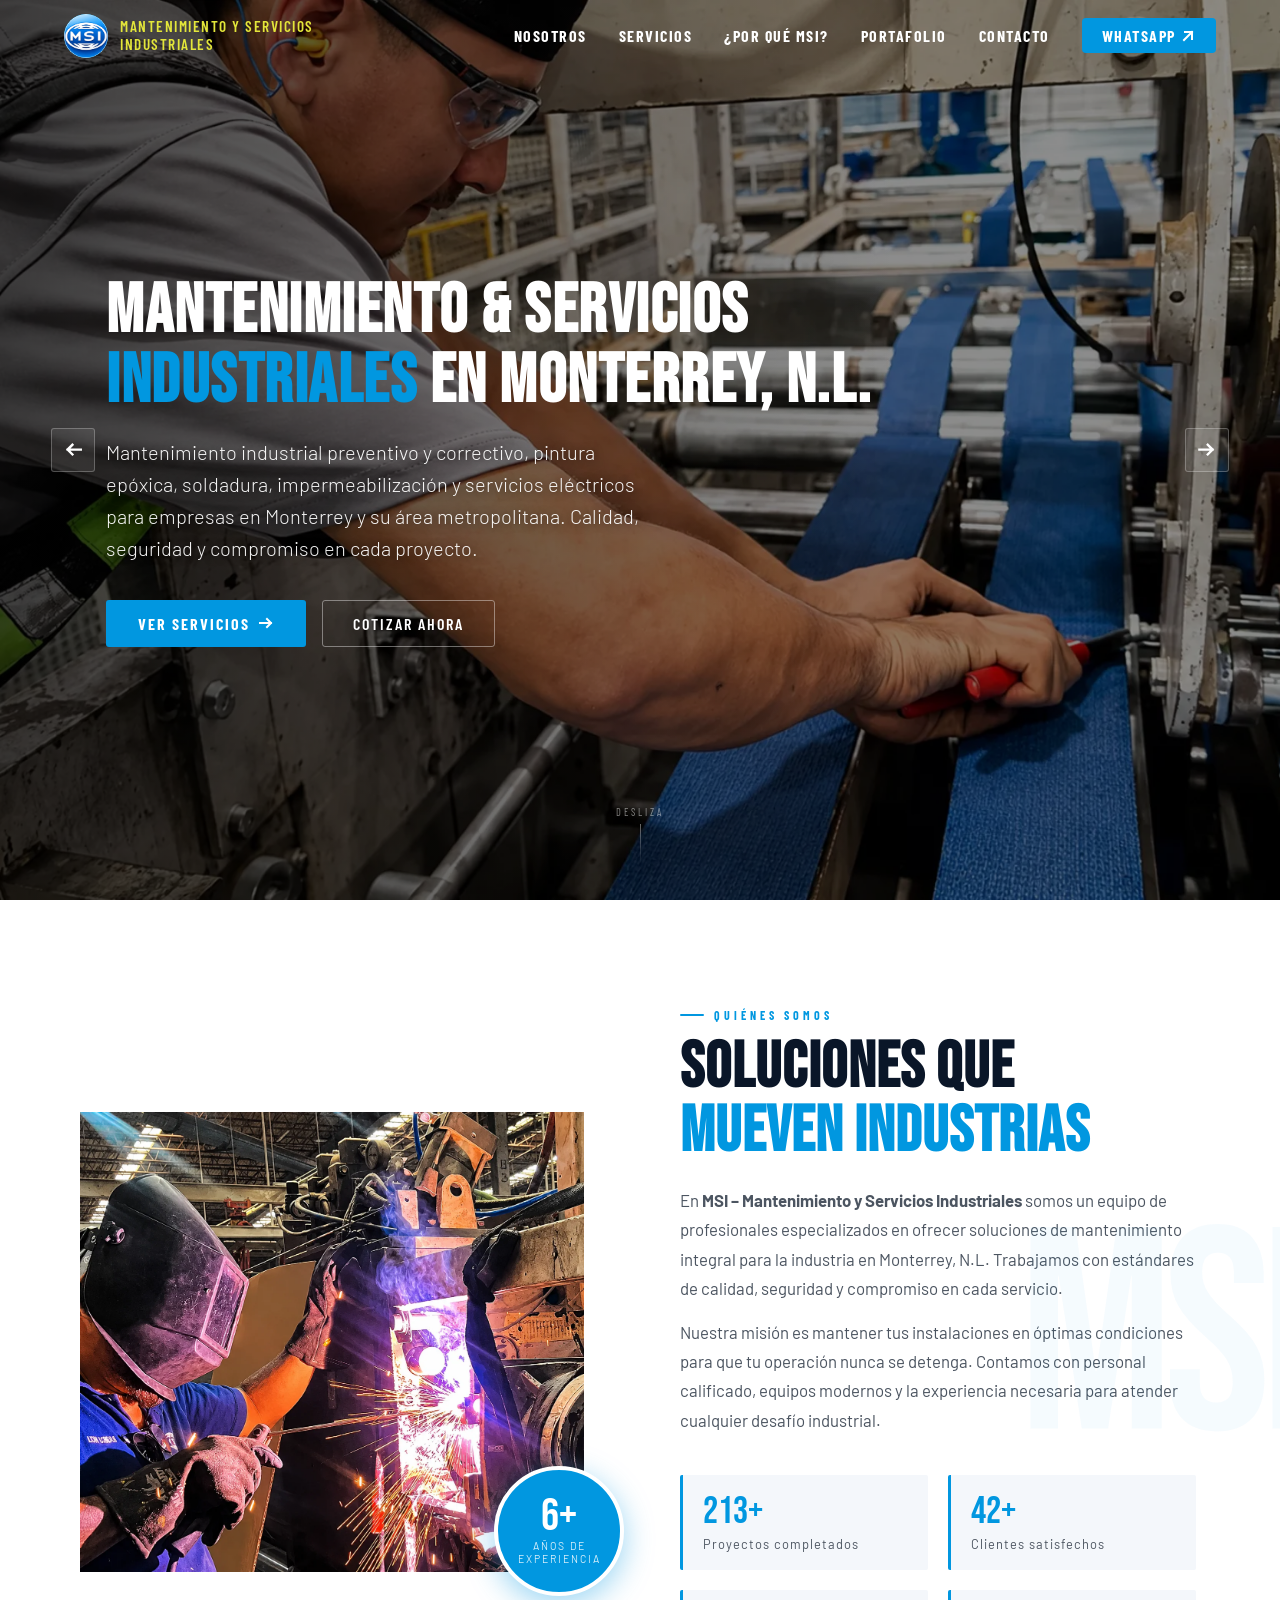
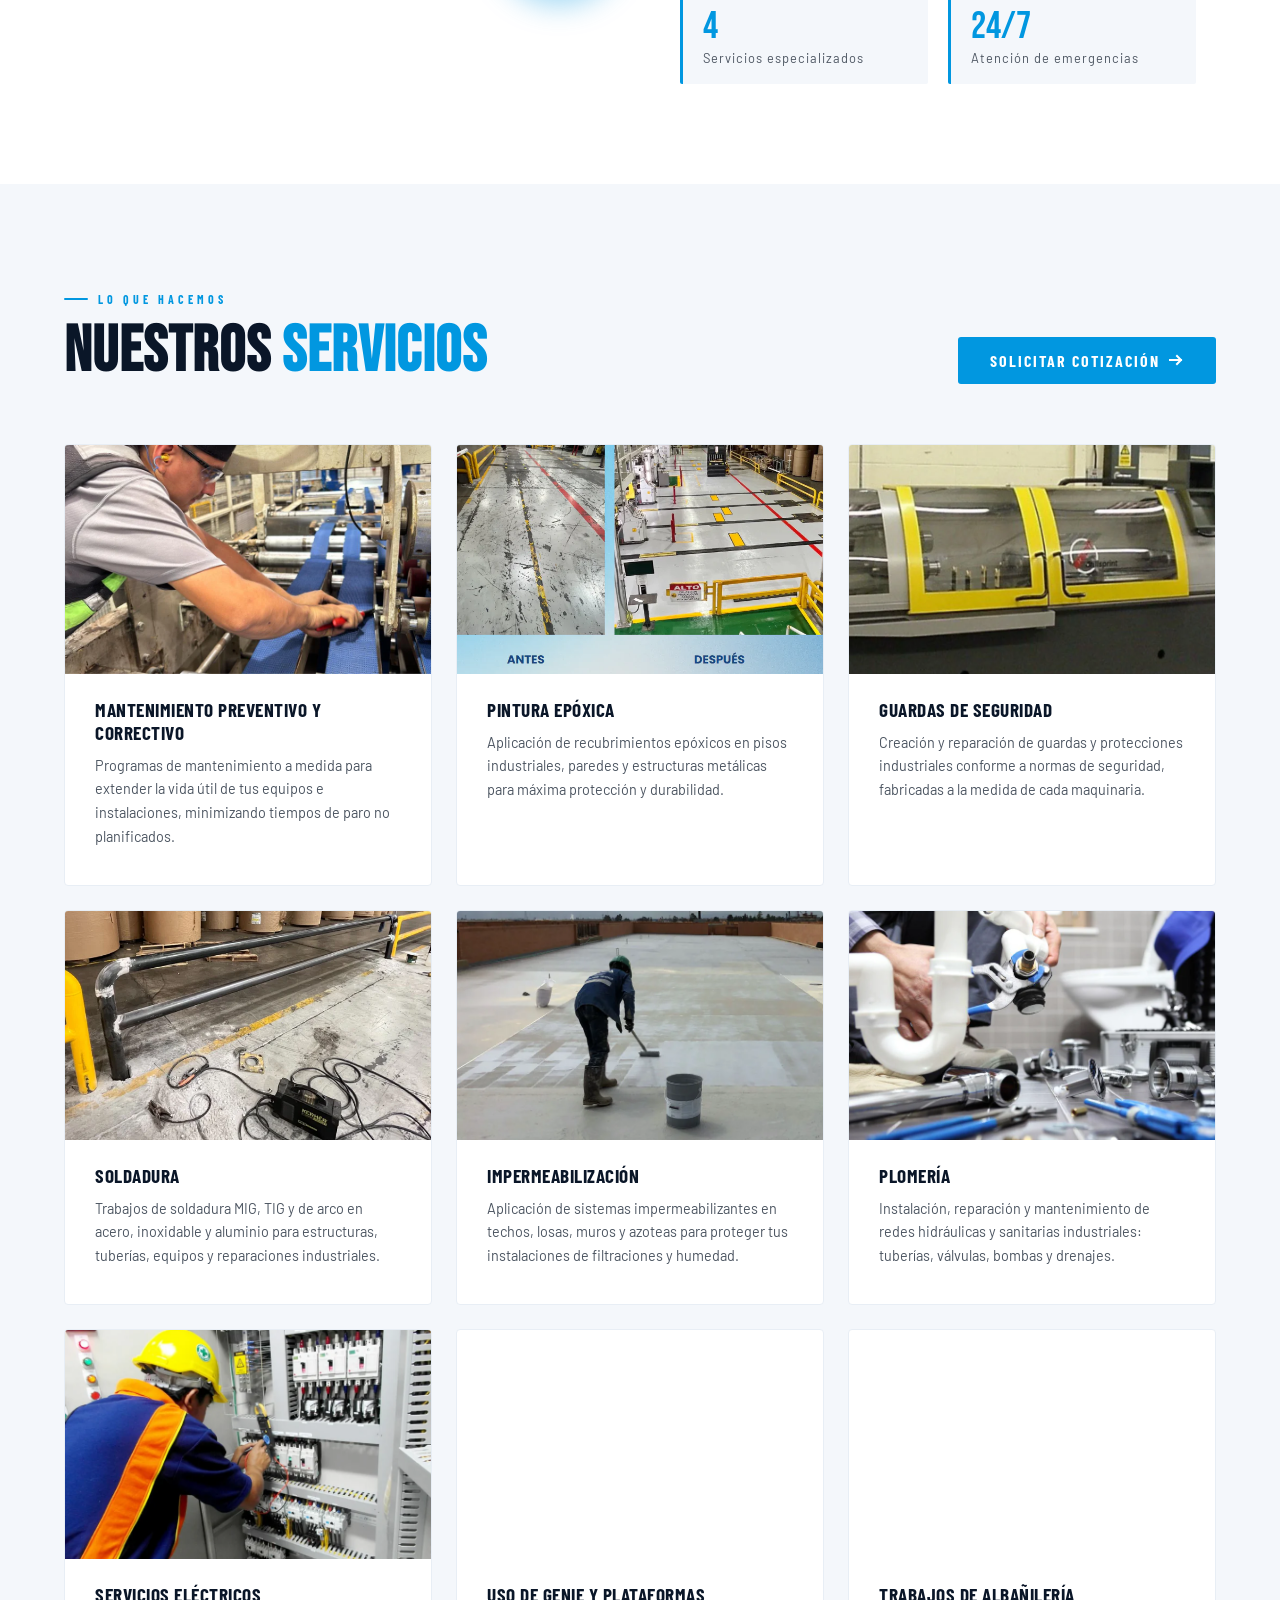
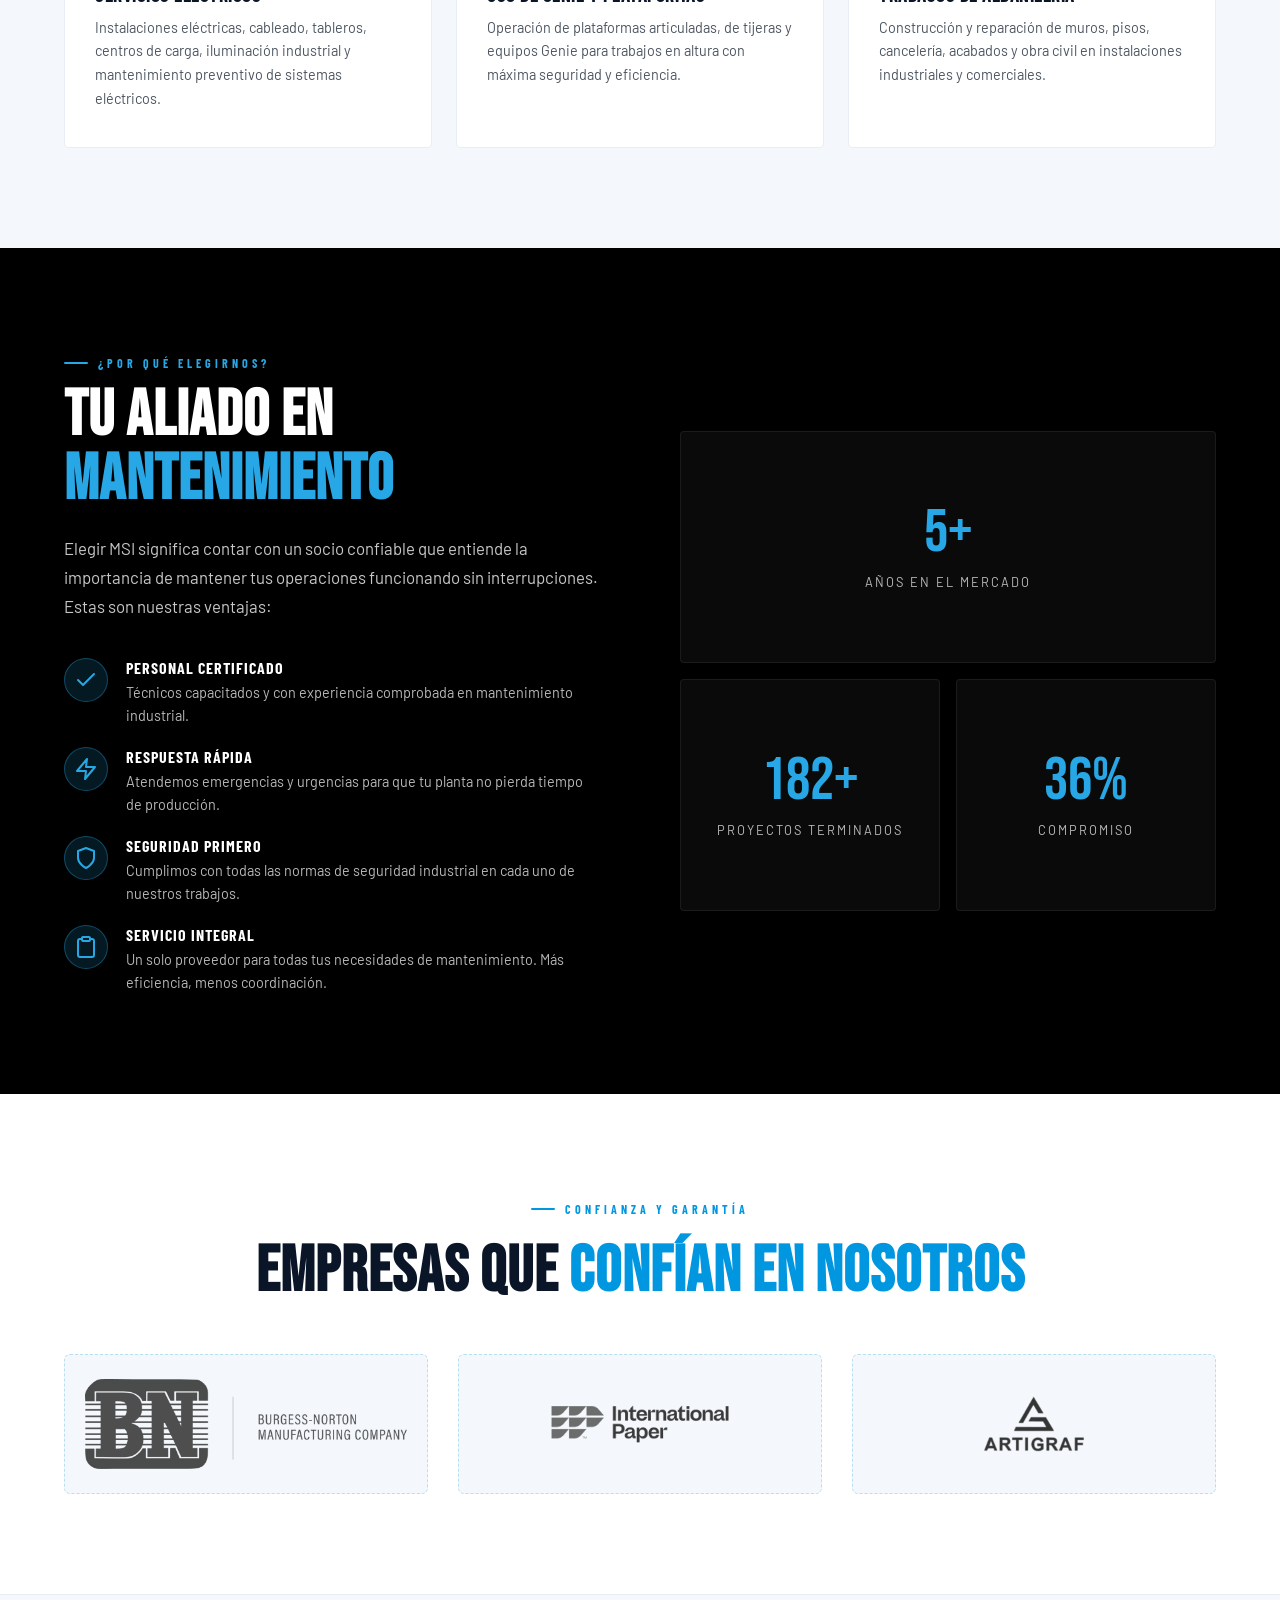
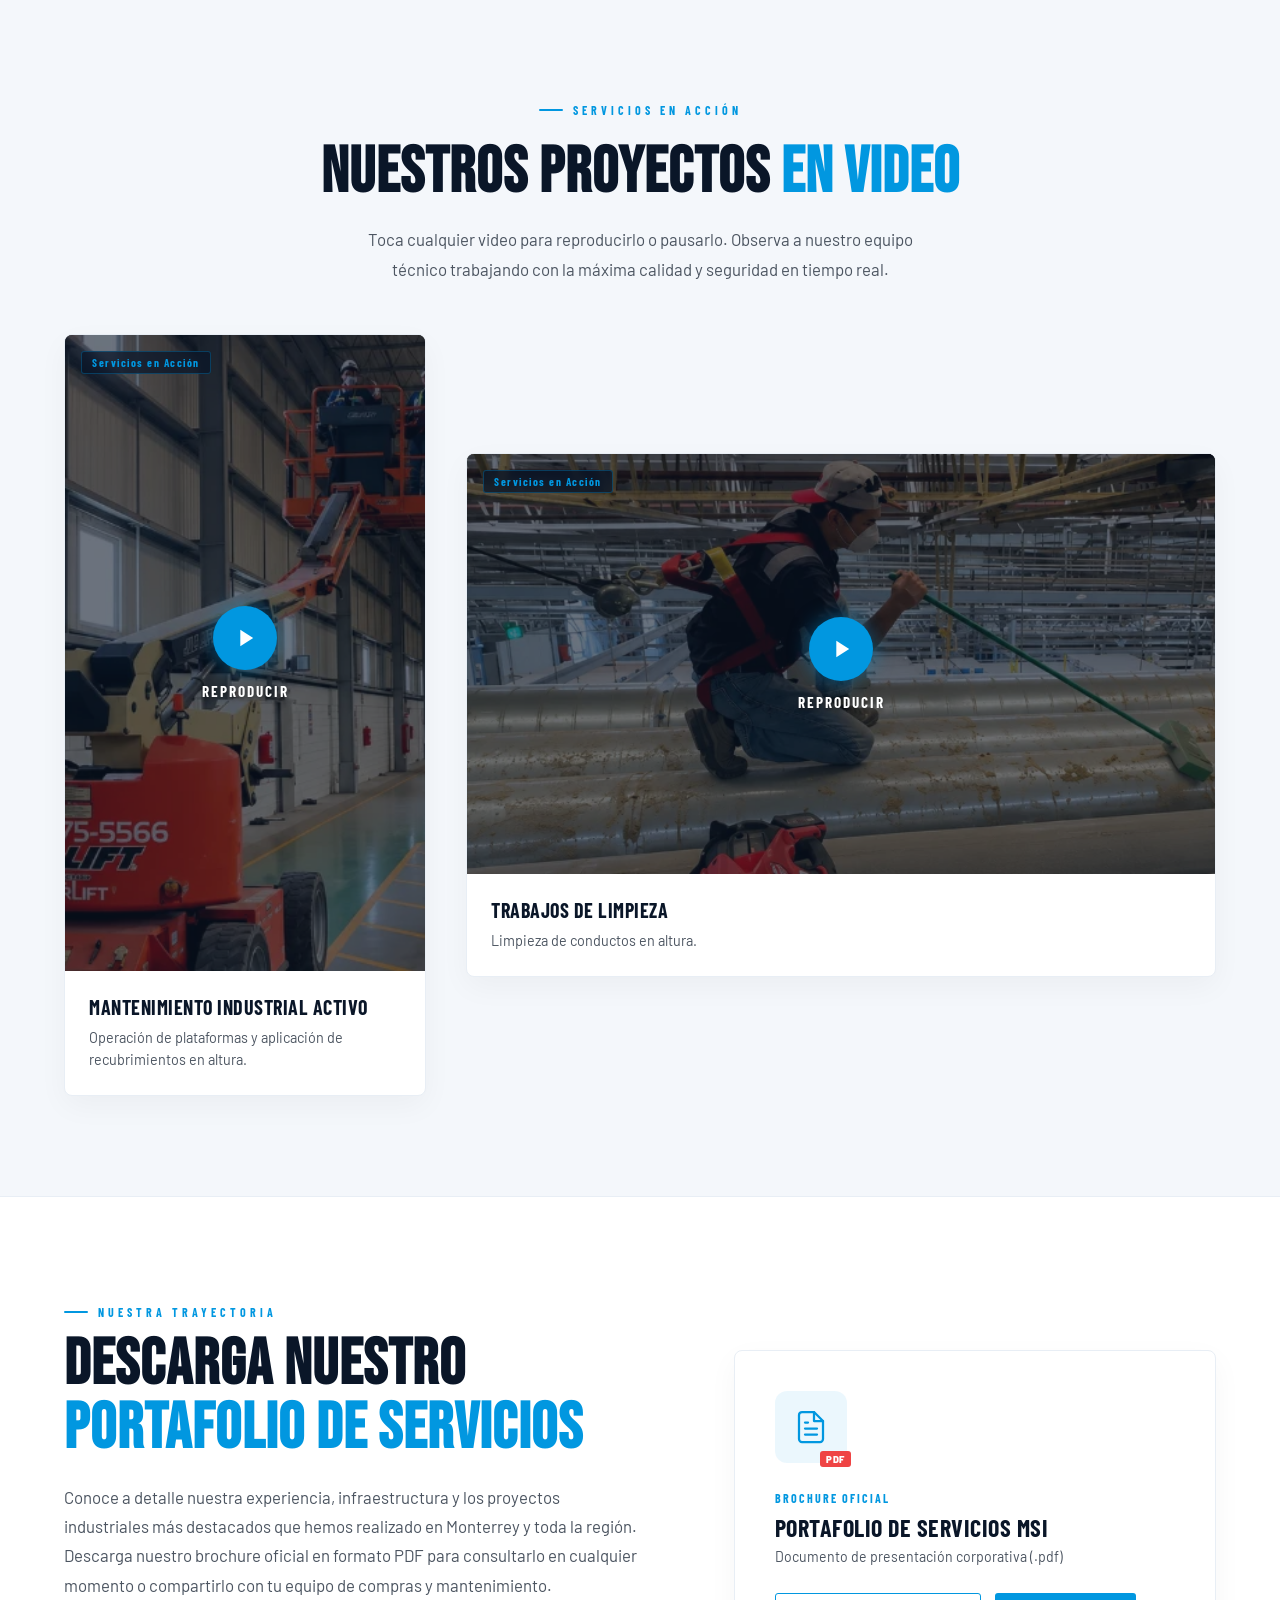
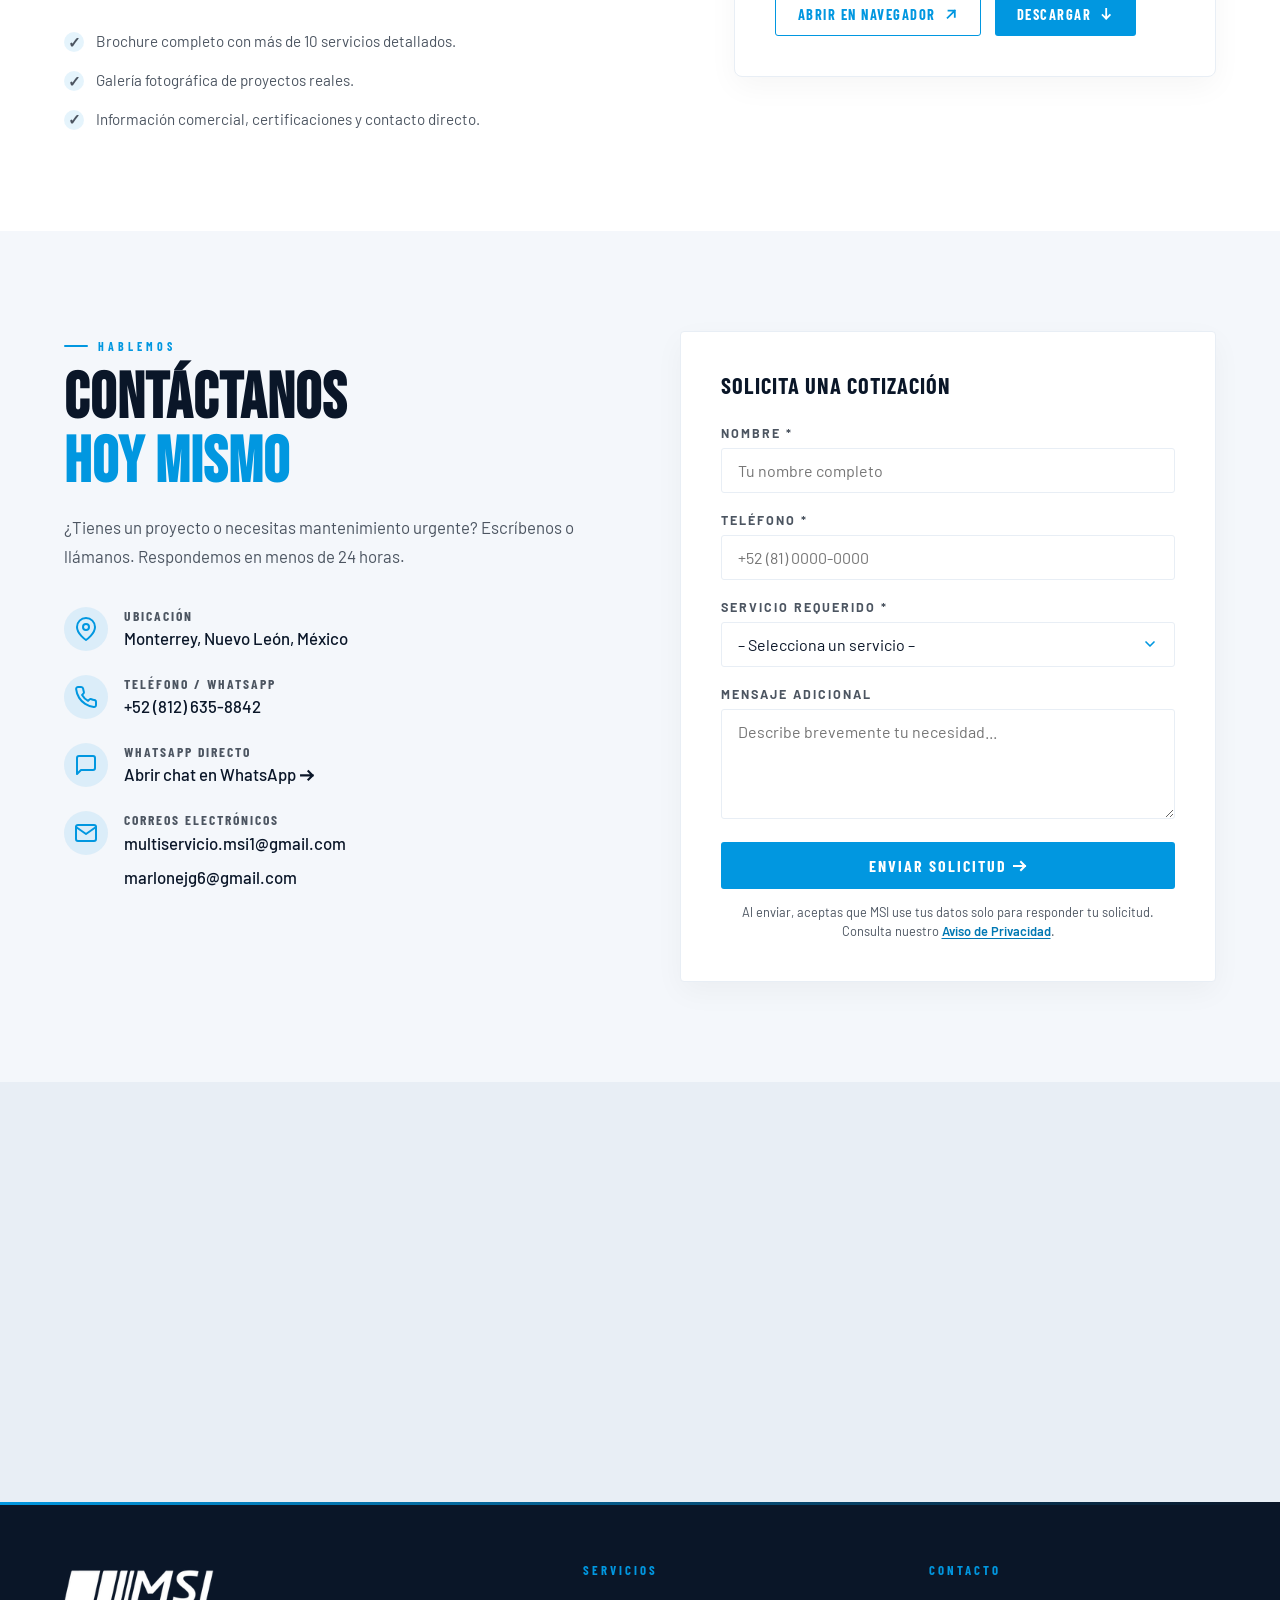
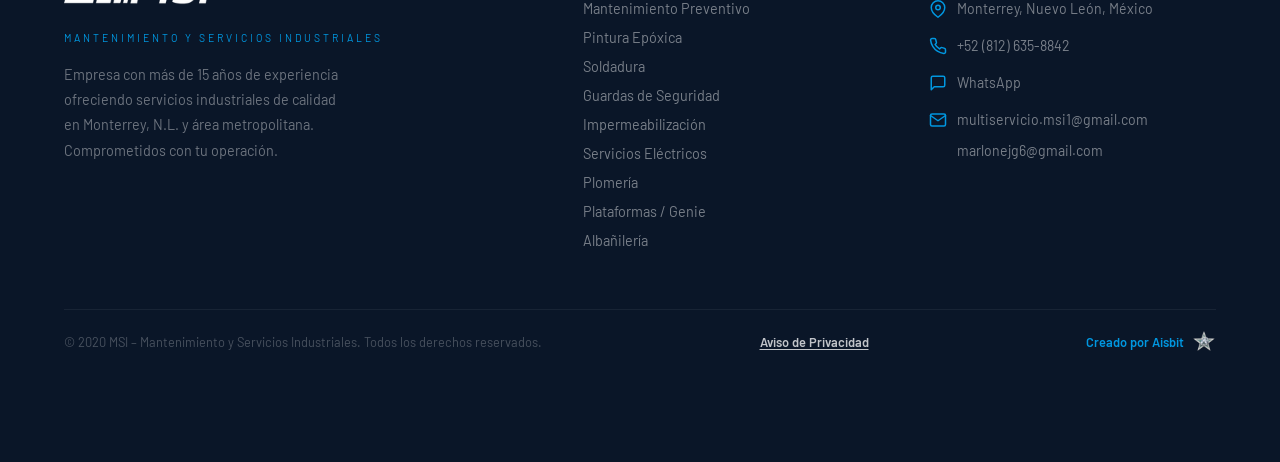
==== commit d545085f: "Add files via upload" ====
--- a/index.html
+++ b/index.html
@@ -1 +1 @@
-<!DOCTYPE html> <html lang="es"> <head> <meta charset="UTF-8"/> <meta name="viewport" content="width=device-width,initial-scale=1,viewport-fit=cover"/> <meta name="description" content="MSI – Mantenimiento y Servicios Industriales. Empresa especializada en mantenimiento preventivo y correctivo, pintura epóxica, soldadura, impermeabilización, plomería, servicios eléctricos y más en Monterrey, N.L."/> <meta name="keywords" content="mantenimiento industrial, servicios industriales, soldadura, pintura epoxica, Monterrey, NL"/> <link rel="icon" href="assets/favicon/favicon.ico?v=1.3" sizes="any"/> <link rel="icon" type="image/png" sizes="32x32" href="assets/favicon/favicon-32x32.png?v=1.3"/> <link rel="icon" type="image/png" sizes="16x16" href="assets/favicon/favicon-16x16.png?v=1.3"/> <link rel="apple-touch-icon" sizes="180x180" href="assets/favicon/apple-touch-icon.png?v=1.3"/> <link rel="manifest" href="assets/favicon/site.webmanifest?v=1.3"/> <meta name="theme-color" content="#0a1628"/> <meta property="og:type" content="website"/> <meta property="og:title" content="MSI | Mantenimiento y Servicios Industriales – Monterrey"/> <meta property="og:description" content="Empresa especializada en mantenimiento preventivo y correctivo, pintura epóxica, soldadura y servicios industriales de la más alta calidad en Monterrey, N.L."/> <meta property="og:locale" content="es_MX"/> <meta property="og:image" content="https://mrlomasba.github.io/msi/assets/imagenes/og-image.jpg"/> <meta property="og:image:secure_url" content="https://mrlomasba.github.io/msi/assets/imagenes/og-image.jpg"/> <meta property="og:image:type" content="image/jpeg"/> <meta property="og:image:width" content="1200"/> <meta property="og:image:height" content="630"/> <meta property="og:image:alt" content="Logotipo de MSI sobre fondo azul"/> <meta property="og:url" content="https://mrlomasba.github.io/msi/"/> <meta property="og:site_name" content="MSI Mantenimiento"/> <meta name="twitter:card" content="summary_large_image"/> <meta name="twitter:title" content="MSI | Mantenimiento y Servicios Industriales – Monterrey"/> <meta name="twitter:description" content="Empresa especializada en mantenimiento preventivo y correctivo, pintura epóxica, soldadura y servicios industriales de la más alta calidad en Monterrey, N.L."/> <meta name="twitter:image" content="https://mrlomasba.github.io/msi/assets/imagenes/og-image.jpg"/> <meta name="twitter:image:alt" content="Logotipo de MSI sobre fondo azul"/> <title>MSI | Mantenimiento y Servicios Industriales – Monterrey</title> <link rel="preload" href="assets/imagenes/hero1.webp" as="image"/> <link rel="preload" href="assets/imagenes/hero4.webp" as="image"/> <link rel="preload" href="fonts/bebas-neue-latin-400.woff2" as="font" type="font/woff2" crossorigin/> <link rel="preload" href="fonts/barlow-latin-400.woff2" as="font" type="font/woff2" crossorigin/> <link rel="preload" href="fonts/barlow-latin-700.woff2" as="font" type="font/woff2" crossorigin/> <link rel="preload" href="fonts/barlow-condensed-latin-400.woff2" as="font" type="font/woff2" crossorigin/> <link rel="stylesheet" href="css/styles.css?v=1.7"/> <script src="main.js?v=1.4" defer="defer"></script> </head> <body> <header> <a href="#hero" class="header-logo"> <div class="header-logo-img"> <img src="assets/imagenes/logo.webp" alt="MSI Logo" width="48" height="48" onerror='this.style.display="none",this.nextElementSibling.style.display="flex"'/> <span class="logo-placeholder" style="display:none">MSI</span> </div> <div class="header-logo-text"> <span class="tagline">Mantenimiento y Servicios<br>Industriales</span> </div> </a> <nav> <ul> <li><a href="#nosotros">Nosotros</a></li> <li><a href="#servicios">Servicios</a></li> <li><a href="#porque">¿Por qué MSI?</a></li> <li><a href="#portafolio">Portafolio</a></li> <li><a href="#contacto">Contacto</a></li> <li><a href="https://wa.me/528126358842" target="_blank" rel="noopener" class="nav-cta">WhatsApp <svg class="btn-arrow" viewBox="0 0 16 16" aria-hidden="true" focusable="false"><path d="M4 12L12 4M5 4h7v7" fill="none" stroke="currentColor" stroke-width="2" stroke-linecap="square"/></svg></a></li> </ul> </nav> <button class="hamburger" aria-label="Menú"> <span></span><span></span><span></span> </button> </header> <nav class="mobile-nav"> <a href="#nosotros">Nosotros</a> <a href="#servicios">Servicios</a> <a href="#porque">¿Por qué MSI?</a> <a href="#portafolio">Portafolio</a> <a href="#contacto">Contacto</a> <a href="https://wa.me/528126358842" target="_blank" rel="noopener">WhatsApp <svg class="btn-arrow" viewBox="0 0 16 16" aria-hidden="true" focusable="false"><path d="M4 12L12 4M5 4h7v7" fill="none" stroke="currentColor" stroke-width="2" stroke-linecap="square"/></svg></a> </nav> <section id="hero"> <div class="carousel"> <div class="carousel-slides"> <div class="slide active"></div> <div class="slide"></div> <div class="slide"></div> <div class="slide"></div> <div class="slide"></div> <div class="slide"></div> <div class="slide"></div> </div> <div class="hero-content"> <h1 class="hero-title"> <span class="hero-title-line">Mantenimiento &amp; Servicios</span> <span class="hero-title-line"><span class="accent">Industriales</span><br class="br-mobile"> en Monterrey, N.L.</span> </h1> <p class="hero-subtitle"> Mantenimiento industrial preventivo y correctivo, pintura epóxica, soldadura, impermeabilización y servicios eléctricos para empresas en Monterrey y su área metropolitana. Calidad, seguridad y compromiso en cada proyecto. </p> <div class="hero-actions"> <a href="#servicios" class="btn-primary">Ver Servicios <svg class="btn-arrow" viewBox="0 0 16 16" aria-hidden="true" focusable="false"><path d="M2 8h11M9 4l4 4-4 4" fill="none" stroke="currentColor" stroke-width="2" stroke-linecap="square"/></svg></a> <a href="#contacto" class="btn-outline">Cotizar Ahora</a> </div> </div> <div class="carousel-arrows"> <button class="carousel-arrow prev" aria-label="Anterior"><svg class="btn-arrow" viewBox="0 0 16 16" aria-hidden="true" focusable="false"><path d="M14 8H3M7 4L3 8l4 4" fill="none" stroke="currentColor" stroke-width="2" stroke-linecap="square"/></svg></button> <button class="carousel-arrow next" aria-label="Siguiente"><svg class="btn-arrow" viewBox="0 0 16 16" aria-hidden="true" focusable="false"><path d="M2 8h11M9 4l4 4-4 4" fill="none" stroke="currentColor" stroke-width="2" stroke-linecap="square"/></svg></button> </div> <div class="scroll-hint">Desliza</div> </div> </section> <section id="nosotros"> <div class="container"> <div class="nosotros-grid"> <div class="nosotros-img-wrap"> <div class="nosotros-img-placeholder"> <img src="assets/imagenes/nosotros.webp" alt="Equipo MSI" loading="lazy"/> </div> <div class="nosotros-img-badge"> <div class="years count-up" data-target="15" data-suffix="+">0+</div> <div class="years-label">Años de<br>Experiencia</div> </div> </div> <div class="nosotros-content"> <div class="section-label">Quiénes Somos</div> <h2 class="section-title">Soluciones que<br><span class="accent">mueven industrias</span></h2> <p class="section-text" style="margin-top:22px"> En <strong>MSI – Mantenimiento y Servicios Industriales</strong> somos un equipo de profesionales especializados en ofrecer soluciones de mantenimiento integral para la industria en Monterrey, N.L. Trabajamos con estándares de calidad, seguridad y compromiso en cada servicio. </p> <p class="section-text" style="margin-top:14px"> Nuestra misión es mantener tus instalaciones en óptimas condiciones para que tu operación nunca se detenga. Contamos con personal calificado, equipos modernos y la experiencia necesaria para atender cualquier desafío industrial. </p> <div class="nosotros-stats"> <div class="stat-card"> <div class="num count-up" data-target="500" data-suffix="+">0+</div> <div class="label">Proyectos completados</div> </div> <div class="stat-card"> <div class="num count-up" data-target="100" data-suffix="+">0+</div> <div class="label">Clientes satisfechos</div> </div> <div class="stat-card"> <div class="num count-up" data-target="10" data-suffix="">0</div> <div class="label">Servicios especializados</div> </div> <div class="stat-card"> <div class="num">24/7</div> <div class="label">Atención de emergencias</div> </div> </div> </div> </div> </div> </section> <section id="servicios"> <div class="container"> <div class="servicios-header"> <div> <div class="section-label">Lo que hacemos</div> <h2 class="section-title">Nuestros <span class="accent">Servicios</span></h2> </div> <a href="#contacto" class="btn-primary">Solicitar cotización <svg class="btn-arrow" viewBox="0 0 16 16" aria-hidden="true" focusable="false"><path d="M2 8h11M9 4l4 4-4 4" fill="none" stroke="currentColor" stroke-width="2" stroke-linecap="square"/></svg></a> </div> <div class="services-grid"> <div class="service-card"> <img class="service-img" src="assets/imagenes/mantenimiento-msi.webp" alt="Técnico de MSI dando mantenimiento a una banda transportadora industrial" width="900" height="512" loading="lazy" decoding="async"/> <h3 class="service-title">Mantenimiento Preventivo y Correctivo</h3> <p class="service-desc">Programas de mantenimiento a medida para extender la vida útil de tus equipos e instalaciones, minimizando tiempos de paro no planificados.</p> </div> <div class="service-card"> <img class="service-img" src="assets/imagenes/pintura-epoxica-msi.webp" alt="Piso industrial con recubrimiento de pintura epóxica" width="699" height="488" loading="lazy" decoding="async"/> <h3 class="service-title">Pintura Epóxica</h3> <p class="service-desc">Aplicación de recubrimientos epóxicos en pisos industriales, paredes y estructuras metálicas para máxima protección y durabilidad.</p> </div> <div class="service-card"> <img class="service-img" src="assets/imagenes/guardas-msi.webp" alt="Guardas de seguridad instaladas en maquinaria industrial" width="818" height="645" loading="lazy" decoding="async"/> <h3 class="service-title">Guardas de Seguridad</h3> <p class="service-desc">Creación y reparación de guardas y protecciones industriales conforme a normas de seguridad, fabricadas a la medida de cada maquinaria.</p> </div> <div class="service-card"> <img class="service-img" src="assets/imagenes/soldadura-msi.webp" alt="Trabajo de soldadura industrial" width="672" height="472" loading="lazy" decoding="async"/> <h3 class="service-title">Soldadura</h3> <p class="service-desc">Trabajos de soldadura MIG, TIG y de arco en acero, inoxidable y aluminio para estructuras, tuberías, equipos y reparaciones industriales.</p> </div> <div class="service-card"> <img class="service-img" src="assets/imagenes/impermeabilizacion-msi.webp" alt="Impermeabilización de techo industrial" width="750" height="569" loading="lazy" decoding="async"/> <h3 class="service-title">Impermeabilización</h3> <p class="service-desc">Aplicación de sistemas impermeabilizantes en techos, losas, muros y azoteas para proteger tus instalaciones de filtraciones y humedad.</p> </div> <div class="service-card"> <img class="service-img" src="assets/imagenes/plomeria-msi.webp" alt="Instalación de plomería industrial" width="763" height="608" loading="lazy" decoding="async"/> <h3 class="service-title">Plomería</h3> <p class="service-desc">Instalación, reparación y mantenimiento de redes hidráulicas y sanitarias industriales: tuberías, válvulas, bombas y drenajes.</p> </div> <div class="service-card"> <img class="service-img" src="assets/imagenes/electricista-msi.webp" alt="Electricista realizando una instalación eléctrica industrial" width="776" height="596" loading="lazy" decoding="async"/> <h3 class="service-title">Servicios Eléctricos</h3> <p class="service-desc">Instalaciones eléctricas, cableado, tableros, centros de carga, iluminación industrial y mantenimiento preventivo de sistemas eléctricos.</p> </div> <div class="service-card"> <img class="service-img" src="assets/imagenes/genie-msi.webp" alt="Plataforma elevadora Genie para trabajos en altura" width="892" height="669" loading="lazy" decoding="async"/> <h3 class="service-title">Uso de Genie y Plataformas</h3> <p class="service-desc">Operación de plataformas articuladas, de tijeras y equipos Genie para trabajos en altura con máxima seguridad y eficiencia.</p> </div> <div class="service-card"> <img class="service-img" src="assets/imagenes/albanileria-msi.webp" alt="Trabajos de albañilería en instalación industrial" width="762" height="504" loading="lazy" decoding="async"/> <h3 class="service-title">Trabajos de Albañilería</h3> <p class="service-desc">Construcción y reparación de muros, pisos, cancelería, acabados y obra civil en instalaciones industriales y comerciales.</p> </div> </div> </div> </section> <section id="porque"> <div class="container"> <div class="porque-grid"> <div class="porque-content"> <div class="section-label" style="color:var(--blue)">¿Por qué elegirnos?</div> <h2 class="section-title">Tu aliado en<br><span class="accent">mantenimiento</span></h2> <p class="section-text" style="margin-top:22px"> Elegir MSI significa contar con un socio confiable que entiende la importancia de mantener tus operaciones funcionando sin interrupciones. Estas son nuestras ventajas: </p> <div class="features-list"> <div class="feature-item"> <div class="feature-icon"> <svg xmlns="http://www.w3.org/2000/svg" width="24" height="24" viewBox="0 0 24 24" fill="none" stroke="currentColor" stroke-width="2" stroke-linecap="round" stroke-linejoin="round"> <polyline points="20 6 9 17 4 12"></polyline> </svg> </div> <div class="feature-text"> <h4>Personal Certificado</h4> <p>Técnicos capacitados y con experiencia comprobada en mantenimiento industrial.</p> </div> </div> <div class="feature-item"> <div class="feature-icon"> <svg xmlns="http://www.w3.org/2000/svg" width="24" height="24" viewBox="0 0 24 24" fill="none" stroke="currentColor" stroke-width="2" stroke-linecap="round" stroke-linejoin="round"> <polygon points="13 2 3 14 12 14 11 22 21 10 12 10 13 2"></polygon> </svg> </div> <div class="feature-text"> <h4>Respuesta Rápida</h4> <p>Atendemos emergencias y urgencias para que tu planta no pierda tiempo de producción.</p> </div> </div> <div class="feature-item"> <div class="feature-icon"> <svg xmlns="http://www.w3.org/2000/svg" width="24" height="24" viewBox="0 0 24 24" fill="none" stroke="currentColor" stroke-width="2" stroke-linecap="round" stroke-linejoin="round"> <path d="M12 22s8-4 8-10V5l-8-3-8 3v7c0 6 8 10 8 10z"></path> </svg> </div> <div class="feature-text"> <h4>Seguridad Primero</h4> <p>Cumplimos con todas las normas de seguridad industrial en cada uno de nuestros trabajos.</p> </div> </div> <div class="feature-item"> <div class="feature-icon"> <svg xmlns="http://www.w3.org/2000/svg" width="24" height="24" viewBox="0 0 24 24" fill="none" stroke="currentColor" stroke-width="2" stroke-linecap="round" stroke-linejoin="round"> <path d="M16 4h2a2 2 0 0 1 2 2v14a2 2 0 0 1-2 2H6a2 2 0 0 1-2-2V6a2 2 0 0 1 2-2h2"></path> <rect x="8" y="2" width="8" height="4" rx="1" ry="1"></rect> </svg> </div> <div class="feature-text"> <h4>Servicio Integral</h4> <p>Un solo proveedor para todas tus necesidades de mantenimiento. Más eficiencia, menos coordinación. </p> </div> </div> </div> </div> <div class="porque-visual"> <div class="pq-card"> <div class="big-num count-up" data-target="15" data-suffix="+">0+</div> <div class="pq-label">Años en el mercado</div> </div> <div class="pq-card"> <div class="big-num count-up" data-target="500" data-suffix="+">0+</div> <div class="pq-label">Proyectos terminados</div> </div> <div class="pq-card"> <div class="big-num count-up" data-target="100" data-suffix="%">0%</div> <div class="pq-label">Compromiso</div> </div> </div> </div> </div> </section> <section id="empresas"> <div class="container"> <div class="section-header-center" style="text-align:center;margin-bottom:50px"> <div class="section-label" style="justify-content:center;display:inline-flex">Confianza y Garantía</div> <h2 class="section-title" style="margin-top:10px">Empresas que <span class="accent">confían en nosotros</span> </h2> </div> <div class="empresas-grid"> <div class="empresa-logo-item"> <img src="assets/imagenes/cliente1.webp" alt="Logo de Burgess-Norton Manufacturing Company" loading="lazy"/> </div> <div class="empresa-logo-item"> <img src="assets/imagenes/cliente2.webp" alt="Logo de International Paper" loading="lazy"/> </div> <div class="empresa-logo-item"> <img src="assets/imagenes/cliente3.webp" alt="Logo de Artigraf" loading="lazy"/> </div> </div> </div> </section> <section id="videos"> <div class="container"> <div class="section-header-center" style="text-align:center;margin-bottom:50px"> <div class="section-label" style="justify-content:center;display:inline-flex">Servicios en Acción</div> <h2 class="section-title" style="margin-top:10px">Nuestros Proyectos <span class="accent">en Video</span></h2> <p class="section-text" style="margin:20px auto 0;text-align:center"> Toca cualquier video para reproducirlo o pausarlo. Observa a nuestro equipo técnico trabajando con la máxima calidad y seguridad en tiempo real. </p> </div> <div class="videos-grid"> <div class="video-card"> <div class="video-wrapper video-vertical" role="button" tabindex="0" aria-pressed="false" aria-label="Reproducir o pausar video: Mantenimiento Industrial Activo"> <video preload="metadata" loop playsinline poster="assets/imagenes/vid1.webp" src="assets/videos/proyecto1.mp4" id="video-proj-1"> Tu navegador no soporta el formato de video. </video> <div class="video-poster" style="background-image:url('assets/imagenes/vid1.webp')"></div> <div class="video-overlay"> <div class="play-btn-circle"> <svg xmlns="http://www.w3.org/2000/svg" viewBox="0 0 24 24" fill="currentColor"> <path d="M8 5v14l11-7z"/> </svg> </div> <span class="video-overlay-text">Reproducir</span> </div> <span class="video-badge">Servicios en Acción</span> </div> <div class="video-info"> <h4>Mantenimiento Industrial Activo</h4> <p>Operación de plataformas y aplicación de recubrimientos en altura.</p> </div> </div> <div class="video-card"> <div class="video-wrapper" role="button" tabindex="0" aria-pressed="false" aria-label="Reproducir o pausar video: Trabajos de Limpieza"> <video preload="metadata" loop playsinline poster="assets/imagenes/vid2.webp" src="assets/videos/proyecto2.mp4" id="video-proj-2"> Tu navegador no soporta el formato de video. </video> <div class="video-poster" style="background-image:url('assets/imagenes/vid2.webp')"></div> <div class="video-overlay"> <div class="play-btn-circle"> <svg xmlns="http://www.w3.org/2000/svg" viewBox="0 0 24 24" fill="currentColor"> <path d="M8 5v14l11-7z"/> </svg> </div> <span class="video-overlay-text">Reproducir</span> </div> <span class="video-badge">Servicios en Acción</span> </div> <div class="video-info"> <h4>Trabajos de Limpieza</h4> <p>Limpieza de conductos en altura.</p> </div> </div> </div> </div> </section> <section id="portafolio"> <div class="container"> <div class="portafolio-grid"> <div class="portafolio-content"> <div class="section-label">Nuestra Trayectoria</div> <h2 class="section-title">Descarga nuestro <br><span class="accent">Portafolio de Servicios</span></h2> <p class="section-text" style="margin-top:22px"> Conoce a detalle nuestra experiencia, infraestructura y los proyectos industriales más destacados que hemos realizado en Monterrey y toda la región. Descarga nuestro brochure oficial en formato PDF para consultarlo en cualquier momento o compartirlo con tu equipo de compras y mantenimiento. </p> <div class="portafolio-meta-list" style="margin-top:30px"> <div class="meta-item"> <span class="meta-icon">✓</span> <span>Brochure completo con más de 10 servicios detallados.</span> </div> <div class="meta-item"> <span class="meta-icon">✓</span> <span>Galería fotográfica de proyectos reales.</span> </div> <div class="meta-item"> <span class="meta-icon">✓</span> <span>Información comercial, certificaciones y contacto directo.</span> </div> </div> </div> <div class="portafolio-card-wrap"> <div class="pdf-card"> <div class="pdf-icon-wrap"> <svg xmlns="http://www.w3.org/2000/svg" viewBox="0 0 24 24" fill="none" stroke="currentColor" stroke-width="1.5" stroke-linecap="round" stroke-linejoin="round"> <path d="M14 2H6a2 2 0 0 0-2 2v16a2 2 0 0 0 2 2h12a2 2 0 0 0 2-2V8z"></path> <polyline points="14 2 14 8 20 8"></polyline> <line x1="16" y1="13" x2="8" y2="13"></line> <line x1="16" y1="17" x2="8" y2="17"></line> <polyline points="10 9 9 9 8 9"></polyline> </svg> <div class="pdf-badge">PDF</div> </div> <div class="pdf-info"> <span class="pdf-tag">BROCHURE OFICIAL</span> <h3>Portafolio de Servicios MSI</h3> <p>Documento de presentación corporativa (.pdf)</p> </div> <div class="pdf-actions"> <a href="assets/documentos/portafolio-msi.pdf" target="_blank" rel="noopener" class="btn-pdf-view">Abrir en navegador <svg class="btn-arrow" viewBox="0 0 16 16" aria-hidden="true" focusable="false"><path d="M4 12L12 4M5 4h7v7" fill="none" stroke="currentColor" stroke-width="2" stroke-linecap="square"/></svg></a> <a href="assets/documentos/portafolio-msi.pdf" download="Portafolio-MSI-Mantenimiento.pdf" class="btn-pdf-download">Descargar <svg class="btn-arrow" viewBox="0 0 16 16" aria-hidden="true" focusable="false"><path d="M8 2v11M4 9l4 4 4-4" fill="none" stroke="currentColor" stroke-width="2" stroke-linecap="square"/></svg></a> </div> </div> </div> </div> </div> </section> <section id="contacto"> <div class="container"> <div class="contacto-grid"> <div> <div class="section-label">Hablemos</div> <h2 class="section-title">Contáctanos<br><span class="accent">hoy mismo</span></h2> <p class="section-text" style="margin-top:18px"> ¿Tienes un proyecto o necesitas mantenimiento urgente? Escríbenos o llámanos. Respondemos en menos de 24 horas. </p> <div class="contact-info-list"> <div class="contact-info-item"> <div class="ci-icon"> <svg xmlns="http://www.w3.org/2000/svg" width="24" height="24" viewBox="0 0 24 24" fill="none" stroke="currentColor" stroke-width="2" stroke-linecap="round" stroke-linejoin="round"> <path d="M21 10c0 7-9 13-9 13s-9-6-9-13a9 9 0 0 1 18 0z"></path> <circle cx="12" cy="10" r="3"></circle> </svg> </div> <div class="ci-text"> <h4>Ubicación</h4> <p>Monterrey, Nuevo León, México</p> </div> </div> <div class="contact-info-item"> <div class="ci-icon"> <svg xmlns="http://www.w3.org/2000/svg" width="24" height="24" viewBox="0 0 24 24" fill="none" stroke="currentColor" stroke-width="2" stroke-linecap="round" stroke-linejoin="round"> <path d="M22 16.92v3a2 2 0 0 1-2.18 2 19.79 19.79 0 0 1-8.63-3.07 19.5 19.5 0 0 1-6-6 19.79 19.79 0 0 1-3.07-8.67A2 2 0 0 1 4.11 2h3a2 2 0 0 1 2 1.72 12.84 12.84 0 0 0 .7 2.81 2 2 0 0 1-.45 2.11L8.09 9.91a16 16 0 0 0 6 6l1.27-1.27a2 2 0 0 1 2.11-.45 12.84 12.84 0 0 0 2.81.7A2 2 0 0 1 22 16.92z"> </path> </svg> </div> <div class="ci-text"> <h4>Teléfono / WhatsApp</h4> <a href="tel:+528126358842">+52 (812) 635-8842</a> </div> </div> <div class="contact-info-item"> <div class="ci-icon"> <svg xmlns="http://www.w3.org/2000/svg" width="24" height="24" viewBox="0 0 24 24" fill="none" stroke="currentColor" stroke-width="2" stroke-linecap="round" stroke-linejoin="round"> <path d="M21 15a2 2 0 0 1-2 2H7l-4 4V5a2 2 0 0 1 2-2h14a2 2 0 0 1 2 2z"></path> </svg> </div> <div class="ci-text"> <h4>WhatsApp directo</h4> <a href="https://wa.me/528126358842" target="_blank" rel="noopener">Abrir chat en WhatsApp <svg class="btn-arrow" viewBox="0 0 16 16" aria-hidden="true" focusable="false"><path d="M2 8h11M9 4l4 4-4 4" fill="none" stroke="currentColor" stroke-width="2" stroke-linecap="square"/></svg></a> </div> </div> <div class="contact-info-item"> <div class="ci-icon"> <svg xmlns="http://www.w3.org/2000/svg" width="24" height="24" viewBox="0 0 24 24" fill="none" stroke="currentColor" stroke-width="2" stroke-linecap="round" stroke-linejoin="round"> <path d="M4 4h16c1.1 0 2 .9 2 2v12c0 1.1-.9 2-2 2H4c-1.1 0-2-.9-2-2V6c0-1.1.9-2 2-2z"></path> <polyline points="22,6 12,13 2,6"></polyline> </svg> </div> <div class="ci-text"> <h4>Correos Electrónicos</h4> <div class="email-list"> <a href="mailto:multiservicio.msi1@gmail.com">multiservicio.msi1@gmail.com</a> <a href="mailto:marlonejg6@gmail.com">marlonejg6@gmail.com</a> </div> </div> </div> </div> </div> <div class="contact-form"> <h3>Solicita una Cotización</h3> <form id="contact-form" novalidate> <div class="form-group"> <label for="nombre">Nombre *</label> <input type="text" id="nombre" name="nombre" placeholder="Tu nombre completo" required/> </div> <div class="form-group"> <label for="telefono">Teléfono *</label> <input type="tel" id="telefono" name="telefono" placeholder="+52 (81) 0000-0000" required/> </div> <div class="form-group"> <label for="servicio">Servicio requerido *</label> <select id="servicio" name="servicio" required> <option value="">– Selecciona un servicio –</option> <option>Mantenimiento Preventivo y Correctivo</option> <option>Pintura Epóxica</option> <option>Creación y Reparación de Guardas de Seguridad</option> <option>Soldadura</option> <option>Impermeabilización</option> <option>Plomería</option> <option>Servicios Eléctricos</option> <option>Uso de Genie / Plataformas Articuladas o de Tijeras</option> <option>Trabajos de Albañilería</option> <option>Otro</option> </select> </div> <div class="form-group"> <label for="mensaje">Mensaje adicional</label> <textarea id="mensaje" name="mensaje" placeholder="Describe brevemente tu necesidad..."></textarea> </div> <button type="submit" class="form-submit">Enviar Solicitud <svg class="btn-arrow" viewBox="0 0 16 16" aria-hidden="true" focusable="false"><path d="M2 8h11M9 4l4 4-4 4" fill="none" stroke="currentColor" stroke-width="2" stroke-linecap="square"/></svg></button> <p class="form-privacy"> Al enviar, aceptas que MSI use tus datos solo para responder tu solicitud. Consulta nuestro <a href="aviso-de-privacidad.html">Aviso de Privacidad</a>. </p> </form> </div> </div> </div> </section> <div id="mapa"> <iframe src="https://www.google.com/maps/embed?pb=!1m18!1m12!1m3!1d114996.28799869598!2d-100.44130139167518!3d25.686614869998023!2m3!1f0!2f0!3f0!3m2!1i1024!2i768!4f13.1!3m3!1m2!1s0x866295ce4f78e0f5%3A0x4a4b4c9ee265abe7!2sMonterrey%2C%20Nuevo%20Le%C3%B3n%2C%20M%C3%A9xico!5e0!3m2!1ses!2smx!4v1716300000000!5m2!1ses!2smx" width="100%" height="100%" style="border:0" allowfullscreen="" loading="lazy" referrerpolicy="no-referrer-when-downgrade" title="Ubicación MSI – Monterrey, N.L."></iframe> </div> <footer> <div class="container"> <div class="footer-grid"> <div class="footer-brand"> <div class="footer-logo-wrap"> <img src="assets/imagenes/msi-logo-blanco.webp" class="footer-logo" alt="MSI Logo" width="200" height="68" loading="lazy" decoding="async"/> <div> <div class="footer-brand-sub">Mantenimiento y Servicios Industriales</div> </div> </div> <p class="footer-desc"> Empresa con más de 15 años de experiencia ofreciendo servicios industriales de calidad en Monterrey, N.L. y área metropolitana. Comprometidos con tu operación. </p> </div> <div class="footer-col"> <h4>Servicios</h4> <ul> <li><a href="#servicios">Mantenimiento Preventivo</a></li> <li><a href="#servicios">Pintura Epóxica</a></li> <li><a href="#servicios">Soldadura</a></li> <li><a href="#servicios">Guardas de Seguridad</a></li> <li><a href="#servicios">Impermeabilización</a></li> <li><a href="#servicios">Servicios Eléctricos</a></li> <li><a href="#servicios">Plomería</a></li> <li><a href="#servicios">Plataformas / Genie</a></li> <li><a href="#servicios">Albañilería</a></li> </ul> </div> <div class="footer-col"> <h4>Contacto</h4> <div class="footer-contact-item"> <span class="fc-icon"> <svg xmlns="http://www.w3.org/2000/svg" width="18" height="18" viewBox="0 0 24 24" fill="none" stroke="currentColor" stroke-width="2" stroke-linecap="round" stroke-linejoin="round"> <path d="M21 10c0 7-9 13-9 13s-9-6-9-13a9 9 0 0 1 18 0z"></path> <circle cx="12" cy="10" r="3"></circle> </svg> </span> <p>Monterrey, Nuevo León, México</p> </div> <div class="footer-contact-item"> <span class="fc-icon"> <svg xmlns="http://www.w3.org/2000/svg" width="18" height="18" viewBox="0 0 24 24" fill="none" stroke="currentColor" stroke-width="2" stroke-linecap="round" stroke-linejoin="round"> <path d="M22 16.92v3a2 2 0 0 1-2.18 2 19.79 19.79 0 0 1-8.63-3.07 19.5 19.5 0 0 1-6-6 19.79 19.79 0 0 1-3.07-8.67A2 2 0 0 1 4.11 2h3a2 2 0 0 1 2 1.72 12.84 12.84 0 0 0 .7 2.81 2 2 0 0 1-.45 2.11L8.09 9.91a16 16 0 0 0 6 6l1.27-1.27a2 2 0 0 1 2.11-.45 12.84 12.84 0 0 0 2.81.7A2 2 0 0 1 22 16.92z"> </path> </svg> </span> <a href="tel:+528126358842">+52 (812) 635-8842</a> </div> <div class="footer-contact-item"> <span class="fc-icon"> <svg xmlns="http://www.w3.org/2000/svg" width="18" height="18" viewBox="0 0 24 24" fill="none" stroke="currentColor" stroke-width="2" stroke-linecap="round" stroke-linejoin="round"> <path d="M21 15a2 2 0 0 1-2 2H7l-4 4V5a2 2 0 0 1 2-2h14a2 2 0 0 1 2 2z"></path> </svg> </span> <a href="https://wa.me/528126358842" target="_blank" rel="noopener">WhatsApp</a> </div> <div class="footer-contact-item"> <span class="fc-icon"> <svg xmlns="http://www.w3.org/2000/svg" width="18" height="18" viewBox="0 0 24 24" fill="none" stroke="currentColor" stroke-width="2" stroke-linecap="round" stroke-linejoin="round"> <path d="M4 4h16c1.1 0 2 .9 2 2v12c0 1.1-.9 2-2 2H4c-1.1 0-2-.9-2-2V6c0-1.1.9-2 2-2z"></path> <polyline points="22,6 12,13 2,6"></polyline> </svg> </span> <div class="email-list"> <a href="mailto:multiservicio.msi1@gmail.com">multiservicio.msi1@gmail.com</a> <a href="mailto:marlonejg6@gmail.com">marlonejg6@gmail.com</a> </div> </div> </div> </div> <div class="footer-bottom"> <p>© 2020 MSI – Mantenimiento y Servicios Industriales. Todos los derechos reservados.</p> <p><a href="aviso-de-privacidad.html" class="footer-legal-link">Aviso de Privacidad</a></p> <p> <a href="https://aisbit.com" target="_blank" rel="noopener" class="creator-link"> Creado por Aisbit <img src="assets/imagenes/aisbit-icon.webp" alt="" width="24" height="24" class="creator-icon" loading="lazy" decoding="async"/> </a> </p> </div> </div> </footer> <a class="whatsapp-btn" href="https://wa.me/528126358842?text=Hola%20MSI%2C%20me%20gustar%C3%ADa%20solicitar%20informaci%C3%B3n%20sobre%20sus%20servicios." target="_blank" rel="noopener noreferrer" aria-label="Contactar por WhatsApp"> <span class="wa-tooltip">¡Escríbenos!</span> <svg xmlns="http://www.w3.org/2000/svg" viewBox="0 0 24 24"> <path d="M17.472 14.382c-.297-.149-1.758-.867-2.03-.967-.273-.099-.471-.148-.67.15-.197.297-.767.966-.94 1.164-.173.199-.347.223-.644.075-.297-.15-1.255-.463-2.39-1.475-.883-.788-1.48-1.761-1.653-2.059-.173-.297-.018-.458.13-.606.134-.133.298-.347.446-.52.149-.174.198-.298.298-.497.099-.198.05-.371-.025-.52-.075-.149-.669-1.612-.916-2.207-.242-.579-.487-.5-.669-.51a12.8 12.8 0 0 0-.57-.01c-.198 0-.52.074-.792.372-.272.297-1.04 1.016-1.04 2.479 0 1.462 1.065 2.875 1.213 3.074.149.198 2.096 3.2 5.077 4.487.709.306 1.262.489 1.694.625.712.227 1.36.195 1.871.118.571-.085 1.758-.719 2.006-1.413.248-.694.248-1.289.173-1.413-.074-.124-.272-.198-.57-.347m-5.421 7.403h-.004a9.87 9.87 0 0 1-5.031-1.378l-.361-.214-3.741.982.998-3.648-.235-.374a9.86 9.86 0 0 1-1.51-5.26c.001-5.45 4.436-9.884 9.888-9.884 2.64 0 5.122 1.03 6.988 2.898a9.825 9.825 0 0 1 2.893 6.994c-.003 5.45-4.437 9.884-9.885 9.884m8.413-18.297A11.815 11.815 0 0 0 12.05 0C5.495 0 .16 5.335.157 11.892c0 2.096.547 4.142 1.588 5.945L.057 24l6.305-1.654a11.882 11.882 0 0 0 5.683 1.448h.005c6.554 0 11.89-5.335 11.893-11.893a11.821 11.821 0 0 0-3.48-8.413z"/> </svg> </a> </body> </html>+<!DOCTYPE html> <html lang="es"> <head> <meta charset="UTF-8"/> <meta name="viewport" content="width=device-width,initial-scale=1,viewport-fit=cover"/> <meta name="description" content="MSI – Mantenimiento y Servicios Industriales. Empresa especializada en mantenimiento preventivo y correctivo, pintura epóxica, soldadura, impermeabilización, plomería, servicios eléctricos y más en Monterrey, N.L."/> <meta name="keywords" content="mantenimiento industrial, servicios industriales, soldadura, pintura epoxica, Monterrey, NL"/> <link rel="icon" href="assets/favicon/favicon.ico?v=1.3" sizes="any"/> <link rel="icon" type="image/png" sizes="32x32" href="assets/favicon/favicon-32x32.png?v=1.3"/> <link rel="icon" type="image/png" sizes="16x16" href="assets/favicon/favicon-16x16.png?v=1.3"/> <link rel="apple-touch-icon" sizes="180x180" href="assets/favicon/apple-touch-icon.png?v=1.3"/> <link rel="manifest" href="assets/favicon/site.webmanifest?v=1.3"/> <meta name="theme-color" content="#0a1628"/> <meta property="og:type" content="website"/> <meta property="og:title" content="MSI | Mantenimiento y Servicios Industriales – Monterrey"/> <meta property="og:description" content="Empresa especializada en mantenimiento preventivo y correctivo, pintura epóxica, soldadura y servicios industriales de la más alta calidad en Monterrey, N.L."/> <meta property="og:locale" content="es_MX"/> <meta property="og:image" content="https://mrlomasba.github.io/msi/assets/imagenes/og-image.jpg"/> <meta property="og:image:secure_url" content="https://mrlomasba.github.io/msi/assets/imagenes/og-image.jpg"/> <meta property="og:image:type" content="image/jpeg"/> <meta property="og:image:width" content="1200"/> <meta property="og:image:height" content="630"/> <meta property="og:image:alt" content="Logotipo de MSI sobre fondo azul"/> <meta property="og:url" content="https://mrlomasba.github.io/msi/"/> <meta property="og:site_name" content="MSI Mantenimiento"/> <meta name="twitter:card" content="summary_large_image"/> <meta name="twitter:title" content="MSI | Mantenimiento y Servicios Industriales – Monterrey"/> <meta name="twitter:description" content="Empresa especializada en mantenimiento preventivo y correctivo, pintura epóxica, soldadura y servicios industriales de la más alta calidad en Monterrey, N.L."/> <meta name="twitter:image" content="https://mrlomasba.github.io/msi/assets/imagenes/og-image.jpg"/> <meta name="twitter:image:alt" content="Logotipo de MSI sobre fondo azul"/> <title>MSI | Mantenimiento y Servicios Industriales – Monterrey</title> <link rel="preload" href="assets/imagenes/hero1.webp" as="image"/> <link rel="preload" href="assets/imagenes/hero4.webp" as="image"/> <link rel="preload" href="fonts/bebas-neue-latin-400.woff2" as="font" type="font/woff2" crossorigin/> <link rel="preload" href="fonts/barlow-latin-400.woff2" as="font" type="font/woff2" crossorigin/> <link rel="preload" href="fonts/barlow-latin-700.woff2" as="font" type="font/woff2" crossorigin/> <link rel="preload" href="fonts/barlow-condensed-latin-400.woff2" as="font" type="font/woff2" crossorigin/> <link rel="stylesheet" href="css/styles.css?v=1.7"/> <script src="main.js?v=1.4" defer="defer"></script> </head> <body> <header> <a href="#hero" class="header-logo"> <div class="header-logo-img"> <img src="assets/imagenes/logo.webp" alt="MSI Logo" width="48" height="48" onerror='this.style.display="none",this.nextElementSibling.style.display="flex"'/> <span class="logo-placeholder" style="display:none">MSI</span> </div> <div class="header-logo-text"> <span class="tagline">Mantenimiento y Servicios<br>Industriales</span> </div> </a> <nav> <ul> <li><a href="#nosotros">Nosotros</a></li> <li><a href="#servicios">Servicios</a></li> <li><a href="#porque">¿Por qué MSI?</a></li> <li><a href="#portafolio">Portafolio</a></li> <li><a href="#contacto">Contacto</a></li> <li><a href="https://wa.me/528126358842" target="_blank" rel="noopener" class="nav-cta">WhatsApp <svg class="btn-arrow" viewBox="0 0 16 16" aria-hidden="true" focusable="false"><path d="M4 12L12 4M5 4h7v7" fill="none" stroke="currentColor" stroke-width="2" stroke-linecap="square"/></svg></a></li> </ul> </nav> <button class="hamburger" aria-label="Menú"> <span></span><span></span><span></span> </button> </header> <nav class="mobile-nav"> <a href="#nosotros">Nosotros</a> <a href="#servicios">Servicios</a> <a href="#porque">¿Por qué MSI?</a> <a href="#portafolio">Portafolio</a> <a href="#contacto">Contacto</a> <a href="https://wa.me/528126358842" target="_blank" rel="noopener">WhatsApp <svg class="btn-arrow" viewBox="0 0 16 16" aria-hidden="true" focusable="false"><path d="M4 12L12 4M5 4h7v7" fill="none" stroke="currentColor" stroke-width="2" stroke-linecap="square"/></svg></a> </nav> <section id="hero"> <div class="carousel"> <div class="carousel-slides"> <div class="slide active"></div> <div class="slide"></div> <div class="slide"></div> <div class="slide"></div> <div class="slide"></div> <div class="slide"></div> <div class="slide"></div> </div> <div class="hero-content"> <h1 class="hero-title"> <span class="hero-title-line">Mantenimiento &amp; Servicios</span> <span class="hero-title-line"><span class="accent">Industriales</span><br class="br-mobile"> en Monterrey, N.L.</span> </h1> <p class="hero-subtitle"> Mantenimiento industrial preventivo y correctivo, pintura epóxica, soldadura, impermeabilización y servicios eléctricos para empresas en Monterrey y su área metropolitana. Calidad, seguridad y compromiso en cada proyecto. </p> <div class="hero-actions"> <a href="#servicios" class="btn-primary">Ver Servicios <svg class="btn-arrow" viewBox="0 0 16 16" aria-hidden="true" focusable="false"><path d="M2 8h11M9 4l4 4-4 4" fill="none" stroke="currentColor" stroke-width="2" stroke-linecap="square"/></svg></a> <a href="#contacto" class="btn-outline">Cotizar Ahora</a> </div> </div> <div class="carousel-arrows"> <button class="carousel-arrow prev" aria-label="Anterior"><svg class="btn-arrow" viewBox="0 0 16 16" aria-hidden="true" focusable="false"><path d="M14 8H3M7 4L3 8l4 4" fill="none" stroke="currentColor" stroke-width="2" stroke-linecap="square"/></svg></button> <button class="carousel-arrow next" aria-label="Siguiente"><svg class="btn-arrow" viewBox="0 0 16 16" aria-hidden="true" focusable="false"><path d="M2 8h11M9 4l4 4-4 4" fill="none" stroke="currentColor" stroke-width="2" stroke-linecap="square"/></svg></button> </div> <div class="scroll-hint">Desliza</div> </div> </section> <section id="nosotros"> <div class="container"> <div class="nosotros-grid"> <div class="nosotros-img-wrap"> <div class="nosotros-img-placeholder"> <img src="assets/imagenes/nosotros.webp" alt="Equipo MSI" width="1314" height="1197" loading="lazy" decoding="async"/> </div> <div class="nosotros-img-badge"> <div class="years count-up" data-target="15" data-suffix="+">0+</div> <div class="years-label">Años de<br>Experiencia</div> </div> </div> <div class="nosotros-content"> <div class="section-label">Quiénes Somos</div> <h2 class="section-title">Soluciones que<br><span class="accent">mueven industrias</span></h2> <p class="section-text" style="margin-top:22px"> En <strong>MSI – Mantenimiento y Servicios Industriales</strong> somos un equipo de profesionales especializados en ofrecer soluciones de mantenimiento integral para la industria en Monterrey, N.L. Trabajamos con estándares de calidad, seguridad y compromiso en cada servicio. </p> <p class="section-text" style="margin-top:14px"> Nuestra misión es mantener tus instalaciones en óptimas condiciones para que tu operación nunca se detenga. Contamos con personal calificado, equipos modernos y la experiencia necesaria para atender cualquier desafío industrial. </p> <div class="nosotros-stats"> <div class="stat-card"> <div class="num count-up" data-target="500" data-suffix="+">0+</div> <div class="label">Proyectos completados</div> </div> <div class="stat-card"> <div class="num count-up" data-target="100" data-suffix="+">0+</div> <div class="label">Clientes satisfechos</div> </div> <div class="stat-card"> <div class="num count-up" data-target="10" data-suffix="">0</div> <div class="label">Servicios especializados</div> </div> <div class="stat-card"> <div class="num">24/7</div> <div class="label">Atención de emergencias</div> </div> </div> </div> </div> </div> </section> <section id="servicios"> <div class="container"> <div class="servicios-header"> <div> <div class="section-label">Lo que hacemos</div> <h2 class="section-title">Nuestros <span class="accent">Servicios</span></h2> </div> <a href="#contacto" class="btn-primary">Solicitar cotización <svg class="btn-arrow" viewBox="0 0 16 16" aria-hidden="true" focusable="false"><path d="M2 8h11M9 4l4 4-4 4" fill="none" stroke="currentColor" stroke-width="2" stroke-linecap="square"/></svg></a> </div> <div class="services-grid"> <div class="service-card"> <img class="service-img" src="assets/imagenes/mantenimiento-msi.webp" alt="Técnico de MSI dando mantenimiento a una banda transportadora industrial" width="900" height="512" loading="lazy" decoding="async"/> <h3 class="service-title">Mantenimiento Preventivo y Correctivo</h3> <p class="service-desc">Programas de mantenimiento a medida para extender la vida útil de tus equipos e instalaciones, minimizando tiempos de paro no planificados.</p> </div> <div class="service-card"> <img class="service-img" src="assets/imagenes/pintura-epoxica-msi.webp" alt="Piso industrial con recubrimiento de pintura epóxica" width="699" height="488" loading="lazy" decoding="async"/> <h3 class="service-title">Pintura Epóxica</h3> <p class="service-desc">Aplicación de recubrimientos epóxicos en pisos industriales, paredes y estructuras metálicas para máxima protección y durabilidad.</p> </div> <div class="service-card"> <img class="service-img" src="assets/imagenes/guardas-msi.webp" alt="Guardas de seguridad instaladas en maquinaria industrial" width="818" height="645" loading="lazy" decoding="async"/> <h3 class="service-title">Guardas de Seguridad</h3> <p class="service-desc">Creación y reparación de guardas y protecciones industriales conforme a normas de seguridad, fabricadas a la medida de cada maquinaria.</p> </div> <div class="service-card"> <img class="service-img" src="assets/imagenes/soldadura-msi.webp" alt="Trabajo de soldadura industrial" width="672" height="472" loading="lazy" decoding="async"/> <h3 class="service-title">Soldadura</h3> <p class="service-desc">Trabajos de soldadura MIG, TIG y de arco en acero, inoxidable y aluminio para estructuras, tuberías, equipos y reparaciones industriales.</p> </div> <div class="service-card"> <img class="service-img" src="assets/imagenes/impermeabilizacion-msi.webp" alt="Impermeabilización de techo industrial" width="750" height="569" loading="lazy" decoding="async"/> <h3 class="service-title">Impermeabilización</h3> <p class="service-desc">Aplicación de sistemas impermeabilizantes en techos, losas, muros y azoteas para proteger tus instalaciones de filtraciones y humedad.</p> </div> <div class="service-card"> <img class="service-img" src="assets/imagenes/plomeria-msi.webp" alt="Instalación de plomería industrial" width="763" height="608" loading="lazy" decoding="async"/> <h3 class="service-title">Plomería</h3> <p class="service-desc">Instalación, reparación y mantenimiento de redes hidráulicas y sanitarias industriales: tuberías, válvulas, bombas y drenajes.</p> </div> <div class="service-card"> <img class="service-img" src="assets/imagenes/electricista-msi.webp" alt="Electricista realizando una instalación eléctrica industrial" width="776" height="596" loading="lazy" decoding="async"/> <h3 class="service-title">Servicios Eléctricos</h3> <p class="service-desc">Instalaciones eléctricas, cableado, tableros, centros de carga, iluminación industrial y mantenimiento preventivo de sistemas eléctricos.</p> </div> <div class="service-card"> <img class="service-img" src="assets/imagenes/genie-msi.webp" alt="Plataforma elevadora Genie para trabajos en altura" width="892" height="669" loading="lazy" decoding="async"/> <h3 class="service-title">Uso de Genie y Plataformas</h3> <p class="service-desc">Operación de plataformas articuladas, de tijeras y equipos Genie para trabajos en altura con máxima seguridad y eficiencia.</p> </div> <div class="service-card"> <img class="service-img" src="assets/imagenes/albanileria-msi.webp" alt="Trabajos de albañilería en instalación industrial" width="762" height="504" loading="lazy" decoding="async"/> <h3 class="service-title">Trabajos de Albañilería</h3> <p class="service-desc">Construcción y reparación de muros, pisos, cancelería, acabados y obra civil en instalaciones industriales y comerciales.</p> </div> </div> </div> </section> <section id="porque"> <div class="container"> <div class="porque-grid"> <div class="porque-content"> <div class="section-label" style="color:var(--blue)">¿Por qué elegirnos?</div> <h2 class="section-title">Tu aliado en<br><span class="accent">mantenimiento</span></h2> <p class="section-text" style="margin-top:22px"> Elegir MSI significa contar con un socio confiable que entiende la importancia de mantener tus operaciones funcionando sin interrupciones. Estas son nuestras ventajas: </p> <div class="features-list"> <div class="feature-item"> <div class="feature-icon"> <svg xmlns="http://www.w3.org/2000/svg" width="24" height="24" viewBox="0 0 24 24" fill="none" stroke="currentColor" stroke-width="2" stroke-linecap="round" stroke-linejoin="round"> <polyline points="20 6 9 17 4 12"></polyline> </svg> </div> <div class="feature-text"> <h4>Personal Certificado</h4> <p>Técnicos capacitados y con experiencia comprobada en mantenimiento industrial.</p> </div> </div> <div class="feature-item"> <div class="feature-icon"> <svg xmlns="http://www.w3.org/2000/svg" width="24" height="24" viewBox="0 0 24 24" fill="none" stroke="currentColor" stroke-width="2" stroke-linecap="round" stroke-linejoin="round"> <polygon points="13 2 3 14 12 14 11 22 21 10 12 10 13 2"></polygon> </svg> </div> <div class="feature-text"> <h4>Respuesta Rápida</h4> <p>Atendemos emergencias y urgencias para que tu planta no pierda tiempo de producción.</p> </div> </div> <div class="feature-item"> <div class="feature-icon"> <svg xmlns="http://www.w3.org/2000/svg" width="24" height="24" viewBox="0 0 24 24" fill="none" stroke="currentColor" stroke-width="2" stroke-linecap="round" stroke-linejoin="round"> <path d="M12 22s8-4 8-10V5l-8-3-8 3v7c0 6 8 10 8 10z"></path> </svg> </div> <div class="feature-text"> <h4>Seguridad Primero</h4> <p>Cumplimos con todas las normas de seguridad industrial en cada uno de nuestros trabajos.</p> </div> </div> <div class="feature-item"> <div class="feature-icon"> <svg xmlns="http://www.w3.org/2000/svg" width="24" height="24" viewBox="0 0 24 24" fill="none" stroke="currentColor" stroke-width="2" stroke-linecap="round" stroke-linejoin="round"> <path d="M16 4h2a2 2 0 0 1 2 2v14a2 2 0 0 1-2 2H6a2 2 0 0 1-2-2V6a2 2 0 0 1 2-2h2"></path> <rect x="8" y="2" width="8" height="4" rx="1" ry="1"></rect> </svg> </div> <div class="feature-text"> <h4>Servicio Integral</h4> <p>Un solo proveedor para todas tus necesidades de mantenimiento. Más eficiencia, menos coordinación. </p> </div> </div> </div> </div> <div class="porque-visual"> <div class="pq-card"> <div class="big-num count-up" data-target="15" data-suffix="+">0+</div> <div class="pq-label">Años en el mercado</div> </div> <div class="pq-card"> <div class="big-num count-up" data-target="500" data-suffix="+">0+</div> <div class="pq-label">Proyectos terminados</div> </div> <div class="pq-card"> <div class="big-num count-up" data-target="100" data-suffix="%">0%</div> <div class="pq-label">Compromiso</div> </div> </div> </div> </div> </section> <section id="empresas"> <div class="container"> <div class="section-header-center" style="text-align:center;margin-bottom:50px"> <div class="section-label" style="justify-content:center;display:inline-flex">Confianza y Garantía</div> <h2 class="section-title" style="margin-top:10px">Empresas que <span class="accent">confían en nosotros</span> </h2> </div> <div class="empresas-grid"> <div class="empresa-logo-item"> <img src="assets/imagenes/cliente1.webp" alt="Logo de Burgess-Norton Manufacturing Company" loading="lazy"/> </div> <div class="empresa-logo-item"> <img src="assets/imagenes/cliente2.webp" alt="Logo de International Paper" loading="lazy"/> </div> <div class="empresa-logo-item"> <img src="assets/imagenes/cliente3.webp" alt="Logo de Artigraf" loading="lazy"/> </div> </div> </div> </section> <section id="videos"> <div class="container"> <div class="section-header-center" style="text-align:center;margin-bottom:50px"> <div class="section-label" style="justify-content:center;display:inline-flex">Servicios en Acción</div> <h2 class="section-title" style="margin-top:10px">Nuestros Proyectos <span class="accent">en Video</span></h2> <p class="section-text" style="margin:20px auto 0;text-align:center"> Toca cualquier video para reproducirlo o pausarlo. Observa a nuestro equipo técnico trabajando con la máxima calidad y seguridad en tiempo real. </p> </div> <div class="videos-grid"> <div class="video-card"> <div class="video-wrapper video-vertical" role="button" tabindex="0" aria-pressed="false" aria-label="Reproducir o pausar video: Mantenimiento Industrial Activo"> <video preload="metadata" loop playsinline poster="assets/imagenes/vid1.webp" src="assets/videos/proyecto1.mp4" id="video-proj-1"> Tu navegador no soporta el formato de video. </video> <div class="video-poster" style="background-image:url('assets/imagenes/vid1.webp')"></div> <div class="video-overlay"> <div class="play-btn-circle"> <svg xmlns="http://www.w3.org/2000/svg" viewBox="0 0 24 24" fill="currentColor"> <path d="M8 5v14l11-7z"/> </svg> </div> <span class="video-overlay-text">Reproducir</span> </div> <span class="video-badge">Servicios en Acción</span> </div> <div class="video-info"> <h4>Mantenimiento Industrial Activo</h4> <p>Operación de plataformas y aplicación de recubrimientos en altura.</p> </div> </div> <div class="video-card"> <div class="video-wrapper" role="button" tabindex="0" aria-pressed="false" aria-label="Reproducir o pausar video: Trabajos de Limpieza"> <video preload="metadata" loop playsinline poster="assets/imagenes/vid2.webp" src="assets/videos/proyecto2.mp4" id="video-proj-2"> Tu navegador no soporta el formato de video. </video> <div class="video-poster" style="background-image:url('assets/imagenes/vid2.webp')"></div> <div class="video-overlay"> <div class="play-btn-circle"> <svg xmlns="http://www.w3.org/2000/svg" viewBox="0 0 24 24" fill="currentColor"> <path d="M8 5v14l11-7z"/> </svg> </div> <span class="video-overlay-text">Reproducir</span> </div> <span class="video-badge">Servicios en Acción</span> </div> <div class="video-info"> <h4>Trabajos de Limpieza</h4> <p>Limpieza de conductos en altura.</p> </div> </div> </div> </div> </section> <section id="portafolio"> <div class="container"> <div class="portafolio-grid"> <div class="portafolio-content"> <div class="section-label">Nuestra Trayectoria</div> <h2 class="section-title">Descarga nuestro <br><span class="accent">Portafolio de Servicios</span></h2> <p class="section-text" style="margin-top:22px"> Conoce a detalle nuestra experiencia, infraestructura y los proyectos industriales más destacados que hemos realizado en Monterrey y toda la región. Descarga nuestro brochure oficial en formato PDF para consultarlo en cualquier momento o compartirlo con tu equipo de compras y mantenimiento. </p> <div class="portafolio-meta-list" style="margin-top:30px"> <div class="meta-item"> <span class="meta-icon">✓</span> <span>Brochure completo con más de 10 servicios detallados.</span> </div> <div class="meta-item"> <span class="meta-icon">✓</span> <span>Galería fotográfica de proyectos reales.</span> </div> <div class="meta-item"> <span class="meta-icon">✓</span> <span>Información comercial, certificaciones y contacto directo.</span> </div> </div> </div> <div class="portafolio-card-wrap"> <div class="pdf-card"> <div class="pdf-icon-wrap"> <svg xmlns="http://www.w3.org/2000/svg" viewBox="0 0 24 24" fill="none" stroke="currentColor" stroke-width="1.5" stroke-linecap="round" stroke-linejoin="round"> <path d="M14 2H6a2 2 0 0 0-2 2v16a2 2 0 0 0 2 2h12a2 2 0 0 0 2-2V8z"></path> <polyline points="14 2 14 8 20 8"></polyline> <line x1="16" y1="13" x2="8" y2="13"></line> <line x1="16" y1="17" x2="8" y2="17"></line> <polyline points="10 9 9 9 8 9"></polyline> </svg> <div class="pdf-badge">PDF</div> </div> <div class="pdf-info"> <span class="pdf-tag">BROCHURE OFICIAL</span> <h3>Portafolio de Servicios MSI</h3> <p>Documento de presentación corporativa (.pdf)</p> </div> <div class="pdf-actions"> <a href="assets/documentos/portafolio-msi.pdf" target="_blank" rel="noopener" class="btn-pdf-view">Abrir en navegador <svg class="btn-arrow" viewBox="0 0 16 16" aria-hidden="true" focusable="false"><path d="M4 12L12 4M5 4h7v7" fill="none" stroke="currentColor" stroke-width="2" stroke-linecap="square"/></svg></a> <a href="assets/documentos/portafolio-msi.pdf" download="Portafolio-MSI-Mantenimiento.pdf" class="btn-pdf-download">Descargar <svg class="btn-arrow" viewBox="0 0 16 16" aria-hidden="true" focusable="false"><path d="M8 2v11M4 9l4 4 4-4" fill="none" stroke="currentColor" stroke-width="2" stroke-linecap="square"/></svg></a> </div> </div> </div> </div> </div> </section> <section id="contacto"> <div class="container"> <div class="contacto-grid"> <div> <div class="section-label">Hablemos</div> <h2 class="section-title">Contáctanos<br><span class="accent">hoy mismo</span></h2> <p class="section-text" style="margin-top:18px"> ¿Tienes un proyecto o necesitas mantenimiento urgente? Escríbenos o llámanos. Respondemos en menos de 24 horas. </p> <div class="contact-info-list"> <div class="contact-info-item"> <div class="ci-icon"> <svg xmlns="http://www.w3.org/2000/svg" width="24" height="24" viewBox="0 0 24 24" fill="none" stroke="currentColor" stroke-width="2" stroke-linecap="round" stroke-linejoin="round"> <path d="M21 10c0 7-9 13-9 13s-9-6-9-13a9 9 0 0 1 18 0z"></path> <circle cx="12" cy="10" r="3"></circle> </svg> </div> <div class="ci-text"> <h4>Ubicación</h4> <p>Monterrey, Nuevo León, México</p> </div> </div> <div class="contact-info-item"> <div class="ci-icon"> <svg xmlns="http://www.w3.org/2000/svg" width="24" height="24" viewBox="0 0 24 24" fill="none" stroke="currentColor" stroke-width="2" stroke-linecap="round" stroke-linejoin="round"> <path d="M22 16.92v3a2 2 0 0 1-2.18 2 19.79 19.79 0 0 1-8.63-3.07 19.5 19.5 0 0 1-6-6 19.79 19.79 0 0 1-3.07-8.67A2 2 0 0 1 4.11 2h3a2 2 0 0 1 2 1.72 12.84 12.84 0 0 0 .7 2.81 2 2 0 0 1-.45 2.11L8.09 9.91a16 16 0 0 0 6 6l1.27-1.27a2 2 0 0 1 2.11-.45 12.84 12.84 0 0 0 2.81.7A2 2 0 0 1 22 16.92z"> </path> </svg> </div> <div class="ci-text"> <h4>Teléfono / WhatsApp</h4> <a href="tel:+528126358842">+52 (812) 635-8842</a> </div> </div> <div class="contact-info-item"> <div class="ci-icon"> <svg xmlns="http://www.w3.org/2000/svg" width="24" height="24" viewBox="0 0 24 24" fill="none" stroke="currentColor" stroke-width="2" stroke-linecap="round" stroke-linejoin="round"> <path d="M21 15a2 2 0 0 1-2 2H7l-4 4V5a2 2 0 0 1 2-2h14a2 2 0 0 1 2 2z"></path> </svg> </div> <div class="ci-text"> <h4>WhatsApp directo</h4> <a href="https://wa.me/528126358842" target="_blank" rel="noopener">Abrir chat en WhatsApp <svg class="btn-arrow" viewBox="0 0 16 16" aria-hidden="true" focusable="false"><path d="M2 8h11M9 4l4 4-4 4" fill="none" stroke="currentColor" stroke-width="2" stroke-linecap="square"/></svg></a> </div> </div> <div class="contact-info-item"> <div class="ci-icon"> <svg xmlns="http://www.w3.org/2000/svg" width="24" height="24" viewBox="0 0 24 24" fill="none" stroke="currentColor" stroke-width="2" stroke-linecap="round" stroke-linejoin="round"> <path d="M4 4h16c1.1 0 2 .9 2 2v12c0 1.1-.9 2-2 2H4c-1.1 0-2-.9-2-2V6c0-1.1.9-2 2-2z"></path> <polyline points="22,6 12,13 2,6"></polyline> </svg> </div> <div class="ci-text"> <h4>Correos Electrónicos</h4> <div class="email-list"> <a href="mailto:multiservicio.msi1@gmail.com">multiservicio.msi1@gmail.com</a> <a href="mailto:marlonejg6@gmail.com">marlonejg6@gmail.com</a> </div> </div> </div> </div> </div> <div class="contact-form"> <h3>Solicita una Cotización</h3> <form id="contact-form" novalidate> <div class="form-group"> <label for="nombre">Nombre *</label> <input type="text" id="nombre" name="nombre" placeholder="Tu nombre completo" required/> </div> <div class="form-group"> <label for="telefono">Teléfono *</label> <input type="tel" id="telefono" name="telefono" placeholder="+52 (81) 0000-0000" required/> </div> <div class="form-group"> <label for="servicio">Servicio requerido *</label> <select id="servicio" name="servicio" required> <option value="">– Selecciona un servicio –</option> <option>Mantenimiento Preventivo y Correctivo</option> <option>Pintura Epóxica</option> <option>Creación y Reparación de Guardas de Seguridad</option> <option>Soldadura</option> <option>Impermeabilización</option> <option>Plomería</option> <option>Servicios Eléctricos</option> <option>Uso de Genie / Plataformas Articuladas o de Tijeras</option> <option>Trabajos de Albañilería</option> <option>Otro</option> </select> </div> <div class="form-group"> <label for="mensaje">Mensaje adicional</label> <textarea id="mensaje" name="mensaje" placeholder="Describe brevemente tu necesidad..."></textarea> </div> <button type="submit" class="form-submit">Enviar Solicitud <svg class="btn-arrow" viewBox="0 0 16 16" aria-hidden="true" focusable="false"><path d="M2 8h11M9 4l4 4-4 4" fill="none" stroke="currentColor" stroke-width="2" stroke-linecap="square"/></svg></button> <p class="form-privacy"> Al enviar, aceptas que MSI use tus datos solo para responder tu solicitud. Consulta nuestro <a href="aviso-de-privacidad.html">Aviso de Privacidad</a>. </p> </form> </div> </div> </div> </section> <div id="mapa"> <iframe src="https://www.google.com/maps/embed?pb=!1m18!1m12!1m3!1d114996.28799869598!2d-100.44130139167518!3d25.686614869998023!2m3!1f0!2f0!3f0!3m2!1i1024!2i768!4f13.1!3m3!1m2!1s0x866295ce4f78e0f5%3A0x4a4b4c9ee265abe7!2sMonterrey%2C%20Nuevo%20Le%C3%B3n%2C%20M%C3%A9xico!5e0!3m2!1ses!2smx!4v1716300000000!5m2!1ses!2smx" width="100%" height="100%" style="border:0" allowfullscreen="" loading="lazy" referrerpolicy="no-referrer-when-downgrade" title="Ubicación MSI – Monterrey, N.L."></iframe> </div> <footer> <div class="container"> <div class="footer-grid"> <div class="footer-brand"> <div class="footer-logo-wrap"> <img src="assets/imagenes/msi-logo-blanco.webp" class="footer-logo" alt="MSI Logo" width="200" height="68" loading="lazy" decoding="async"/> <div> <div class="footer-brand-sub">Mantenimiento y Servicios Industriales</div> </div> </div> <p class="footer-desc"> Empresa con más de 15 años de experiencia ofreciendo servicios industriales de calidad en Monterrey, N.L. y área metropolitana. Comprometidos con tu operación. </p> </div> <div class="footer-col"> <h4>Servicios</h4> <ul> <li><a href="#servicios">Mantenimiento Preventivo</a></li> <li><a href="#servicios">Pintura Epóxica</a></li> <li><a href="#servicios">Soldadura</a></li> <li><a href="#servicios">Guardas de Seguridad</a></li> <li><a href="#servicios">Impermeabilización</a></li> <li><a href="#servicios">Servicios Eléctricos</a></li> <li><a href="#servicios">Plomería</a></li> <li><a href="#servicios">Plataformas / Genie</a></li> <li><a href="#servicios">Albañilería</a></li> </ul> </div> <div class="footer-col"> <h4>Contacto</h4> <div class="footer-contact-item"> <span class="fc-icon"> <svg xmlns="http://www.w3.org/2000/svg" width="18" height="18" viewBox="0 0 24 24" fill="none" stroke="currentColor" stroke-width="2" stroke-linecap="round" stroke-linejoin="round"> <path d="M21 10c0 7-9 13-9 13s-9-6-9-13a9 9 0 0 1 18 0z"></path> <circle cx="12" cy="10" r="3"></circle> </svg> </span> <p>Monterrey, Nuevo León, México</p> </div> <div class="footer-contact-item"> <span class="fc-icon"> <svg xmlns="http://www.w3.org/2000/svg" width="18" height="18" viewBox="0 0 24 24" fill="none" stroke="currentColor" stroke-width="2" stroke-linecap="round" stroke-linejoin="round"> <path d="M22 16.92v3a2 2 0 0 1-2.18 2 19.79 19.79 0 0 1-8.63-3.07 19.5 19.5 0 0 1-6-6 19.79 19.79 0 0 1-3.07-8.67A2 2 0 0 1 4.11 2h3a2 2 0 0 1 2 1.72 12.84 12.84 0 0 0 .7 2.81 2 2 0 0 1-.45 2.11L8.09 9.91a16 16 0 0 0 6 6l1.27-1.27a2 2 0 0 1 2.11-.45 12.84 12.84 0 0 0 2.81.7A2 2 0 0 1 22 16.92z"> </path> </svg> </span> <a href="tel:+528126358842">+52 (812) 635-8842</a> </div> <div class="footer-contact-item"> <span class="fc-icon"> <svg xmlns="http://www.w3.org/2000/svg" width="18" height="18" viewBox="0 0 24 24" fill="none" stroke="currentColor" stroke-width="2" stroke-linecap="round" stroke-linejoin="round"> <path d="M21 15a2 2 0 0 1-2 2H7l-4 4V5a2 2 0 0 1 2-2h14a2 2 0 0 1 2 2z"></path> </svg> </span> <a href="https://wa.me/528126358842" target="_blank" rel="noopener">WhatsApp</a> </div> <div class="footer-contact-item"> <span class="fc-icon"> <svg xmlns="http://www.w3.org/2000/svg" width="18" height="18" viewBox="0 0 24 24" fill="none" stroke="currentColor" stroke-width="2" stroke-linecap="round" stroke-linejoin="round"> <path d="M4 4h16c1.1 0 2 .9 2 2v12c0 1.1-.9 2-2 2H4c-1.1 0-2-.9-2-2V6c0-1.1.9-2 2-2z"></path> <polyline points="22,6 12,13 2,6"></polyline> </svg> </span> <div class="email-list"> <a href="mailto:multiservicio.msi1@gmail.com">multiservicio.msi1@gmail.com</a> <a href="mailto:marlonejg6@gmail.com">marlonejg6@gmail.com</a> </div> </div> </div> </div> <div class="footer-bottom"> <p>© 2020 MSI – Mantenimiento y Servicios Industriales. Todos los derechos reservados.</p> <p><a href="aviso-de-privacidad.html" class="footer-legal-link">Aviso de Privacidad</a></p> <p> <a href="https://aisbit.com" target="_blank" rel="noopener" class="creator-link"> Creado por Aisbit <img src="assets/imagenes/aisbit-icon.webp" alt="" width="24" height="24" class="creator-icon" loading="lazy" decoding="async"/> </a> </p> </div> </div> </footer> <a class="whatsapp-btn" href="https://wa.me/528126358842?text=Hola%20MSI%2C%20me%20gustar%C3%ADa%20solicitar%20informaci%C3%B3n%20sobre%20sus%20servicios." target="_blank" rel="noopener noreferrer" aria-label="Contactar por WhatsApp"> <span class="wa-tooltip">¡Escríbenos!</span> <svg xmlns="http://www.w3.org/2000/svg" viewBox="0 0 24 24"> <path d="M17.472 14.382c-.297-.149-1.758-.867-2.03-.967-.273-.099-.471-.148-.67.15-.197.297-.767.966-.94 1.164-.173.199-.347.223-.644.075-.297-.15-1.255-.463-2.39-1.475-.883-.788-1.48-1.761-1.653-2.059-.173-.297-.018-.458.13-.606.134-.133.298-.347.446-.52.149-.174.198-.298.298-.497.099-.198.05-.371-.025-.52-.075-.149-.669-1.612-.916-2.207-.242-.579-.487-.5-.669-.51a12.8 12.8 0 0 0-.57-.01c-.198 0-.52.074-.792.372-.272.297-1.04 1.016-1.04 2.479 0 1.462 1.065 2.875 1.213 3.074.149.198 2.096 3.2 5.077 4.487.709.306 1.262.489 1.694.625.712.227 1.36.195 1.871.118.571-.085 1.758-.719 2.006-1.413.248-.694.248-1.289.173-1.413-.074-.124-.272-.198-.57-.347m-5.421 7.403h-.004a9.87 9.87 0 0 1-5.031-1.378l-.361-.214-3.741.982.998-3.648-.235-.374a9.86 9.86 0 0 1-1.51-5.26c.001-5.45 4.436-9.884 9.888-9.884 2.64 0 5.122 1.03 6.988 2.898a9.825 9.825 0 0 1 2.893 6.994c-.003 5.45-4.437 9.884-9.885 9.884m8.413-18.297A11.815 11.815 0 0 0 12.05 0C5.495 0 .16 5.335.157 11.892c0 2.096.547 4.142 1.588 5.945L.057 24l6.305-1.654a11.882 11.882 0 0 0 5.683 1.448h.005c6.554 0 11.89-5.335 11.893-11.893a11.821 11.821 0 0 0-3.48-8.413z"/> </svg> </a> </body> </html>
--- a/css/styles.css
+++ b/css/styles.css
@@ -1,2313 +1 @@
-/* ============================================
-   MSI - Mantenimiento y Servicios Industriales
-   styles.css
-   ============================================ */
-
-/* ── Fuentes locales (self-hosted) ── */
-@font-face {
-  font-family: 'Bebas Neue';
-  font-style: normal;
-  font-weight: 400;
-  font-display: swap;
-  src: url('../fonts/bebas-neue-latin-400.woff2') format('woff2');
-}
-
-@font-face {
-  font-family: 'Barlow';
-  font-style: normal;
-  font-weight: 300;
-  font-display: swap;
-  src: url('../fonts/barlow-latin-300.woff2') format('woff2');
-}
-
-@font-face {
-  font-family: 'Barlow';
-  font-style: normal;
-  font-weight: 400;
-  font-display: swap;
-  src: url('../fonts/barlow-latin-400.woff2') format('woff2');
-}
-
-@font-face {
-  font-family: 'Barlow';
-  font-style: normal;
-  font-weight: 500;
-  font-display: swap;
-  src: url('../fonts/barlow-latin-500.woff2') format('woff2');
-}
-
-@font-face {
-  font-family: 'Barlow';
-  font-style: normal;
-  font-weight: 600;
-  font-display: swap;
-  src: url('../fonts/barlow-latin-600.woff2') format('woff2');
-}
-
-@font-face {
-  font-family: 'Barlow';
-  font-style: normal;
-  font-weight: 700;
-  font-display: swap;
-  src: url('../fonts/barlow-latin-700.woff2') format('woff2');
-}
-
-@font-face {
-  font-family: 'Barlow';
-  font-style: normal;
-  font-weight: 900;
-  font-display: swap;
-  src: url('../fonts/barlow-latin-900.woff2') format('woff2');
-}
-
-@font-face {
-  font-family: 'Barlow Condensed';
-  font-style: normal;
-  font-weight: 400;
-  font-display: swap;
-  src: url('../fonts/barlow-condensed-latin-400.woff2') format('woff2');
-}
-
-@font-face {
-  font-family: 'Barlow Condensed';
-  font-style: normal;
-  font-weight: 600;
-  font-display: swap;
-  src: url('../fonts/barlow-condensed-latin-600.woff2') format('woff2');
-}
-
-@font-face {
-  font-family: 'Barlow Condensed';
-  font-style: normal;
-  font-weight: 700;
-  font-display: swap;
-  src: url('../fonts/barlow-condensed-latin-700.woff2') format('woff2');
-}
-
-/* ── Mobile CWV Optimizations ── */
-@media (max-width: 768px) {
-  /* Reduce hero height to prevent CLS on mobile */
-  #hero {
-    min-height: max(500px, calc(100svh - 72px));
-  }
-
-  /* GPU-accelerate carousel transitions */
-  .slide {
-    will-change: opacity, transform;
-    backface-visibility: hidden;
-    -webkit-backface-visibility: hidden;
-  }
-
-  /* Prevent layout shift from carousel */
-  .carousel-slides {
-    contain: layout style;
-  }
-
-  /* Optimize reveal animations for mobile */
-  .reveal {
-    transition-duration: 0.5s;
-    will-change: opacity, transform;
-  }
-
-  /* Content visibility for below-the-fold sections */
-  #nosotros, #servicios, #porque, #empresas, #videos, #portafolio, #contacto {
-    content-visibility: auto;
-    contain-intrinsic-size: auto 800px;
-  }
-
-  /* Ensure minimum touch target size (48px) */
-  .carousel-dot {
-    width: 48px;
-    height: 48px;
-    display: flex;
-    align-items: center;
-    justify-content: center;
-    padding: 12px;
-  }
-
-  .carousel-dot::before {
-    width: 12px;
-    height: 12px;
-  }
-
-  /* Optimize video cards for mobile */
-  .video-card {
-    contain: layout style;
-  }
-
-  /* Prevent CLS from service cards */
-  .service-card {
-    contain: layout style;
-  }
-
-  /* Optimize contact form for mobile */
-  .contact-form input,
-  .contact-form select,
-  .contact-form textarea {
-    font-size: 16px !important; /* Prevent zoom on iOS */
-  }
-}
-
-/* ── Variables ── */
-:root {
-  --blue: #0197e0;
-  --blue-dark: #0178b3;
-  --blue-deeper: #014f78;
-  --white: #ffffff;
-  --off-white: #f4f7fb;
-  --gray-light: #e8eef5;
-  --gray: #8a9ab0;
-  --dark: #0a1628;
-  --dark-mid: #0f2040;
-  --transition: 0.4s cubic-bezier(0.25, 0.46, 0.45, 0.94);
-}
-
-/* ── Reset ── */
-*,
-*::before,
-*::after {
-  box-sizing: border-box;
-  margin: 0;
-  padding: 0;
-  -webkit-tap-highlight-color: rgba(1, 151, 224, 0.12);
-}
-
-html {
-  scroll-behavior: smooth;
-  width: 100%;
-  max-width: 100%;
-  overflow-x: hidden;
-}
-
-body {
-  font-family: 'Barlow', sans-serif;
-  background: var(--off-white);
-  color: var(--dark);
-  width: 100%;
-  max-width: 100%;
-  overflow-x: hidden;
-}
-
-img {
-  max-width: 100%;
-  height: auto;
-  display: block;
-}
-
-a {
-  text-decoration: none;
-  color: inherit;
-}
-
-ul {
-  list-style: none;
-}
-
-/* ============================================
-   HEADER / NAV
-   ============================================ */
-header {
-  position: fixed;
-  top: 0;
-  left: 0;
-  right: 0;
-  z-index: 1000;
-  display: flex;
-  align-items: center;
-  justify-content: space-between;
-  padding: env(safe-area-inset-top, 0px) 5% 0;
-  height: calc(72px + env(safe-area-inset-top, 0px));
-  background: transparent;
-  backdrop-filter: blur(0px);
-  border-bottom: 1px solid transparent;
-  transition: background var(--transition), backdrop-filter var(--transition), border-color var(--transition), box-shadow var(--transition);
-}
-
-header.scrolled,
-header.open-menu {
-  background: rgba(10, 22, 40, 0.95);
-  -webkit-backdrop-filter: blur(14px);
-  backdrop-filter: blur(14px);
-  border-bottom: 1px solid rgba(1, 151, 224, 0.2);
-  box-shadow: 0 4px 30px rgba(0, 0, 0, 0.3);
-}
-
-.header-logo {
-  display: flex;
-  align-items: center;
-  gap: 12px;
-}
-
-.header-logo-img {
-  width: 44px;
-  height: 44px;
-  border-radius: 50%;
-  background: var(--blue);
-  display: flex;
-  align-items: center;
-  justify-content: center;
-  overflow: hidden;
-  flex-shrink: 0;
-}
-
-.header-logo-img img {
-  width: 100%;
-  height: 100%;
-  object-fit: cover;
-}
-
-.header-logo-img .logo-placeholder {
-  font-family: 'Bebas Neue', sans-serif;
-  font-size: 1.3rem;
-  color: var(--white);
-  letter-spacing: 2px;
-}
-
-.header-logo-text {
-  display: flex;
-  flex-direction: column;
-}
-
-.header-logo-text .brand {
-  font-family: 'Bebas Neue', sans-serif;
-  font-size: 1.5rem;
-  color: var(--white);
-  letter-spacing: 4px;
-  line-height: 1;
-}
-
-.header-logo-text .tagline {
-  font-size: 0.6rem;
-  color: #e3e63a;
-  letter-spacing: 2px;
-  text-transform: uppercase;
-}
-
-nav ul {
-  display: flex;
-  gap: 32px;
-  align-items: center;
-}
-
-nav a {
-  font-family: 'Barlow Condensed', sans-serif;
-  font-size: 1rem;
-  font-weight: 700;
-  color: var(--white);
-  letter-spacing: 1.5px;
-  text-transform: uppercase;
-  transition: color var(--transition);
-  position: relative;
-  padding-bottom: 4px;
-}
-
-nav a::after {
-  content: '';
-  position: absolute;
-  bottom: 0;
-  left: 0;
-  width: 0;
-  height: 2px;
-  background: var(--blue);
-  transition: width var(--transition);
-}
-
-nav a:hover {
-  color: var(--white);
-}
-
-header.scrolled nav a {
-  color: rgba(255, 255, 255, 0.8);
-  font-weight: 600;
-}
-
-header.scrolled nav a:hover {
-  color: var(--white);
-}
-
-nav a:hover::after {
-  width: 100%;
-}
-
-nav a.nav-active {
-  color: var(--white) !important;
-}
-
-nav a.nav-active::after {
-  width: 100%;
-}
-
-.mobile-nav a.nav-active {
-  color: var(--blue) !important;
-}
-
-.nav-cta {
-  background: var(--blue) !important;
-  color: var(--white) !important;
-  padding: 8px 20px !important;
-  border-radius: 4px;
-  font-weight: 700 !important;
-  transition: background var(--transition), transform 0.2s !important;
-}
-
-.nav-cta:hover {
-  background: var(--blue-dark) !important;
-  transform: translateY(-1px);
-}
-
-.nav-cta::after {
-  display: none !important;
-}
-
-/* Hamburger */
-.hamburger {
-  display: none;
-  flex-direction: column;
-  gap: 5px;
-  cursor: pointer;
-  padding: 10px;
-  background: rgba(255, 255, 255, 0.05);
-  border: 1px solid rgba(255, 255, 255, 0.1);
-  border-radius: 8px;
-  transition: all var(--transition);
-  outline: none;
-}
-
-.hamburger:hover {
-  background: rgba(255, 255, 255, 0.1);
-  border-color: rgba(255, 255, 255, 0.2);
-}
-
-.hamburger span {
-  display: block;
-  width: 24px;
-  height: 2px;
-  background: var(--white);
-  border-radius: 2px;
-  transition: all var(--transition);
-}
-
-.hamburger span:nth-child(2) {
-  width: 16px;
-  align-self: flex-end;
-}
-
-.hamburger:hover span:nth-child(2) {
-  width: 24px;
-}
-
-.hamburger.open {
-  background: rgba(239, 68, 68, 0.15);
-  border-color: rgba(239, 68, 68, 0.3);
-}
-
-.hamburger.open span {
-  background: #ef4444;
-}
-
-.hamburger.open span:nth-child(1) {
-  transform: translateY(7px) rotate(45deg);
-}
-
-.hamburger.open span:nth-child(2) {
-  opacity: 0;
-  width: 0;
-}
-
-.hamburger.open span:nth-child(3) {
-  transform: translateY(-7px) rotate(-45deg);
-}
-
-/* Mobile Nav */
-.mobile-nav {
-  display: flex;
-  position: fixed;
-  top: calc(72px + env(safe-area-inset-top, 0px));
-  left: 0;
-  right: 0;
-  bottom: 0;
-  background: rgba(10, 22, 40, 0.98);
-  -webkit-backdrop-filter: blur(14px);
-  backdrop-filter: blur(14px);
-  z-index: 1001;
-  flex-direction: column;
-  padding: 20px 5% calc(30px + env(safe-area-inset-bottom, 16px));
-  border-bottom: 2px solid var(--blue);
-  min-height: calc(100vh - (72px + env(safe-area-inset-top, 0px)));
-
-  /* Animación premium de apertura */
-  opacity: 0;
-  transform: translateY(-15px);
-  pointer-events: none;
-  transition: opacity 0.3s cubic-bezier(0.4, 0, 0.2, 1), transform 0.3s cubic-bezier(0.4, 0, 0.2, 1);
-}
-
-.mobile-nav.open {
-  opacity: 1;
-  transform: translateY(0);
-  pointer-events: auto;
-}
-
-@media (min-width: 769px) {
-  .mobile-nav {
-    display: none !important;
-  }
-}
-
-.mobile-nav a {
-  font-family: 'Barlow Condensed', sans-serif;
-  font-size: 1.3rem;
-  font-weight: 600;
-  color: rgba(255, 255, 255, 0.85);
-  letter-spacing: 2px;
-  text-transform: uppercase;
-  padding: 12px 0;
-  border-bottom: 1px solid rgba(255, 255, 255, 0.06);
-  transition: color var(--transition);
-}
-
-.mobile-nav a:hover {
-  color: var(--blue);
-}
-
-/* ============================================
-   HERO CAROUSEL
-   ============================================ */
-#hero {
-  position: relative;
-  width: 100%;
-  height: 100vh;
-  height: min(100svh, 100dvh);
-  min-height: max(680px, calc(100svh - 72px - env(safe-area-inset-top, 0px)));
-  overflow: hidden;
-  padding: 0;
-}
-
-.carousel {
-  width: 100%;
-  height: 100%;
-  position: relative;
-}
-
-.carousel-slides {
-  width: 100%;
-  height: 100%;
-  position: relative;
-}
-
-.slide {
-  position: absolute;
-  inset: 0;
-  opacity: 0;
-  transform: scale(1.12); /* Empieza con zoom */
-  transition: opacity 1.2s ease, transform 10s ease-out;
-  background-size: cover;
-  background-position: center;
-}
-
-.slide.active {
-  opacity: 1;
-  transform: scale(1); /* Se aleja a su tamaño normal */
-}
-
-/* Gradient overlay on all slides - Neutral dark gradient for readability without blue tint */
-.slide::after {
-  content: '';
-  position: absolute;
-  inset: 0;
-  background: linear-gradient(90deg, rgba(0, 0, 0, 0.65) 0%, rgba(0, 0, 0, 0.25) 35%, transparent 70%);
-}
-
-/* Placeholder backgrounds for slides without images */
-.slide:nth-child(1) {
-  background-color: #0a1628;
-  background-image: url('../assets/imagenes/hero1.webp');
-}
-
-.slide:nth-child(2) {
-  background-color: #0f2040;
-  background-image: url('../assets/imagenes/hero2.webp');
-}
-
-.slide:nth-child(3) {
-  background-color: #082035;
-  background-image: url('../assets/imagenes/hero3.webp');
-}
-
-.slide:nth-child(4) {
-  background-color: #0d1f3c;
-  background-image: url('../assets/imagenes/hero4.webp');
-}
-
-.slide:nth-child(5) {
-  background-color: #091a2e;
-  background-image: url('../assets/imagenes/hero5.webp');
-}
-
-.slide:nth-child(6) {
-  background-color: #0a1f38;
-  background-image: url('../assets/imagenes/hero6.webp');
-}
-
-.slide:nth-child(7) {
-  background-color: #0c1d35;
-  background-image: url('../assets/imagenes/hero7.webp');
-}
-
-.hero-content {
-  position: absolute;
-  top: 0;
-  left: 50%;
-  bottom: 0;
-  z-index: 10;
-  display: flex;
-  flex-direction: column;
-  align-items: flex-start;
-  justify-content: center;
-  padding: calc(72px + 2rem) 8% calc(80px + env(safe-area-inset-bottom, 16px));
-  max-width: 820px;
-  width: min(100%, 820px);
-  transform: translateX(-50%);
-}
-
-.hero-badge {
-  display: inline-flex;
-  align-items: center;
-  gap: 8px;
-  background: rgba(0, 0, 0, 0.55);
-  border: 1px solid rgba(0, 0, 0, 0.75);
-  color: #ffffff;
-  font-family: 'Barlow Condensed', sans-serif;
-  font-size: 0.75rem;
-  font-weight: 600;
-  letter-spacing: 3px;
-  text-transform: uppercase;
-  padding: 6px 14px;
-  border-radius: 2px;
-  margin-bottom: 22px;
-  animation: heroFadeUp 0.8s 0.2s both;
-}
-
-.hero-badge span {
-  width: 6px;
-  height: 6px;
-  background: #ffffff;
-  border-radius: 50%;
-  display: block;
-}
-
-.hero-title {
-  font-family: 'Bebas Neue', sans-serif;
-  font-size: clamp(3.5rem, 7vw, 7rem);
-  color: var(--white);
-  line-height: 0.95;
-  letter-spacing: 1.5px;
-  animation: heroFadeUp 0.8s 0.4s both;
-}
-
-.hero-title .accent {
-  color: var(--blue);
-}
-
-.hero-subtitle {
-  margin-top: 20px;
-  font-family: 'Barlow', sans-serif;
-  font-size: clamp(1rem, 2vw, 1.25rem);
-  font-weight: 300;
-  color: rgba(255, 255, 255, 0.95);
-  background: rgba(0, 0, 0, 0.42);
-  backdrop-filter: blur(4px);
-  -webkit-backdrop-filter: blur(4px);
-  padding: 14px 20px;
-  border-radius: 8px;
-  max-width: 560px;
-  line-height: 1.6;
-  animation: heroFadeUp 0.8s 0.6s both;
-}
-
-.hero-actions {
-  display: flex;
-  gap: 16px;
-  margin-top: 36px;
-  flex-wrap: wrap;
-  animation: heroFadeUp 0.8s 0.8s both;
-}
-
-@keyframes heroFadeUp {
-  from {
-    opacity: 0;
-    transform: translateY(30px);
-  }
-
-  to {
-    opacity: 1;
-    transform: translateY(0);
-  }
-}
-
-.btn-primary {
-  background: var(--blue);
-  color: var(--white);
-  font-family: 'Barlow Condensed', sans-serif;
-  font-size: 1rem;
-  font-weight: 700;
-  letter-spacing: 2px;
-  text-transform: uppercase;
-  padding: 14px 32px;
-  border: none;
-  border-radius: 3px;
-  cursor: pointer;
-  display: inline-flex;
-  align-items: center;
-  gap: 8px;
-  transition: background var(--transition), transform 0.2s, box-shadow var(--transition);
-}
-
-.btn-primary:hover {
-  background: var(--blue-dark);
-  transform: translateY(-2px);
-  box-shadow: 0 8px 24px rgba(1, 151, 224, 0.4);
-}
-
-.btn-outline {
-  background: transparent;
-  color: var(--white);
-  font-family: 'Barlow Condensed', sans-serif;
-  font-size: 1rem;
-  font-weight: 600;
-  letter-spacing: 2px;
-  text-transform: uppercase;
-  padding: 13px 30px;
-  border: 1px solid rgba(255, 255, 255, 0.4);
-  border-radius: 3px;
-  cursor: pointer;
-  display: inline-flex;
-  align-items: center;
-  gap: 8px;
-  transition: border-color var(--transition), background var(--transition), transform 0.2s;
-}
-
-.btn-outline:hover {
-  border-color: var(--blue);
-  background: rgba(1, 151, 224, 0.1);
-  transform: translateY(-2px);
-}
-
-/* Carousel Controls */
-.carousel-controls {
-  position: absolute;
-  bottom: calc(36px + env(safe-area-inset-bottom, 0px));
-  left: 8%;
-  z-index: 20;
-  display: flex;
-  align-items: center;
-  gap: 12px;
-}
-
-.carousel-dot {
-  width: 28px;
-  height: 3px;
-  background: rgba(255, 255, 255, 0.3);
-  border-radius: 2px;
-  cursor: pointer;
-  transition: background var(--transition), width var(--transition);
-}
-
-.carousel-dot.active {
-  background: var(--blue);
-  width: 48px;
-}
-
-.carousel-arrows {
-  position: absolute;
-  bottom: calc(28px + env(safe-area-inset-bottom, 0px));
-  right: 5%;
-  z-index: 20;
-  display: flex;
-  gap: 10px;
-}
-
-.carousel-arrow {
-  width: 44px;
-  height: 44px;
-  border: 1px solid rgba(255, 255, 255, 0.25);
-  border-radius: 3px;
-  background: rgba(255, 255, 255, 0.08);
-  color: var(--white);
-  font-size: 1.2rem;
-  display: flex;
-  align-items: center;
-  justify-content: center;
-  cursor: pointer;
-  transition: background var(--transition), border-color var(--transition), transform var(--transition);
-}
-
-.carousel-arrow:hover {
-  background: var(--blue);
-  border-color: var(--blue);
-}
-
-/* Solo en Desktop (> 1024px), posicionar las flechas de lado a lado */
-@media (min-width: 1025px) {
-  .carousel-arrows {
-    position: absolute;
-    top: 50%;
-    bottom: auto;
-    left: 4%;
-    right: 4%;
-    transform: translateY(-50%);
-    display: flex;
-    justify-content: space-between;
-    width: auto;
-    z-index: 20;
-    pointer-events: none;
-  }
-
-  .carousel-arrow {
-    pointer-events: auto;
-  }
-
-  .carousel-arrow.prev:hover {
-    transform: translateX(-5px) scale(1.05);
-  }
-
-  .carousel-arrow.next:hover {
-    transform: translateX(5px) scale(1.05);
-  }
-}
-
-/* Scroll indicator */
-.scroll-hint {
-  position: absolute;
-  bottom: calc(36px + env(safe-area-inset-bottom, 0px));
-  left: 50%;
-  transform: translateX(-50%);
-  z-index: 20;
-  display: flex;
-  flex-direction: column;
-  align-items: center;
-  gap: 6px;
-  color: rgba(255, 255, 255, 0.5);
-  font-size: 0.65rem;
-  letter-spacing: 3px;
-  text-transform: uppercase;
-  font-family: 'Barlow Condensed', sans-serif;
-  animation: scrollBounce 2s ease-in-out infinite;
-}
-
-.scroll-hint::after {
-  content: '';
-  width: 1px;
-  height: 40px;
-  background: linear-gradient(to bottom, rgba(255, 255, 255, 0.4), transparent);
-}
-
-@keyframes scrollBounce {
-
-  0%,
-  100% {
-    transform: translateX(-50%) translateY(0);
-  }
-
-  50% {
-    transform: translateX(-50%) translateY(8px);
-  }
-}
-
-/* ============================================
-   SECTION COMMONS
-   ============================================ */
-section {
-  padding: 100px 0;
-}
-
-.container {
-  width: 90%;
-  max-width: 1200px;
-  margin: 0 auto;
-}
-
-.section-label {
-  display: inline-flex;
-  align-items: center;
-  gap: 10px;
-  font-family: 'Barlow Condensed', sans-serif;
-  font-size: 0.75rem;
-  font-weight: 700;
-  letter-spacing: 4px;
-  text-transform: uppercase;
-  color: var(--blue);
-  margin-bottom: 14px;
-}
-
-.section-label::before {
-  content: '';
-  display: block;
-  width: 24px;
-  height: 2px;
-  background: var(--blue);
-  border-radius: 2px;
-}
-
-.section-title {
-  font-family: 'Bebas Neue', sans-serif;
-  font-size: clamp(2.4rem, 5vw, 4rem);
-  color: var(--dark);
-  line-height: 1;
-  letter-spacing: 1px;
-}
-
-.section-title .accent {
-  color: var(--blue);
-}
-
-.section-text {
-  font-size: 1.05rem;
-  color: var(--gray);
-  line-height: 1.75;
-  max-width: 580px;
-}
-
-/* ============================================
-   ABOUT / NOSOTROS
-   ============================================ */
-#nosotros {
-  background: var(--white);
-  position: relative;
-  overflow: hidden;
-}
-
-#nosotros::before {
-  content: 'MSI';
-  position: absolute;
-  right: -2%;
-  top: 50%;
-  transform: translateY(-50%);
-  font-family: 'Bebas Neue', sans-serif;
-  font-size: 18rem;
-  color: rgba(1, 151, 224, 0.04);
-  pointer-events: none;
-  letter-spacing: -10px;
-}
-
-.nosotros-grid {
-  display: grid;
-  grid-template-columns: 1fr 1fr;
-  gap: 80px;
-  align-items: center;
-}
-
-.nosotros-img-wrap {
-  position: relative;
-}
-
-.nosotros-img-main {
-  width: 100%;
-  height: 460px;
-  object-fit: cover;
-  border-radius: 4px;
-  background: var(--gray-light);
-  display: flex;
-  align-items: center;
-  justify-content: center;
-  overflow: hidden;
-}
-
-.nosotros-img-main img {
-  width: 100%;
-  height: 100%;
-  object-fit: cover;
-}
-
-.nosotros-img-placeholder {
-  width: 100%;
-  height: auto;
-  background: transparent;
-  display: flex;
-  align-items: center;
-  justify-content: center;
-}
-
-.nosotros-img-placeholder img {
-  width: 100%;
-  height: auto;
-  max-height: 460px;
-  object-fit: contain;
-}
-
-.nosotros-img-badge {
-  position: absolute;
-  bottom: -24px;
-  right: -24px;
-  width: 130px;
-  height: 130px;
-  background: var(--blue);
-  border-radius: 50%;
-  display: flex;
-  flex-direction: column;
-  align-items: center;
-  justify-content: center;
-  box-shadow: 0 8px 30px rgba(1, 151, 224, 0.4);
-  border: 4px solid var(--white);
-}
-
-.nosotros-img-badge .years {
-  font-family: 'Bebas Neue', sans-serif;
-  font-size: 2.8rem;
-  color: var(--white);
-  line-height: 1;
-}
-
-.nosotros-img-badge .years-label {
-  font-size: 0.65rem;
-  color: rgba(255, 255, 255, 0.85);
-  letter-spacing: 2px;
-  text-transform: uppercase;
-  text-align: center;
-  line-height: 1.3;
-}
-
-.nosotros-content {
-  padding-right: 20px;
-}
-
-.nosotros-stats {
-  display: grid;
-  grid-template-columns: 1fr 1fr;
-  gap: 20px;
-  margin-top: 40px;
-}
-
-.stat-card {
-  background: var(--off-white);
-  border-left: 3px solid var(--blue);
-  padding: 18px 20px;
-  border-radius: 2px;
-}
-
-.stat-card .num {
-  font-family: 'Bebas Neue', sans-serif;
-  font-size: 2.4rem;
-  color: var(--blue);
-  line-height: 1;
-}
-
-.stat-card .label {
-  font-size: 0.8rem;
-  color: var(--gray);
-  letter-spacing: 1px;
-  margin-top: 4px;
-}
-
-/* ============================================
-   SERVICES
-   ============================================ */
-#servicios {
-  background: var(--off-white);
-  position: relative;
-}
-
-.servicios-header {
-  display: flex;
-  justify-content: space-between;
-  align-items: flex-end;
-  margin-bottom: 60px;
-  flex-wrap: wrap;
-  gap: 24px;
-}
-
-.services-grid {
-  display: grid;
-  grid-template-columns: repeat(auto-fill, minmax(310px, 1fr));
-  gap: 24px;
-}
-
-.service-card {
-  background: var(--white);
-  border-radius: 4px;
-  padding: 36px 30px;
-  position: relative;
-  overflow: hidden;
-  border: 1px solid var(--gray-light);
-  transition: transform var(--transition), box-shadow var(--transition), border-color var(--transition);
-  cursor: default;
-}
-
-.service-card::before {
-  content: '';
-  position: absolute;
-  top: 0;
-  left: 0;
-  width: 4px;
-  height: 0;
-  background: var(--blue);
-  transition: height var(--transition);
-}
-
-.service-card:hover {
-  transform: translateY(-6px);
-  box-shadow: 0 16px 40px rgba(0, 0, 0, 0.10);
-  border-color: rgba(1, 151, 224, 0.2);
-}
-
-.service-card:hover::before {
-  height: 100%;
-}
-
-.service-icon {
-  width: 56px;
-  height: 56px;
-  background: rgba(1, 151, 224, 0.1);
-  border-radius: 50%;
-  display: flex;
-  align-items: center;
-  justify-content: center;
-  margin-bottom: 22px;
-  font-size: 1.6rem;
-  transition: background var(--transition);
-}
-
-.service-card:hover .service-icon {
-  background: var(--blue);
-}
-
-.service-card:hover .service-icon svg {
-  fill: white;
-}
-
-.service-title {
-  font-family: 'Barlow Condensed', sans-serif;
-  font-size: 1.2rem;
-  font-weight: 700;
-  color: var(--dark);
-  letter-spacing: 0.5px;
-  margin-bottom: 10px;
-  text-transform: uppercase;
-}
-
-.service-desc {
-  font-size: 0.9rem;
-  color: var(--gray);
-  line-height: 1.65;
-}
-
-.service-num {
-  position: absolute;
-  top: 20px;
-  right: 24px;
-  font-family: 'Bebas Neue', sans-serif;
-  font-size: 3.5rem;
-  color: rgba(1, 151, 224, 0.07);
-  line-height: 1;
-  pointer-events: none;
-}
-
-/* ============================================
-   WHY US — FEATURES
-   ============================================ */
-#porque {
-  background: var(--dark);
-  position: relative;
-  overflow: hidden;
-}
-
-.porque-bg {
-  position: absolute;
-  left: 0;
-  right: 0;
-  top: -20%;
-  bottom: -20%;
-  background-image: url('../assets/imagenes/hero4.webp');
-  background-size: cover;
-  background-position: center;
-  background-repeat: no-repeat;
-  opacity: 0.22;
-  transform: translateY(0);
-  will-change: transform;
-  pointer-events: none;
-  z-index: 1;
-}
-
-#porque::before {
-  content: '';
-  position: absolute;
-  inset: 0;
-  background: radial-gradient(circle at top right, rgba(255, 255, 255, 0.05), transparent 45%);
-  pointer-events: none;
-  z-index: 2;
-}
-
-.porque-grid {
-  position: relative;
-  z-index: 3;
-}
-
-.porque-grid {
-  display: grid;
-  grid-template-columns: 1fr 1fr;
-  gap: 80px;
-  align-items: center;
-}
-
-.porque-content .section-title {
-  color: var(--white);
-}
-
-.porque-content .section-text {
-  color: rgba(255, 255, 255, 0.55);
-}
-
-.features-list {
-  display: flex;
-  flex-direction: column;
-  gap: 20px;
-  margin-top: 36px;
-}
-
-.feature-item {
-  display: flex;
-  gap: 18px;
-  align-items: flex-start;
-  opacity: 0;
-  transform: translateX(-20px);
-  transition: opacity 0.5s, transform 0.5s;
-}
-
-.feature-item.visible {
-  opacity: 1;
-  transform: translateX(0);
-}
-
-.feature-icon {
-  width: 44px;
-  height: 44px;
-  background: rgba(1, 151, 224, 0.15);
-  border: 1px solid rgba(1, 151, 224, 0.3);
-  border-radius: 50%;
-  display: flex;
-  align-items: center;
-  justify-content: center;
-  font-size: 1.1rem;
-  flex-shrink: 0;
-  color: var(--blue);
-}
-
-.feature-text h4 {
-  font-family: 'Barlow Condensed', sans-serif;
-  font-size: 1rem;
-  font-weight: 700;
-  color: var(--white);
-  letter-spacing: 1px;
-  text-transform: uppercase;
-  margin-bottom: 4px;
-}
-
-.feature-text p {
-  font-size: 0.9rem;
-  color: rgba(255, 255, 255, 0.5);
-  line-height: 1.6;
-}
-
-.porque-visual {
-  display: grid;
-  grid-template-columns: 1fr 1fr;
-  grid-template-rows: 1fr 1fr;
-  gap: 16px;
-  height: 480px;
-}
-
-.pq-card {
-  background: rgba(255, 255, 255, 0.04);
-  border: 1px solid rgba(255, 255, 255, 0.07);
-  border-radius: 4px;
-  display: flex;
-  flex-direction: column;
-  align-items: center;
-  justify-content: center;
-  gap: 10px;
-  transition: background var(--transition), border-color var(--transition);
-}
-
-.pq-card:hover {
-  background: rgba(1, 151, 224, 0.1);
-  border-color: rgba(1, 151, 224, 0.3);
-}
-
-.pq-card:first-child {
-  grid-column: span 2;
-}
-
-.pq-card .big-num {
-  font-family: 'Bebas Neue', sans-serif;
-  font-size: 3.8rem;
-  color: var(--blue);
-  line-height: 1;
-}
-
-.pq-card .pq-label {
-  font-size: 0.8rem;
-  color: rgba(255, 255, 255, 0.5);
-  letter-spacing: 2px;
-  text-transform: uppercase;
-}
-
-/* ============================================
-   EMPRESAS / CLIENTES
-   ============================================ */
-#empresas {
-  background: var(--white);
-  padding: 100px 0;
-  border-bottom: 1px solid var(--gray-light);
-}
-
-.empresas-grid {
-  display: grid;
-  grid-template-columns: repeat(3, 1fr);
-  gap: 30px;
-  align-items: center;
-  justify-content: center;
-}
-
-.empresa-logo-item {
-  background: var(--off-white);
-  border: 1px dashed rgba(1, 151, 224, 0.25);
-  border-radius: 6px;
-  height: 140px;
-  display: flex;
-  align-items: center;
-  justify-content: center;
-  padding: 20px;
-  transition: transform var(--transition), border-color var(--transition), box-shadow var(--transition), background var(--transition);
-  cursor: pointer;
-  overflow: hidden;
-  position: relative;
-}
-
-.empresa-logo-item:hover {
-  transform: translateY(-4px);
-  border-color: var(--blue);
-  background: var(--white);
-  box-shadow: 0 10px 25px rgba(0, 0, 0, 0.04);
-}
-
-.empresa-logo-item img {
-  max-width: 100%;
-  max-height: 100px;
-  object-fit: contain;
-  filter: grayscale(100%) opacity(0.85);
-  transition: filter var(--transition);
-}
-
-.empresa-logo-item:hover img {
-  filter: grayscale(0%) opacity(1);
-}
-
-.empresa-placeholder {
-  display: flex;
-  flex-direction: column;
-  align-items: center;
-  justify-content: center;
-  text-align: center;
-  color: var(--gray);
-  font-family: 'Barlow', sans-serif;
-  gap: 6px;
-}
-
-.empresa-placeholder-icon {
-  font-size: 1.8rem;
-  margin-bottom: 2px;
-  color: rgba(1, 151, 224, 0.4);
-  transition: color var(--transition), transform var(--transition);
-}
-
-.empresa-logo-item:hover .empresa-placeholder-icon {
-  color: var(--blue);
-  transform: scale(1.1);
-}
-
-.empresa-placeholder span {
-  font-size: 0.85rem;
-  font-weight: 600;
-  text-transform: uppercase;
-  letter-spacing: 1px;
-}
-
-.empresa-placeholder small {
-  font-size: 0.7rem;
-  color: rgba(10, 22, 40, 0.35);
-  font-family: monospace;
-}
-
-
-/* ============================================
-   VIDEOS DE PROYECTOS
-   ============================================ */
-#videos {
-  background: var(--off-white);
-  padding: 100px 0;
-  border-bottom: 1px solid var(--gray-light);
-}
-
-.videos-grid {
-  display: grid;
-  grid-template-columns: 1fr 1fr;
-  gap: 40px;
-}
-
-.video-card {
-  background: var(--white);
-  border: 1px solid var(--gray-light);
-  border-radius: 8px;
-  overflow: hidden;
-  box-shadow: 0 10px 30px rgba(0, 0, 0, 0.04);
-  transition: transform var(--transition), box-shadow var(--transition);
-}
-
-.video-card:hover {
-  transform: translateY(-6px);
-  box-shadow: 0 20px 40px rgba(0, 0, 0, 0.08);
-}
-
-.video-wrapper {
-  position: relative;
-  width: 100%;
-  aspect-ratio: 16 / 9;
-  background: var(--dark);
-  overflow: hidden;
-  cursor: pointer;
-}
-
-.video-poster {
-  position: absolute;
-  inset: 0;
-  background-size: cover;
-  background-position: center;
-  background-repeat: no-repeat;
-  opacity: 1;
-  transition: opacity var(--transition);
-  z-index: 2;
-  pointer-events: none;
-}
-
-.video-wrapper.playing .video-poster {
-  opacity: 0;
-  pointer-events: none;
-}
-
-.video-wrapper video {
-  width: 100%;
-  height: 100%;
-  object-fit: cover;
-  display: block;
-  position: relative;
-  z-index: 1;
-}
-
-.video-overlay {
-  position: absolute;
-  inset: 0;
-  background: rgba(10, 22, 40, 0.6);
-  display: flex;
-  flex-direction: column;
-  align-items: center;
-  justify-content: center;
-  gap: 12px;
-  transition: opacity var(--transition), visibility var(--transition);
-  z-index: 5;
-}
-
-.video-wrapper.playing .video-overlay {
-  opacity: 0;
-  visibility: hidden;
-  pointer-events: none;
-}
-
-.play-btn-circle {
-  width: 64px;
-  height: 64px;
-  background: var(--blue);
-  color: var(--white);
-  border-radius: 50%;
-  display: flex;
-  align-items: center;
-  justify-content: center;
-  box-shadow: 0 0 20px rgba(1, 151, 224, 0.5);
-  transition: transform var(--transition), background var(--transition), box-shadow var(--transition);
-}
-
-.video-overlay:hover .play-btn-circle {
-  transform: scale(1.15);
-  background: var(--blue-dark);
-  box-shadow: 0 0 30px rgba(1, 151, 224, 0.8);
-}
-
-.play-btn-circle svg {
-  width: 28px;
-  height: 28px;
-  margin-left: 4px;
-}
-
-.video-overlay-text {
-  font-family: 'Barlow Condensed', sans-serif;
-  font-size: 0.95rem;
-  font-weight: 700;
-  color: var(--white);
-  letter-spacing: 2px;
-  text-transform: uppercase;
-  text-shadow: 0 2px 4px rgba(0, 0, 0, 0.5);
-}
-
-.video-badge {
-  position: absolute;
-  top: 16px;
-  left: 16px;
-  background: rgba(10, 22, 40, 0.75);
-  -webkit-backdrop-filter: blur(4px);
-  backdrop-filter: blur(4px);
-  color: var(--blue);
-  font-family: 'Barlow Condensed', sans-serif;
-  font-size: 0.7rem;
-  font-weight: 700;
-  letter-spacing: 1.5px;
-  padding: 4px 10px;
-  border-radius: 3px;
-  z-index: 6;
-  border: 1px solid rgba(1, 151, 224, 0.3);
-}
-
-.video-info {
-  padding: 24px;
-}
-
-.video-info h4 {
-  font-family: 'Barlow Condensed', sans-serif;
-  font-size: 1.25rem;
-  font-weight: 700;
-  color: var(--dark);
-  text-transform: uppercase;
-  margin-bottom: 8px;
-  letter-spacing: 0.5px;
-}
-
-.video-info p {
-  font-size: 0.9rem;
-  color: var(--gray);
-  line-height: 1.5;
-}
-
-
-/* ============================================
-   PORTAFOLIO
-   ============================================ */
-#portafolio {
-  background: var(--white);
-  position: relative;
-  overflow: hidden;
-}
-
-.portafolio-grid {
-  display: grid;
-  grid-template-columns: 1.1fr 0.9fr;
-  gap: 80px;
-  align-items: center;
-}
-
-.portafolio-meta-list {
-  display: flex;
-  flex-direction: column;
-  gap: 16px;
-}
-
-.meta-item {
-  display: flex;
-  align-items: flex-start;
-  gap: 12px;
-}
-
-.meta-icon {
-  display: flex;
-  align-items: center;
-  justify-content: center;
-  width: 20px;
-  height: 20px;
-  background: rgba(1, 151, 224, 0.1);
-  color: var(--blue);
-  border-radius: 50%;
-  font-size: 0.75rem;
-  font-weight: 700;
-  flex-shrink: 0;
-  margin-top: 2px;
-}
-
-.meta-item span {
-  font-size: 0.95rem;
-  color: var(--gray);
-  line-height: 1.5;
-}
-
-.portafolio-card-wrap {
-  perspective: 1000px;
-}
-
-.pdf-card {
-  background: var(--white);
-  border: 1px solid var(--gray-light);
-  border-radius: 8px;
-  padding: 40px;
-  box-shadow: 0 10px 30px rgba(0, 0, 0, 0.04);
-  transition: transform var(--transition), box-shadow var(--transition), border-color var(--transition);
-  position: relative;
-}
-
-.pdf-card:hover {
-  transform: translateY(-6px);
-  box-shadow: 0 20px 40px rgba(0, 0, 0, 0.08);
-  border-color: rgba(1, 151, 224, 0.2);
-}
-
-.pdf-icon-wrap {
-  position: relative;
-  width: 72px;
-  height: 72px;
-  background: rgba(1, 151, 224, 0.08);
-  border-radius: 12px;
-  color: var(--blue);
-  display: flex;
-  align-items: center;
-  justify-content: center;
-  margin-bottom: 24px;
-}
-
-.pdf-icon-wrap svg {
-  width: 36px;
-  height: 36px;
-}
-
-.pdf-badge {
-  position: absolute;
-  bottom: -4px;
-  right: -4px;
-  background: #ef4444;
-  color: var(--white);
-  font-size: 0.6rem;
-  font-weight: 800;
-  padding: 2px 6px;
-  border-radius: 3px;
-  letter-spacing: 0.5px;
-}
-
-.pdf-info .pdf-tag {
-  display: inline-block;
-  font-family: 'Barlow Condensed', sans-serif;
-  font-size: 0.75rem;
-  font-weight: 700;
-  color: var(--blue);
-  letter-spacing: 2px;
-  text-transform: uppercase;
-  margin-bottom: 8px;
-}
-
-.pdf-info h3 {
-  font-family: 'Barlow Condensed', sans-serif;
-  font-size: 1.5rem;
-  font-weight: 700;
-  color: var(--dark);
-  text-transform: uppercase;
-  margin-bottom: 6px;
-  letter-spacing: 0.5px;
-}
-
-.pdf-info p {
-  font-size: 0.88rem;
-  color: var(--gray);
-  margin-bottom: 28px;
-}
-
-.pdf-actions {
-  display: flex;
-  gap: 14px;
-  flex-wrap: wrap;
-}
-
-.btn-pdf-view {
-  background: transparent;
-  color: var(--blue);
-  font-family: 'Barlow Condensed', sans-serif;
-  font-size: 0.9rem;
-  font-weight: 700;
-  letter-spacing: 1.5px;
-  text-transform: uppercase;
-  padding: 12px 22px;
-  border: 1px solid var(--blue);
-  border-radius: 3px;
-  cursor: pointer;
-  display: inline-flex;
-  align-items: center;
-  gap: 8px;
-  transition: background var(--transition), color var(--transition), transform 0.2s;
-  text-decoration: none;
-}
-
-.btn-pdf-view:hover {
-  background: rgba(1, 151, 224, 0.06);
-  transform: translateY(-2px);
-}
-
-.btn-pdf-download {
-  background: var(--blue);
-  color: var(--white);
-  font-family: 'Barlow Condensed', sans-serif;
-  font-size: 0.9rem;
-  font-weight: 700;
-  letter-spacing: 1.5px;
-  text-transform: uppercase;
-  padding: 12px 22px;
-  border: none;
-  border-radius: 3px;
-  cursor: pointer;
-  display: inline-flex;
-  align-items: center;
-  gap: 8px;
-  transition: background var(--transition), transform 0.2s, box-shadow var(--transition);
-  text-decoration: none;
-}
-
-.btn-pdf-download:hover {
-  background: var(--blue-dark);
-  transform: translateY(-2px);
-  box-shadow: 0 6px 18px rgba(1, 151, 224, 0.3);
-}
-
-/* ============================================
-   CONTACT
-   ============================================ */
-#contacto {
-  background: var(--off-white);
-}
-
-.contacto-grid {
-  display: grid;
-  grid-template-columns: 1fr 1fr;
-  gap: 80px;
-  align-items: start;
-}
-
-.contact-info-list {
-  display: flex;
-  flex-direction: column;
-  gap: 24px;
-  margin-top: 36px;
-}
-
-.contact-info-item {
-  display: flex;
-  gap: 16px;
-  align-items: flex-start;
-}
-
-.ci-icon {
-  width: 44px;
-  height: 44px;
-  background: rgba(1, 151, 224, 0.1);
-  border-radius: 50%;
-  display: flex;
-  align-items: center;
-  justify-content: center;
-  font-size: 1.1rem;
-  flex-shrink: 0;
-  color: var(--blue);
-}
-
-.ci-text h4 {
-  font-family: 'Barlow Condensed', sans-serif;
-  font-size: 0.85rem;
-  font-weight: 700;
-  color: var(--gray);
-  letter-spacing: 2px;
-  text-transform: uppercase;
-  margin-bottom: 4px;
-}
-
-.ci-text p,
-.ci-text a {
-  font-size: 1.05rem;
-  color: var(--dark);
-  font-weight: 500;
-  transition: color var(--transition);
-}
-
-.ci-text a:hover {
-  color: var(--blue);
-}
-
-/* Contact Form */
-.contact-form {
-  background: var(--white);
-  border: 1px solid var(--gray-light);
-  border-radius: 4px;
-  padding: 40px;
-  box-shadow: 0 10px 30px rgba(0, 0, 0, 0.04);
-}
-
-.contact-form h3 {
-  font-family: 'Barlow Condensed', sans-serif;
-  font-size: 1.4rem;
-  font-weight: 700;
-  color: var(--dark);
-  letter-spacing: 1px;
-  text-transform: uppercase;
-  margin-bottom: 28px;
-}
-
-.form-group {
-  margin-bottom: 20px;
-}
-
-.form-group label {
-  display: block;
-  font-size: 0.78rem;
-  font-weight: 700;
-  color: var(--gray);
-  letter-spacing: 2px;
-  text-transform: uppercase;
-  margin-bottom: 8px;
-}
-
-.form-group input,
-.form-group select,
-.form-group textarea {
-  width: 100%;
-  background: var(--white);
-  border: 1px solid var(--gray-light);
-  border-radius: 3px;
-  padding: 12px 16px;
-  font-family: 'Barlow', sans-serif;
-  font-size: 16px;
-  color: var(--dark);
-  transition: border-color var(--transition), box-shadow var(--transition);
-  outline: none;
-  -webkit-appearance: none;
-  appearance: none;
-}
-
-.form-group select {
-  background-image: url("data:image/svg+xml;charset=utf-8,%3Csvg xmlns='http://www.w3.org/2000/svg' viewBox='0 0 24 24' fill='none' stroke='%230197e0' stroke-width='2.5' stroke-linecap='round' stroke-linejoin='round'%3E%3Cpolyline points='6 9 12 15 18 9'/%3E%3C/svg%3E");
-  background-repeat: no-repeat;
-  background-position: right 16px center;
-  background-size: 16px;
-  padding-right: 40px;
-}
-
-.form-group input:focus,
-.form-group select:focus,
-.form-group textarea:focus {
-  border-color: var(--blue);
-  box-shadow: 0 0 0 3px rgba(1, 151, 224, 0.12);
-}
-
-.form-group textarea {
-  height: 110px;
-  resize: vertical;
-}
-
-.form-submit {
-  background: var(--blue);
-  color: var(--white);
-  font-family: 'Barlow Condensed', sans-serif;
-  font-size: 1rem;
-  font-weight: 700;
-  letter-spacing: 2px;
-  text-transform: uppercase;
-  padding: 14px 32px;
-  border: none;
-  border-radius: 3px;
-  cursor: pointer;
-  width: 100%;
-  transition: background var(--transition), transform 0.2s;
-}
-
-.form-submit:hover {
-  background: var(--blue-dark);
-  transform: translateY(-1px);
-}
-
-/* ============================================
-   MAP
-   ============================================ */
-#mapa {
-  height: 420px;
-  background: var(--gray-light);
-}
-
-#mapa iframe {
-  width: 100%;
-  height: 100%;
-  border: 0;
-  display: block;
-}
-
-/* ============================================
-   FOOTER
-   ============================================ */
-footer {
-  background: var(--dark);
-  padding: 60px 0 0;
-  position: relative;
-  overflow: hidden;
-}
-
-footer::before {
-  content: '';
-  position: absolute;
-  top: 0;
-  left: 0;
-  right: 0;
-  height: 3px;
-  background: linear-gradient(90deg, var(--blue), transparent);
-}
-
-.footer-grid {
-  display: grid;
-  grid-template-columns: 1.6fr 1fr 1fr;
-  gap: 60px;
-  margin-bottom: 50px;
-}
-
-.footer-brand {}
-
-.footer-logo-wrap {
-  display: flex;
-  flex-direction: column;
-  align-items: flex-start;
-  gap: 16px;
-  margin-bottom: 18px;
-}
-
-.footer-logo {
-  height: 54px;
-  width: auto;
-  max-width: 150px;
-  object-fit: contain;
-  flex-shrink: 0;
-}
-
-.footer-brand-name {
-  font-family: 'Bebas Neue', sans-serif;
-  font-size: 1.8rem;
-  color: var(--white);
-  letter-spacing: 4px;
-  line-height: 1;
-}
-
-.footer-brand-sub {
-  font-size: 0.65rem;
-  color: var(--blue);
-  letter-spacing: 3px;
-  text-transform: uppercase;
-}
-
-.footer-desc {
-  font-size: 0.9rem;
-  color: rgba(255, 255, 255, 0.4);
-  line-height: 1.75;
-  max-width: 280px;
-}
-
-.footer-col h4 {
-  font-family: 'Barlow Condensed', sans-serif;
-  font-size: 0.8rem;
-  font-weight: 700;
-  color: var(--blue);
-  letter-spacing: 3px;
-  text-transform: uppercase;
-  margin-bottom: 20px;
-}
-
-.footer-col ul li {
-  margin-bottom: 10px;
-}
-
-.footer-col ul li a {
-  font-size: 0.9rem;
-  color: rgba(255, 255, 255, 0.45);
-  transition: color var(--transition);
-  display: inline-flex;
-  align-items: center;
-  gap: 6px;
-}
-
-.footer-col ul li a:hover {
-  color: var(--blue);
-}
-
-.footer-contact-item {
-  display: flex;
-  gap: 10px;
-  align-items: flex-start;
-  margin-bottom: 14px;
-}
-
-.footer-contact-item .fc-icon {
-  color: var(--blue);
-  font-size: 0.9rem;
-  margin-top: 2px;
-  flex-shrink: 0;
-}
-
-.footer-contact-item p,
-.footer-contact-item a {
-  font-size: 0.88rem;
-  color: rgba(255, 255, 255, 0.45);
-  transition: color var(--transition);
-  line-height: 1.5;
-}
-
-.footer-contact-item a:hover {
-  color: var(--blue);
-}
-
-.footer-bottom {
-  border-top: 1px solid rgba(255, 255, 255, 0.06);
-  padding: 20px 0;
-  display: flex;
-  align-items: center;
-  justify-content: space-between;
-  flex-wrap: wrap;
-  gap: 12px;
-}
-
-.footer-bottom p {
-  font-size: 0.8rem;
-  color: rgba(255, 255, 255, 0.25);
-}
-
-.creator-link {
-  color: var(--blue);
-  font-weight: 600;
-  text-decoration: none;
-  transition: color var(--transition);
-}
-
-.creator-link:hover {
-  color: var(--white);
-  text-decoration: underline;
-}
-
-/* ============================================
-   WHATSAPP BUTTON
-   ============================================ */
-.whatsapp-btn {
-  position: fixed;
-  bottom: calc(28px + env(safe-area-inset-bottom, 0px));
-  right: calc(28px + env(safe-area-inset-right, 0px));
-  z-index: 900;
-  width: 60px;
-  height: 60px;
-  background: #25d366;
-  border-radius: 50%;
-  display: flex;
-  align-items: center;
-  justify-content: center;
-  box-shadow: 0 4px 20px rgba(37, 211, 102, 0.45);
-  transition: transform 0.3s, box-shadow 0.3s;
-  animation: waPop 0.5s 2.8s both;
-  isolation: isolate;
-}
-
-.whatsapp-btn::before,
-.whatsapp-btn::after {
-  content: '';
-  position: absolute;
-  inset: 0;
-  border-radius: 50%;
-  background: #25d366;
-  z-index: -1;
-  pointer-events: none;
-}
-
-.whatsapp-btn::before {
-  animation: waRadar 2.4s cubic-bezier(0.25, 0.46, 0.45, 0.94) infinite;
-}
-
-.whatsapp-btn::after {
-  animation: waRadar 2.4s cubic-bezier(0.25, 0.46, 0.45, 0.94) infinite;
-  animation-delay: 1.2s;
-}
-
-@keyframes waRadar {
-  0% {
-    transform: scale(1);
-    opacity: 0.6;
-  }
-
-  100% {
-    transform: scale(1.8);
-    opacity: 0;
-  }
-}
-
-@keyframes waPop {
-  from {
-    opacity: 0;
-    transform: scale(0);
-  }
-
-  to {
-    opacity: 1;
-    transform: scale(1);
-  }
-}
-
-.whatsapp-btn:hover {
-  transform: scale(1.12) translateY(-2px);
-  box-shadow: 0 8px 30px rgba(37, 211, 102, 0.55);
-}
-
-.whatsapp-btn svg {
-  width: 30px;
-  height: 30px;
-  fill: white;
-  z-index: 2;
-}
-
-.wa-tooltip {
-  position: absolute;
-  right: 72px;
-  white-space: nowrap;
-  background: var(--dark);
-  color: var(--white);
-  font-family: 'Barlow Condensed', sans-serif;
-  font-size: 0.85rem;
-  letter-spacing: 1px;
-  padding: 8px 14px;
-  border-radius: 3px;
-  pointer-events: none;
-  opacity: 0;
-  transform: translateX(6px);
-  transition: opacity 0.25s, transform 0.25s;
-}
-
-.wa-tooltip::after {
-  content: '';
-  position: absolute;
-  right: -6px;
-  top: 50%;
-  transform: translateY(-50%);
-  border: 6px solid transparent;
-  border-right: none;
-  border-left-color: var(--dark);
-}
-
-.whatsapp-btn:hover .wa-tooltip {
-  opacity: 1;
-  transform: translateX(0);
-}
-
-/* ============================================
-   SCROLL REVEAL UTILITY
-   ============================================ */
-.reveal {
-  opacity: 0;
-  transform: translateY(30px);
-  transition: opacity 0.7s ease, transform 0.7s ease;
-}
-
-.reveal.visible {
-  opacity: 1;
-  transform: translateY(0);
-}
-
-/* ============================================
-   RESPONSIVE
-   ============================================ */
-@media (max-width: 1024px) {
-  .carousel-arrows {
-    display: none;
-  }
-
-  .nosotros-grid {
-    grid-template-columns: 1fr;
-    gap: 50px;
-  }
-
-  .empresas-grid {
-    grid-template-columns: repeat(2, 1fr);
-  }
-
-  .portafolio-grid {
-    grid-template-columns: 1fr;
-    gap: 50px;
-  }
-
-  .porque-grid {
-    grid-template-columns: 1fr;
-    gap: 50px;
-  }
-
-  .contacto-grid {
-    grid-template-columns: 1fr;
-    gap: 50px;
-  }
-
-  .videos-grid {
-    gap: 30px;
-  }
-
-  .footer-grid {
-    grid-template-columns: 1fr 1fr;
-  }
-
-  .nosotros-img-badge {
-    right: 0;
-    bottom: -18px;
-  }
-
-  .porque-visual {
-    height: 280px;
-  }
-}
-
-@media (max-width: 768px) {
-  nav {
-    display: none;
-  }
-
-  .hamburger {
-    display: flex;
-  }
-
-  .footer-grid {
-    grid-template-columns: 1fr;
-    gap: 36px;
-  }
-
-  .hero-content {
-    padding: calc(72px + 1.6rem) 6% calc(70px + env(safe-area-inset-bottom, 16px));
-    align-items: center;
-    text-align: center;
-    max-width: 100%;
-  }
-
-  .hero-title {
-    font-size: clamp(2.8rem, 7vw, 4.2rem);
-    line-height: 1.02;
-    letter-spacing: 0.5px;
-  }
-
-  .hero-subtitle {
-    font-size: clamp(0.95rem, 2.2vw, 1.1rem);
-    max-width: 100%;
-    margin-inline: auto;
-  }
-
-  .hero-actions {
-    justify-content: center;
-    width: 100%;
-  }
-
-  section {
-    padding: 70px 0;
-  }
-
-  .nosotros-stats {
-    grid-template-columns: 1fr;
-  }
-
-  .services-grid {
-    grid-template-columns: 1fr;
-  }
-
-  .empresas-grid {
-    grid-template-columns: 1fr;
-    gap: 20px;
-  }
-
-  .videos-grid {
-    grid-template-columns: 1fr;
-    gap: 30px;
-  }
-
-  .contact-form {
-    padding: 28px 20px;
-  }
-
-  .pdf-card {
-    padding: 30px 20px;
-  }
-
-  .footer-bottom {
-    flex-direction: column;
-    text-align: center;
-  }
-}
-
-@media (max-width: 480px) {
-  .hero-content {
-    padding: calc(72px + 1.4rem) 5% calc(70px + env(safe-area-inset-bottom, 16px));
-    align-items: center;
-    text-align: center;
-    max-width: 100%;
-    width: 100%;
-  }
-
-  .hero-title {
-    font-size: clamp(2.2rem, 10vw, 3.2rem);
-    line-height: 1.12;
-    letter-spacing: 0.2px;
-  }
-
-  .hero-subtitle {
-    font-size: 0.95rem;
-    padding: 12px 16px;
-    max-width: 100%;
-    margin-inline: auto;
-  }
-
-  .hero-actions {
-    flex-direction: column;
-    width: 100%;
-    gap: 12px;
-  }
-
-  .btn-primary,
-  .btn-outline {
-    width: 100%;
-    justify-content: center;
-    padding: 14px 18px;
-  }
-
-  .empresa-logo-item {
-    height: 120px;
-  }
-
-  .play-btn-circle {
-    width: 52px;
-    height: 52px;
-  }
-
-  .play-btn-circle svg {
-    width: 22px;
-    height: 22px;
-    margin-left: 3px;
-  }
-
-  .btn-primary,
-  .btn-outline {
-    width: 100%;
-    justify-content: center;
-  }
-
-  .pdf-actions {
-    flex-direction: column;
-  }
-
-  .btn-pdf-view,
-  .btn-pdf-download {
-    width: 100%;
-    justify-content: center;
-  }
-
-  .carousel-arrows {
-    display: none;
-  }
-}
+@font-face{font-family:'Bebas Neue';font-style:normal;font-weight:400;font-display:swap;src:url('../fonts/bebas-neue-latin-400.woff2') format('woff2')}@font-face{font-family:Barlow;font-style:normal;font-weight:300;font-display:swap;src:url('../fonts/barlow-latin-300.woff2') format('woff2')}@font-face{font-family:Barlow;font-style:normal;font-weight:400;font-display:swap;src:url('../fonts/barlow-latin-400.woff2') format('woff2')}@font-face{font-family:Barlow;font-style:normal;font-weight:500;font-display:swap;src:url('../fonts/barlow-latin-500.woff2') format('woff2')}@font-face{font-family:Barlow;font-style:normal;font-weight:600;font-display:swap;src:url('../fonts/barlow-latin-600.woff2') format('woff2')}@font-face{font-family:Barlow;font-style:normal;font-weight:700;font-display:swap;src:url('../fonts/barlow-latin-700.woff2') format('woff2')}@font-face{font-family:Barlow;font-style:normal;font-weight:900;font-display:swap;src:url('../fonts/barlow-latin-900.woff2') format('woff2')}@font-face{font-family:'Barlow Condensed';font-style:normal;font-weight:400;font-display:swap;src:url('../fonts/barlow-condensed-latin-400.woff2') format('woff2')}@font-face{font-family:'Barlow Condensed';font-style:normal;font-weight:600;font-display:swap;src:url('../fonts/barlow-condensed-latin-600.woff2') format('woff2')}@font-face{font-family:'Barlow Condensed';font-style:normal;font-weight:700;font-display:swap;src:url('../fonts/barlow-condensed-latin-700.woff2') format('woff2')}@media (max-width:768px){#hero{min-height:max(500px,calc(100svh - 72px))}.slide{will-change:opacity,transform;backface-visibility:hidden;-webkit-backface-visibility:hidden}.carousel-slides{contain:layout style}#contacto,#empresas,#nosotros,#porque,#portafolio,#servicios,#videos{content-visibility:auto;contain-intrinsic-size:auto 800px}.video-card{contain:layout style}.service-card{contain:layout style}.contact-form input,.contact-form select,.contact-form textarea{font-size:16px!important}}:root{--blue:#0197e0;--blue-dark:#0178b3;--blue-deeper:#014f78;--white:#ffffff;--off-white:#f4f7fb;--gray-light:#e8eef5;--gray:#4c5561;--dark:#0a1628;--dark-mid:#0f2040;--transition:0.4s cubic-bezier(0.25, 0.46, 0.45, 0.94)}*,::after,::before{box-sizing:border-box;margin:0;padding:0;-webkit-tap-highlight-color:rgba(1,151,224,0.12)}html{scroll-behavior:smooth;width:100%;max-width:100%;overflow-x:hidden}body{font-family:Barlow,sans-serif;background:var(--off-white);color:var(--dark);width:100%;max-width:100%;overflow-x:hidden}img{max-width:100%;height:auto;display:block}a{text-decoration:none;color:inherit}ul{list-style:none}header{position:fixed;top:0;left:0;right:0;z-index:1000;display:flex;align-items:center;justify-content:space-between;padding:env(safe-area-inset-top,0) 5% 0;height:calc(72px + env(safe-area-inset-top,0px));background:0 0;backdrop-filter:blur(0px);border-bottom:1px solid transparent;transition:background var(--transition),backdrop-filter var(--transition),border-color var(--transition),box-shadow var(--transition)}header.open-menu,header.scrolled{background:rgba(10,22,40,.95);-webkit-backdrop-filter:blur(14px);backdrop-filter:blur(14px);border-bottom:1px solid rgba(1,151,224,.2);box-shadow:0 4px 30px rgba(0,0,0,.3)}.header-logo{display:flex;align-items:center;gap:12px}.header-logo-img{width:44px;height:44px;border-radius:50%;background:var(--blue);display:flex;align-items:center;justify-content:center;overflow:hidden;flex-shrink:0}.header-logo-img img{width:100%;height:100%;object-fit:cover}.header-logo-img .logo-placeholder{font-family:'Bebas Neue',sans-serif;font-size:1.3rem;color:var(--white);letter-spacing:2px}.header-logo-text{display:flex;flex-direction:column}.header-logo-text .tagline{white-space:nowrap;font-family:'Barlow Condensed',sans-serif;font-size:clamp(.8rem, .7rem + .4vw, .95rem);font-weight:600;line-height:1.15;color:#e3e63a;letter-spacing:1.5px;text-transform:uppercase}nav ul{display:flex;gap:32px;align-items:center}nav a{font-family:'Barlow Condensed',sans-serif;font-size:1rem;font-weight:700;color:var(--white);letter-spacing:1.5px;text-transform:uppercase;transition:color var(--transition);position:relative;padding-bottom:4px}nav a::after{content:'';position:absolute;bottom:0;left:0;width:0;height:2px;background:var(--blue);transition:width var(--transition)}nav a:hover{color:var(--white)}header.scrolled nav a{color:rgba(255,255,255,.8);font-weight:600}header.scrolled nav a:hover{color:var(--white)}nav a:hover::after{width:100%}nav a.nav-active{color:var(--white)!important}nav a.nav-active::after{width:100%}.mobile-nav a.nav-active{color:var(--blue)!important}.nav-cta{background:var(--blue)!important;color:var(--white)!important;padding:8px 20px!important;border-radius:4px;font-weight:700!important;transition:background var(--transition),transform .2s!important}.nav-cta:hover{background:var(--blue-dark)!important;transform:translateY(-1px)}.nav-cta::after{display:none!important}.hamburger{display:none;flex-direction:column;gap:5px;cursor:pointer;padding:10px;background:rgba(255,255,255,.05);border:1px solid rgba(255,255,255,.1);border-radius:8px;transition:all var(--transition);outline:0}.hamburger:hover{background:rgba(255,255,255,.1);border-color:rgba(255,255,255,.2)}.hamburger span{display:block;width:24px;height:2px;background:var(--white);border-radius:2px;transition:all var(--transition)}.hamburger span:nth-child(2){width:16px;align-self:flex-end}.hamburger:hover span:nth-child(2){width:24px}.hamburger.open{background:rgba(239,68,68,.15);border-color:rgba(239,68,68,.3)}.hamburger.open span{background:#ef4444}.hamburger.open span:first-child{transform:translateY(7px) rotate(45deg)}.hamburger.open span:nth-child(2){opacity:0;width:0}.hamburger.open span:nth-child(3){transform:translateY(-7px) rotate(-45deg)}.mobile-nav{display:flex;position:fixed;top:calc(72px + env(safe-area-inset-top,0px));left:0;right:0;background:rgba(10,22,40,.98);-webkit-backdrop-filter:blur(14px);backdrop-filter:blur(14px);z-index:1001;flex-direction:column;padding:8px 5% 16px;border-bottom:2px solid var(--blue);box-shadow:0 16px 32px rgba(0,0,0,.35);max-height:calc(100vh - (72px + env(safe-area-inset-top,0px)));max-height:calc(100svh - (72px + env(safe-area-inset-top,0px)));overflow-y:auto;overscroll-behavior:contain;opacity:0;transform:translateY(-15px);pointer-events:none;transition:opacity .3s cubic-bezier(.4, 0, .2, 1),transform .3s cubic-bezier(.4, 0, .2, 1)}.mobile-nav.open{opacity:1;transform:translateY(0);pointer-events:auto}@media (min-width:1025px){.mobile-nav{display:none!important}}.mobile-nav a{font-family:'Barlow Condensed',sans-serif;font-size:1.3rem;font-weight:600;color:rgba(255,255,255,.85);letter-spacing:2px;text-transform:uppercase;padding:12px 0;border-bottom:1px solid rgba(255,255,255,.06);transition:color var(--transition)}.mobile-nav a:hover{color:var(--blue)}#hero{position:relative;width:100%;height:100vh;height:min(100svh,100dvh);min-height:max(680px,calc(100svh - 72px - env(safe-area-inset-top,0px)));overflow:hidden;padding:0}.carousel{width:100%;height:100%;position:relative}.carousel-slides{width:100%;height:100%;position:relative}.slide{position:absolute;inset:0;opacity:0;transform:scale(1.12);transition:opacity 1.2s ease,transform 10s ease-out;background-size:cover;background-position:center}.slide.active{opacity:1;transform:scale(1)}.slide::after{content:'';position:absolute;inset:0;background:linear-gradient(90deg,rgba(0,0,0,.55) 0,rgba(0,0,0,.2) 40%,transparent 70%),rgba(0,0,0,.45)}.slide:first-child{background-color:#0a1628;background-image:url('../assets/imagenes/hero1.webp')}.slide:nth-child(2){background-color:#0f2040;background-image:url('../assets/imagenes/hero2.webp')}.slide:nth-child(3){background-color:#082035;background-image:url('../assets/imagenes/hero3.webp')}.slide:nth-child(4){background-color:#0d1f3c;background-image:url('../assets/imagenes/hero4.webp')}.slide:nth-child(5){background-color:#091a2e;background-image:url('../assets/imagenes/hero5.webp')}.slide:nth-child(6){background-color:#0a1f38;background-image:url('../assets/imagenes/hero6.webp')}.slide:nth-child(7){background-color:#0c1d35;background-image:url('../assets/imagenes/hero7.webp')}.hero-content{position:absolute;top:0;left:50%;bottom:0;z-index:10;display:flex;flex-direction:column;align-items:flex-start;justify-content:center;padding:calc(72px + 2rem) 8% calc(80px + env(safe-area-inset-bottom,16px));max-width:820px;width:min(100%,820px);transform:translateX(-50%)}.hero-badge{display:inline-flex;align-items:center;gap:8px;background:rgba(0,0,0,.55);border:1px solid rgba(0,0,0,.75);color:#fff;font-family:'Barlow Condensed',sans-serif;font-size:.75rem;font-weight:600;letter-spacing:3px;text-transform:uppercase;padding:6px 14px;border-radius:2px;margin-bottom:22px}.hero-badge span{width:6px;height:6px;background:#fff;border-radius:50%;display:block}.hero-title{font-family:'Bebas Neue',sans-serif;font-size:clamp(3.5rem, 7vw, 7rem);color:var(--white);line-height:.95;letter-spacing:1.5px}.hero-title .accent{color:var(--blue)}.hero-title-line{display:block;white-space:nowrap}.hero-title .br-mobile{display:none}@media (max-width:768px){.hero-title .br-mobile{display:inline}}@media (min-width:769px) and (max-width:1024px){.hero-title{font-size:min(7.6vw, 3.4rem);line-height:1.05}}@media (min-width:1025px){.hero-content{max-width:1180px;width:min(100%,1180px);padding-inline:56px}.hero-title{font-size:clamp(3.6rem, 5.4vw, 5.6rem);line-height:1}}@media (min-width:1025px) and (max-width:1199px){nav ul{gap:20px}}.hero-subtitle{margin-top:20px;font-family:Barlow,sans-serif;font-size:clamp(1rem, 2vw, 1.25rem);font-weight:300;color:rgba(255,255,255,.95);text-shadow:0 1px 8px rgba(0,0,0,.5);max-width:560px;line-height:1.6}.hero-actions{display:flex;gap:16px;margin-top:36px;flex-wrap:wrap}.btn-primary{background:var(--blue);color:var(--white);font-family:'Barlow Condensed',sans-serif;font-size:1rem;font-weight:700;letter-spacing:2px;text-transform:uppercase;padding:14px 32px;border:none;border-radius:3px;cursor:pointer;display:inline-flex;align-items:center;gap:8px;transition:background var(--transition),transform .2s,box-shadow var(--transition)}.btn-arrow{display:inline-block;width:1em;height:1em;vertical-align:-.125em;flex-shrink:0}.btn-primary:hover{background:var(--blue-dark);transform:translateY(-2px);box-shadow:0 8px 24px rgba(1,151,224,.4)}.btn-outline{background:0 0;color:var(--white);font-family:'Barlow Condensed',sans-serif;font-size:1rem;font-weight:600;letter-spacing:2px;text-transform:uppercase;padding:13px 30px;border:1px solid rgba(255,255,255,.4);border-radius:3px;cursor:pointer;display:inline-flex;align-items:center;gap:8px;transition:border-color var(--transition),background var(--transition),transform .2s}.btn-outline:hover{border-color:var(--blue);background:rgba(1,151,224,.1);transform:translateY(-2px)}.carousel-arrows{position:absolute;bottom:calc(28px + env(safe-area-inset-bottom,0px));right:5%;z-index:20;display:flex;gap:10px}.carousel-arrow{width:44px;height:44px;border:1px solid rgba(255,255,255,.25);border-radius:3px;background:rgba(255,255,255,.08);color:var(--white);font-size:1.2rem;display:flex;align-items:center;justify-content:center;cursor:pointer;transition:background var(--transition),border-color var(--transition),transform var(--transition)}.carousel-arrow:hover{background:var(--blue);border-color:var(--blue)}@media (min-width:1025px){.carousel-arrows{position:absolute;top:50%;bottom:auto;left:4%;right:4%;transform:translateY(-50%);display:flex;justify-content:space-between;width:auto;z-index:20;pointer-events:none}.carousel-arrow{pointer-events:auto}.carousel-arrow.prev:hover{transform:translateX(-5px) scale(1.05)}.carousel-arrow.next:hover{transform:translateX(5px) scale(1.05)}}.scroll-hint{position:absolute;bottom:calc(36px + env(safe-area-inset-bottom,0px));left:50%;transform:translateX(-50%);z-index:20;display:flex;flex-direction:column;align-items:center;gap:6px;color:rgba(255,255,255,.5);font-size:.65rem;letter-spacing:3px;text-transform:uppercase;font-family:'Barlow Condensed',sans-serif;animation:scrollBounce 2s ease-in-out infinite}.scroll-hint::after{content:'';width:1px;height:40px;background:linear-gradient(to bottom,rgba(255,255,255,.4),transparent)}@keyframes scrollBounce{0%,100%{transform:translateX(-50%) translateY(0)}50%{transform:translateX(-50%) translateY(8px)}}section{padding:100px 0}.container{width:90%;max-width:1200px;margin:0 auto}.section-label{display:inline-flex;align-items:center;gap:10px;font-family:'Barlow Condensed',sans-serif;font-size:.75rem;font-weight:700;letter-spacing:4px;text-transform:uppercase;color:var(--blue);margin-bottom:14px}.section-label::before{content:'';display:block;width:24px;height:2px;background:var(--blue);border-radius:2px}.section-title{font-family:'Bebas Neue',sans-serif;font-size:clamp(2.4rem, 5vw, 4rem);color:var(--dark);line-height:1;letter-spacing:1px}.section-title .accent{color:var(--blue)}.section-text{font-size:1.05rem;color:var(--gray);line-height:1.75;max-width:580px}#nosotros{background:var(--white);position:relative;overflow:hidden}#nosotros::before{content:'MSI';position:absolute;right:-2%;top:50%;transform:translateY(-50%);font-family:'Bebas Neue',sans-serif;font-size:18rem;color:rgba(1,151,224,.04);pointer-events:none;letter-spacing:-10px}.nosotros-grid{display:grid;grid-template-columns:1fr 1fr;gap:80px;align-items:center}.nosotros-img-wrap{position:relative}.nosotros-img-main{width:100%;height:460px;object-fit:cover;border-radius:4px;background:var(--gray-light);display:flex;align-items:center;justify-content:center;overflow:hidden}.nosotros-img-main img{width:100%;height:100%;object-fit:cover}.nosotros-img-placeholder{width:100%;height:auto;background:0 0;display:flex;align-items:center;justify-content:center}.nosotros-img-placeholder img{width:100%;height:auto;max-height:460px;object-fit:contain}.nosotros-img-badge{position:absolute;bottom:-24px;right:-24px;width:130px;height:130px;background:var(--blue);border-radius:50%;display:flex;flex-direction:column;align-items:center;justify-content:center;box-shadow:0 8px 30px rgba(1,151,224,.4);border:4px solid var(--white)}.nosotros-img-badge .years{font-family:'Bebas Neue',sans-serif;font-size:2.8rem;color:var(--white);line-height:1}.nosotros-img-badge .years-label{font-size:.65rem;color:rgba(255,255,255,.85);letter-spacing:2px;text-transform:uppercase;text-align:center;line-height:1.3}.nosotros-content{padding-right:20px}.nosotros-stats{display:grid;grid-template-columns:1fr 1fr;gap:20px;margin-top:40px}.stat-card{background:var(--off-white);border-left:3px solid var(--blue);padding:18px 20px;border-radius:2px}.stat-card .num{font-family:'Bebas Neue',sans-serif;font-size:2.4rem;color:var(--blue);line-height:1}.stat-card .label{font-size:.8rem;color:var(--gray);letter-spacing:1px;margin-top:4px}#servicios{background:var(--off-white);position:relative}.servicios-header{display:flex;justify-content:space-between;align-items:flex-end;margin-bottom:60px;flex-wrap:wrap;gap:24px}.services-grid{display:grid;grid-template-columns:repeat(auto-fill,minmax(310px,1fr));gap:24px}.service-card{background:var(--white);border-radius:4px;padding:36px 30px;position:relative;overflow:hidden;border:1px solid var(--gray-light);transition:transform var(--transition),box-shadow var(--transition),border-color var(--transition);cursor:default}.service-card::before{content:'';position:absolute;top:0;left:0;width:4px;height:0;background:var(--blue);transition:height var(--transition);z-index:1}.service-img{display:block;width:calc(100% + 60px);max-width:none;height:auto;aspect-ratio:16/10;object-fit:cover;margin:-36px -30px 24px}.service-card:hover{transform:translateY(-6px);box-shadow:0 16px 40px rgba(0,0,0,.1);border-color:rgba(1,151,224,.2)}.service-card:hover::before{height:100%}.service-title{font-family:'Barlow Condensed',sans-serif;font-size:1.2rem;font-weight:700;color:var(--dark);letter-spacing:.5px;margin-bottom:10px;text-transform:uppercase}.service-desc{font-size:.9rem;color:var(--gray);line-height:1.65}#porque{--blue:#27a7e5;background:#000;position:relative}.porque-grid{position:relative;z-index:3}.porque-grid{display:grid;grid-template-columns:1fr 1fr;gap:80px;align-items:center}.porque-content .section-title{color:var(--white)}.porque-content .section-text{color:rgba(255,255,255,.78)}.features-list{display:flex;flex-direction:column;gap:20px;margin-top:36px}.feature-item{display:flex;gap:18px;align-items:flex-start}.feature-icon{width:44px;height:44px;background:rgba(39,167,229,.15);border:1px solid rgba(39,167,229,.35);border-radius:50%;display:flex;align-items:center;justify-content:center;font-size:1.1rem;flex-shrink:0;color:var(--blue)}.feature-text h4{font-family:'Barlow Condensed',sans-serif;font-size:1rem;font-weight:700;color:var(--white);letter-spacing:1px;text-transform:uppercase;margin-bottom:4px}.feature-text p{font-size:.9rem;color:rgba(255,255,255,.72);line-height:1.6}.porque-visual{display:grid;grid-template-columns:1fr 1fr;grid-template-rows:1fr 1fr;gap:16px;height:480px}.pq-card{background:rgba(255,255,255,.04);border:1px solid rgba(255,255,255,.07);border-radius:4px;display:flex;flex-direction:column;align-items:center;justify-content:center;gap:10px;transition:background var(--transition),border-color var(--transition)}.pq-card:hover{background:rgba(1,151,224,.1);border-color:rgba(1,151,224,.3)}.pq-card:first-child{grid-column:span 2}.pq-card .big-num{font-family:'Bebas Neue',sans-serif;font-size:3.8rem;color:var(--blue);line-height:1}.pq-card .pq-label{font-size:.8rem;color:rgba(255,255,255,.72);letter-spacing:2px;text-transform:uppercase}#empresas{background:var(--white);padding:100px 0;border-bottom:1px solid var(--gray-light)}.empresas-grid{display:grid;grid-template-columns:repeat(3,1fr);gap:30px;align-items:center;justify-content:center}.empresa-logo-item{background:var(--off-white);border:1px dashed rgba(1,151,224,.25);border-radius:6px;height:140px;display:flex;align-items:center;justify-content:center;padding:20px;transition:transform var(--transition),border-color var(--transition),box-shadow var(--transition),background var(--transition);cursor:pointer;overflow:hidden;position:relative}.empresa-logo-item:hover{transform:translateY(-4px);border-color:var(--blue);background:var(--white);box-shadow:0 10px 25px rgba(0,0,0,.04)}.empresa-logo-item img{max-width:100%;max-height:100px;object-fit:contain;filter:grayscale(100%) opacity(.85);transition:filter var(--transition)}.empresa-logo-item:hover img{filter:grayscale(0%) opacity(1)}#videos{background:var(--off-white);padding:100px 0;border-bottom:1px solid var(--gray-light)}.videos-grid{display:grid;grid-template-columns:1fr 1fr;gap:40px;align-items:start}.video-card{background:var(--white);border:1px solid var(--gray-light);border-radius:8px;overflow:hidden;box-shadow:0 10px 30px rgba(0,0,0,.04);transition:transform var(--transition),box-shadow var(--transition)}@media (hover:hover){.video-card:hover{transform:translateY(-6px);box-shadow:0 20px 40px rgba(0,0,0,.08)}}.video-wrapper{position:relative;width:100%;aspect-ratio:16/9;background:var(--dark);overflow:hidden;cursor:pointer}.video-poster{position:absolute;inset:0;background-size:cover;background-position:center;background-repeat:no-repeat;opacity:1;transition:opacity var(--transition);z-index:2;pointer-events:none}.video-wrapper.playing .video-poster{opacity:0;pointer-events:none}.video-wrapper video{width:100%;height:100%;object-fit:cover;display:block;position:relative;z-index:1}.video-wrapper.video-vertical{aspect-ratio:480/848;max-height:min(78vh,640px);max-height:min(78svh,640px)}.video-vertical video{object-fit:contain}@media (min-width:1025px){.videos-grid:has(.video-vertical){grid-template-columns:auto 1fr;align-items:center}.video-card:has(.video-vertical){width:calc(min(78vh,640px) * 480 / 848);width:calc(min(78svh,640px) * 480 / 848)}}.video-overlay{position:absolute;inset:0;background:rgba(10,22,40,.6);display:flex;flex-direction:column;align-items:center;justify-content:center;gap:12px;transition:opacity var(--transition),visibility var(--transition);z-index:5}.video-wrapper.playing .video-overlay{opacity:0;visibility:hidden;pointer-events:none}.play-btn-circle{width:64px;height:64px;background:var(--blue);color:var(--white);border-radius:50%;display:flex;align-items:center;justify-content:center;box-shadow:0 0 20px rgba(1,151,224,.5);transition:transform var(--transition),background var(--transition),box-shadow var(--transition)}@media (hover:hover){.video-overlay:hover .play-btn-circle{transform:scale(1.15);background:var(--blue-dark);box-shadow:0 0 30px rgba(1,151,224,.8)}}.video-wrapper:focus-visible{outline:3px solid var(--blue);outline-offset:3px}.play-btn-circle svg{width:28px;height:28px}.video-overlay-text{font-family:'Barlow Condensed',sans-serif;font-size:.95rem;font-weight:700;color:var(--white);letter-spacing:2px;text-transform:uppercase;text-shadow:0 2px 4px rgba(0,0,0,.5)}.video-badge{position:absolute;top:16px;left:16px;background:rgba(10,22,40,.75);-webkit-backdrop-filter:blur(4px);backdrop-filter:blur(4px);color:var(--blue);font-family:'Barlow Condensed',sans-serif;font-size:.7rem;font-weight:700;letter-spacing:1.5px;padding:4px 10px;border-radius:3px;z-index:6;border:1px solid rgba(1,151,224,.3)}.video-info{padding:24px}.video-info h4{font-family:'Barlow Condensed',sans-serif;font-size:1.25rem;font-weight:700;color:var(--dark);text-transform:uppercase;margin-bottom:8px;letter-spacing:.5px}.video-info p{font-size:.9rem;color:var(--gray);line-height:1.5}#portafolio{background:var(--white);position:relative;overflow:hidden}.portafolio-grid{display:grid;grid-template-columns:1.1fr 0.9fr;gap:80px;align-items:center}.portafolio-meta-list{display:flex;flex-direction:column;gap:16px}.meta-item{display:flex;align-items:flex-start;gap:12px}.meta-icon{display:flex;align-items:center;justify-content:center;width:20px;height:20px;background:rgba(1,151,224,.1);color:var(--blue);border-radius:50%;font-size:.75rem;font-weight:700;flex-shrink:0;margin-top:2px}.meta-item span{font-size:.95rem;color:var(--gray);line-height:1.5}.portafolio-card-wrap{perspective:1000px}.pdf-card{background:var(--white);border:1px solid var(--gray-light);border-radius:8px;padding:40px;box-shadow:0 10px 30px rgba(0,0,0,.04);transition:transform var(--transition),box-shadow var(--transition),border-color var(--transition);position:relative}.pdf-card:hover{transform:translateY(-6px);box-shadow:0 20px 40px rgba(0,0,0,.08);border-color:rgba(1,151,224,.2)}.pdf-icon-wrap{position:relative;width:72px;height:72px;background:rgba(1,151,224,.08);border-radius:12px;color:var(--blue);display:flex;align-items:center;justify-content:center;margin-bottom:24px}.pdf-icon-wrap svg{width:36px;height:36px}.pdf-badge{position:absolute;bottom:-4px;right:-4px;background:#ef4444;color:var(--white);font-size:.6rem;font-weight:800;padding:2px 6px;border-radius:3px;letter-spacing:.5px}.pdf-info .pdf-tag{display:inline-block;font-family:'Barlow Condensed',sans-serif;font-size:.75rem;font-weight:700;color:var(--blue);letter-spacing:2px;text-transform:uppercase;margin-bottom:8px}.pdf-info h3{font-family:'Barlow Condensed',sans-serif;font-size:1.5rem;font-weight:700;color:var(--dark);text-transform:uppercase;margin-bottom:6px;letter-spacing:.5px}.pdf-info p{font-size:.88rem;color:var(--gray);margin-bottom:28px}.pdf-actions{display:flex;gap:14px;flex-wrap:wrap}.btn-pdf-view{background:0 0;color:var(--blue);font-family:'Barlow Condensed',sans-serif;font-size:.9rem;font-weight:700;letter-spacing:1.5px;text-transform:uppercase;padding:12px 22px;border:1px solid var(--blue);border-radius:3px;cursor:pointer;display:inline-flex;align-items:center;gap:8px;transition:background var(--transition),color var(--transition),transform .2s;text-decoration:none}.btn-pdf-view:hover{background:rgba(1,151,224,.06);transform:translateY(-2px)}.btn-pdf-download{background:var(--blue);color:var(--white);font-family:'Barlow Condensed',sans-serif;font-size:.9rem;font-weight:700;letter-spacing:1.5px;text-transform:uppercase;padding:12px 22px;border:none;border-radius:3px;cursor:pointer;display:inline-flex;align-items:center;gap:8px;transition:background var(--transition),transform .2s,box-shadow var(--transition);text-decoration:none}.btn-pdf-download:hover{background:var(--blue-dark);transform:translateY(-2px);box-shadow:0 6px 18px rgba(1,151,224,.3)}#contacto{background:var(--off-white)}.contacto-grid{display:grid;grid-template-columns:1fr 1fr;gap:80px;align-items:start}.contact-info-list{display:flex;flex-direction:column;gap:24px;margin-top:36px}.contact-info-item{display:flex;gap:16px;align-items:flex-start}.ci-icon{width:44px;height:44px;background:rgba(1,151,224,.1);border-radius:50%;display:flex;align-items:center;justify-content:center;font-size:1.1rem;flex-shrink:0;color:var(--blue)}.email-list{display:flex;flex-direction:column;gap:10px}.email-list a{line-height:1.4;overflow-wrap:anywhere}.ci-text h4{font-family:'Barlow Condensed',sans-serif;font-size:.85rem;font-weight:700;color:var(--gray);letter-spacing:2px;text-transform:uppercase;margin-bottom:4px}.ci-text a,.ci-text p{font-size:1.05rem;color:var(--dark);font-weight:500;transition:color var(--transition)}.ci-text a:hover{color:var(--blue)}.contact-form{background:var(--white);border:1px solid var(--gray-light);border-radius:4px;padding:40px;box-shadow:0 10px 30px rgba(0,0,0,.04)}.contact-form h3{font-family:'Barlow Condensed',sans-serif;font-size:1.4rem;font-weight:700;color:var(--dark);letter-spacing:1px;text-transform:uppercase;margin-bottom:28px}.form-group{margin-bottom:20px}.form-group label{display:block;font-size:.78rem;font-weight:700;color:var(--gray);letter-spacing:2px;text-transform:uppercase;margin-bottom:8px}.form-group input,.form-group select,.form-group textarea{width:100%;background:var(--white);border:1px solid var(--gray-light);border-radius:3px;padding:12px 16px;font-family:Barlow,sans-serif;font-size:16px;color:var(--dark);transition:border-color var(--transition),box-shadow var(--transition);outline:0;-webkit-appearance:none;appearance:none}.form-group select{background-image:url("data:image/svg+xml;charset=utf-8,%3Csvg xmlns='http://www.w3.org/2000/svg' viewBox='0 0 24 24' fill='none' stroke='%230197e0' stroke-width='2.5' stroke-linecap='round' stroke-linejoin='round'%3E%3Cpolyline points='6 9 12 15 18 9'/%3E%3C/svg%3E");background-repeat:no-repeat;background-position:right 16px center;background-size:16px;padding-right:40px}.form-group input:focus,.form-group select:focus,.form-group textarea:focus{border-color:var(--blue);box-shadow:0 0 0 3px rgba(1,151,224,.12)}.form-group textarea{height:110px;resize:vertical}.form-submit{background:var(--blue);color:var(--white);font-family:'Barlow Condensed',sans-serif;font-size:1rem;font-weight:700;letter-spacing:2px;text-transform:uppercase;padding:14px 32px;border:none;border-radius:3px;cursor:pointer;width:100%;transition:background var(--transition),transform .2s}.form-submit:hover{background:var(--blue-dark);transform:translateY(-1px)}#mapa{height:420px;background:var(--gray-light)}#mapa iframe{width:100%;height:100%;border:0;display:block}footer{background:var(--dark);padding:60px 0 0;position:relative;overflow:hidden}footer::before{content:'';position:absolute;top:0;left:0;right:0;height:3px;background:linear-gradient(90deg,var(--blue),transparent)}.footer-grid{display:grid;grid-template-columns:1.6fr 1fr 1fr;gap:60px;margin-bottom:50px}.footer-logo-wrap{display:flex;flex-direction:column;align-items:flex-start;gap:16px;margin-bottom:18px}.footer-logo{height:54px;width:auto;max-width:150px;object-fit:contain;flex-shrink:0}.footer-brand-name{font-family:'Bebas Neue',sans-serif;font-size:1.8rem;color:var(--white);letter-spacing:4px;line-height:1}.footer-brand-sub{font-size:.65rem;color:var(--blue);letter-spacing:3px;text-transform:uppercase}.footer-desc{font-size:.9rem;color:rgba(255,255,255,.4);line-height:1.75;max-width:280px}.footer-col h4{font-family:'Barlow Condensed',sans-serif;font-size:.8rem;font-weight:700;color:var(--blue);letter-spacing:3px;text-transform:uppercase;margin-bottom:20px}.footer-col ul li{margin-bottom:10px}.footer-col ul li a{font-size:.9rem;color:rgba(255,255,255,.45);transition:color var(--transition);display:inline-flex;align-items:center;gap:6px}.footer-col ul li a:hover{color:var(--blue)}.footer-contact-item{display:flex;gap:10px;align-items:flex-start;margin-bottom:14px}.footer-contact-item .fc-icon{color:var(--blue);font-size:.9rem;margin-top:2px;flex-shrink:0}.footer-contact-item a,.footer-contact-item p{font-size:.88rem;color:rgba(255,255,255,.45);transition:color var(--transition);line-height:1.5}.footer-contact-item a:hover{color:var(--blue)}.footer-bottom{border-top:1px solid rgba(255,255,255,.06);padding:20px 0;padding-bottom:calc(108px + env(safe-area-inset-bottom,0px));display:flex;align-items:center;justify-content:space-between;flex-wrap:wrap;gap:12px}.footer-bottom p{font-size:.8rem;color:rgba(255,255,255,.25)}.creator-link{display:inline-flex;align-items:center;gap:8px;color:var(--blue);font-weight:600;text-decoration:none;transition:color var(--transition)}.creator-icon{width:24px;height:24px;object-fit:contain;flex-shrink:0}.creator-link:hover{color:var(--white);text-decoration:underline}.form-privacy{margin-top:14px;font-size:.8rem;line-height:1.5;color:var(--gray);text-align:center}.footer-legal-link,.form-privacy a{color:var(--blue-dark);font-weight:600;text-decoration:underline;text-underline-offset:2px}.footer-legal-link{color:rgba(255,255,255,.75);transition:color var(--transition)}.footer-legal-link:hover{color:var(--white)}.legal-page{background:var(--off-white)}.legal-back{display:inline-flex;align-items:center;gap:8px;font-family:'Barlow Condensed',sans-serif;font-size:.95rem;font-weight:700;letter-spacing:1.5px;text-transform:uppercase;color:var(--white);white-space:nowrap}.legal-back:hover{color:var(--blue)}.legal-main{padding:calc(72px + 56px + env(safe-area-inset-top,0px)) 0 80px}.legal-container{max-width:820px}.legal-main .section-title{margin-top:10px}.legal-updated{margin-top:14px;font-size:.9rem;color:var(--gray)}.legal-block{margin-top:36px;padding:0}.legal-block h2{font-family:'Barlow Condensed',sans-serif;font-size:1.3rem;font-weight:700;letter-spacing:.5px;text-transform:uppercase;color:var(--dark);margin-bottom:12px}.legal-block li,.legal-block p{font-size:1rem;line-height:1.75;color:var(--gray)}.legal-block p+p,.legal-block p+ul,.legal-block ul+p{margin-top:12px}.legal-block ul{padding-left:22px;list-style:disc}.legal-block strong{color:var(--dark)}.legal-block a{color:var(--blue-deeper);font-weight:600;overflow-wrap:anywhere}.legal-footer{padding-top:0}.legal-footer .footer-bottom{padding-bottom:calc(20px + env(safe-area-inset-bottom,0px))}@media (max-width:480px){.legal-back{font-size:0;gap:0}.legal-back .btn-arrow{width:22px;height:22px}}.whatsapp-btn{position:fixed;bottom:calc(28px + env(safe-area-inset-bottom,0px));right:calc(28px + env(safe-area-inset-right,0px));z-index:900;width:60px;height:60px;background:#25d366;border-radius:50%;display:flex;align-items:center;justify-content:center;box-shadow:0 4px 20px rgba(37,211,102,.45);transition:transform .3s,box-shadow .3s,opacity .3s,visibility .3s;isolation:isolate;opacity:0;visibility:hidden;transform:scale(0)}.whatsapp-btn.visible{opacity:1;visibility:visible;transform:scale(1)}.whatsapp-btn::after,.whatsapp-btn::before{content:'';position:absolute;inset:0;border-radius:50%;background:#25d366;z-index:-1;pointer-events:none}.whatsapp-btn::before{animation:waRadar 2.4s cubic-bezier(.25,.46,.45,.94) infinite}.whatsapp-btn::after{animation:waRadar 2.4s cubic-bezier(.25,.46,.45,.94) infinite;animation-delay:1.2s}@keyframes waRadar{0%{transform:scale(1);opacity:.6}100%{transform:scale(1.8);opacity:0}}.whatsapp-btn.visible:hover{transform:scale(1.12) translateY(-2px);box-shadow:0 8px 30px rgba(37,211,102,.55)}.whatsapp-btn svg{width:30px;height:30px;fill:white;z-index:2}.wa-tooltip{position:absolute;right:72px;white-space:nowrap;background:var(--dark);color:var(--white);font-family:'Barlow Condensed',sans-serif;font-size:.85rem;letter-spacing:1px;padding:8px 14px;border-radius:3px;pointer-events:none;opacity:0;transform:translateX(6px);transition:opacity .25s,transform .25s}.wa-tooltip::after{content:'';position:absolute;right:-6px;top:50%;transform:translateY(-50%);border:6px solid transparent;border-right:none;border-left-color:var(--dark)}.whatsapp-btn:hover .wa-tooltip{opacity:1;transform:translateX(0)}@media (max-width:1024px){.carousel-arrows{display:none}nav{display:none}.hamburger{display:flex}.nosotros-grid{grid-template-columns:1fr;gap:50px}.empresas-grid{grid-template-columns:repeat(2,1fr)}.portafolio-grid{grid-template-columns:1fr;gap:50px}.porque-grid{grid-template-columns:1fr;gap:50px}.contacto-grid{grid-template-columns:1fr;gap:50px}.videos-grid{gap:30px}.footer-grid{grid-template-columns:1fr 1fr}.nosotros-img-badge{right:0;bottom:-18px}.porque-visual{height:280px}}@media (max-width:768px){.footer-grid{grid-template-columns:1fr;gap:36px}.hero-content{padding:calc(72px + 1.6rem) 6% calc(92px + env(safe-area-inset-bottom,0px));align-items:center;text-align:center;max-width:100%}.scroll-hint{bottom:calc(16px + env(safe-area-inset-bottom,0px));gap:4px}.scroll-hint::after{height:22px}.hero-title{font-size:min(9.6vw, 4rem);line-height:1.05;letter-spacing:.5px}.hero-subtitle{font-size:clamp(.95rem, 2.2vw, 1.1rem);max-width:100%;margin-inline:auto}.hero-actions{justify-content:center;width:100%}section{padding:70px 0}.nosotros-stats{grid-template-columns:1fr}.services-grid{grid-template-columns:1fr}.empresas-grid{grid-template-columns:1fr;gap:20px}.videos-grid{grid-template-columns:1fr;gap:30px}.contact-form{padding:28px 20px}.pdf-card{padding:30px 20px}.footer-bottom{flex-direction:column;text-align:center}}@media (max-width:480px){.hero-content{padding:calc(72px + 1.4rem) 5% calc(92px + env(safe-area-inset-bottom,0px));align-items:center;justify-content:safe center;text-align:center;max-width:100%;width:100%}.hero-title{font-size:9.8vw;line-height:1.08;letter-spacing:.2px}.hero-subtitle{font-size:.95rem;max-width:100%;margin-inline:auto}.hero-actions{flex-direction:column;width:100%;gap:12px}.btn-outline,.btn-primary{width:100%;justify-content:center;padding:14px 18px}.empresa-logo-item{height:120px}.play-btn-circle{width:52px;height:52px}.play-btn-circle svg{width:22px;height:22px}.btn-outline,.btn-primary{width:100%;justify-content:center}.pdf-actions{flex-direction:column}.btn-pdf-download,.btn-pdf-view{width:100%;justify-content:center}.carousel-arrows{display:none}}@media (max-width:360px){.header-logo{gap:8px}.header-logo-text .tagline{font-size:.7rem;letter-spacing:1px}.hero-subtitle{margin-top:14px;font-size:.9rem}.hero-actions{margin-top:24px}}
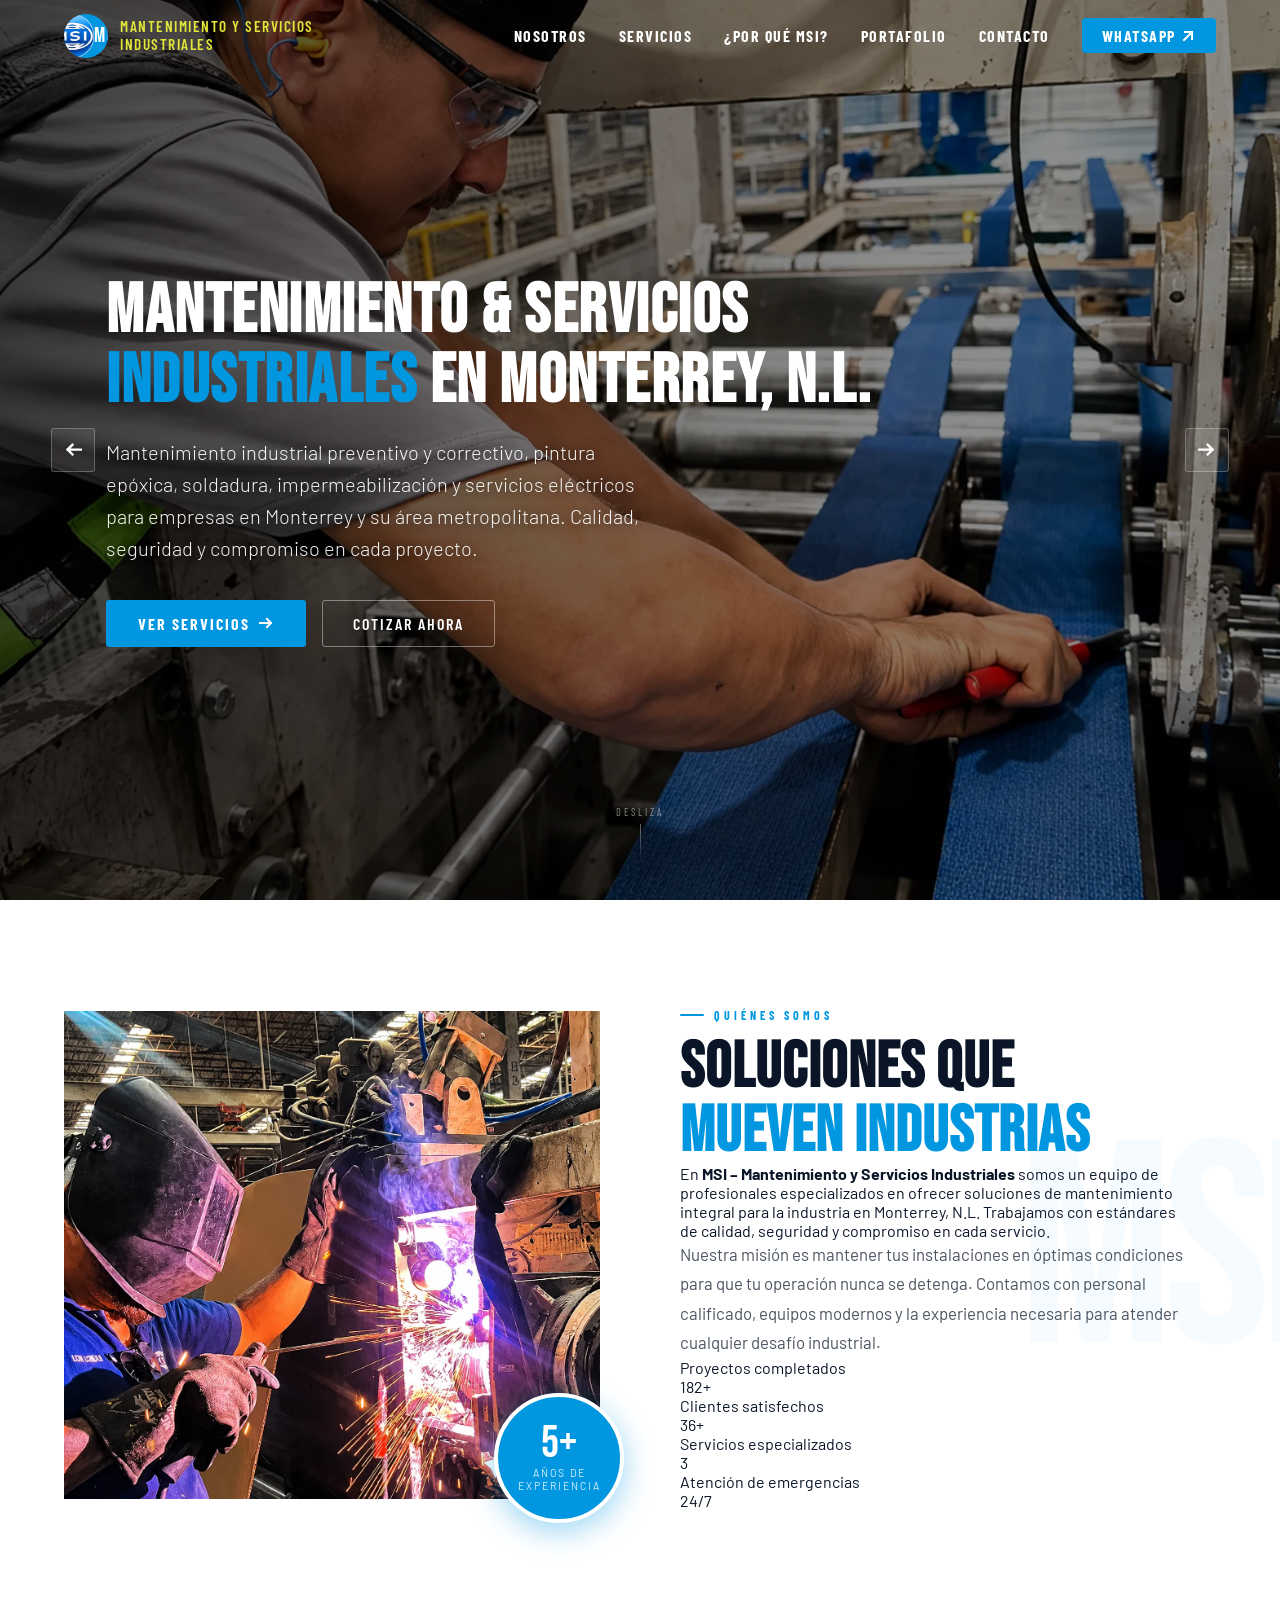
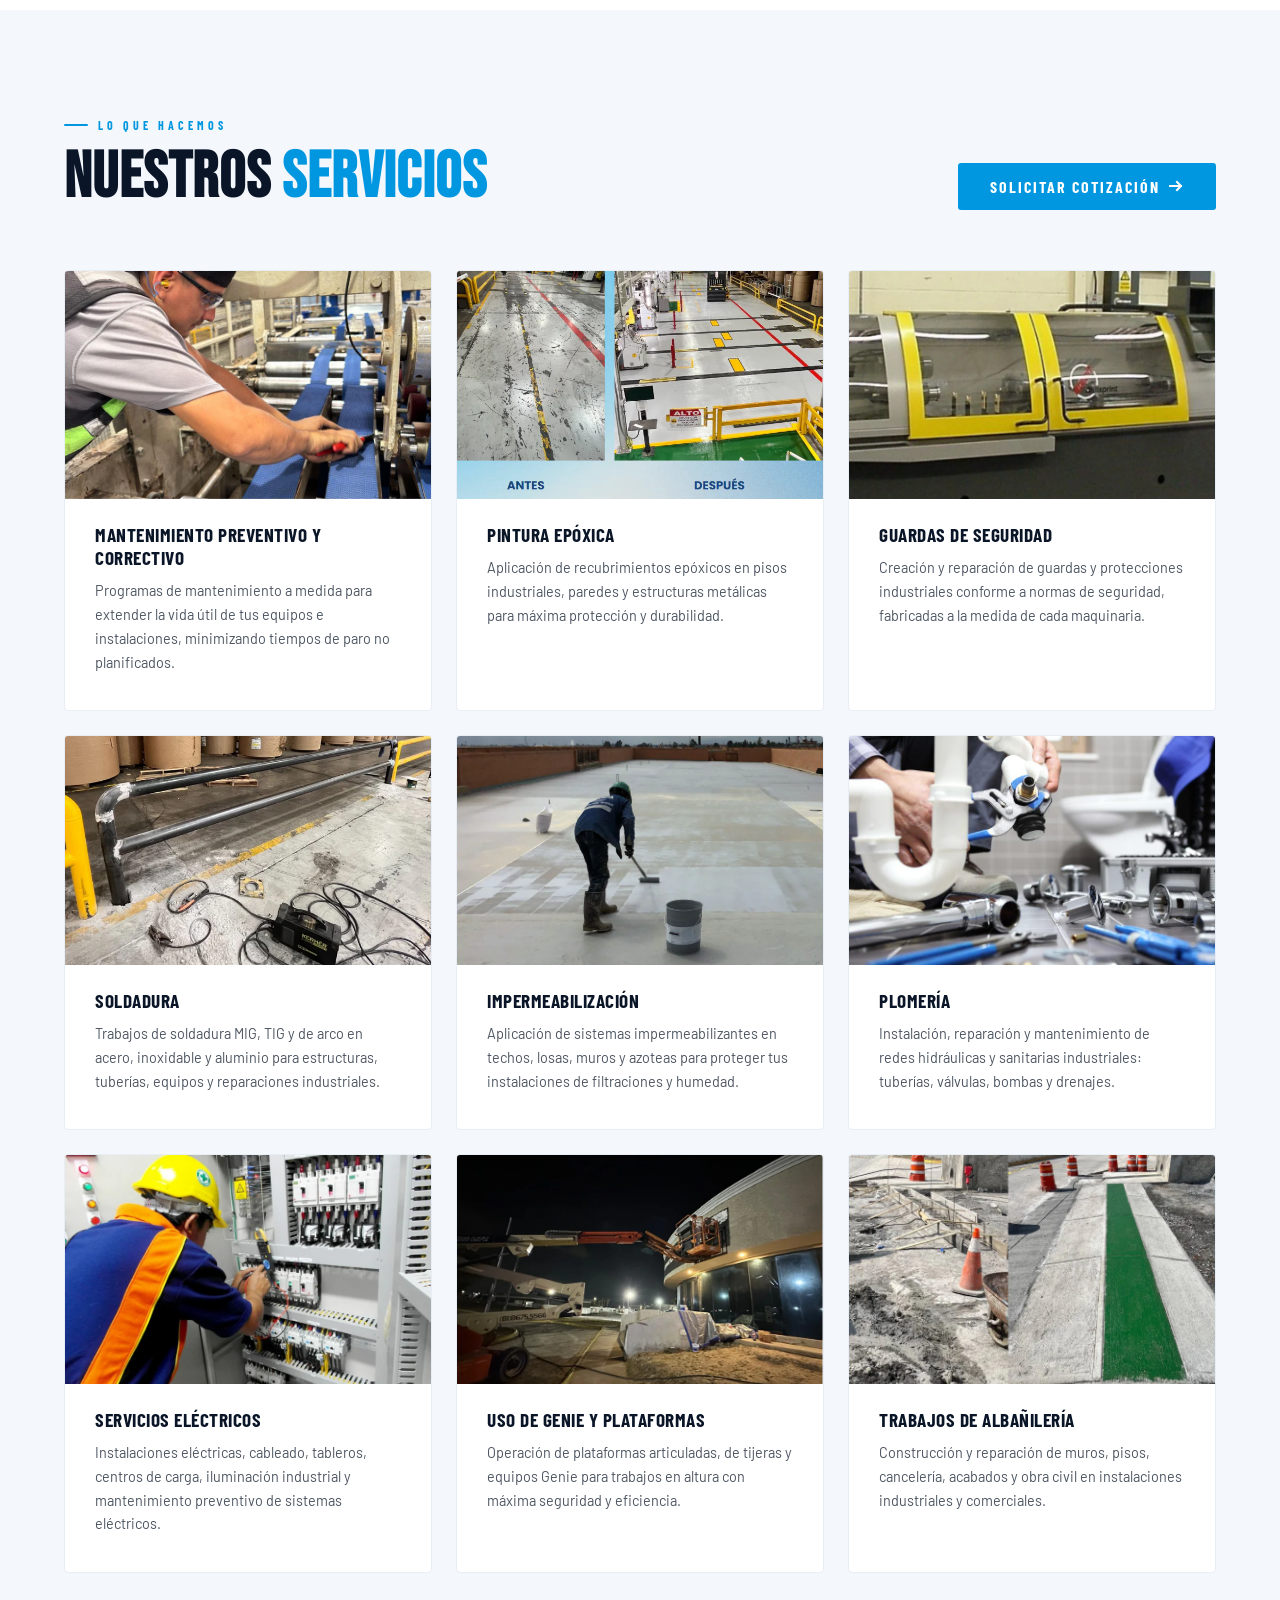
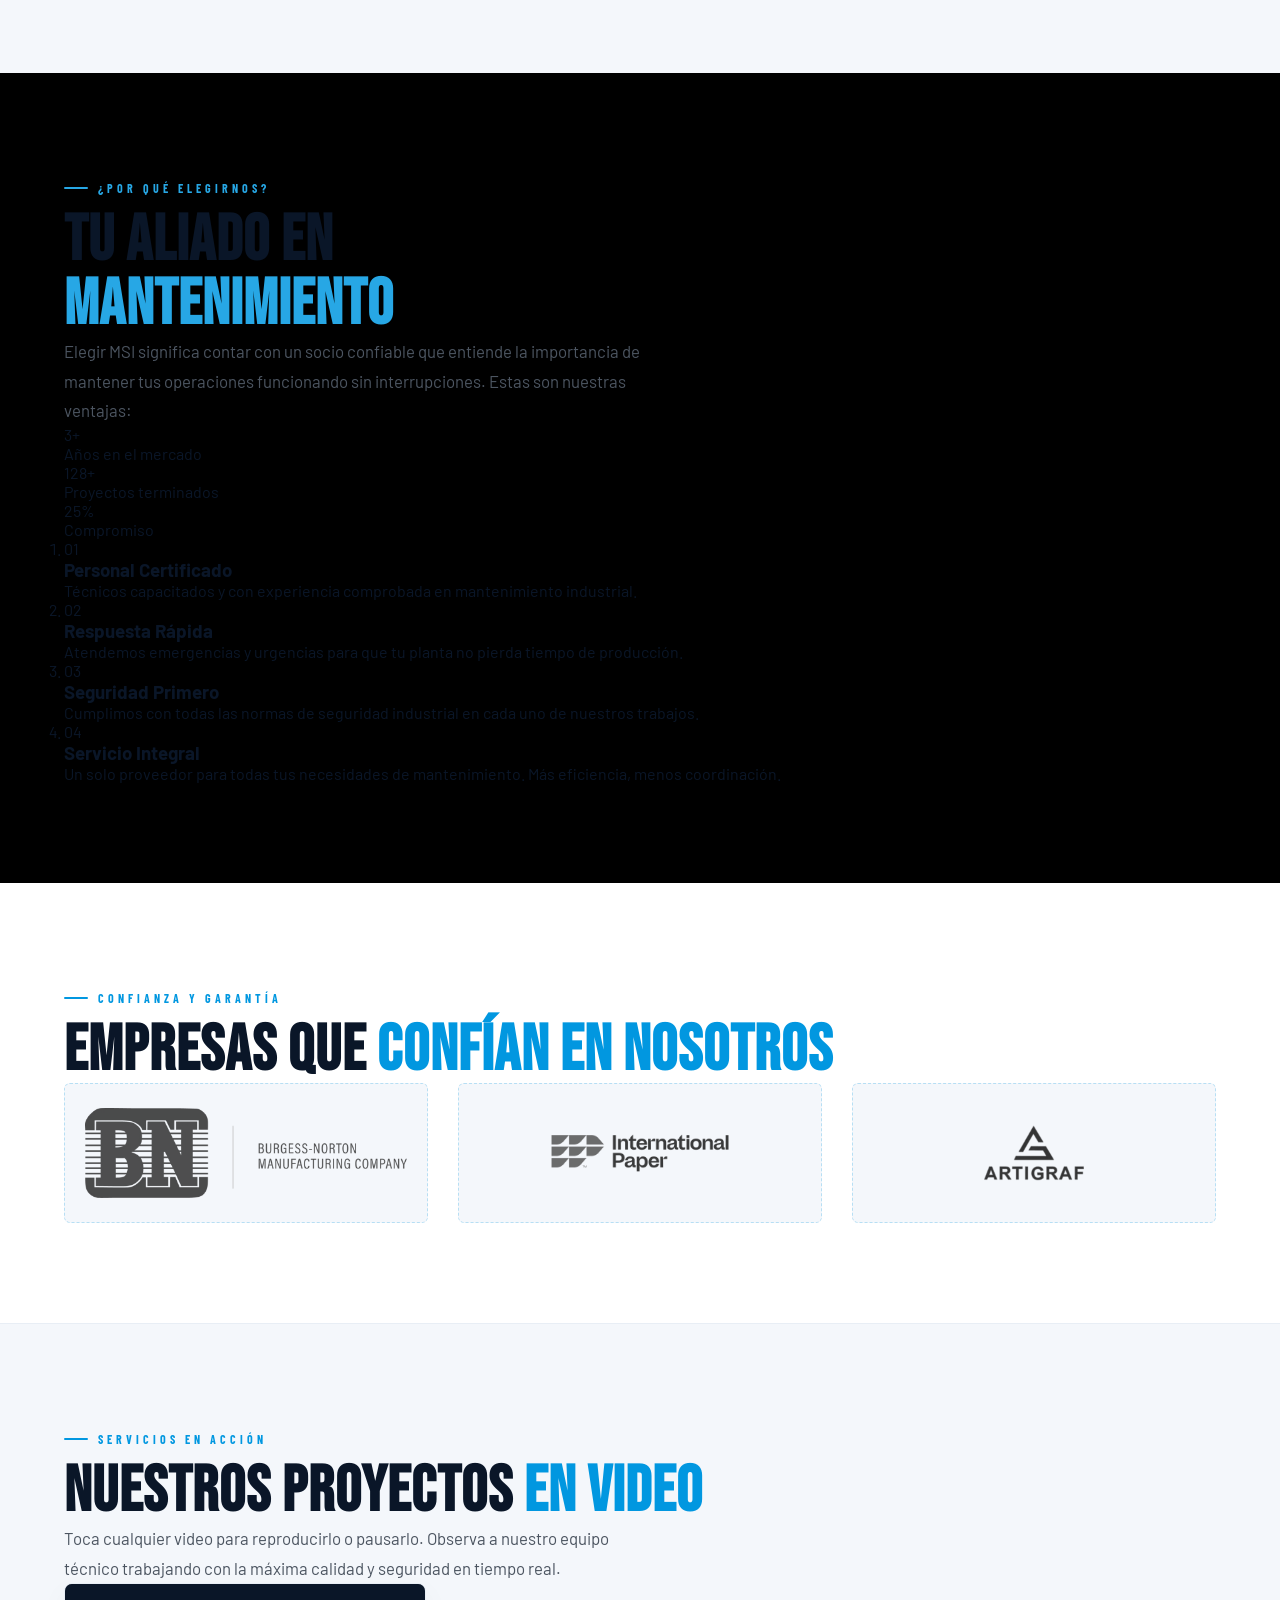
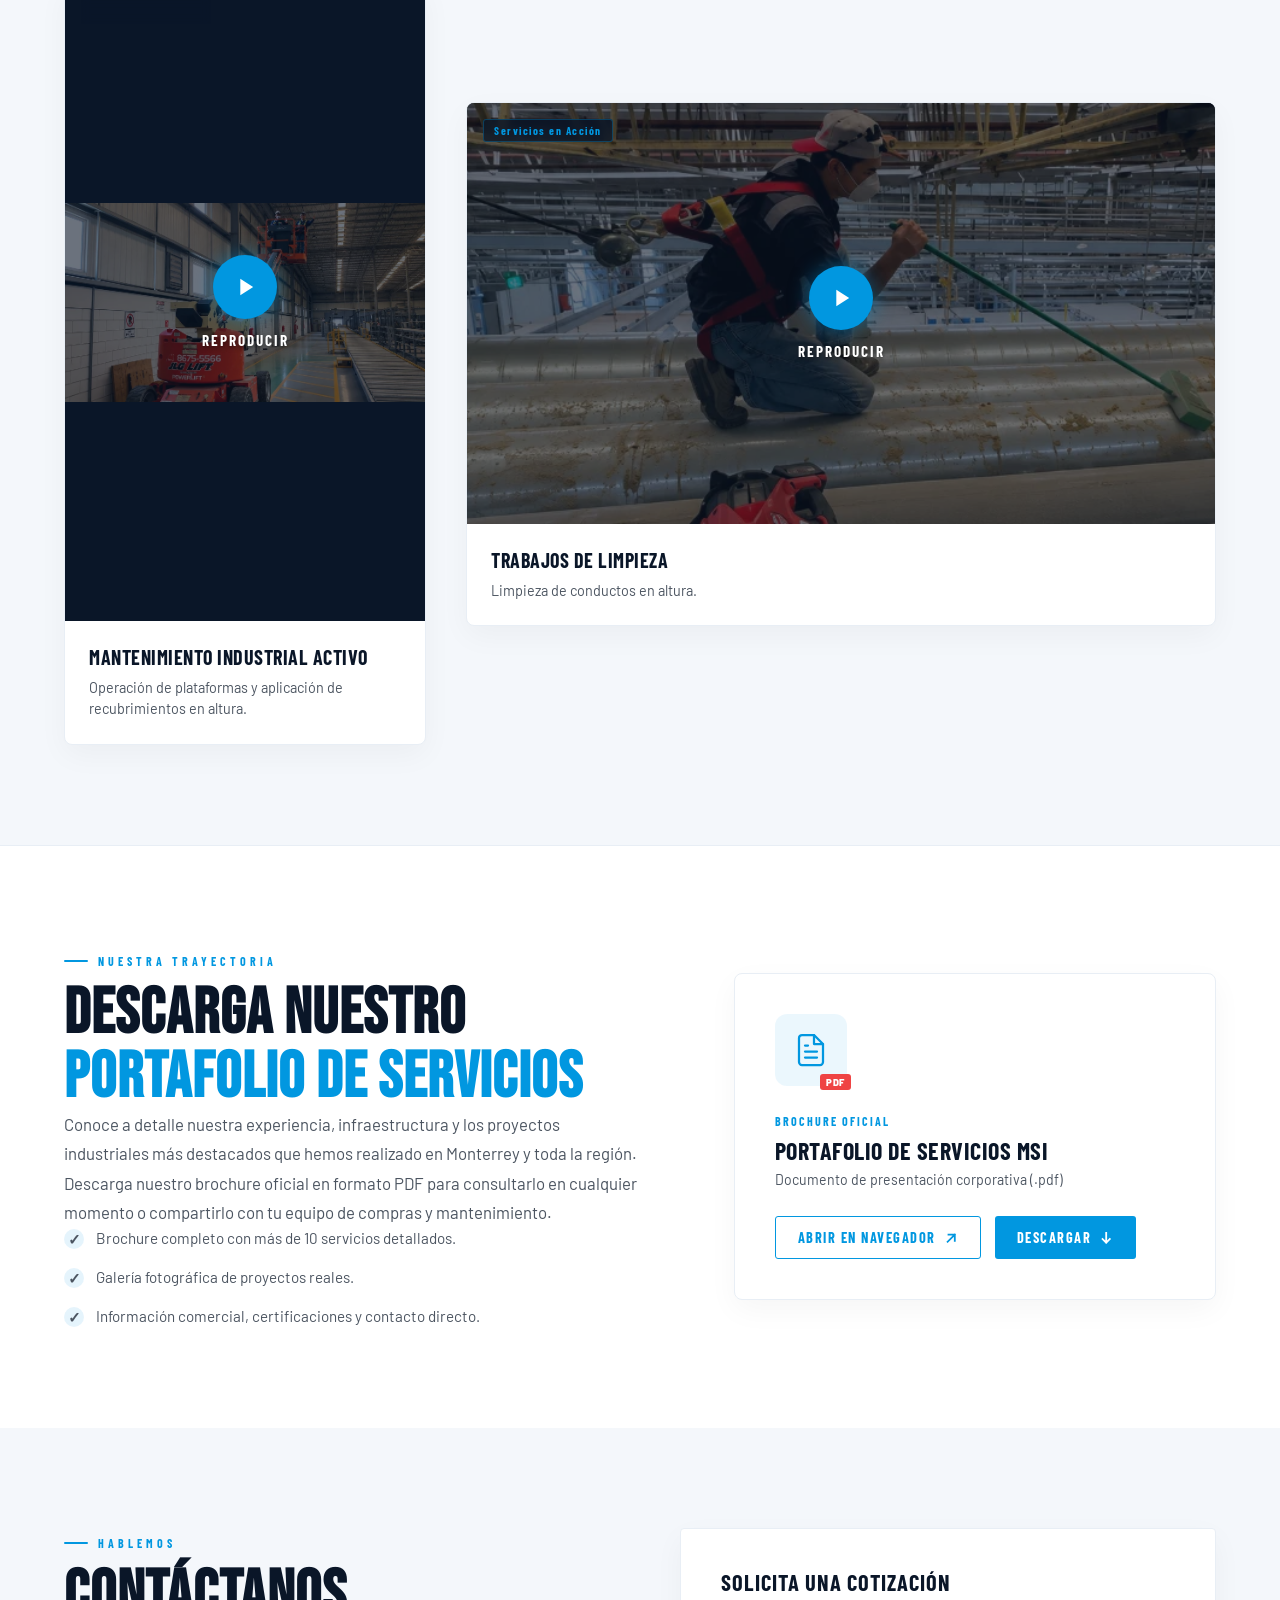
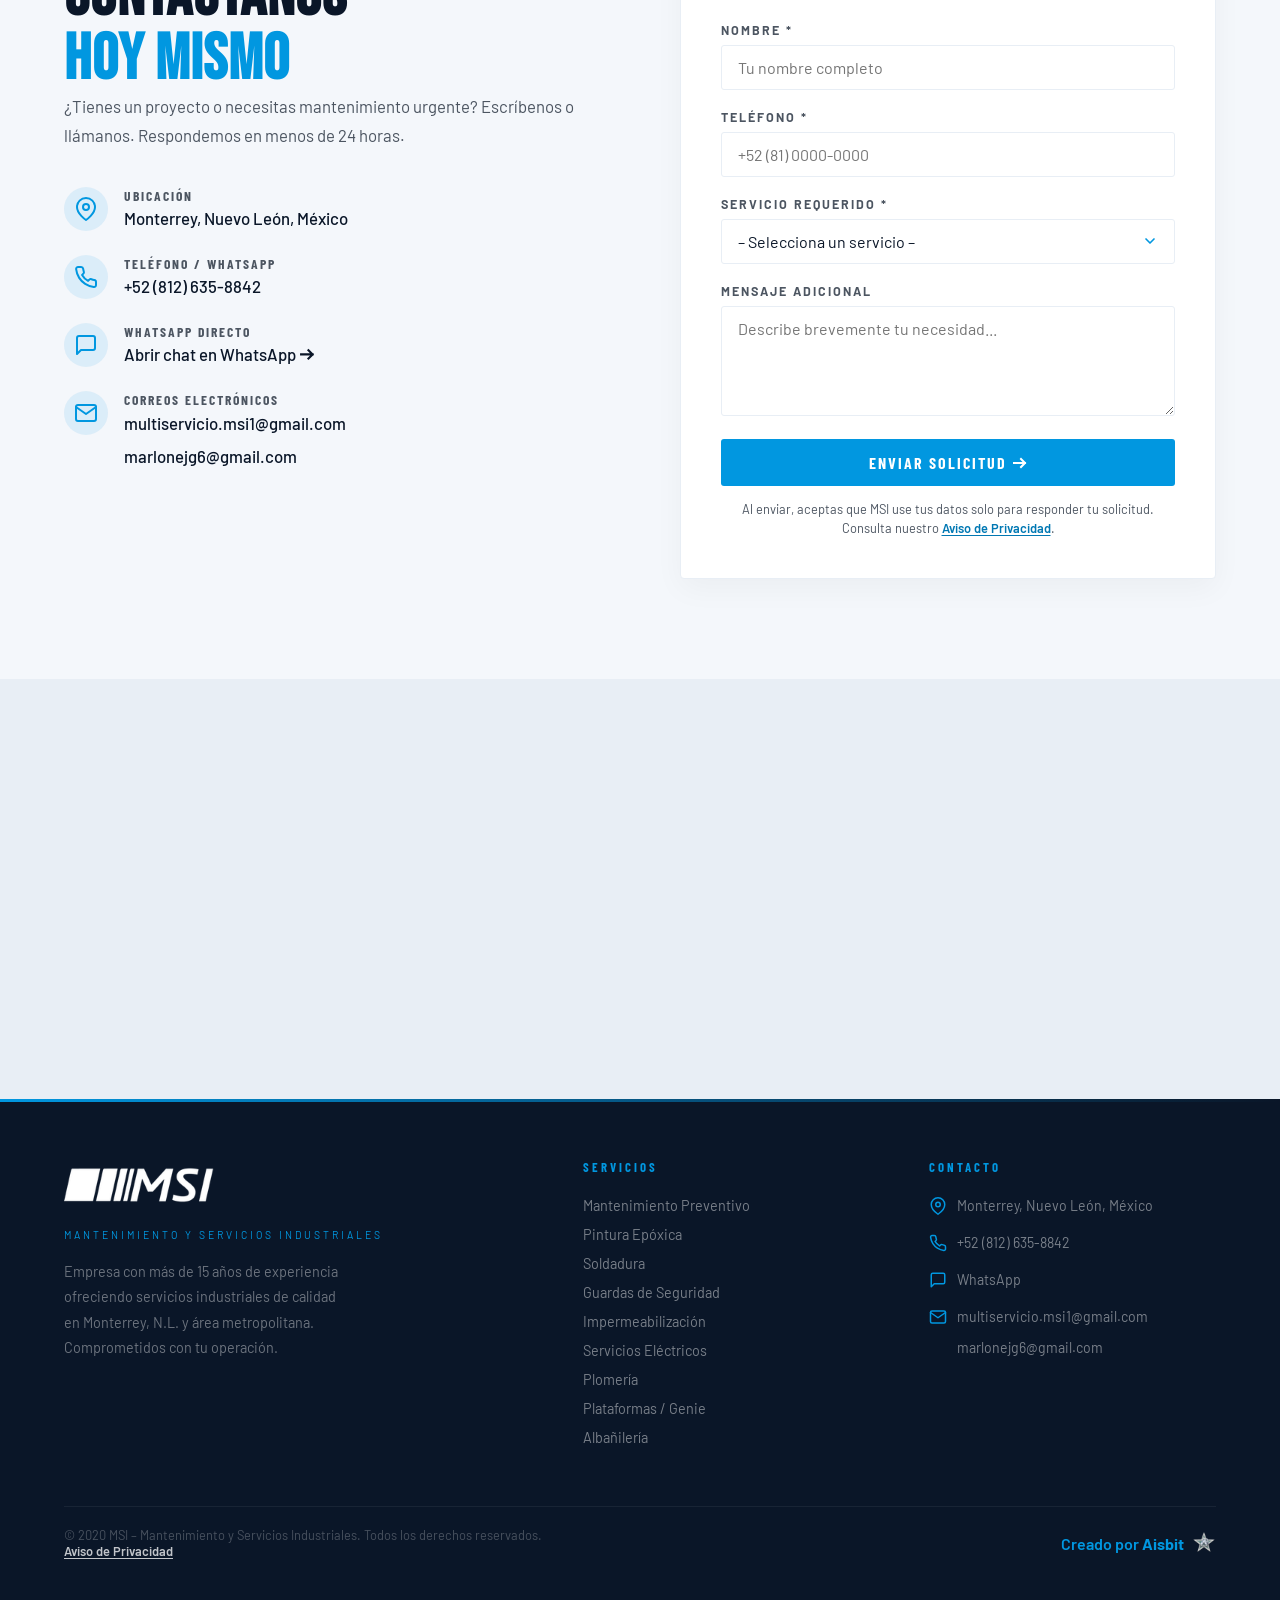
==== commit bb56be77: "Add files via upload" ====
--- a/index.html
+++ b/index.html
@@ -1 +1 @@
-<!DOCTYPE html> <html lang="es"> <head> <meta charset="UTF-8"/> <meta name="viewport" content="width=device-width,initial-scale=1,viewport-fit=cover"/> <meta name="description" content="MSI – Mantenimiento y Servicios Industriales. Empresa especializada en mantenimiento preventivo y correctivo, pintura epóxica, soldadura, impermeabilización, plomería, servicios eléctricos y más en Monterrey, N.L."/> <meta name="keywords" content="mantenimiento industrial, servicios industriales, soldadura, pintura epoxica, Monterrey, NL"/> <link rel="icon" href="assets/favicon/favicon.ico?v=1.3" sizes="any"/> <link rel="icon" type="image/png" sizes="32x32" href="assets/favicon/favicon-32x32.png?v=1.3"/> <link rel="icon" type="image/png" sizes="16x16" href="assets/favicon/favicon-16x16.png?v=1.3"/> <link rel="apple-touch-icon" sizes="180x180" href="assets/favicon/apple-touch-icon.png?v=1.3"/> <link rel="manifest" href="assets/favicon/site.webmanifest?v=1.3"/> <meta name="theme-color" content="#0a1628"/> <meta property="og:type" content="website"/> <meta property="og:title" content="MSI | Mantenimiento y Servicios Industriales – Monterrey"/> <meta property="og:description" content="Empresa especializada en mantenimiento preventivo y correctivo, pintura epóxica, soldadura y servicios industriales de la más alta calidad en Monterrey, N.L."/> <meta property="og:locale" content="es_MX"/> <meta property="og:image" content="https://mrlomasba.github.io/msi/assets/imagenes/og-image.jpg"/> <meta property="og:image:secure_url" content="https://mrlomasba.github.io/msi/assets/imagenes/og-image.jpg"/> <meta property="og:image:type" content="image/jpeg"/> <meta property="og:image:width" content="1200"/> <meta property="og:image:height" content="630"/> <meta property="og:image:alt" content="Logotipo de MSI sobre fondo azul"/> <meta property="og:url" content="https://mrlomasba.github.io/msi/"/> <meta property="og:site_name" content="MSI Mantenimiento"/> <meta name="twitter:card" content="summary_large_image"/> <meta name="twitter:title" content="MSI | Mantenimiento y Servicios Industriales – Monterrey"/> <meta name="twitter:description" content="Empresa especializada en mantenimiento preventivo y correctivo, pintura epóxica, soldadura y servicios industriales de la más alta calidad en Monterrey, N.L."/> <meta name="twitter:image" content="https://mrlomasba.github.io/msi/assets/imagenes/og-image.jpg"/> <meta name="twitter:image:alt" content="Logotipo de MSI sobre fondo azul"/> <title>MSI | Mantenimiento y Servicios Industriales – Monterrey</title> <link rel="preload" href="assets/imagenes/hero1.webp" as="image"/> <link rel="preload" href="assets/imagenes/hero4.webp" as="image"/> <link rel="preload" href="fonts/bebas-neue-latin-400.woff2" as="font" type="font/woff2" crossorigin/> <link rel="preload" href="fonts/barlow-latin-400.woff2" as="font" type="font/woff2" crossorigin/> <link rel="preload" href="fonts/barlow-latin-700.woff2" as="font" type="font/woff2" crossorigin/> <link rel="preload" href="fonts/barlow-condensed-latin-400.woff2" as="font" type="font/woff2" crossorigin/> <link rel="stylesheet" href="css/styles.css?v=1.7"/> <script src="main.js?v=1.4" defer="defer"></script> </head> <body> <header> <a href="#hero" class="header-logo"> <div class="header-logo-img"> <img src="assets/imagenes/logo.webp" alt="MSI Logo" width="48" height="48" onerror='this.style.display="none",this.nextElementSibling.style.display="flex"'/> <span class="logo-placeholder" style="display:none">MSI</span> </div> <div class="header-logo-text"> <span class="tagline">Mantenimiento y Servicios<br>Industriales</span> </div> </a> <nav> <ul> <li><a href="#nosotros">Nosotros</a></li> <li><a href="#servicios">Servicios</a></li> <li><a href="#porque">¿Por qué MSI?</a></li> <li><a href="#portafolio">Portafolio</a></li> <li><a href="#contacto">Contacto</a></li> <li><a href="https://wa.me/528126358842" target="_blank" rel="noopener" class="nav-cta">WhatsApp <svg class="btn-arrow" viewBox="0 0 16 16" aria-hidden="true" focusable="false"><path d="M4 12L12 4M5 4h7v7" fill="none" stroke="currentColor" stroke-width="2" stroke-linecap="square"/></svg></a></li> </ul> </nav> <button class="hamburger" aria-label="Menú"> <span></span><span></span><span></span> </button> </header> <nav class="mobile-nav"> <a href="#nosotros">Nosotros</a> <a href="#servicios">Servicios</a> <a href="#porque">¿Por qué MSI?</a> <a href="#portafolio">Portafolio</a> <a href="#contacto">Contacto</a> <a href="https://wa.me/528126358842" target="_blank" rel="noopener">WhatsApp <svg class="btn-arrow" viewBox="0 0 16 16" aria-hidden="true" focusable="false"><path d="M4 12L12 4M5 4h7v7" fill="none" stroke="currentColor" stroke-width="2" stroke-linecap="square"/></svg></a> </nav> <section id="hero"> <div class="carousel"> <div class="carousel-slides"> <div class="slide active"></div> <div class="slide"></div> <div class="slide"></div> <div class="slide"></div> <div class="slide"></div> <div class="slide"></div> <div class="slide"></div> </div> <div class="hero-content"> <h1 class="hero-title"> <span class="hero-title-line">Mantenimiento &amp; Servicios</span> <span class="hero-title-line"><span class="accent">Industriales</span><br class="br-mobile"> en Monterrey, N.L.</span> </h1> <p class="hero-subtitle"> Mantenimiento industrial preventivo y correctivo, pintura epóxica, soldadura, impermeabilización y servicios eléctricos para empresas en Monterrey y su área metropolitana. Calidad, seguridad y compromiso en cada proyecto. </p> <div class="hero-actions"> <a href="#servicios" class="btn-primary">Ver Servicios <svg class="btn-arrow" viewBox="0 0 16 16" aria-hidden="true" focusable="false"><path d="M2 8h11M9 4l4 4-4 4" fill="none" stroke="currentColor" stroke-width="2" stroke-linecap="square"/></svg></a> <a href="#contacto" class="btn-outline">Cotizar Ahora</a> </div> </div> <div class="carousel-arrows"> <button class="carousel-arrow prev" aria-label="Anterior"><svg class="btn-arrow" viewBox="0 0 16 16" aria-hidden="true" focusable="false"><path d="M14 8H3M7 4L3 8l4 4" fill="none" stroke="currentColor" stroke-width="2" stroke-linecap="square"/></svg></button> <button class="carousel-arrow next" aria-label="Siguiente"><svg class="btn-arrow" viewBox="0 0 16 16" aria-hidden="true" focusable="false"><path d="M2 8h11M9 4l4 4-4 4" fill="none" stroke="currentColor" stroke-width="2" stroke-linecap="square"/></svg></button> </div> <div class="scroll-hint">Desliza</div> </div> </section> <section id="nosotros"> <div class="container"> <div class="nosotros-grid"> <div class="nosotros-img-wrap"> <div class="nosotros-img-placeholder"> <img src="assets/imagenes/nosotros.webp" alt="Equipo MSI" width="1314" height="1197" loading="lazy" decoding="async"/> </div> <div class="nosotros-img-badge"> <div class="years count-up" data-target="15" data-suffix="+">0+</div> <div class="years-label">Años de<br>Experiencia</div> </div> </div> <div class="nosotros-content"> <div class="section-label">Quiénes Somos</div> <h2 class="section-title">Soluciones que<br><span class="accent">mueven industrias</span></h2> <p class="section-text" style="margin-top:22px"> En <strong>MSI – Mantenimiento y Servicios Industriales</strong> somos un equipo de profesionales especializados en ofrecer soluciones de mantenimiento integral para la industria en Monterrey, N.L. Trabajamos con estándares de calidad, seguridad y compromiso en cada servicio. </p> <p class="section-text" style="margin-top:14px"> Nuestra misión es mantener tus instalaciones en óptimas condiciones para que tu operación nunca se detenga. Contamos con personal calificado, equipos modernos y la experiencia necesaria para atender cualquier desafío industrial. </p> <div class="nosotros-stats"> <div class="stat-card"> <div class="num count-up" data-target="500" data-suffix="+">0+</div> <div class="label">Proyectos completados</div> </div> <div class="stat-card"> <div class="num count-up" data-target="100" data-suffix="+">0+</div> <div class="label">Clientes satisfechos</div> </div> <div class="stat-card"> <div class="num count-up" data-target="10" data-suffix="">0</div> <div class="label">Servicios especializados</div> </div> <div class="stat-card"> <div class="num">24/7</div> <div class="label">Atención de emergencias</div> </div> </div> </div> </div> </div> </section> <section id="servicios"> <div class="container"> <div class="servicios-header"> <div> <div class="section-label">Lo que hacemos</div> <h2 class="section-title">Nuestros <span class="accent">Servicios</span></h2> </div> <a href="#contacto" class="btn-primary">Solicitar cotización <svg class="btn-arrow" viewBox="0 0 16 16" aria-hidden="true" focusable="false"><path d="M2 8h11M9 4l4 4-4 4" fill="none" stroke="currentColor" stroke-width="2" stroke-linecap="square"/></svg></a> </div> <div class="services-grid"> <div class="service-card"> <img class="service-img" src="assets/imagenes/mantenimiento-msi.webp" alt="Técnico de MSI dando mantenimiento a una banda transportadora industrial" width="900" height="512" loading="lazy" decoding="async"/> <h3 class="service-title">Mantenimiento Preventivo y Correctivo</h3> <p class="service-desc">Programas de mantenimiento a medida para extender la vida útil de tus equipos e instalaciones, minimizando tiempos de paro no planificados.</p> </div> <div class="service-card"> <img class="service-img" src="assets/imagenes/pintura-epoxica-msi.webp" alt="Piso industrial con recubrimiento de pintura epóxica" width="699" height="488" loading="lazy" decoding="async"/> <h3 class="service-title">Pintura Epóxica</h3> <p class="service-desc">Aplicación de recubrimientos epóxicos en pisos industriales, paredes y estructuras metálicas para máxima protección y durabilidad.</p> </div> <div class="service-card"> <img class="service-img" src="assets/imagenes/guardas-msi.webp" alt="Guardas de seguridad instaladas en maquinaria industrial" width="818" height="645" loading="lazy" decoding="async"/> <h3 class="service-title">Guardas de Seguridad</h3> <p class="service-desc">Creación y reparación de guardas y protecciones industriales conforme a normas de seguridad, fabricadas a la medida de cada maquinaria.</p> </div> <div class="service-card"> <img class="service-img" src="assets/imagenes/soldadura-msi.webp" alt="Trabajo de soldadura industrial" width="672" height="472" loading="lazy" decoding="async"/> <h3 class="service-title">Soldadura</h3> <p class="service-desc">Trabajos de soldadura MIG, TIG y de arco en acero, inoxidable y aluminio para estructuras, tuberías, equipos y reparaciones industriales.</p> </div> <div class="service-card"> <img class="service-img" src="assets/imagenes/impermeabilizacion-msi.webp" alt="Impermeabilización de techo industrial" width="750" height="569" loading="lazy" decoding="async"/> <h3 class="service-title">Impermeabilización</h3> <p class="service-desc">Aplicación de sistemas impermeabilizantes en techos, losas, muros y azoteas para proteger tus instalaciones de filtraciones y humedad.</p> </div> <div class="service-card"> <img class="service-img" src="assets/imagenes/plomeria-msi.webp" alt="Instalación de plomería industrial" width="763" height="608" loading="lazy" decoding="async"/> <h3 class="service-title">Plomería</h3> <p class="service-desc">Instalación, reparación y mantenimiento de redes hidráulicas y sanitarias industriales: tuberías, válvulas, bombas y drenajes.</p> </div> <div class="service-card"> <img class="service-img" src="assets/imagenes/electricista-msi.webp" alt="Electricista realizando una instalación eléctrica industrial" width="776" height="596" loading="lazy" decoding="async"/> <h3 class="service-title">Servicios Eléctricos</h3> <p class="service-desc">Instalaciones eléctricas, cableado, tableros, centros de carga, iluminación industrial y mantenimiento preventivo de sistemas eléctricos.</p> </div> <div class="service-card"> <img class="service-img" src="assets/imagenes/genie-msi.webp" alt="Plataforma elevadora Genie para trabajos en altura" width="892" height="669" loading="lazy" decoding="async"/> <h3 class="service-title">Uso de Genie y Plataformas</h3> <p class="service-desc">Operación de plataformas articuladas, de tijeras y equipos Genie para trabajos en altura con máxima seguridad y eficiencia.</p> </div> <div class="service-card"> <img class="service-img" src="assets/imagenes/albanileria-msi.webp" alt="Trabajos de albañilería en instalación industrial" width="762" height="504" loading="lazy" decoding="async"/> <h3 class="service-title">Trabajos de Albañilería</h3> <p class="service-desc">Construcción y reparación de muros, pisos, cancelería, acabados y obra civil en instalaciones industriales y comerciales.</p> </div> </div> </div> </section> <section id="porque"> <div class="container"> <div class="porque-grid"> <div class="porque-content"> <div class="section-label" style="color:var(--blue)">¿Por qué elegirnos?</div> <h2 class="section-title">Tu aliado en<br><span class="accent">mantenimiento</span></h2> <p class="section-text" style="margin-top:22px"> Elegir MSI significa contar con un socio confiable que entiende la importancia de mantener tus operaciones funcionando sin interrupciones. Estas son nuestras ventajas: </p> <div class="features-list"> <div class="feature-item"> <div class="feature-icon"> <svg xmlns="http://www.w3.org/2000/svg" width="24" height="24" viewBox="0 0 24 24" fill="none" stroke="currentColor" stroke-width="2" stroke-linecap="round" stroke-linejoin="round"> <polyline points="20 6 9 17 4 12"></polyline> </svg> </div> <div class="feature-text"> <h4>Personal Certificado</h4> <p>Técnicos capacitados y con experiencia comprobada en mantenimiento industrial.</p> </div> </div> <div class="feature-item"> <div class="feature-icon"> <svg xmlns="http://www.w3.org/2000/svg" width="24" height="24" viewBox="0 0 24 24" fill="none" stroke="currentColor" stroke-width="2" stroke-linecap="round" stroke-linejoin="round"> <polygon points="13 2 3 14 12 14 11 22 21 10 12 10 13 2"></polygon> </svg> </div> <div class="feature-text"> <h4>Respuesta Rápida</h4> <p>Atendemos emergencias y urgencias para que tu planta no pierda tiempo de producción.</p> </div> </div> <div class="feature-item"> <div class="feature-icon"> <svg xmlns="http://www.w3.org/2000/svg" width="24" height="24" viewBox="0 0 24 24" fill="none" stroke="currentColor" stroke-width="2" stroke-linecap="round" stroke-linejoin="round"> <path d="M12 22s8-4 8-10V5l-8-3-8 3v7c0 6 8 10 8 10z"></path> </svg> </div> <div class="feature-text"> <h4>Seguridad Primero</h4> <p>Cumplimos con todas las normas de seguridad industrial en cada uno de nuestros trabajos.</p> </div> </div> <div class="feature-item"> <div class="feature-icon"> <svg xmlns="http://www.w3.org/2000/svg" width="24" height="24" viewBox="0 0 24 24" fill="none" stroke="currentColor" stroke-width="2" stroke-linecap="round" stroke-linejoin="round"> <path d="M16 4h2a2 2 0 0 1 2 2v14a2 2 0 0 1-2 2H6a2 2 0 0 1-2-2V6a2 2 0 0 1 2-2h2"></path> <rect x="8" y="2" width="8" height="4" rx="1" ry="1"></rect> </svg> </div> <div class="feature-text"> <h4>Servicio Integral</h4> <p>Un solo proveedor para todas tus necesidades de mantenimiento. Más eficiencia, menos coordinación. </p> </div> </div> </div> </div> <div class="porque-visual"> <div class="pq-card"> <div class="big-num count-up" data-target="15" data-suffix="+">0+</div> <div class="pq-label">Años en el mercado</div> </div> <div class="pq-card"> <div class="big-num count-up" data-target="500" data-suffix="+">0+</div> <div class="pq-label">Proyectos terminados</div> </div> <div class="pq-card"> <div class="big-num count-up" data-target="100" data-suffix="%">0%</div> <div class="pq-label">Compromiso</div> </div> </div> </div> </div> </section> <section id="empresas"> <div class="container"> <div class="section-header-center" style="text-align:center;margin-bottom:50px"> <div class="section-label" style="justify-content:center;display:inline-flex">Confianza y Garantía</div> <h2 class="section-title" style="margin-top:10px">Empresas que <span class="accent">confían en nosotros</span> </h2> </div> <div class="empresas-grid"> <div class="empresa-logo-item"> <img src="assets/imagenes/cliente1.webp" alt="Logo de Burgess-Norton Manufacturing Company" loading="lazy"/> </div> <div class="empresa-logo-item"> <img src="assets/imagenes/cliente2.webp" alt="Logo de International Paper" loading="lazy"/> </div> <div class="empresa-logo-item"> <img src="assets/imagenes/cliente3.webp" alt="Logo de Artigraf" loading="lazy"/> </div> </div> </div> </section> <section id="videos"> <div class="container"> <div class="section-header-center" style="text-align:center;margin-bottom:50px"> <div class="section-label" style="justify-content:center;display:inline-flex">Servicios en Acción</div> <h2 class="section-title" style="margin-top:10px">Nuestros Proyectos <span class="accent">en Video</span></h2> <p class="section-text" style="margin:20px auto 0;text-align:center"> Toca cualquier video para reproducirlo o pausarlo. Observa a nuestro equipo técnico trabajando con la máxima calidad y seguridad en tiempo real. </p> </div> <div class="videos-grid"> <div class="video-card"> <div class="video-wrapper video-vertical" role="button" tabindex="0" aria-pressed="false" aria-label="Reproducir o pausar video: Mantenimiento Industrial Activo"> <video preload="metadata" loop playsinline poster="assets/imagenes/vid1.webp" src="assets/videos/proyecto1.mp4" id="video-proj-1"> Tu navegador no soporta el formato de video. </video> <div class="video-poster" style="background-image:url('assets/imagenes/vid1.webp')"></div> <div class="video-overlay"> <div class="play-btn-circle"> <svg xmlns="http://www.w3.org/2000/svg" viewBox="0 0 24 24" fill="currentColor"> <path d="M8 5v14l11-7z"/> </svg> </div> <span class="video-overlay-text">Reproducir</span> </div> <span class="video-badge">Servicios en Acción</span> </div> <div class="video-info"> <h4>Mantenimiento Industrial Activo</h4> <p>Operación de plataformas y aplicación de recubrimientos en altura.</p> </div> </div> <div class="video-card"> <div class="video-wrapper" role="button" tabindex="0" aria-pressed="false" aria-label="Reproducir o pausar video: Trabajos de Limpieza"> <video preload="metadata" loop playsinline poster="assets/imagenes/vid2.webp" src="assets/videos/proyecto2.mp4" id="video-proj-2"> Tu navegador no soporta el formato de video. </video> <div class="video-poster" style="background-image:url('assets/imagenes/vid2.webp')"></div> <div class="video-overlay"> <div class="play-btn-circle"> <svg xmlns="http://www.w3.org/2000/svg" viewBox="0 0 24 24" fill="currentColor"> <path d="M8 5v14l11-7z"/> </svg> </div> <span class="video-overlay-text">Reproducir</span> </div> <span class="video-badge">Servicios en Acción</span> </div> <div class="video-info"> <h4>Trabajos de Limpieza</h4> <p>Limpieza de conductos en altura.</p> </div> </div> </div> </div> </section> <section id="portafolio"> <div class="container"> <div class="portafolio-grid"> <div class="portafolio-content"> <div class="section-label">Nuestra Trayectoria</div> <h2 class="section-title">Descarga nuestro <br><span class="accent">Portafolio de Servicios</span></h2> <p class="section-text" style="margin-top:22px"> Conoce a detalle nuestra experiencia, infraestructura y los proyectos industriales más destacados que hemos realizado en Monterrey y toda la región. Descarga nuestro brochure oficial en formato PDF para consultarlo en cualquier momento o compartirlo con tu equipo de compras y mantenimiento. </p> <div class="portafolio-meta-list" style="margin-top:30px"> <div class="meta-item"> <span class="meta-icon">✓</span> <span>Brochure completo con más de 10 servicios detallados.</span> </div> <div class="meta-item"> <span class="meta-icon">✓</span> <span>Galería fotográfica de proyectos reales.</span> </div> <div class="meta-item"> <span class="meta-icon">✓</span> <span>Información comercial, certificaciones y contacto directo.</span> </div> </div> </div> <div class="portafolio-card-wrap"> <div class="pdf-card"> <div class="pdf-icon-wrap"> <svg xmlns="http://www.w3.org/2000/svg" viewBox="0 0 24 24" fill="none" stroke="currentColor" stroke-width="1.5" stroke-linecap="round" stroke-linejoin="round"> <path d="M14 2H6a2 2 0 0 0-2 2v16a2 2 0 0 0 2 2h12a2 2 0 0 0 2-2V8z"></path> <polyline points="14 2 14 8 20 8"></polyline> <line x1="16" y1="13" x2="8" y2="13"></line> <line x1="16" y1="17" x2="8" y2="17"></line> <polyline points="10 9 9 9 8 9"></polyline> </svg> <div class="pdf-badge">PDF</div> </div> <div class="pdf-info"> <span class="pdf-tag">BROCHURE OFICIAL</span> <h3>Portafolio de Servicios MSI</h3> <p>Documento de presentación corporativa (.pdf)</p> </div> <div class="pdf-actions"> <a href="assets/documentos/portafolio-msi.pdf" target="_blank" rel="noopener" class="btn-pdf-view">Abrir en navegador <svg class="btn-arrow" viewBox="0 0 16 16" aria-hidden="true" focusable="false"><path d="M4 12L12 4M5 4h7v7" fill="none" stroke="currentColor" stroke-width="2" stroke-linecap="square"/></svg></a> <a href="assets/documentos/portafolio-msi.pdf" download="Portafolio-MSI-Mantenimiento.pdf" class="btn-pdf-download">Descargar <svg class="btn-arrow" viewBox="0 0 16 16" aria-hidden="true" focusable="false"><path d="M8 2v11M4 9l4 4 4-4" fill="none" stroke="currentColor" stroke-width="2" stroke-linecap="square"/></svg></a> </div> </div> </div> </div> </div> </section> <section id="contacto"> <div class="container"> <div class="contacto-grid"> <div> <div class="section-label">Hablemos</div> <h2 class="section-title">Contáctanos<br><span class="accent">hoy mismo</span></h2> <p class="section-text" style="margin-top:18px"> ¿Tienes un proyecto o necesitas mantenimiento urgente? Escríbenos o llámanos. Respondemos en menos de 24 horas. </p> <div class="contact-info-list"> <div class="contact-info-item"> <div class="ci-icon"> <svg xmlns="http://www.w3.org/2000/svg" width="24" height="24" viewBox="0 0 24 24" fill="none" stroke="currentColor" stroke-width="2" stroke-linecap="round" stroke-linejoin="round"> <path d="M21 10c0 7-9 13-9 13s-9-6-9-13a9 9 0 0 1 18 0z"></path> <circle cx="12" cy="10" r="3"></circle> </svg> </div> <div class="ci-text"> <h4>Ubicación</h4> <p>Monterrey, Nuevo León, México</p> </div> </div> <div class="contact-info-item"> <div class="ci-icon"> <svg xmlns="http://www.w3.org/2000/svg" width="24" height="24" viewBox="0 0 24 24" fill="none" stroke="currentColor" stroke-width="2" stroke-linecap="round" stroke-linejoin="round"> <path d="M22 16.92v3a2 2 0 0 1-2.18 2 19.79 19.79 0 0 1-8.63-3.07 19.5 19.5 0 0 1-6-6 19.79 19.79 0 0 1-3.07-8.67A2 2 0 0 1 4.11 2h3a2 2 0 0 1 2 1.72 12.84 12.84 0 0 0 .7 2.81 2 2 0 0 1-.45 2.11L8.09 9.91a16 16 0 0 0 6 6l1.27-1.27a2 2 0 0 1 2.11-.45 12.84 12.84 0 0 0 2.81.7A2 2 0 0 1 22 16.92z"> </path> </svg> </div> <div class="ci-text"> <h4>Teléfono / WhatsApp</h4> <a href="tel:+528126358842">+52 (812) 635-8842</a> </div> </div> <div class="contact-info-item"> <div class="ci-icon"> <svg xmlns="http://www.w3.org/2000/svg" width="24" height="24" viewBox="0 0 24 24" fill="none" stroke="currentColor" stroke-width="2" stroke-linecap="round" stroke-linejoin="round"> <path d="M21 15a2 2 0 0 1-2 2H7l-4 4V5a2 2 0 0 1 2-2h14a2 2 0 0 1 2 2z"></path> </svg> </div> <div class="ci-text"> <h4>WhatsApp directo</h4> <a href="https://wa.me/528126358842" target="_blank" rel="noopener">Abrir chat en WhatsApp <svg class="btn-arrow" viewBox="0 0 16 16" aria-hidden="true" focusable="false"><path d="M2 8h11M9 4l4 4-4 4" fill="none" stroke="currentColor" stroke-width="2" stroke-linecap="square"/></svg></a> </div> </div> <div class="contact-info-item"> <div class="ci-icon"> <svg xmlns="http://www.w3.org/2000/svg" width="24" height="24" viewBox="0 0 24 24" fill="none" stroke="currentColor" stroke-width="2" stroke-linecap="round" stroke-linejoin="round"> <path d="M4 4h16c1.1 0 2 .9 2 2v12c0 1.1-.9 2-2 2H4c-1.1 0-2-.9-2-2V6c0-1.1.9-2 2-2z"></path> <polyline points="22,6 12,13 2,6"></polyline> </svg> </div> <div class="ci-text"> <h4>Correos Electrónicos</h4> <div class="email-list"> <a href="mailto:multiservicio.msi1@gmail.com">multiservicio.msi1@gmail.com</a> <a href="mailto:marlonejg6@gmail.com">marlonejg6@gmail.com</a> </div> </div> </div> </div> </div> <div class="contact-form"> <h3>Solicita una Cotización</h3> <form id="contact-form" novalidate> <div class="form-group"> <label for="nombre">Nombre *</label> <input type="text" id="nombre" name="nombre" placeholder="Tu nombre completo" required/> </div> <div class="form-group"> <label for="telefono">Teléfono *</label> <input type="tel" id="telefono" name="telefono" placeholder="+52 (81) 0000-0000" required/> </div> <div class="form-group"> <label for="servicio">Servicio requerido *</label> <select id="servicio" name="servicio" required> <option value="">– Selecciona un servicio –</option> <option>Mantenimiento Preventivo y Correctivo</option> <option>Pintura Epóxica</option> <option>Creación y Reparación de Guardas de Seguridad</option> <option>Soldadura</option> <option>Impermeabilización</option> <option>Plomería</option> <option>Servicios Eléctricos</option> <option>Uso de Genie / Plataformas Articuladas o de Tijeras</option> <option>Trabajos de Albañilería</option> <option>Otro</option> </select> </div> <div class="form-group"> <label for="mensaje">Mensaje adicional</label> <textarea id="mensaje" name="mensaje" placeholder="Describe brevemente tu necesidad..."></textarea> </div> <button type="submit" class="form-submit">Enviar Solicitud <svg class="btn-arrow" viewBox="0 0 16 16" aria-hidden="true" focusable="false"><path d="M2 8h11M9 4l4 4-4 4" fill="none" stroke="currentColor" stroke-width="2" stroke-linecap="square"/></svg></button> <p class="form-privacy"> Al enviar, aceptas que MSI use tus datos solo para responder tu solicitud. Consulta nuestro <a href="aviso-de-privacidad.html">Aviso de Privacidad</a>. </p> </form> </div> </div> </div> </section> <div id="mapa"> <iframe src="https://www.google.com/maps/embed?pb=!1m18!1m12!1m3!1d114996.28799869598!2d-100.44130139167518!3d25.686614869998023!2m3!1f0!2f0!3f0!3m2!1i1024!2i768!4f13.1!3m3!1m2!1s0x866295ce4f78e0f5%3A0x4a4b4c9ee265abe7!2sMonterrey%2C%20Nuevo%20Le%C3%B3n%2C%20M%C3%A9xico!5e0!3m2!1ses!2smx!4v1716300000000!5m2!1ses!2smx" width="100%" height="100%" style="border:0" allowfullscreen="" loading="lazy" referrerpolicy="no-referrer-when-downgrade" title="Ubicación MSI – Monterrey, N.L."></iframe> </div> <footer> <div class="container"> <div class="footer-grid"> <div class="footer-brand"> <div class="footer-logo-wrap"> <img src="assets/imagenes/msi-logo-blanco.webp" class="footer-logo" alt="MSI Logo" width="200" height="68" loading="lazy" decoding="async"/> <div> <div class="footer-brand-sub">Mantenimiento y Servicios Industriales</div> </div> </div> <p class="footer-desc"> Empresa con más de 15 años de experiencia ofreciendo servicios industriales de calidad en Monterrey, N.L. y área metropolitana. Comprometidos con tu operación. </p> </div> <div class="footer-col"> <h4>Servicios</h4> <ul> <li><a href="#servicios">Mantenimiento Preventivo</a></li> <li><a href="#servicios">Pintura Epóxica</a></li> <li><a href="#servicios">Soldadura</a></li> <li><a href="#servicios">Guardas de Seguridad</a></li> <li><a href="#servicios">Impermeabilización</a></li> <li><a href="#servicios">Servicios Eléctricos</a></li> <li><a href="#servicios">Plomería</a></li> <li><a href="#servicios">Plataformas / Genie</a></li> <li><a href="#servicios">Albañilería</a></li> </ul> </div> <div class="footer-col"> <h4>Contacto</h4> <div class="footer-contact-item"> <span class="fc-icon"> <svg xmlns="http://www.w3.org/2000/svg" width="18" height="18" viewBox="0 0 24 24" fill="none" stroke="currentColor" stroke-width="2" stroke-linecap="round" stroke-linejoin="round"> <path d="M21 10c0 7-9 13-9 13s-9-6-9-13a9 9 0 0 1 18 0z"></path> <circle cx="12" cy="10" r="3"></circle> </svg> </span> <p>Monterrey, Nuevo León, México</p> </div> <div class="footer-contact-item"> <span class="fc-icon"> <svg xmlns="http://www.w3.org/2000/svg" width="18" height="18" viewBox="0 0 24 24" fill="none" stroke="currentColor" stroke-width="2" stroke-linecap="round" stroke-linejoin="round"> <path d="M22 16.92v3a2 2 0 0 1-2.18 2 19.79 19.79 0 0 1-8.63-3.07 19.5 19.5 0 0 1-6-6 19.79 19.79 0 0 1-3.07-8.67A2 2 0 0 1 4.11 2h3a2 2 0 0 1 2 1.72 12.84 12.84 0 0 0 .7 2.81 2 2 0 0 1-.45 2.11L8.09 9.91a16 16 0 0 0 6 6l1.27-1.27a2 2 0 0 1 2.11-.45 12.84 12.84 0 0 0 2.81.7A2 2 0 0 1 22 16.92z"> </path> </svg> </span> <a href="tel:+528126358842">+52 (812) 635-8842</a> </div> <div class="footer-contact-item"> <span class="fc-icon"> <svg xmlns="http://www.w3.org/2000/svg" width="18" height="18" viewBox="0 0 24 24" fill="none" stroke="currentColor" stroke-width="2" stroke-linecap="round" stroke-linejoin="round"> <path d="M21 15a2 2 0 0 1-2 2H7l-4 4V5a2 2 0 0 1 2-2h14a2 2 0 0 1 2 2z"></path> </svg> </span> <a href="https://wa.me/528126358842" target="_blank" rel="noopener">WhatsApp</a> </div> <div class="footer-contact-item"> <span class="fc-icon"> <svg xmlns="http://www.w3.org/2000/svg" width="18" height="18" viewBox="0 0 24 24" fill="none" stroke="currentColor" stroke-width="2" stroke-linecap="round" stroke-linejoin="round"> <path d="M4 4h16c1.1 0 2 .9 2 2v12c0 1.1-.9 2-2 2H4c-1.1 0-2-.9-2-2V6c0-1.1.9-2 2-2z"></path> <polyline points="22,6 12,13 2,6"></polyline> </svg> </span> <div class="email-list"> <a href="mailto:multiservicio.msi1@gmail.com">multiservicio.msi1@gmail.com</a> <a href="mailto:marlonejg6@gmail.com">marlonejg6@gmail.com</a> </div> </div> </div> </div> <div class="footer-bottom"> <p>© 2020 MSI – Mantenimiento y Servicios Industriales. Todos los derechos reservados.</p> <p><a href="aviso-de-privacidad.html" class="footer-legal-link">Aviso de Privacidad</a></p> <p> <a href="https://aisbit.com" target="_blank" rel="noopener" class="creator-link"> Creado por Aisbit <img src="assets/imagenes/aisbit-icon.webp" alt="" width="24" height="24" class="creator-icon" loading="lazy" decoding="async"/> </a> </p> </div> </div> </footer> <a class="whatsapp-btn" href="https://wa.me/528126358842?text=Hola%20MSI%2C%20me%20gustar%C3%ADa%20solicitar%20informaci%C3%B3n%20sobre%20sus%20servicios." target="_blank" rel="noopener noreferrer" aria-label="Contactar por WhatsApp"> <span class="wa-tooltip">¡Escríbenos!</span> <svg xmlns="http://www.w3.org/2000/svg" viewBox="0 0 24 24"> <path d="M17.472 14.382c-.297-.149-1.758-.867-2.03-.967-.273-.099-.471-.148-.67.15-.197.297-.767.966-.94 1.164-.173.199-.347.223-.644.075-.297-.15-1.255-.463-2.39-1.475-.883-.788-1.48-1.761-1.653-2.059-.173-.297-.018-.458.13-.606.134-.133.298-.347.446-.52.149-.174.198-.298.298-.497.099-.198.05-.371-.025-.52-.075-.149-.669-1.612-.916-2.207-.242-.579-.487-.5-.669-.51a12.8 12.8 0 0 0-.57-.01c-.198 0-.52.074-.792.372-.272.297-1.04 1.016-1.04 2.479 0 1.462 1.065 2.875 1.213 3.074.149.198 2.096 3.2 5.077 4.487.709.306 1.262.489 1.694.625.712.227 1.36.195 1.871.118.571-.085 1.758-.719 2.006-1.413.248-.694.248-1.289.173-1.413-.074-.124-.272-.198-.57-.347m-5.421 7.403h-.004a9.87 9.87 0 0 1-5.031-1.378l-.361-.214-3.741.982.998-3.648-.235-.374a9.86 9.86 0 0 1-1.51-5.26c.001-5.45 4.436-9.884 9.888-9.884 2.64 0 5.122 1.03 6.988 2.898a9.825 9.825 0 0 1 2.893 6.994c-.003 5.45-4.437 9.884-9.885 9.884m8.413-18.297A11.815 11.815 0 0 0 12.05 0C5.495 0 .16 5.335.157 11.892c0 2.096.547 4.142 1.588 5.945L.057 24l6.305-1.654a11.882 11.882 0 0 0 5.683 1.448h.005c6.554 0 11.89-5.335 11.893-11.893a11.821 11.821 0 0 0-3.48-8.413z"/> </svg> </a> </body> </html>+<!DOCTYPE html> <html lang="es"> <head> <meta charset="UTF-8"/> <meta name="viewport" content="width=device-width,initial-scale=1,viewport-fit=cover"/> <meta name="description" content="MSI – Mantenimiento y Servicios Industriales. Empresa especializada en mantenimiento preventivo y correctivo, pintura epóxica, soldadura, impermeabilización, plomería, servicios eléctricos y más en Monterrey, N.L."/> <meta name="keywords" content="mantenimiento industrial, servicios industriales, soldadura, pintura epoxica, Monterrey, NL"/> <link rel="icon" href="assets/favicon/favicon.ico?v=1.3" sizes="any"/> <link rel="icon" type="image/png" sizes="32x32" href="assets/favicon/favicon-32x32.png?v=1.3"/> <link rel="icon" type="image/png" sizes="16x16" href="assets/favicon/favicon-16x16.png?v=1.3"/> <link rel="apple-touch-icon" sizes="180x180" href="assets/favicon/apple-touch-icon.png?v=1.3"/> <link rel="manifest" href="assets/favicon/site.webmanifest?v=1.3"/> <meta name="theme-color" content="#0a1628"/> <meta property="og:type" content="website"/> <meta property="og:title" content="MSI | Mantenimiento y Servicios Industriales – Monterrey"/> <meta property="og:description" content="Empresa especializada en mantenimiento preventivo y correctivo, pintura epóxica, soldadura y servicios industriales de la más alta calidad en Monterrey, N.L."/> <meta property="og:locale" content="es_MX"/> <meta property="og:image" content="https://mrlomasba.github.io/msi/assets/imagenes/og-image.jpg"/> <meta property="og:image:secure_url" content="https://mrlomasba.github.io/msi/assets/imagenes/og-image.jpg"/> <meta property="og:image:type" content="image/jpeg"/> <meta property="og:image:width" content="1200"/> <meta property="og:image:height" content="630"/> <meta property="og:image:alt" content="Logotipo de MSI sobre fondo azul"/> <meta property="og:url" content="https://mrlomasba.github.io/msi/"/> <meta property="og:site_name" content="MSI Mantenimiento"/> <meta name="twitter:card" content="summary_large_image"/> <meta name="twitter:title" content="MSI | Mantenimiento y Servicios Industriales – Monterrey"/> <meta name="twitter:description" content="Empresa especializada en mantenimiento preventivo y correctivo, pintura epóxica, soldadura y servicios industriales de la más alta calidad en Monterrey, N.L."/> <meta name="twitter:image" content="https://mrlomasba.github.io/msi/assets/imagenes/og-image.jpg"/> <meta name="twitter:image:alt" content="Logotipo de MSI sobre fondo azul"/> <title>MSI | Mantenimiento y Servicios Industriales – Monterrey</title> <link rel="preload" href="assets/imagenes/hero1.webp" as="image" fetchpriority="high" media="(min-width: 769px), (min-aspect-ratio: 2/3)"/> <link rel="preload" href="assets/imagenes/hero1-movil.webp" as="image" fetchpriority="high" media="(max-width: 768px) and (max-aspect-ratio: 2/3)"/> <link rel="preload" href="fonts/bebas-neue-latin-400.woff2" as="font" type="font/woff2" crossorigin/> <link rel="preload" href="fonts/barlow-latin-400.woff2" as="font" type="font/woff2" crossorigin/> <link rel="preload" href="fonts/barlow-condensed-latin-600.woff2" as="font" type="font/woff2" crossorigin/> <link rel="preload" href="fonts/barlow-condensed-latin-700.woff2" as="font" type="font/woff2" crossorigin/> <link rel="stylesheet" href="css/styles.css?v=3.5"/> <script src="main.js?v=1.6" defer="defer"></script> </head> <body> <header> <a href="#hero" class="header-logo"> <div class="header-logo-img"> <img src="assets/imagenes/logo.webp" alt="MSI Logo" width="48" height="48" onerror='this.style.display="none",this.nextElementSibling.style.display="flex"'/> <span class="logo-placeholder">MSI</span> </div> <div class="header-logo-text"> <span class="tagline">Mantenimiento y Servicios<br>Industriales</span> </div> </a> <nav> <ul> <li><a href="#nosotros">Nosotros</a></li> <li><a href="#servicios">Servicios</a></li> <li><a href="#porque">¿Por qué MSI?</a></li> <li><a href="#portafolio">Portafolio</a></li> <li><a href="#contacto">Contacto</a></li> <li><a href="https://wa.me/528126358842" target="_blank" rel="noopener" class="nav-cta">WhatsApp <svg class="btn-arrow" viewBox="0 0 16 16" aria-hidden="true" focusable="false"><path d="M4 12L12 4M5 4h7v7" fill="none" stroke="currentColor" stroke-width="2" stroke-linecap="square"/></svg></a></li> </ul> </nav> <button class="hamburger" aria-label="Menú"> <span></span><span></span> </button> </header> <nav class="mobile-nav"> <a href="#nosotros">Nosotros</a> <a href="#servicios">Servicios</a> <a href="#porque">¿Por qué MSI?</a> <a href="#portafolio">Portafolio</a> <a href="#contacto">Contacto</a> <a href="https://wa.me/528126358842" target="_blank" rel="noopener">WhatsApp <svg class="btn-arrow" viewBox="0 0 16 16" aria-hidden="true" focusable="false"><path d="M4 12L12 4M5 4h7v7" fill="none" stroke="currentColor" stroke-width="2" stroke-linecap="square"/></svg></a> </nav> <section id="hero"> <div class="carousel"> <div class="carousel-slides"> <div class="slide active"></div> <div class="slide"></div> <div class="slide"></div> <div class="slide"></div> <div class="slide"></div> <div class="slide"></div> <div class="slide"></div> </div> <div class="hero-content"> <h1 class="hero-title"> <span class="hero-title-line">Mantenimiento &amp; Servicios</span> <span class="hero-title-line"><span class="accent">Industriales</span><br class="br-mobile"> en Monterrey, N.L.</span> </h1> <p class="hero-subtitle"> Mantenimiento industrial preventivo y correctivo, pintura epóxica, soldadura, impermeabilización y servicios eléctricos para empresas en Monterrey y su área metropolitana. Calidad, seguridad y compromiso en cada proyecto. </p> <div class="hero-actions"> <a href="#servicios" class="btn-primary">Ver Servicios <svg class="btn-arrow" viewBox="0 0 16 16" aria-hidden="true" focusable="false"><path d="M2 8h11M9 4l4 4-4 4" fill="none" stroke="currentColor" stroke-width="2" stroke-linecap="square"/></svg></a> <a href="#contacto" class="btn-outline">Cotizar Ahora</a> </div> </div> <div class="carousel-arrows"> <button class="carousel-arrow prev" aria-label="Anterior"><svg class="btn-arrow" viewBox="0 0 16 16" aria-hidden="true" focusable="false"><path d="M14 8H3M7 4L3 8l4 4" fill="none" stroke="currentColor" stroke-width="2" stroke-linecap="square"/></svg></button> <button class="carousel-arrow next" aria-label="Siguiente"><svg class="btn-arrow" viewBox="0 0 16 16" aria-hidden="true" focusable="false"><path d="M2 8h11M9 4l4 4-4 4" fill="none" stroke="currentColor" stroke-width="2" stroke-linecap="square"/></svg></button> </div> <div class="scroll-hint">Desliza</div> </div> </section> <section id="nosotros"> <div class="container"> <div class="nosotros-grid"> <div class="nosotros-img-wrap"> <img src="assets/imagenes/nosotros.webp" alt="Equipo MSI" width="1314" height="1197" loading="lazy" decoding="async"/> <div class="nosotros-img-badge"> <div class="years count-up" data-target="15" data-suffix="+">0+</div> <div class="years-label">Años de<br>experiencia</div> </div> </div> <div class="nosotros-content"> <div class="section-label">Quiénes Somos</div> <h2 class="section-title">Soluciones que<br><span class="accent">mueven industrias</span></h2> <p class="nosotros-lead"> En <strong>MSI – Mantenimiento y Servicios Industriales</strong> somos un equipo de profesionales especializados en ofrecer soluciones de mantenimiento integral para la industria en Monterrey, N.L. Trabajamos con estándares de calidad, seguridad y compromiso en cada servicio. </p> <p class="section-text"> Nuestra misión es mantener tus instalaciones en óptimas condiciones para que tu operación nunca se detenga. Contamos con personal calificado, equipos modernos y la experiencia necesaria para atender cualquier desafío industrial. </p> <dl class="nosotros-specs"> <div class="spec-row"> <dt>Proyectos completados</dt> <dd class="count-up" data-target="500" data-suffix="+">0+</dd> </div> <div class="spec-row"> <dt>Clientes satisfechos</dt> <dd class="count-up" data-target="100" data-suffix="+">0+</dd> </div> <div class="spec-row"> <dt>Servicios especializados</dt> <dd class="count-up" data-target="10" data-suffix="">0</dd> </div> <div class="spec-row"> <dt>Atención de emergencias</dt> <dd>24/7</dd> </div> </dl> </div> </div> </div> </section> <section id="servicios"> <div class="container"> <div class="servicios-header"> <div> <div class="section-label">Lo que hacemos</div> <h2 class="section-title">Nuestros <span class="accent">Servicios</span></h2> </div> <a href="#contacto" class="btn-primary">Solicitar cotización <svg class="btn-arrow" viewBox="0 0 16 16" aria-hidden="true" focusable="false"><path d="M2 8h11M9 4l4 4-4 4" fill="none" stroke="currentColor" stroke-width="2" stroke-linecap="square"/></svg></a> </div> <div class="services-grid"> <div class="service-card"> <img class="service-img" src="assets/imagenes/mantenimiento-msi.webp" alt="Técnico de MSI dando mantenimiento a una banda transportadora industrial" width="900" height="512" loading="lazy" decoding="async"/> <h3 class="service-title">Mantenimiento Preventivo y Correctivo</h3> <p class="service-desc">Programas de mantenimiento a medida para extender la vida útil de tus equipos e instalaciones, minimizando tiempos de paro no planificados.</p> </div> <div class="service-card"> <img class="service-img" src="assets/imagenes/pintura-epoxica-msi.webp" alt="Piso industrial con recubrimiento de pintura epóxica" width="699" height="488" loading="lazy" decoding="async"/> <h3 class="service-title">Pintura Epóxica</h3> <p class="service-desc">Aplicación de recubrimientos epóxicos en pisos industriales, paredes y estructuras metálicas para máxima protección y durabilidad.</p> </div> <div class="service-card"> <img class="service-img" src="assets/imagenes/guardas-msi.webp" alt="Guardas de seguridad instaladas en maquinaria industrial" width="818" height="645" loading="lazy" decoding="async"/> <h3 class="service-title">Guardas de Seguridad</h3> <p class="service-desc">Creación y reparación de guardas y protecciones industriales conforme a normas de seguridad, fabricadas a la medida de cada maquinaria.</p> </div> <div class="service-card"> <img class="service-img" src="assets/imagenes/soldadura-msi.webp" alt="Trabajo de soldadura industrial" width="672" height="472" loading="lazy" decoding="async"/> <h3 class="service-title">Soldadura</h3> <p class="service-desc">Trabajos de soldadura MIG, TIG y de arco en acero, inoxidable y aluminio para estructuras, tuberías, equipos y reparaciones industriales.</p> </div> <div class="service-card"> <img class="service-img" src="assets/imagenes/impermeabilizacion-msi.webp" alt="Impermeabilización de techo industrial" width="750" height="569" loading="lazy" decoding="async"/> <h3 class="service-title">Impermeabilización</h3> <p class="service-desc">Aplicación de sistemas impermeabilizantes en techos, losas, muros y azoteas para proteger tus instalaciones de filtraciones y humedad.</p> </div> <div class="service-card"> <img class="service-img" src="assets/imagenes/plomeria-msi.webp" alt="Instalación de plomería industrial" width="763" height="608" loading="lazy" decoding="async"/> <h3 class="service-title">Plomería</h3> <p class="service-desc">Instalación, reparación y mantenimiento de redes hidráulicas y sanitarias industriales: tuberías, válvulas, bombas y drenajes.</p> </div> <div class="service-card"> <img class="service-img" src="assets/imagenes/electricista-msi.webp" alt="Electricista realizando una instalación eléctrica industrial" width="776" height="596" loading="lazy" decoding="async"/> <h3 class="service-title">Servicios Eléctricos</h3> <p class="service-desc">Instalaciones eléctricas, cableado, tableros, centros de carga, iluminación industrial y mantenimiento preventivo de sistemas eléctricos.</p> </div> <div class="service-card"> <img class="service-img" src="assets/imagenes/genie-msi.webp" alt="Plataforma elevadora Genie para trabajos en altura" width="892" height="669" loading="lazy" decoding="async"/> <h3 class="service-title">Uso de Genie y Plataformas</h3> <p class="service-desc">Operación de plataformas articuladas, de tijeras y equipos Genie para trabajos en altura con máxima seguridad y eficiencia.</p> </div> <div class="service-card"> <img class="service-img" src="assets/imagenes/albanileria-msi.webp" alt="Trabajos de albañilería en instalación industrial" width="762" height="504" loading="lazy" decoding="async"/> <h3 class="service-title">Trabajos de Albañilería</h3> <p class="service-desc">Construcción y reparación de muros, pisos, cancelería, acabados y obra civil en instalaciones industriales y comerciales.</p> </div> </div> </div> </section> <section id="porque"> <div class="container"> <div class="pq-head"> <div> <div class="section-label">¿Por qué elegirnos?</div> <h2 class="section-title">Tu aliado en<br><span class="accent">mantenimiento</span></h2> </div> <p class="section-text"> Elegir MSI significa contar con un socio confiable que entiende la importancia de mantener tus operaciones funcionando sin interrupciones. Estas son nuestras ventajas: </p> </div> <div class="pq-stats"> <div class="pq-stat"> <div class="big-num count-up" data-target="15" data-suffix="+">0+</div> <div class="pq-label">Años en el mercado</div> </div> <div class="pq-stat"> <div class="big-num count-up" data-target="500" data-suffix="+">0+</div> <div class="pq-label">Proyectos terminados</div> </div> <div class="pq-stat"> <div class="big-num count-up" data-target="100" data-suffix="%">0%</div> <div class="pq-label">Compromiso</div> </div> </div> <ol class="pq-list"> <li class="pq-item"> <span class="pq-index" aria-hidden="true">01</span> <h3>Personal Certificado</h3> <p>Técnicos capacitados y con experiencia comprobada en mantenimiento industrial.</p> </li> <li class="pq-item"> <span class="pq-index" aria-hidden="true">02</span> <h3>Respuesta Rápida</h3> <p>Atendemos emergencias y urgencias para que tu planta no pierda tiempo de producción.</p> </li> <li class="pq-item"> <span class="pq-index" aria-hidden="true">03</span> <h3>Seguridad Primero</h3> <p>Cumplimos con todas las normas de seguridad industrial en cada uno de nuestros trabajos.</p> </li> <li class="pq-item"> <span class="pq-index" aria-hidden="true">04</span> <h3>Servicio Integral</h3> <p>Un solo proveedor para todas tus necesidades de mantenimiento. Más eficiencia, menos coordinación.</p> </li> </ol> </div> </section> <section id="empresas"> <div class="container"> <div class="section-header-center"> <div class="section-label">Confianza y Garantía</div> <h2 class="section-title">Empresas que <span class="accent">confían en nosotros</span> </h2> </div> <div class="empresas-grid"> <div class="empresa-logo-item"> <img src="assets/imagenes/cliente1.webp" alt="Logo de Burgess-Norton Manufacturing Company" loading="lazy"/> </div> <div class="empresa-logo-item"> <img src="assets/imagenes/cliente2.webp" alt="Logo de International Paper" loading="lazy"/> </div> <div class="empresa-logo-item"> <img src="assets/imagenes/cliente3.webp" alt="Logo de Artigraf" loading="lazy"/> </div> </div> </div> </section> <section id="videos"> <div class="container"> <div class="section-header-center"> <div class="section-label">Servicios en Acción</div> <h2 class="section-title">Nuestros Proyectos <span class="accent">en Video</span></h2> <p class="section-text"> Toca cualquier video para reproducirlo o pausarlo. Observa a nuestro equipo técnico trabajando con la máxima calidad y seguridad en tiempo real. </p> </div> <div class="videos-grid"> <div class="video-card"> <div class="video-wrapper video-vertical" role="button" tabindex="0" aria-pressed="false" aria-label="Reproducir o pausar video: Mantenimiento Industrial Activo"> <video preload="none" loop playsinline poster="assets/imagenes/vid1.webp" src="assets/videos/proyecto1.mp4" id="video-proj-1"> Tu navegador no soporta el formato de video. </video> <div class="video-poster video-poster-1"></div> <div class="video-overlay"> <div class="play-btn-circle"> <svg xmlns="http://www.w3.org/2000/svg" viewBox="0 0 24 24" fill="currentColor"> <path d="M8 5v14l11-7z"/> </svg> </div> <span class="video-overlay-text">Reproducir</span> </div> <span class="video-badge">Servicios en Acción</span> </div> <div class="video-info"> <h4>Mantenimiento Industrial Activo</h4> <p>Operación de plataformas y aplicación de recubrimientos en altura.</p> </div> </div> <div class="video-card"> <div class="video-wrapper" role="button" tabindex="0" aria-pressed="false" aria-label="Reproducir o pausar video: Trabajos de Limpieza"> <video preload="none" loop playsinline poster="assets/imagenes/vid2.webp" src="assets/videos/proyecto2.mp4" id="video-proj-2"> Tu navegador no soporta el formato de video. </video> <div class="video-poster video-poster-2"></div> <div class="video-overlay"> <div class="play-btn-circle"> <svg xmlns="http://www.w3.org/2000/svg" viewBox="0 0 24 24" fill="currentColor"> <path d="M8 5v14l11-7z"/> </svg> </div> <span class="video-overlay-text">Reproducir</span> </div> <span class="video-badge">Servicios en Acción</span> </div> <div class="video-info"> <h4>Trabajos de Limpieza</h4> <p>Limpieza de conductos en altura.</p> </div> </div> </div> </div> </section> <section id="portafolio"> <div class="container"> <div class="portafolio-grid"> <div class="portafolio-content"> <div class="section-label">Nuestra Trayectoria</div> <h2 class="section-title">Descarga nuestro <br><span class="accent">Portafolio de Servicios</span></h2> <p class="section-text"> Conoce a detalle nuestra experiencia, infraestructura y los proyectos industriales más destacados que hemos realizado en Monterrey y toda la región. Descarga nuestro brochure oficial en formato PDF para consultarlo en cualquier momento o compartirlo con tu equipo de compras y mantenimiento. </p> <div class="portafolio-meta-list"> <div class="meta-item"> <span class="meta-icon">✓</span> <span>Brochure completo con más de 10 servicios detallados.</span> </div> <div class="meta-item"> <span class="meta-icon">✓</span> <span>Galería fotográfica de proyectos reales.</span> </div> <div class="meta-item"> <span class="meta-icon">✓</span> <span>Información comercial, certificaciones y contacto directo.</span> </div> </div> </div> <div class="portafolio-card-wrap"> <div class="pdf-card"> <div class="pdf-icon-wrap"> <svg xmlns="http://www.w3.org/2000/svg" viewBox="0 0 24 24" fill="none" stroke="currentColor" stroke-width="1.5" stroke-linecap="round" stroke-linejoin="round"> <path d="M14 2H6a2 2 0 0 0-2 2v16a2 2 0 0 0 2 2h12a2 2 0 0 0 2-2V8z"></path> <polyline points="14 2 14 8 20 8"></polyline> <line x1="16" y1="13" x2="8" y2="13"></line> <line x1="16" y1="17" x2="8" y2="17"></line> <polyline points="10 9 9 9 8 9"></polyline> </svg> <div class="pdf-badge">PDF</div> </div> <div class="pdf-info"> <span class="pdf-tag">BROCHURE OFICIAL</span> <h3>Portafolio de Servicios MSI</h3> <p>Documento de presentación corporativa (.pdf)</p> </div> <div class="pdf-actions"> <a href="assets/documentos/portafolio-msi.pdf" target="_blank" rel="noopener" class="btn-pdf-view">Abrir en navegador <svg class="btn-arrow" viewBox="0 0 16 16" aria-hidden="true" focusable="false"><path d="M4 12L12 4M5 4h7v7" fill="none" stroke="currentColor" stroke-width="2" stroke-linecap="square"/></svg></a> <a href="assets/documentos/portafolio-msi.pdf" download="Portafolio-MSI-Mantenimiento.pdf" class="btn-pdf-download">Descargar <svg class="btn-arrow" viewBox="0 0 16 16" aria-hidden="true" focusable="false"><path d="M8 2v11M4 9l4 4 4-4" fill="none" stroke="currentColor" stroke-width="2" stroke-linecap="square"/></svg></a> </div> </div> </div> </div> </div> </section> <section id="contacto"> <div class="container"> <div class="contacto-grid"> <div> <div class="section-label">Hablemos</div> <h2 class="section-title">Contáctanos<br><span class="accent">hoy mismo</span></h2> <p class="section-text"> ¿Tienes un proyecto o necesitas mantenimiento urgente? Escríbenos o llámanos. Respondemos en menos de 24 horas. </p> <div class="contact-info-list"> <div class="contact-info-item"> <div class="ci-icon"> <svg xmlns="http://www.w3.org/2000/svg" width="24" height="24" viewBox="0 0 24 24" fill="none" stroke="currentColor" stroke-width="2" stroke-linecap="round" stroke-linejoin="round"> <path d="M21 10c0 7-9 13-9 13s-9-6-9-13a9 9 0 0 1 18 0z"></path> <circle cx="12" cy="10" r="3"></circle> </svg> </div> <div class="ci-text"> <h4>Ubicación</h4> <p>Monterrey, Nuevo León, México</p> </div> </div> <div class="contact-info-item"> <div class="ci-icon"> <svg xmlns="http://www.w3.org/2000/svg" width="24" height="24" viewBox="0 0 24 24" fill="none" stroke="currentColor" stroke-width="2" stroke-linecap="round" stroke-linejoin="round"> <path d="M22 16.92v3a2 2 0 0 1-2.18 2 19.79 19.79 0 0 1-8.63-3.07 19.5 19.5 0 0 1-6-6 19.79 19.79 0 0 1-3.07-8.67A2 2 0 0 1 4.11 2h3a2 2 0 0 1 2 1.72 12.84 12.84 0 0 0 .7 2.81 2 2 0 0 1-.45 2.11L8.09 9.91a16 16 0 0 0 6 6l1.27-1.27a2 2 0 0 1 2.11-.45 12.84 12.84 0 0 0 2.81.7A2 2 0 0 1 22 16.92z"> </path> </svg> </div> <div class="ci-text"> <h4>Teléfono / WhatsApp</h4> <a href="tel:+528126358842">+52 (812) 635-8842</a> </div> </div> <div class="contact-info-item"> <div class="ci-icon"> <svg xmlns="http://www.w3.org/2000/svg" width="24" height="24" viewBox="0 0 24 24" fill="none" stroke="currentColor" stroke-width="2" stroke-linecap="round" stroke-linejoin="round"> <path d="M21 15a2 2 0 0 1-2 2H7l-4 4V5a2 2 0 0 1 2-2h14a2 2 0 0 1 2 2z"></path> </svg> </div> <div class="ci-text"> <h4>WhatsApp directo</h4> <a href="https://wa.me/528126358842" target="_blank" rel="noopener">Abrir chat en WhatsApp <svg class="btn-arrow" viewBox="0 0 16 16" aria-hidden="true" focusable="false"><path d="M2 8h11M9 4l4 4-4 4" fill="none" stroke="currentColor" stroke-width="2" stroke-linecap="square"/></svg></a> </div> </div> <div class="contact-info-item"> <div class="ci-icon"> <svg xmlns="http://www.w3.org/2000/svg" width="24" height="24" viewBox="0 0 24 24" fill="none" stroke="currentColor" stroke-width="2" stroke-linecap="round" stroke-linejoin="round"> <path d="M4 4h16c1.1 0 2 .9 2 2v12c0 1.1-.9 2-2 2H4c-1.1 0-2-.9-2-2V6c0-1.1.9-2 2-2z"></path> <polyline points="22,6 12,13 2,6"></polyline> </svg> </div> <div class="ci-text"> <h4>Correos Electrónicos</h4> <div class="email-list"> <a href="mailto:multiservicio.msi1@gmail.com">multiservicio.msi1@gmail.com</a> <a href="mailto:marlonejg6@gmail.com">marlonejg6@gmail.com</a> </div> </div> </div> </div> </div> <div class="contact-form"> <h3>Solicita una Cotización</h3> <form id="contact-form" novalidate> <div class="form-group"> <label for="nombre">Nombre *</label> <input type="text" id="nombre" name="nombre" placeholder="Tu nombre completo" required/> </div> <div class="form-group"> <label for="telefono">Teléfono *</label> <input type="tel" id="telefono" name="telefono" placeholder="+52 (81) 0000-0000" required/> </div> <div class="form-group"> <label for="servicio">Servicio requerido *</label> <select id="servicio" name="servicio" required> <option value="">– Selecciona un servicio –</option> <option>Mantenimiento Preventivo y Correctivo</option> <option>Pintura Epóxica</option> <option>Creación y Reparación de Guardas de Seguridad</option> <option>Soldadura</option> <option>Impermeabilización</option> <option>Plomería</option> <option>Servicios Eléctricos</option> <option>Uso de Genie / Plataformas Articuladas o de Tijeras</option> <option>Trabajos de Albañilería</option> <option>Otro</option> </select> </div> <div class="form-group"> <label for="mensaje">Mensaje adicional</label> <textarea id="mensaje" name="mensaje" placeholder="Describe brevemente tu necesidad..."></textarea> </div> <button type="submit" class="form-submit">Enviar Solicitud <svg class="btn-arrow" viewBox="0 0 16 16" aria-hidden="true" focusable="false"><path d="M2 8h11M9 4l4 4-4 4" fill="none" stroke="currentColor" stroke-width="2" stroke-linecap="square"/></svg></button> <p class="form-privacy"> Al enviar, aceptas que MSI use tus datos solo para responder tu solicitud. Consulta nuestro <a href="aviso-de-privacidad.html">Aviso de Privacidad</a>. </p> </form> </div> </div> </div> </section> <div id="mapa"> <iframe src="https://www.google.com/maps/embed?pb=!1m18!1m12!1m3!1d114996.28799869598!2d-100.44130139167518!3d25.686614869998023!2m3!1f0!2f0!3f0!3m2!1i1024!2i768!4f13.1!3m3!1m2!1s0x866295ce4f78e0f5%3A0x4a4b4c9ee265abe7!2sMonterrey%2C%20Nuevo%20Le%C3%B3n%2C%20M%C3%A9xico!5e0!3m2!1ses!2smx!4v1716300000000!5m2!1ses!2smx" width="100%" height="100%" allowfullscreen="" loading="lazy" referrerpolicy="no-referrer-when-downgrade" title="Ubicación MSI – Monterrey, N.L."></iframe> </div> <footer> <div class="container"> <div class="footer-grid"> <div class="footer-brand"> <div class="footer-logo-wrap"> <img src="assets/imagenes/msi-logo-blanco.webp" class="footer-logo" alt="MSI Logo" width="200" height="68" loading="lazy" decoding="async"/> <div> <div class="footer-brand-sub">Mantenimiento y Servicios Industriales</div> </div> </div> <p class="footer-desc"> Empresa con más de 15 años de experiencia ofreciendo servicios industriales de calidad en Monterrey, N.L. y área metropolitana. Comprometidos con tu operación. </p> </div> <div class="footer-col"> <h4>Servicios</h4> <ul> <li><a href="#servicios">Mantenimiento Preventivo</a></li> <li><a href="#servicios">Pintura Epóxica</a></li> <li><a href="#servicios">Soldadura</a></li> <li><a href="#servicios">Guardas de Seguridad</a></li> <li><a href="#servicios">Impermeabilización</a></li> <li><a href="#servicios">Servicios Eléctricos</a></li> <li><a href="#servicios">Plomería</a></li> <li><a href="#servicios">Plataformas / Genie</a></li> <li><a href="#servicios">Albañilería</a></li> </ul> </div> <div class="footer-col"> <h4>Contacto</h4> <div class="footer-contact-item"> <span class="fc-icon"> <svg xmlns="http://www.w3.org/2000/svg" width="18" height="18" viewBox="0 0 24 24" fill="none" stroke="currentColor" stroke-width="2" stroke-linecap="round" stroke-linejoin="round"> <path d="M21 10c0 7-9 13-9 13s-9-6-9-13a9 9 0 0 1 18 0z"></path> <circle cx="12" cy="10" r="3"></circle> </svg> </span> <p>Monterrey, Nuevo León, México</p> </div> <div class="footer-contact-item"> <span class="fc-icon"> <svg xmlns="http://www.w3.org/2000/svg" width="18" height="18" viewBox="0 0 24 24" fill="none" stroke="currentColor" stroke-width="2" stroke-linecap="round" stroke-linejoin="round"> <path d="M22 16.92v3a2 2 0 0 1-2.18 2 19.79 19.79 0 0 1-8.63-3.07 19.5 19.5 0 0 1-6-6 19.79 19.79 0 0 1-3.07-8.67A2 2 0 0 1 4.11 2h3a2 2 0 0 1 2 1.72 12.84 12.84 0 0 0 .7 2.81 2 2 0 0 1-.45 2.11L8.09 9.91a16 16 0 0 0 6 6l1.27-1.27a2 2 0 0 1 2.11-.45 12.84 12.84 0 0 0 2.81.7A2 2 0 0 1 22 16.92z"> </path> </svg> </span> <a href="tel:+528126358842">+52 (812) 635-8842</a> </div> <div class="footer-contact-item"> <span class="fc-icon"> <svg xmlns="http://www.w3.org/2000/svg" width="18" height="18" viewBox="0 0 24 24" fill="none" stroke="currentColor" stroke-width="2" stroke-linecap="round" stroke-linejoin="round"> <path d="M21 15a2 2 0 0 1-2 2H7l-4 4V5a2 2 0 0 1 2-2h14a2 2 0 0 1 2 2z"></path> </svg> </span> <a href="https://wa.me/528126358842" target="_blank" rel="noopener">WhatsApp</a> </div> <div class="footer-contact-item"> <span class="fc-icon"> <svg xmlns="http://www.w3.org/2000/svg" width="18" height="18" viewBox="0 0 24 24" fill="none" stroke="currentColor" stroke-width="2" stroke-linecap="round" stroke-linejoin="round"> <path d="M4 4h16c1.1 0 2 .9 2 2v12c0 1.1-.9 2-2 2H4c-1.1 0-2-.9-2-2V6c0-1.1.9-2 2-2z"></path> <polyline points="22,6 12,13 2,6"></polyline> </svg> </span> <div class="email-list"> <a href="mailto:multiservicio.msi1@gmail.com">multiservicio.msi1@gmail.com</a> <a href="mailto:marlonejg6@gmail.com">marlonejg6@gmail.com</a> </div> </div> </div> </div> <div class="footer-bottom"> <div class="footer-legal"> <p>© 2020 MSI – Mantenimiento y Servicios Industriales. Todos los derechos reservados.</p> <p><a href="aviso-de-privacidad.html" class="footer-legal-link">Aviso de Privacidad</a></p> </div> <a href="https://aisbit.com" target="_blank" rel="noopener" class="creator-link"> <span class="creator-text">Creado por <strong>Aisbit</strong></span> <img src="assets/imagenes/aisbit-icon.webp" alt="" width="24" height="24" class="creator-icon" loading="lazy" decoding="async"/> </a> </div> </div> </footer> <a class="whatsapp-btn" href="https://wa.me/528126358842?text=Hola%20MSI%2C%20me%20gustar%C3%ADa%20solicitar%20informaci%C3%B3n%20sobre%20sus%20servicios." target="_blank" rel="noopener noreferrer" aria-label="Contactar por WhatsApp"> <span class="wa-tooltip">¡Escríbenos!</span> <svg xmlns="http://www.w3.org/2000/svg" viewBox="0 0 24 24"> <path d="M17.472 14.382c-.297-.149-1.758-.867-2.03-.967-.273-.099-.471-.148-.67.15-.197.297-.767.966-.94 1.164-.173.199-.347.223-.644.075-.297-.15-1.255-.463-2.39-1.475-.883-.788-1.48-1.761-1.653-2.059-.173-.297-.018-.458.13-.606.134-.133.298-.347.446-.52.149-.174.198-.298.298-.497.099-.198.05-.371-.025-.52-.075-.149-.669-1.612-.916-2.207-.242-.579-.487-.5-.669-.51a12.8 12.8 0 0 0-.57-.01c-.198 0-.52.074-.792.372-.272.297-1.04 1.016-1.04 2.479 0 1.462 1.065 2.875 1.213 3.074.149.198 2.096 3.2 5.077 4.487.709.306 1.262.489 1.694.625.712.227 1.36.195 1.871.118.571-.085 1.758-.719 2.006-1.413.248-.694.248-1.289.173-1.413-.074-.124-.272-.198-.57-.347m-5.421 7.403h-.004a9.87 9.87 0 0 1-5.031-1.378l-.361-.214-3.741.982.998-3.648-.235-.374a9.86 9.86 0 0 1-1.51-5.26c.001-5.45 4.436-9.884 9.888-9.884 2.64 0 5.122 1.03 6.988 2.898a9.825 9.825 0 0 1 2.893 6.994c-.003 5.45-4.437 9.884-9.885 9.884m8.413-18.297A11.815 11.815 0 0 0 12.05 0C5.495 0 .16 5.335.157 11.892c0 2.096.547 4.142 1.588 5.945L.057 24l6.305-1.654a11.882 11.882 0 0 0 5.683 1.448h.005c6.554 0 11.89-5.335 11.893-11.893a11.821 11.821 0 0 0-3.48-8.413z"/> </svg> </a> </body> </html>
